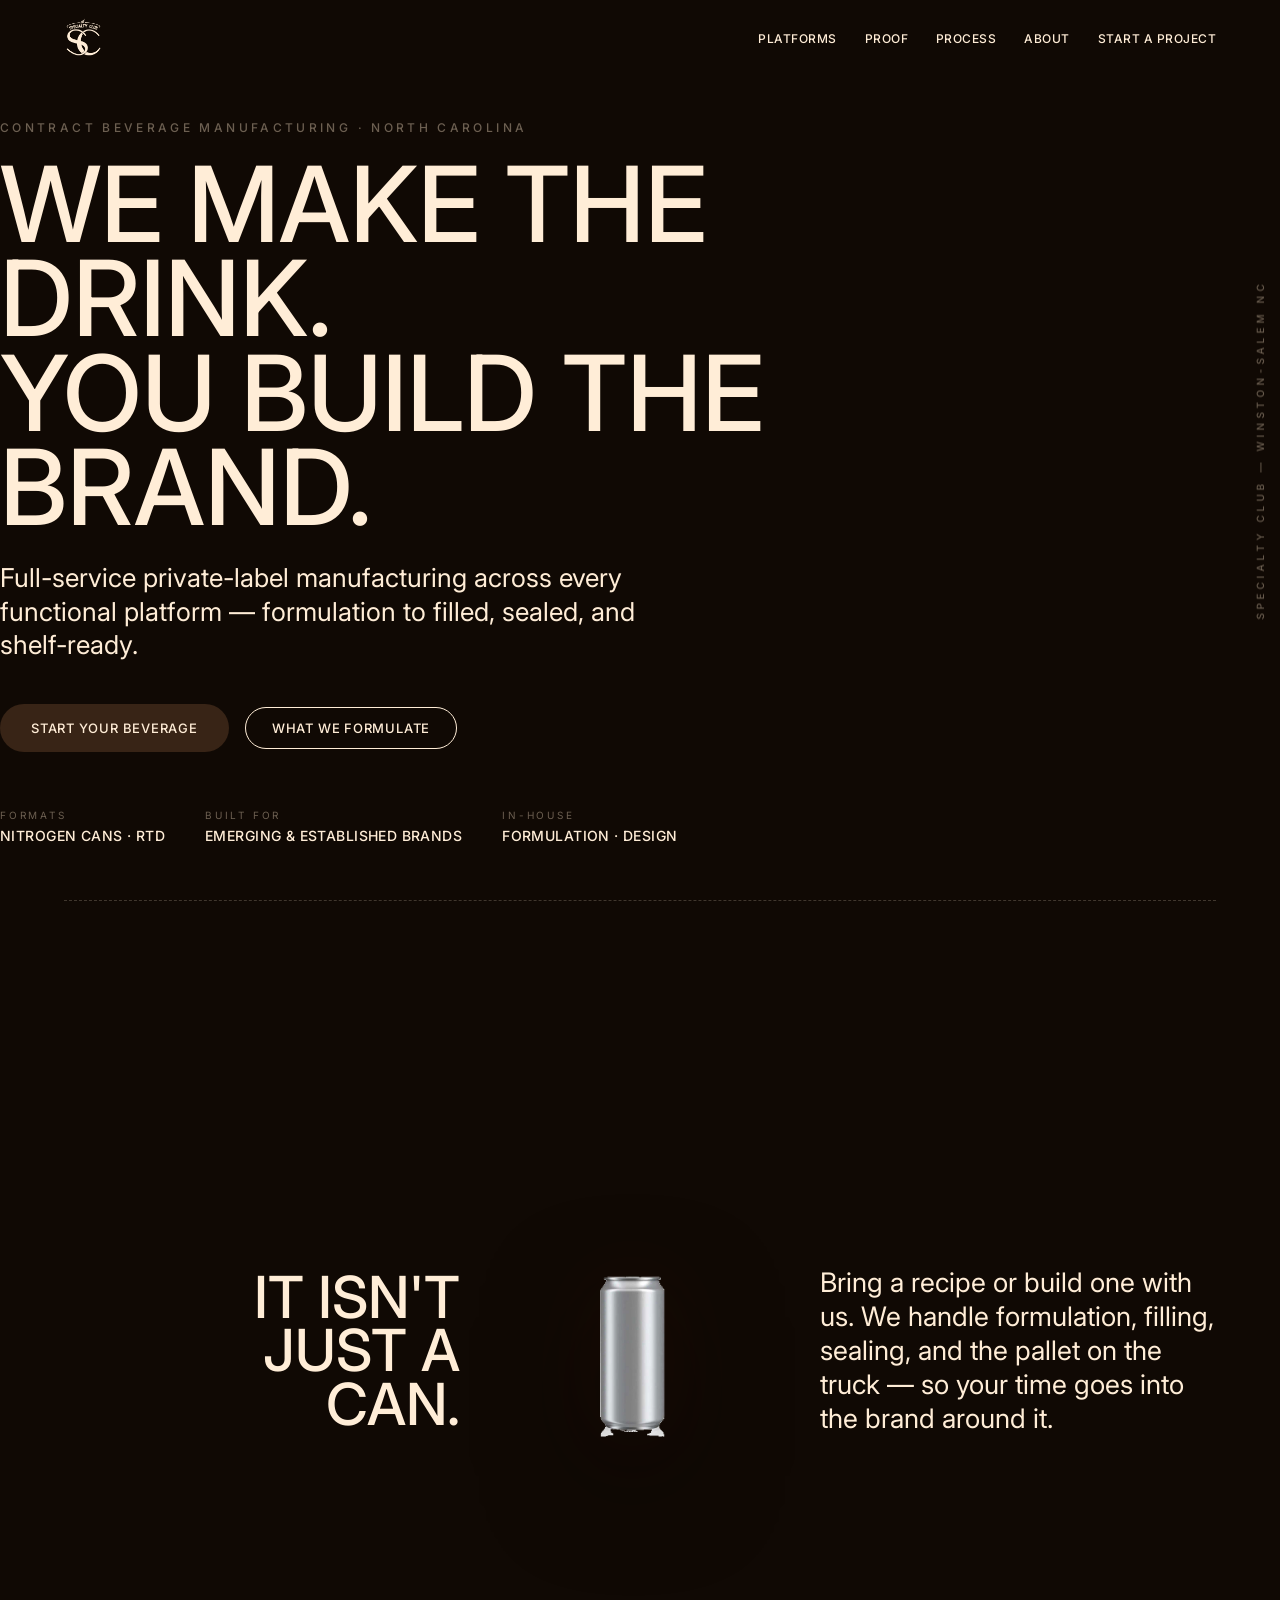
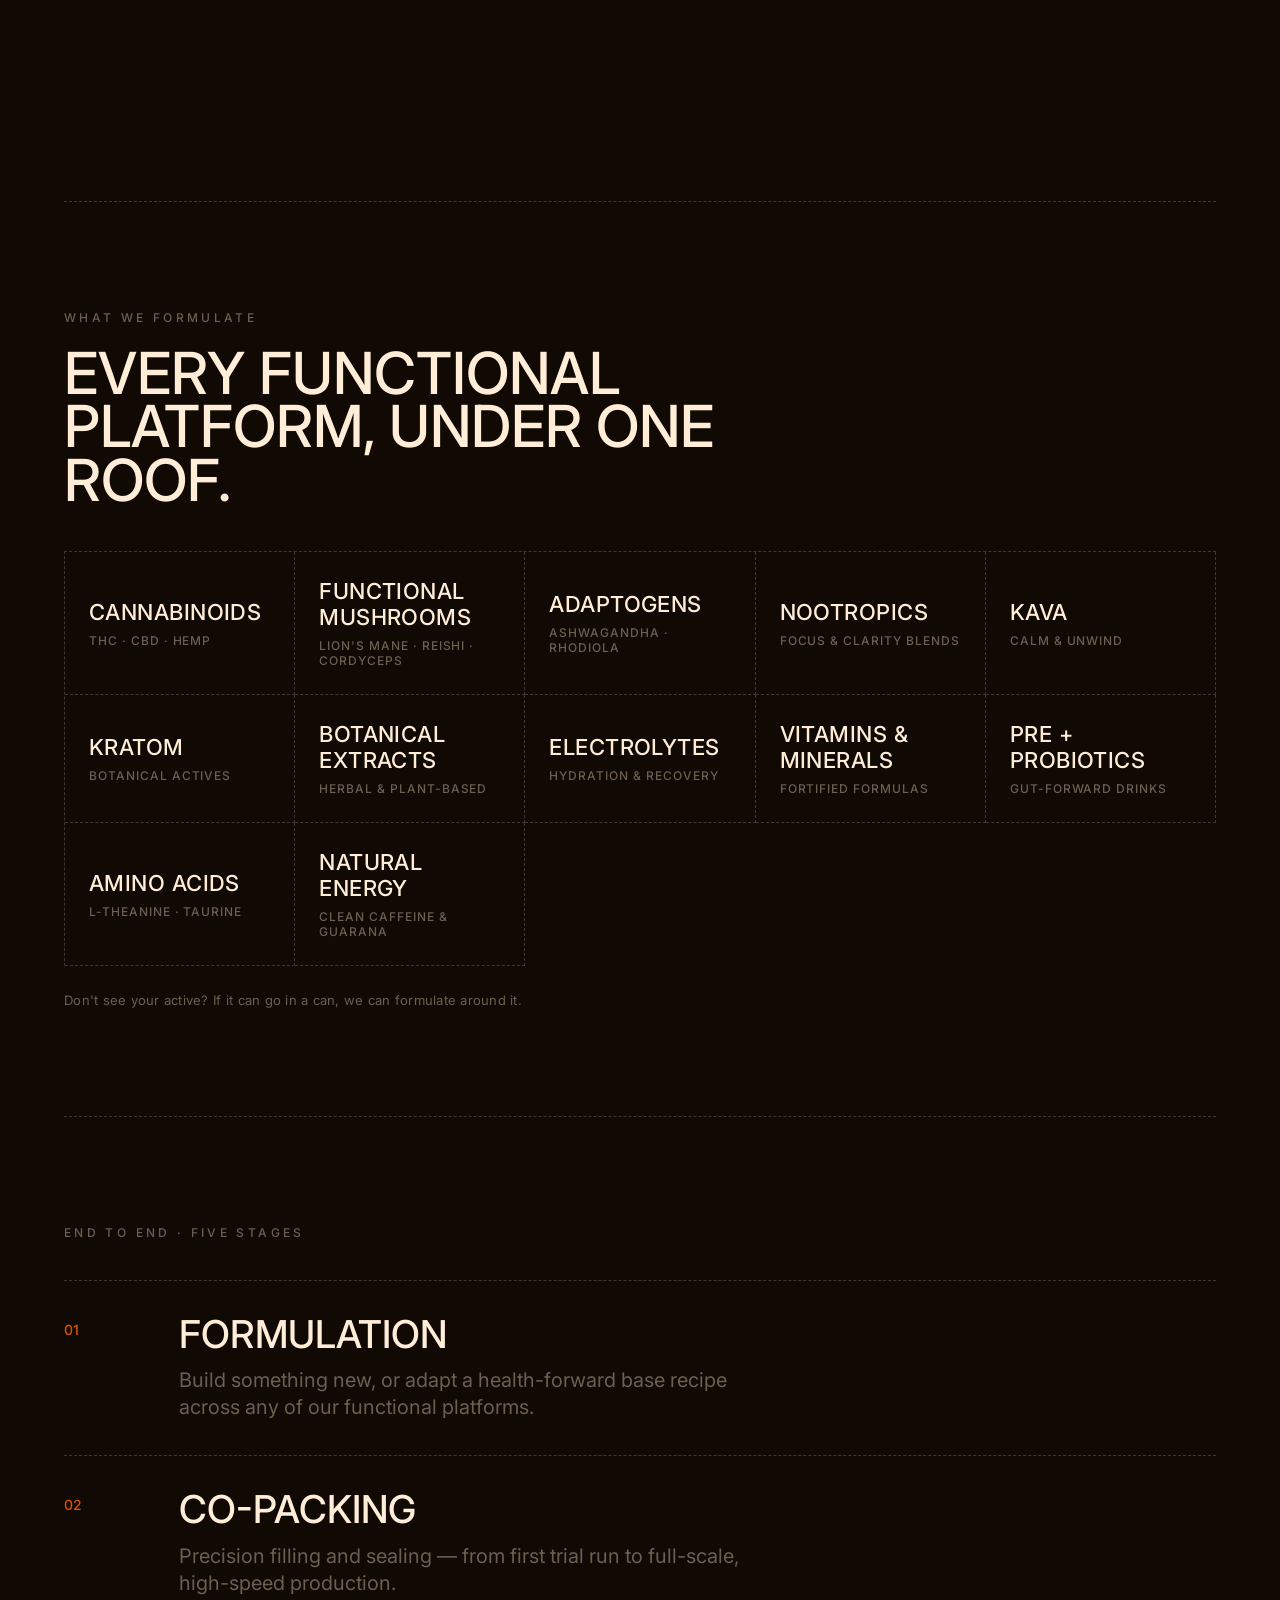
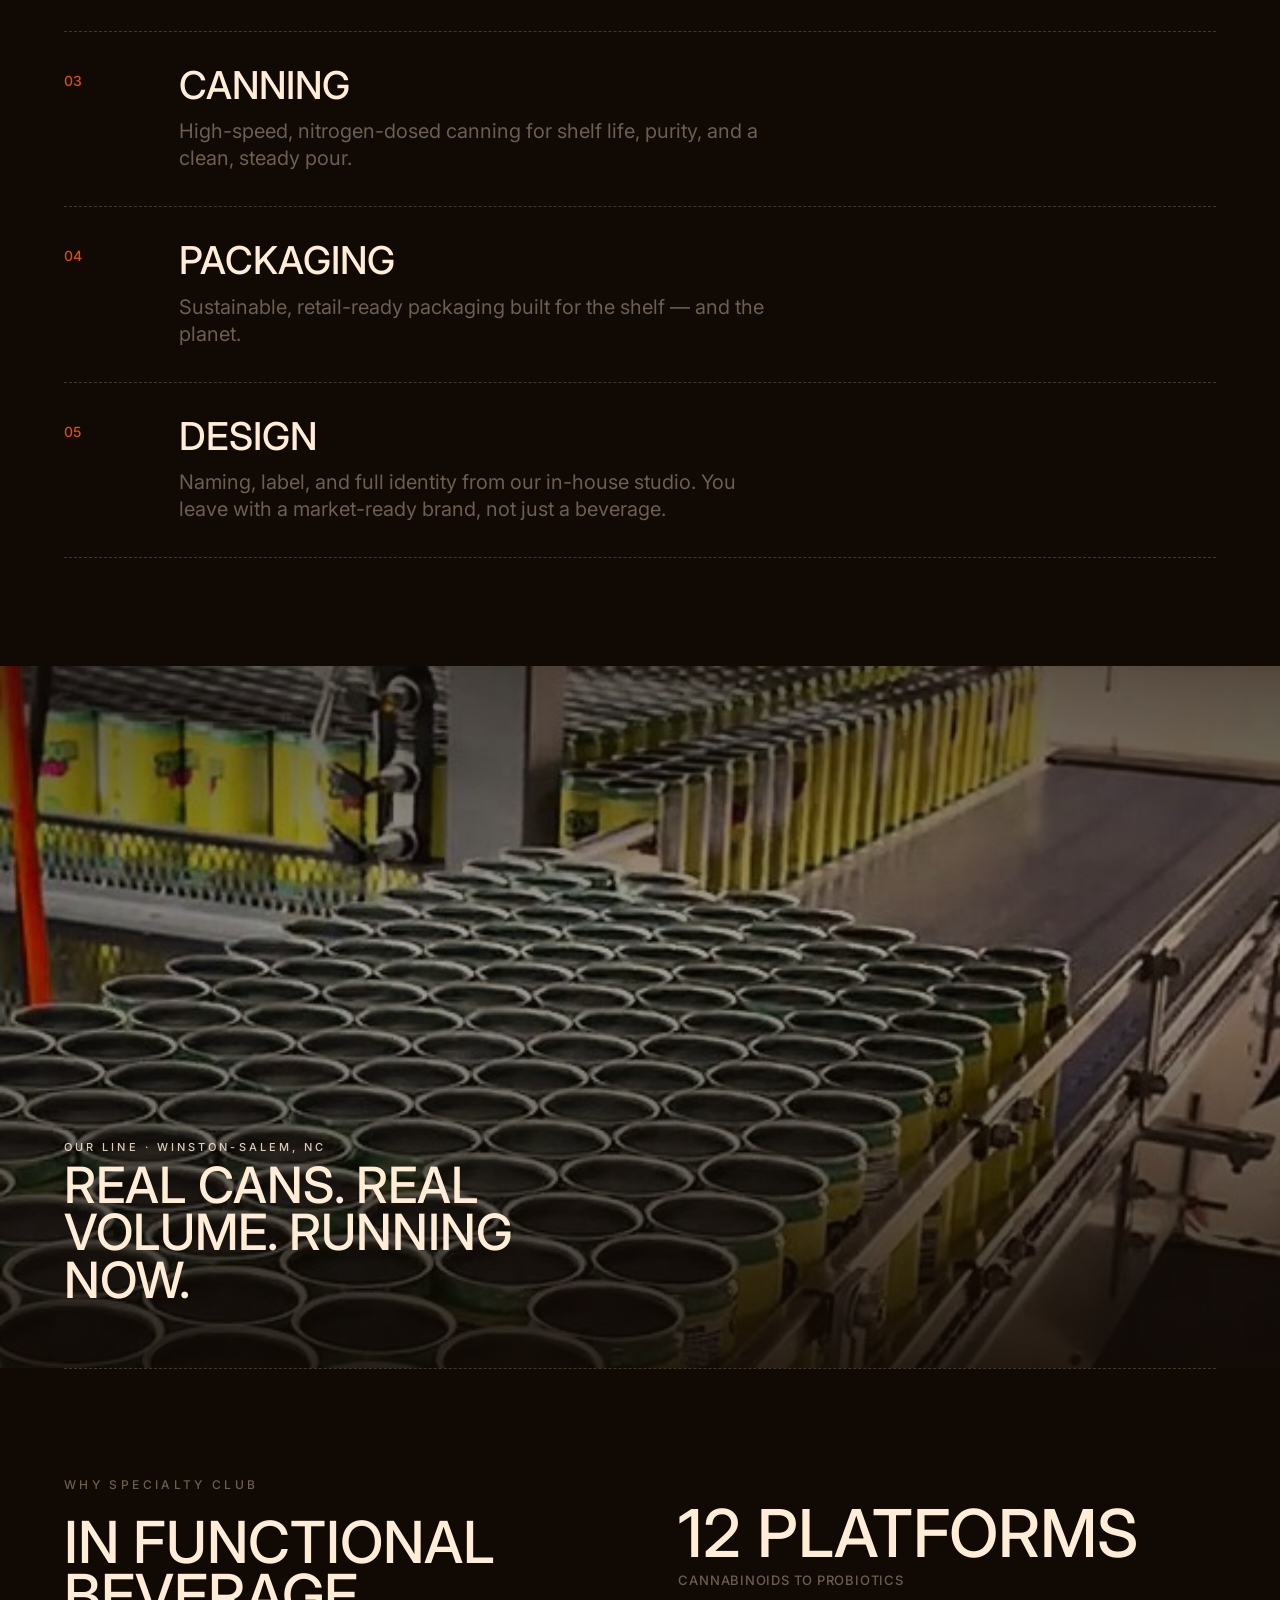
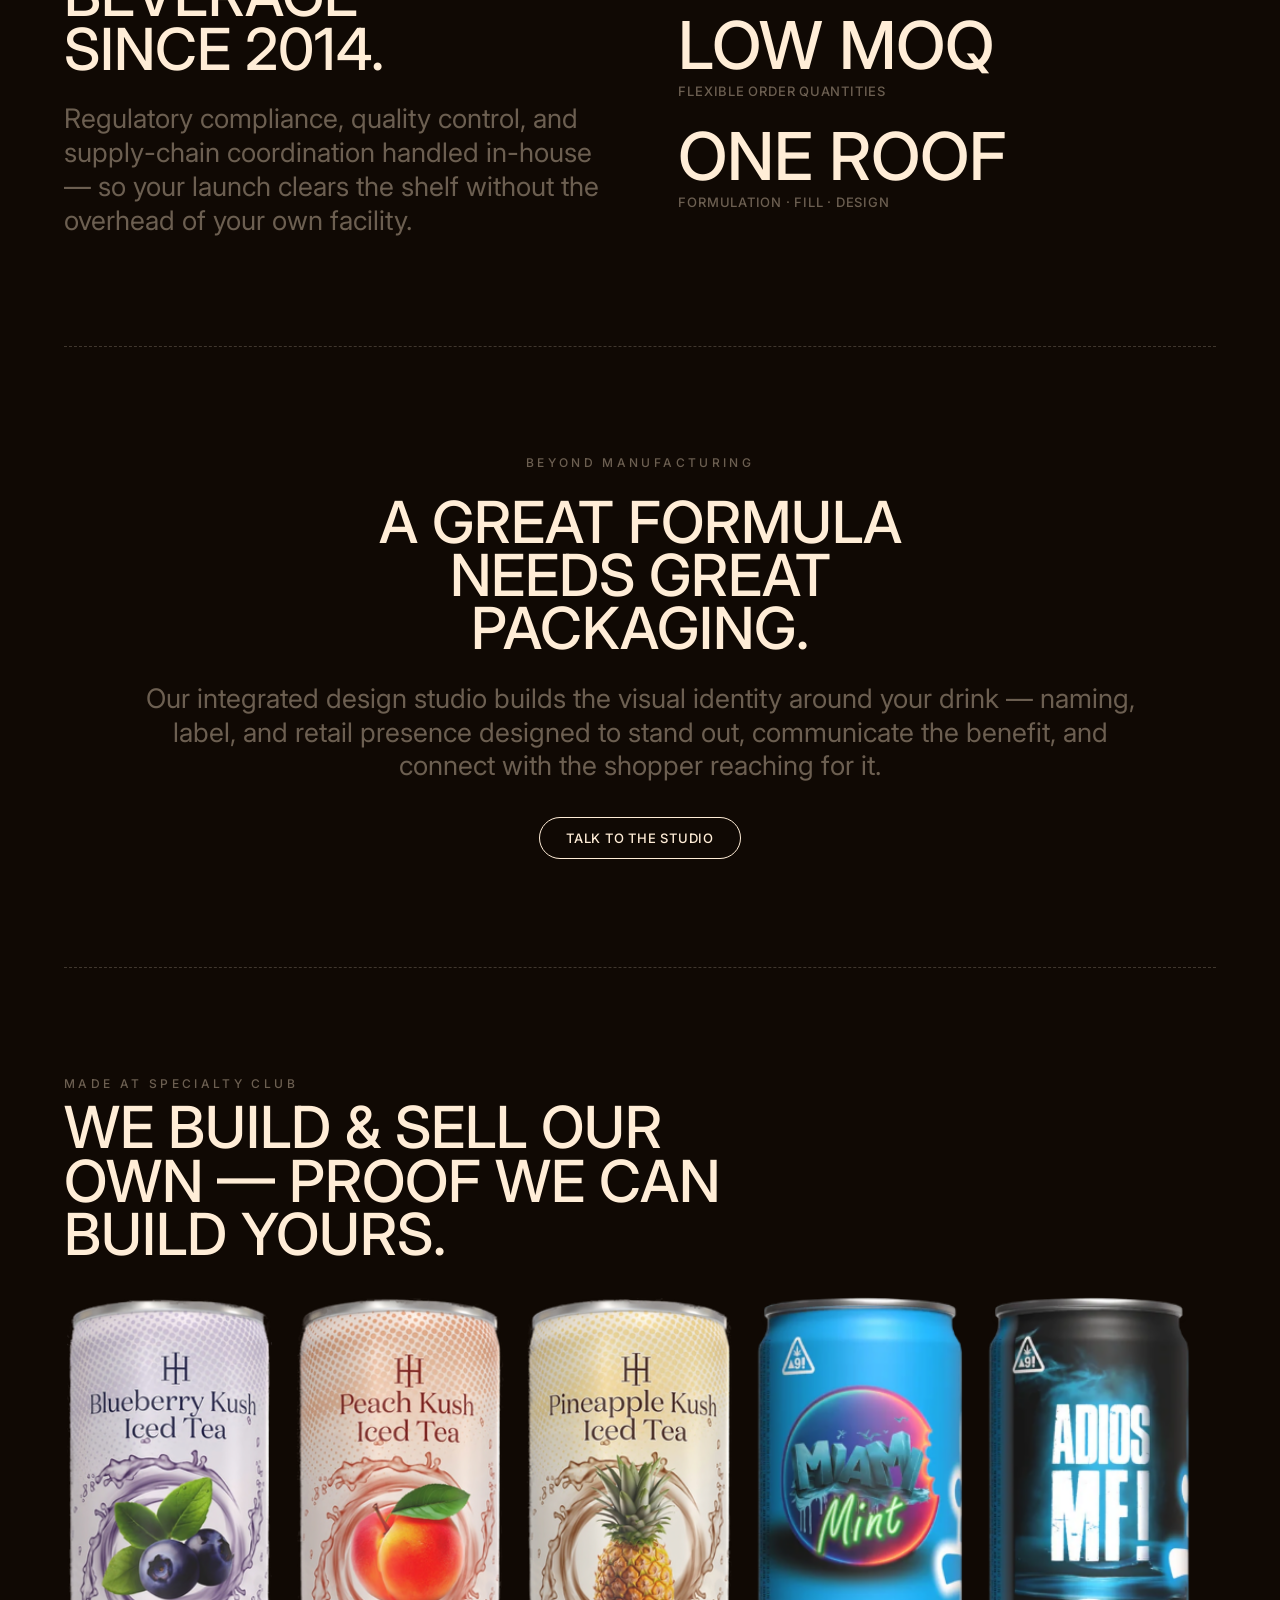
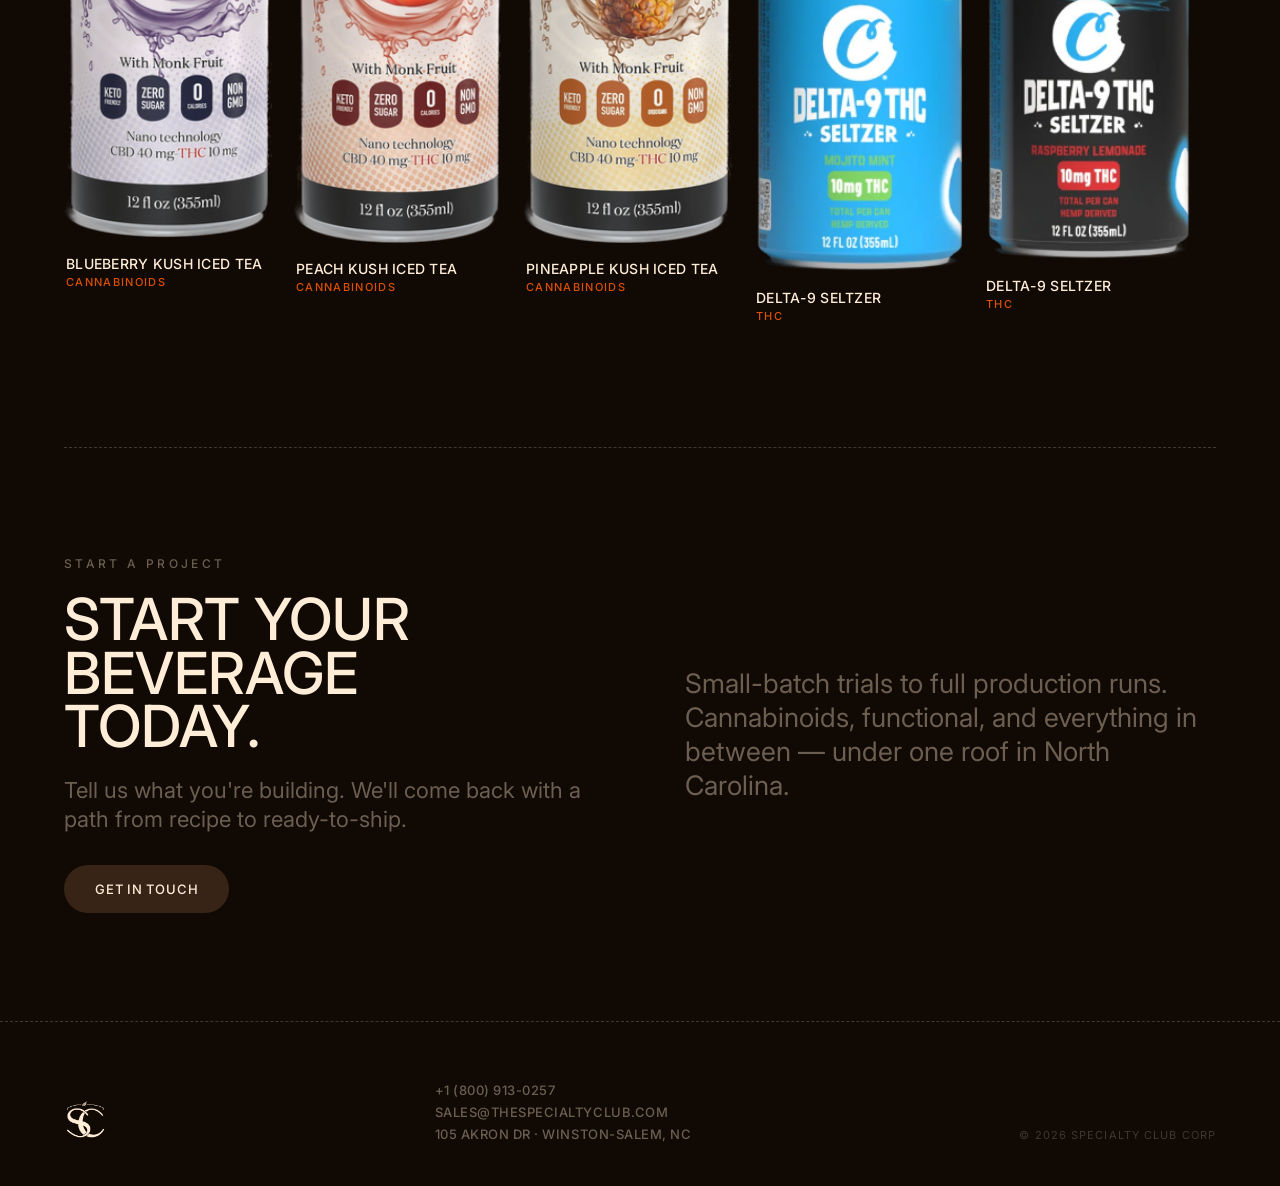
==== 1 specialtyclub-site/index.html @ 220df22c "Add files via upload" ====
<!DOCTYPE html>
<html lang="en"><head><meta charset="UTF-8"><meta name="viewport" content="width=device-width, initial-scale=1">
<title>Specialty Club — Contract Beverage Manufacturing</title><link rel="preconnect" href="https://fonts.googleapis.com"><link rel="preconnect" href="https://fonts.gstatic.com" crossorigin><link href="https://fonts.googleapis.com/css2?family=Inter:wght@400;500;600&display=swap" rel="stylesheet">
<meta name="description" content="Contract beverage manufacturer in Winston-Salem, NC. Formulation, co-packing, nitrogen canning, packaging, and design for functional, cannabinoid, and RTD beverages — under one roof since 2014."><link rel="canonical" href="https://specialtyclub.com/"><meta name="theme-color" content="#100904"><link rel="icon" type="image/png" sizes="32x32" href="favicon-32.png"><link rel="icon" type="image/png" sizes="512x512" href="favicon-512.png"><link rel="apple-touch-icon" href="apple-touch-icon.png"><meta property="og:type" content="website"><meta property="og:site_name" content="Specialty Club"><meta property="og:title" content="Specialty Club — Contract Beverage Manufacturing"><meta property="og:description" content="Contract beverage manufacturer in Winston-Salem, NC. Formulation, co-packing, nitrogen canning, packaging, and design for functional, cannabinoid, and RTD beverages — under one roof since 2014."><meta property="og:url" content="https://specialtyclub.com/"><meta property="og:image" content="https://specialtyclub.com/og-card.jpg"><meta property="og:image:width" content="1200"><meta property="og:image:height" content="630"><meta name="twitter:card" content="summary_large_image"><link rel="stylesheet" href="styles.css"></head><body>

<nav>
  <a class="brand" href="index.html"><img src="logo-cream.png" alt="Specialty Club" style="height:42px"></a>
  <ul>
    <li><a href="index.html#platforms">Platforms</a></li>
    <li><a href="index.html#proof">Proof</a></li>
    <li><a href="index.html#process">Process</a></li>
    <li><a href="about.html">About</a></li>
    <li><a href="contact.html">Start a project</a></li>
  </ul>
</nav>
<div class="serial">Specialty Club — Winston-Salem NC</div>

<header class="hero" id="top">
  <p class="eyebrow fx">Contract Beverage Manufacturing · North Carolina</p>
  <h1 class="display fx">We make the drink.<br>You build the brand.</h1>
  <p class="sub fx">Full-service private-label manufacturing across every functional platform — formulation to filled, sealed, and shelf-ready.</p>
  <div class="hero-actions fx">
    <a class="btn-fill" href="contact.html">Start your beverage</a>
    <a class="btn-ghost" href="#platforms">What we formulate</a>
  </div>
  <div class="hero-meta fx">
    <div><span class="k">Formats</span><span class="v">Nitrogen&nbsp;Cans · RTD</span></div>
    <div><span class="k">Built for</span><span class="v">Emerging &amp; established brands</span></div>
    <div><span class="k">In-house</span><span class="v">Formulation · Design</span></div>
  </div>
</header>

<hr class="divider">

<section class="reveal" id="work">
  <div class="r-left fx"><h2 class="heading">It isn't just a can.</h2></div>
  <div class="can-wrap fx"><img src="can-blank.png" alt="Blank aluminum can — your brand here"></div>
  <div class="r-right fx"><p class="body">Bring a recipe or build one with us. We handle formulation, filling, sealing, and the pallet on the truck — so your time goes into the brand around it.</p></div>
</section>

<hr class="divider">

<section class="platforms" id="platforms">
  <p class="eyebrow fx">What we formulate</p>
  <h2 class="heading fx">Every functional platform, under one roof.</h2>
  <div class="tag-grid fx">
    <div class="tag"><span class="t">Cannabinoids</span><span class="s">THC · CBD · Hemp</span></div>
    <div class="tag"><span class="t">Functional Mushrooms</span><span class="s">Lion's Mane · Reishi · Cordyceps</span></div>
    <div class="tag"><span class="t">Adaptogens</span><span class="s">Ashwagandha · Rhodiola</span></div>
    <div class="tag"><span class="t">Nootropics</span><span class="s">Focus &amp; clarity blends</span></div>
    <div class="tag"><span class="t">Kava</span><span class="s">Calm &amp; unwind</span></div>
    <div class="tag"><span class="t">Kratom</span><span class="s">Botanical actives</span></div>
    <div class="tag"><span class="t">Botanical Extracts</span><span class="s">Herbal &amp; plant-based</span></div>
    <div class="tag"><span class="t">Electrolytes</span><span class="s">Hydration &amp; recovery</span></div>
    <div class="tag"><span class="t">Vitamins &amp; Minerals</span><span class="s">Fortified formulas</span></div>
    <div class="tag"><span class="t">Pre + Probiotics</span><span class="s">Gut-forward drinks</span></div>
    <div class="tag"><span class="t">Amino Acids</span><span class="s">L-Theanine · Taurine</span></div>
    <div class="tag"><span class="t">Natural Energy</span><span class="s">Clean caffeine &amp; guarana</span></div>
  </div>
  <p class="note fx">Don't see your active? If it can go in a can, we can formulate around it.</p>
</section>

<hr class="divider">

<section class="process" id="process">
  <p class="eyebrow fx">End to end · Five stages</p>
  <div class="steps">
    <div class="step fx"><div class="num">01</div><div class="st-head"><h3>Formulation</h3><p>Build something new, or adapt a health-forward base recipe across any of our functional platforms.</p></div></div>
    <div class="step fx"><div class="num">02</div><div class="st-head"><h3>Co-packing</h3><p>Precision filling and sealing &mdash; from first trial run to full-scale, high-speed production.</p></div></div>
    <div class="step fx"><div class="num">03</div><div class="st-head"><h3>Canning</h3><p>High-speed, nitrogen-dosed canning for shelf life, purity, and a clean, steady pour.</p></div></div>
    <div class="step fx"><div class="num">04</div><div class="st-head"><h3>Packaging</h3><p>Sustainable, retail-ready packaging built for the shelf — and the planet.</p></div></div>
    <div class="step fx"><div class="num">05</div><div class="st-head"><h3>Design</h3><p>Naming, label, and full identity from our in-house studio. You leave with a market-ready brand, not just a beverage.</p></div></div>
  </div>
</section>

<div class="facility-band" style="background-image:linear-gradient(rgba(16,9,4,.25),rgba(16,9,4,.25)),url('facility-line.jpg')">
  <div class="scrim"></div>
  <div class="fb-cap"><span class="k">Our line · Winston-Salem, NC</span><h2>Real cans. Real volume. Running now.</h2></div>
</div>

<hr class="divider">

<section class="why" id="why">
  <div class="fx">
    <p class="eyebrow" style="margin-bottom:24px">Why Specialty Club</p>
    <h2 class="heading">In functional<br>beverage<br>since 2014.</h2>
    <p class="body muted" style="margin-top:26px">Regulatory compliance, quality control, and supply-chain coordination handled in-house — so your launch clears the shelf without the overhead of your own facility.</p>
  </div>
  <div class="stats fx">
    <div class="stat"><div class="n">12 platforms</div><div class="d">Cannabinoids to probiotics</div></div>
    <div class="stat"><div class="n">Low MOQ</div><div class="d">Flexible order quantities</div></div>
    <div class="stat"><div class="n">One roof</div><div class="d">Formulation · Fill · Design</div></div>
  </div>
</section>

<hr class="divider">

<section class="design-sell">
  <p class="eyebrow fx">Beyond manufacturing</p>
  <h2 class="heading fx">A great formula needs great packaging.</h2>
  <p class="body fx">Our integrated design studio builds the visual identity around your drink — naming, label, and retail presence designed to stand out, communicate the benefit, and connect with the shopper reaching for it.</p>
  <a class="btn-ghost fx" href="contact.html" style="margin-top:8px">Talk to the studio</a>
</section>

<hr class="divider">

<section class="showcase" id="proof">
  <p class="eyebrow fx">Made at Specialty Club</p>
  <h2 class="heading fx">We build &amp; sell our own — proof we can build yours.</h2>
  <div class="pstrip fx">
    <figure class="pcard"><img src="blueberry_kush.png" alt="Blueberry Kush Iced Tea"><figcaption><span class="pc-name">Blueberry Kush Iced Tea</span><span class="pc-tag">Cannabinoids</span></figcaption></figure>
    <figure class="pcard"><img src="peach_kush.png" alt="Peach Kush Iced Tea"><figcaption><span class="pc-name">Peach Kush Iced Tea</span><span class="pc-tag">Cannabinoids</span></figcaption></figure>
    <figure class="pcard"><img src="pineapple_kush.png" alt="Pineapple Kush Iced Tea"><figcaption><span class="pc-name">Pineapple Kush Iced Tea</span><span class="pc-tag">Cannabinoids</span></figcaption></figure>
    <figure class="pcard"><img src="miami_mint.png" alt="Delta-9 Seltzer"><figcaption><span class="pc-name">Delta-9 Seltzer</span><span class="pc-tag">THC</span></figcaption></figure>
    <figure class="pcard"><img src="adios_mf.png" alt="Delta-9 Seltzer"><figcaption><span class="pc-name">Delta-9 Seltzer</span><span class="pc-tag">THC</span></figcaption></figure>
    <figure class="pcard"><img src="melo.png" alt="THC Seltzer"><figcaption><span class="pc-name">THC Seltzer</span><span class="pc-tag">THC</span></figcaption></figure>
    <figure class="pcard"><img src="probiotic_raspberry.png" alt="Earth Bevs Probiotic Water — Raspberry"><figcaption><span class="pc-name">Probiotic Water · Raspberry</span><span class="pc-tag">Pre+Probiotic</span></figcaption></figure>
    <figure class="pcard"><img src="probiotic_pineapple.png" alt="Earth Bevs Probiotic Water — Pineapple"><figcaption><span class="pc-name">Probiotic Water · Pineapple</span><span class="pc-tag">Pre+Probiotic</span></figcaption></figure>
  </div>
</section>

<hr class="divider">

<section class="contact" id="contact">
  <div class="fx">
    <p class="eyebrow" style="margin-bottom:22px">Start a project</p>
    <h2 class="heading">Start your beverage today.</h2>
    <p class="lead">Tell us what you're building. We'll come back with a path from recipe to ready-to-ship.</p>
    <a class="btn-fill" href="contact.html" style="margin-top:30px">Get in touch</a>
  </div>
  <div class="fx" style="align-self:center">
    <p class="body muted">Small-batch trials to full production runs. Cannabinoids, functional, and everything in between — under one roof in North Carolina.</p>
  </div>
</section>

<footer>
  <div class="f-brand"><img src="logo-mono.png" alt="Specialty Club" style="height:46px"></div>
  <div class="f-contact">
    <a href="tel:+18009130257">+1 (800) 913-0257</a>
    <a href="mailto:sales@thespecialtyclub.com">sales@thespecialtyclub.com</a>
    <span>105 Akron Dr · Winston-Salem, NC</span>
  </div>
  <div class="f-legal">© 2026 Specialty Club Corp</div>
</footer>
<script>
const io=new IntersectionObserver((e)=>{e.forEach(x=>{if(x.isIntersecting){x.target.classList.add('in');io.unobserve(x.target);}});},{threshold:0.12});
document.querySelectorAll('.fx').forEach(el=>io.observe(el));
</script>
</body></html>
---- 1 specialtyclub-site/styles.css ----
:root{
    --cream:#ffedd7; --walnut:#100904; --bark:#382416; --cork:#40372e;
    --driftwood:#6c5f51; --ember:#dc5000;
    --font:'Inter',ui-sans-serif,system-ui,-apple-system,"Segoe UI",Roboto,sans-serif;
    --gutter:clamp(20px,5vw,68px);
  }
  *{margin:0;padding:0;box-sizing:border-box}
  html{scroll-behavior:smooth}
  body{background:var(--walnut);color:var(--cream);font-family:var(--font);font-weight:400;-webkit-font-smoothing:antialiased;overflow-x:hidden}
  ::selection{background:var(--ember);color:var(--walnut)}
  a{color:inherit;text-decoration:none}

  .eyebrow{text-transform:uppercase;font-weight:500;font-size:12px;letter-spacing:.28em;color:var(--driftwood)}
  .display{text-transform:uppercase;font-weight:500;line-height:.9;font-size:clamp(40px,8.2vw,108px)}
  .heading{text-transform:uppercase;font-weight:500;line-height:.92;font-size:clamp(30px,4.6vw,58px)}
  .body{font-weight:400;font-size:clamp(19px,2.1vw,29px);line-height:1.26;color:var(--cream);max-width:46ch}
  .muted{color:var(--driftwood)}

  nav{position:fixed;top:0;left:0;right:0;z-index:50;display:flex;align-items:center;justify-content:space-between;padding:16px var(--gutter)}
  nav .brand{display:flex;align-items:center;gap:12px}
  nav .brand img{height:42px;width:auto;display:block}
  nav ul{display:flex;gap:28px;list-style:none}
  nav ul a{font-size:12px;text-transform:uppercase;font-weight:500;letter-spacing:.04em;padding-bottom:3px;border-bottom:1px dashed transparent;transition:border-color .2s}
  nav ul a:hover,nav ul a:focus-visible{border-bottom-color:var(--cream)}
  @media(max-width:760px){nav ul{display:none}}

  .serial{position:fixed;right:14px;top:50%;z-index:40;transform:translateY(-50%) rotate(180deg);writing-mode:vertical-rl;font-size:10px;letter-spacing:.4em;text-transform:uppercase;color:var(--driftwood);font-weight:500}
  @media(max-width:760px){.serial{display:none}}

  section{padding:clamp(80px,12vh,140px) var(--gutter);position:relative}
  .divider{border:0;border-top:1px dashed var(--cork);margin:0 var(--gutter)}

  .hero{min-height:100vh;min-height:100svh;display:flex;flex-direction:column;justify-content:center;padding-top:120px;padding-bottom:56px}
  .hero .mark{height:clamp(72px,10vw,104px);width:auto;margin-bottom:30px}
  .hero .eyebrow{margin-bottom:22px}
  .hero .display{max-width:15ch}
  .hero .sub{margin-top:26px;font-size:clamp(18px,2.3vw,26px);font-weight:400;color:var(--cream);max-width:40ch;line-height:1.3}
  .hero-actions{margin-top:42px;display:flex;gap:16px;flex-wrap:wrap;align-items:center}
  .hero-meta{margin-top:auto;padding-top:46px;display:flex;gap:40px;flex-wrap:wrap}
  .hero-meta div{display:flex;flex-direction:column;gap:6px}
  .hero-meta .k{font-size:10px;letter-spacing:.28em;text-transform:uppercase;color:var(--driftwood)}
  .hero-meta .v{font-size:14px;text-transform:uppercase;font-weight:500;letter-spacing:.03em}

  .btn-fill{display:inline-block;background:var(--bark);color:var(--cream);border-radius:36px;padding:15px 30px;text-transform:uppercase;font-weight:500;font-size:13px;letter-spacing:.06em;border:1px solid transparent;transition:transform .2s,background .2s}
  .btn-fill:hover,.btn-fill:focus-visible{background:#4a3020;transform:translateY(-1px)}
  .btn-ghost{display:inline-block;background:transparent;color:var(--cream);border:1px solid var(--cream);border-radius:22.5px;padding:12px 26px;text-transform:uppercase;font-weight:500;font-size:13px;letter-spacing:.06em;transition:background .2s,color .2s}
  .btn-ghost:hover,.btn-ghost:focus-visible{background:var(--cream);color:var(--walnut)}

  .reveal{min-height:100vh;min-height:100svh;display:grid;grid-template-columns:1fr auto 1fr;align-items:center;gap:clamp(24px,4vw,68px)}
  .reveal .r-left{text-align:right}
  .reveal .r-left .heading{max-width:9ch;margin-left:auto}
  @media(max-width:900px){.reveal{grid-template-columns:1fr;text-align:left;gap:40px;justify-items:start}.reveal .r-left{text-align:left}.reveal .r-left .heading{margin-left:0}.reveal .can-wrap{order:-1}}

  .can-wrap{display:flex;justify-content:center;align-items:center;padding:20px}
  .can-wrap img{width:clamp(150px,17vw,240px);height:auto;filter:drop-shadow(0 40px 55px rgba(0,0,0,.55)) drop-shadow(0 0 40px rgba(220,80,0,.06));animation:float 7s ease-in-out infinite}
  @keyframes float{0%,100%{transform:translateY(-9px)}50%{transform:translateY(9px)}}

  .platforms .eyebrow{margin-bottom:22px}
  .platforms h2{margin-bottom:44px;max-width:20ch}
  .tag-grid{display:grid;grid-template-columns:repeat(auto-fill,minmax(230px,1fr));border-top:1px dashed var(--cork);border-left:1px dashed var(--cork)}
  .tag{border-right:1px dashed var(--cork);border-bottom:1px dashed var(--cork);padding:26px 24px;display:flex;flex-direction:column;gap:8px;min-height:112px;justify-content:center;transition:background .25s}
  .tag:hover{background:#180d06}
  .tag .t{font-size:clamp(17px,1.9vw,22px);text-transform:uppercase;font-weight:500;letter-spacing:.02em}
  .tag .s{font-size:12px;text-transform:uppercase;letter-spacing:.08em;color:var(--driftwood);font-weight:500}
  .platforms .note{margin-top:26px;font-size:13px;color:var(--driftwood);letter-spacing:.02em}

  .process .eyebrow{margin-bottom:40px}
  .steps{display:flex;flex-direction:column}
  .step{display:grid;grid-template-columns:64px 1fr;gap:clamp(20px,4vw,60px);padding:34px 0;border-top:1px dashed var(--cork);align-items:start}
  .step:last-child{border-bottom:1px dashed var(--cork)}
  .step .num{font-size:14px;font-weight:500;color:var(--ember);padding-top:6px}
  .step .st-head{display:flex;flex-direction:column;gap:14px;max-width:60ch}
  .step h3{font-size:clamp(24px,3vw,40px);text-transform:uppercase;font-weight:500;line-height:1}
  .step p{font-size:clamp(16px,1.6vw,20px);color:var(--driftwood);font-weight:400;line-height:1.35;max-width:54ch}
  @media(max-width:600px){.step{grid-template-columns:1fr;gap:14px}}

  .why{display:grid;grid-template-columns:1fr 1fr;gap:clamp(30px,6vw,90px);align-items:center}
  .why .stats{display:flex;flex-direction:column;gap:28px}
  .stat .n{font-size:clamp(38px,5.5vw,66px);text-transform:uppercase;font-weight:500;line-height:.9}
  .stat .d{font-size:13px;text-transform:uppercase;letter-spacing:.06em;color:var(--driftwood);font-weight:500;margin-top:8px}
  @media(max-width:800px){.why{grid-template-columns:1fr;gap:40px}}

  .design-sell{text-align:center;display:flex;flex-direction:column;align-items:center;gap:26px}
  .design-sell .heading{max-width:18ch}
  .design-sell .body{text-align:center;color:var(--driftwood);max-width:60ch}

  .clients .eyebrow{text-align:center;display:block;margin-bottom:40px}
  .logo-row{display:flex;flex-wrap:wrap;justify-content:center;gap:clamp(24px,5vw,72px);align-items:center;opacity:.75}
  .logo-row span{text-transform:uppercase;font-weight:600;letter-spacing:.1em;font-size:clamp(15px,2vw,22px);color:var(--driftwood)}

  .contact{display:grid;grid-template-columns:1fr 1fr;gap:clamp(36px,7vw,110px);align-items:start}
  .contact .heading{max-width:12ch}
  .contact .lead{margin-top:22px;color:var(--driftwood);font-size:clamp(17px,1.8vw,22px);max-width:40ch;line-height:1.35}
  .form{display:flex;flex-direction:column;gap:26px;padding-top:6px}
  .field{display:flex;flex-direction:column;gap:8px}
  .field label{font-size:11px;text-transform:uppercase;letter-spacing:.18em;color:var(--driftwood);font-weight:500}
  .field input,.field textarea{background:transparent;border:0;border-bottom:1px solid var(--driftwood);color:var(--cream);font-family:var(--font);font-size:17px;padding:8px 2px;border-radius:0;transition:border-color .2s}
  .field textarea{resize:vertical;min-height:70px}
  .field input:focus,.field textarea:focus{outline:none;border-bottom-color:var(--cream)}
  .form .btn-fill{align-self:flex-start;margin-top:6px}
  @media(max-width:800px){.contact{grid-template-columns:1fr;gap:40px}}

  footer{padding:60px var(--gutter) 44px;border-top:1px dashed var(--cork);display:flex;flex-wrap:wrap;gap:30px;justify-content:space-between;align-items:flex-end}
  footer .f-brand{display:flex;align-items:center;gap:12px}
  footer .f-brand img{height:46px;width:auto}
  footer .f-contact{display:flex;flex-direction:column;gap:6px}
  footer .f-contact a,footer .f-contact span{font-size:13px;text-transform:uppercase;letter-spacing:.04em;font-weight:500;color:var(--driftwood)}
  footer .f-contact a:hover{color:var(--cream)}
  footer .f-legal{font-size:11px;letter-spacing:.1em;text-transform:uppercase;color:var(--cork)}

  .fx{opacity:0;transform:translateY(24px);transition:opacity .9s ease,transform .9s ease}
  .fx.in{opacity:1;transform:none}
  @media(prefers-reduced-motion:reduce){*{animation:none!important}html{scroll-behavior:auto}.fx{opacity:1;transform:none;transition:none}}

  /* facility full-bleed band */
  .facility-band{position:relative;min-height:78vh;background:#0b0503 center/cover no-repeat;display:flex;align-items:flex-end;padding:0}
  .facility-band .scrim{position:absolute;inset:0;background:linear-gradient(180deg,rgba(16,9,4,.55),rgba(16,9,4,.15) 40%,rgba(16,9,4,.85))}
  .facility-band .fb-cap{position:relative;padding:var(--gutter);display:flex;flex-direction:column;gap:8px}
  .facility-band .fb-cap .k{font-size:11px;letter-spacing:.28em;text-transform:uppercase;color:var(--cream);font-weight:500;opacity:.85}
  .facility-band .fb-cap h2{font-size:clamp(26px,4vw,50px);text-transform:uppercase;font-weight:500;line-height:.95;max-width:16ch}

  /* product showcase strip */
  .showcase .eyebrow{margin-bottom:10px}
  .showcase h2{margin-bottom:36px;max-width:20ch}
  .pstrip{display:flex;gap:20px;overflow-x:auto;padding-bottom:16px;scroll-snap-type:x mandatory;-webkit-overflow-scrolling:touch}
  .pstrip::-webkit-scrollbar{height:6px}
  .pstrip::-webkit-scrollbar-thumb{background:var(--cork);border-radius:9999px}
  .pcard{flex:0 0 auto;width:210px;scroll-snap-align:start;display:flex;flex-direction:column;gap:14px}
  .pcard img{width:100%;height:auto;border-radius:12px;display:block}
  .pcard figcaption{display:flex;flex-direction:column;gap:3px;padding:0 2px}
  .pcard .pc-name{font-size:14px;text-transform:uppercase;font-weight:500;letter-spacing:.02em}
  .pcard .pc-tag{font-size:11px;text-transform:uppercase;letter-spacing:.12em;color:var(--ember);font-weight:500}


  /* ---- contact page ---- */
  .page-hero{padding-top:150px;padding-bottom:40px}
  .page-hero .display{max-width:16ch}
  .contact-grid{display:grid;grid-template-columns:1.1fr .9fr;gap:clamp(40px,7vw,110px);align-items:start;padding-top:10px}
  @media(max-width:860px){.contact-grid{grid-template-columns:1fr;gap:44px}}
  .field select{background:transparent;border:0;border-bottom:1px solid var(--driftwood);color:var(--cream);font-family:var(--font);font-size:17px;padding:8px 2px;border-radius:0}
  .field select option{background:var(--walnut);color:var(--cream)}
  .direct{display:flex;flex-direction:column;gap:34px}
  .direct .blk{display:flex;flex-direction:column;gap:10px}
  .direct .blk .h{font-size:11px;letter-spacing:.22em;text-transform:uppercase;color:var(--driftwood);font-weight:500}
  .direct .blk a,.direct .blk p{font-size:clamp(17px,1.7vw,20px);color:var(--cream);font-weight:500;letter-spacing:.01em}
  .direct .blk a:hover{color:var(--ember)}
  .nextsteps{display:flex;flex-direction:column;gap:0}
  .nextstep{display:grid;grid-template-columns:40px 1fr;gap:18px;padding:18px 0;border-top:1px dashed var(--cork)}
  .nextstep:last-child{border-bottom:1px dashed var(--cork)}
  .nextstep .n{color:var(--ember);font-weight:500;font-size:13px;padding-top:3px}
  .nextstep p{color:var(--driftwood);font-size:16px;line-height:1.35}
  .signpost{display:flex;flex-wrap:wrap;gap:20px;align-items:center;justify-content:space-between;background:#180d06;border-radius:12px;padding:clamp(24px,4vw,40px);margin:0 var(--gutter) clamp(60px,10vh,120px)}
  .signpost .sp-txt{display:flex;flex-direction:column;gap:6px}
  .signpost .sp-txt .k{font-size:11px;letter-spacing:.24em;text-transform:uppercase;color:var(--driftwood);font-weight:500}
  .signpost .sp-txt .t{font-size:clamp(20px,2.6vw,30px);text-transform:uppercase;font-weight:500;line-height:1}
  .form-note{font-size:12px;color:var(--driftwood);margin-top:4px;line-height:1.4}

  /* ---- about page ---- */
  .story{display:grid;grid-template-columns:1.15fr .85fr;gap:clamp(34px,6vw,90px);align-items:start}
  @media(max-width:820px){.story{grid-template-columns:1fr;gap:38px}}
  .story .body{margin-bottom:22px}
  .ataglance{display:flex;flex-direction:column;border-top:1px dashed var(--cork)}
  .ataglance .row{display:flex;flex-direction:column;gap:6px;padding:20px 0;border-bottom:1px dashed var(--cork)}
  .ataglance .row .k{font-size:11px;letter-spacing:.22em;text-transform:uppercase;color:var(--driftwood);font-weight:500}
  .ataglance .row .v{font-size:clamp(16px,1.7vw,20px);text-transform:uppercase;font-weight:500;letter-spacing:.02em}
  .values{display:grid;grid-template-columns:repeat(auto-fit,minmax(250px,1fr));border-top:1px dashed var(--cork);border-left:1px dashed var(--cork);margin-top:44px}
  .value{border-right:1px dashed var(--cork);border-bottom:1px dashed var(--cork);padding:30px 26px;display:flex;flex-direction:column;gap:12px;min-height:170px}
  .value .vn{color:var(--ember);font-size:12px;font-weight:500;letter-spacing:.1em}
  .value h3{font-size:clamp(19px,2.1vw,25px);text-transform:uppercase;font-weight:500;line-height:1.05}
  .value p{color:var(--driftwood);font-size:15px;line-height:1.42}
  .ownbrands{display:flex;flex-wrap:wrap;gap:clamp(24px,4vw,60px);align-items:center;justify-content:space-between}
  .ownbrands .ob-imgs{display:flex;gap:16px;flex:0 0 auto}
  .ownbrands .ob-imgs img{height:200px;width:auto}
  @media(max-width:640px){.ownbrands .ob-imgs img{height:150px}}
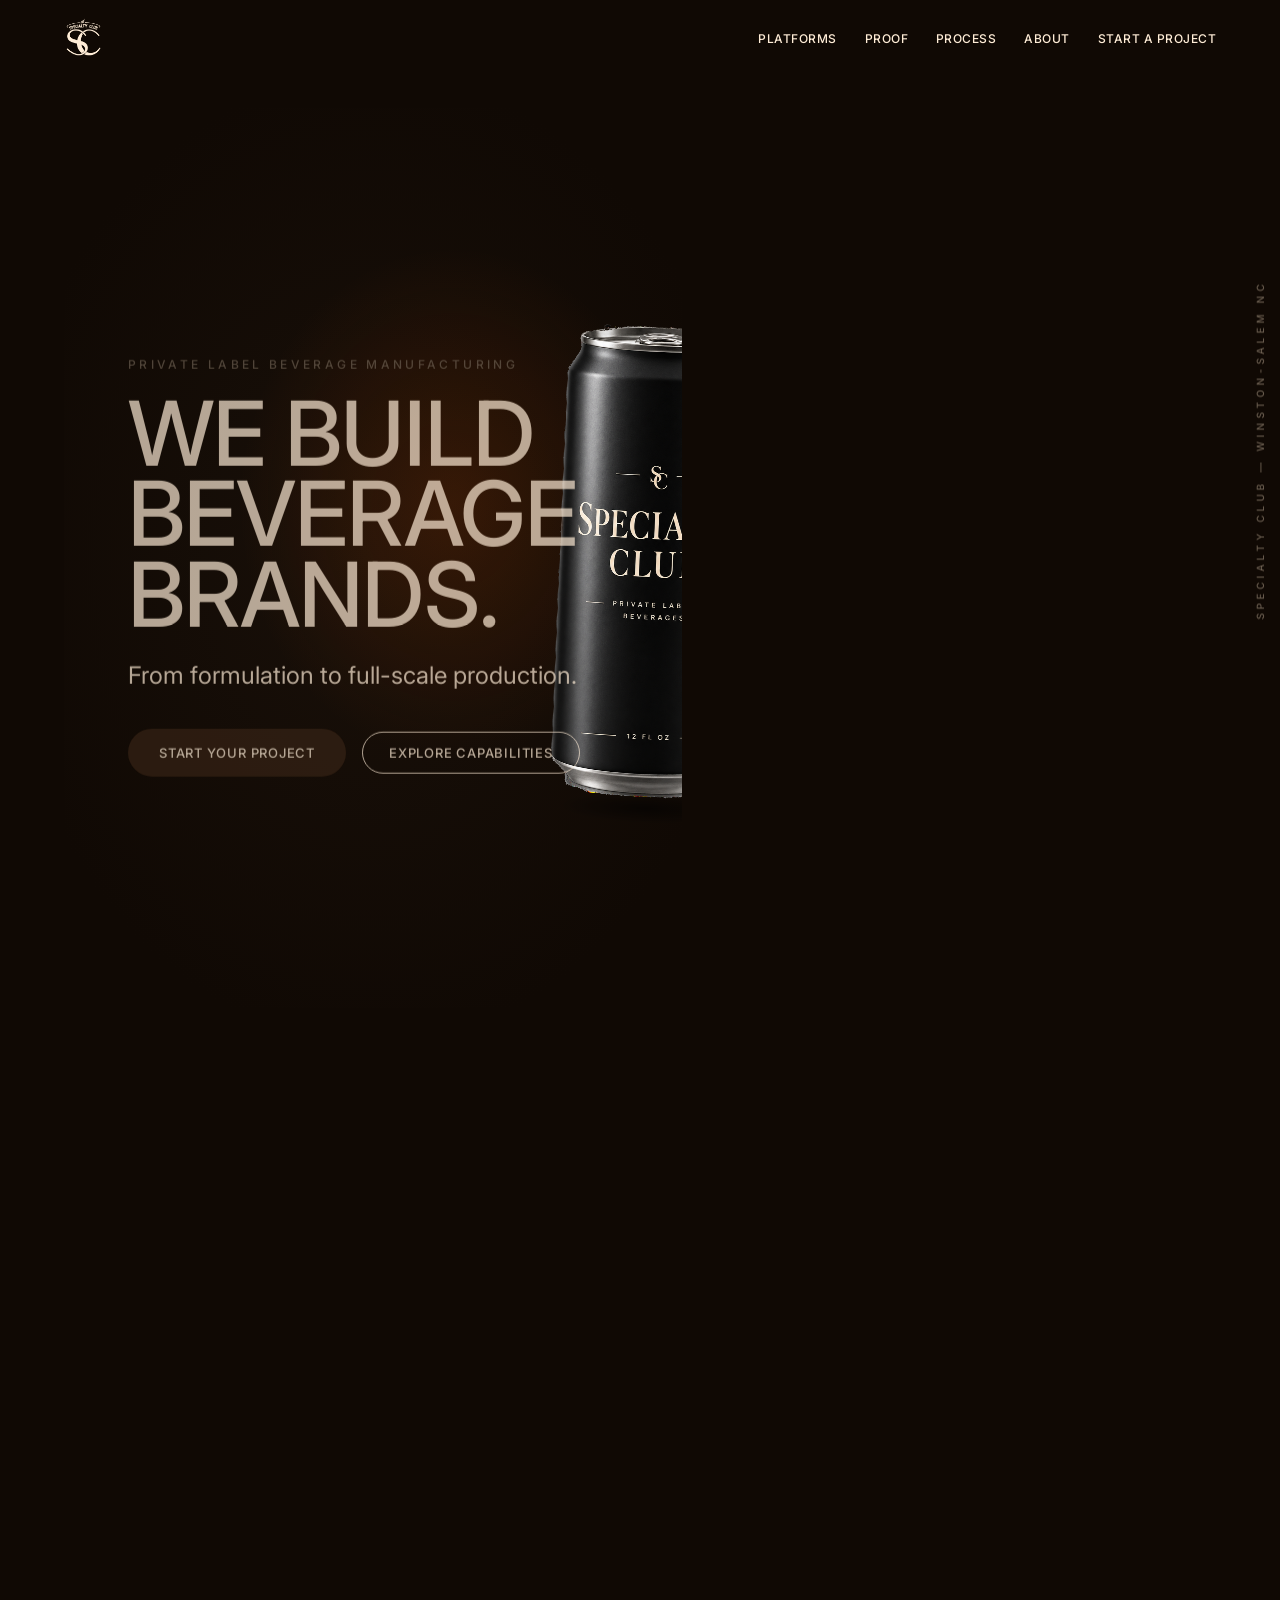
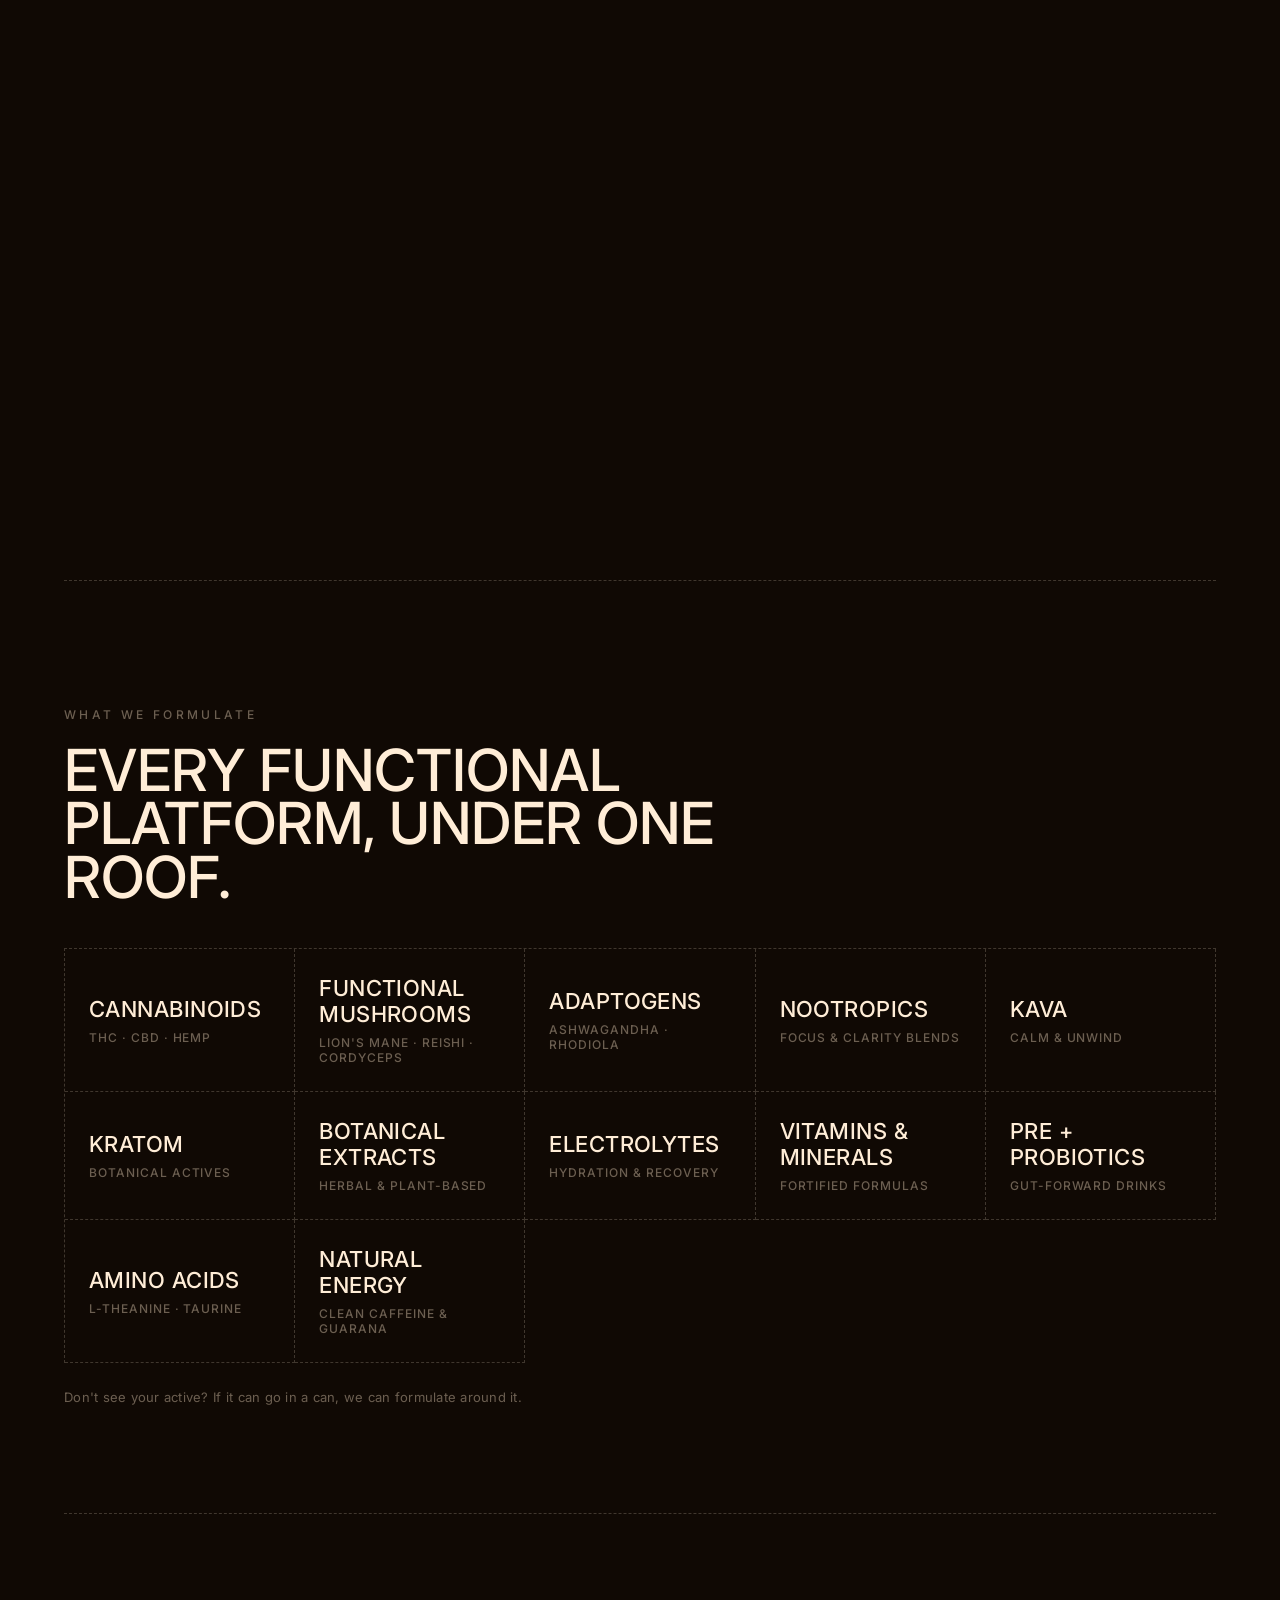
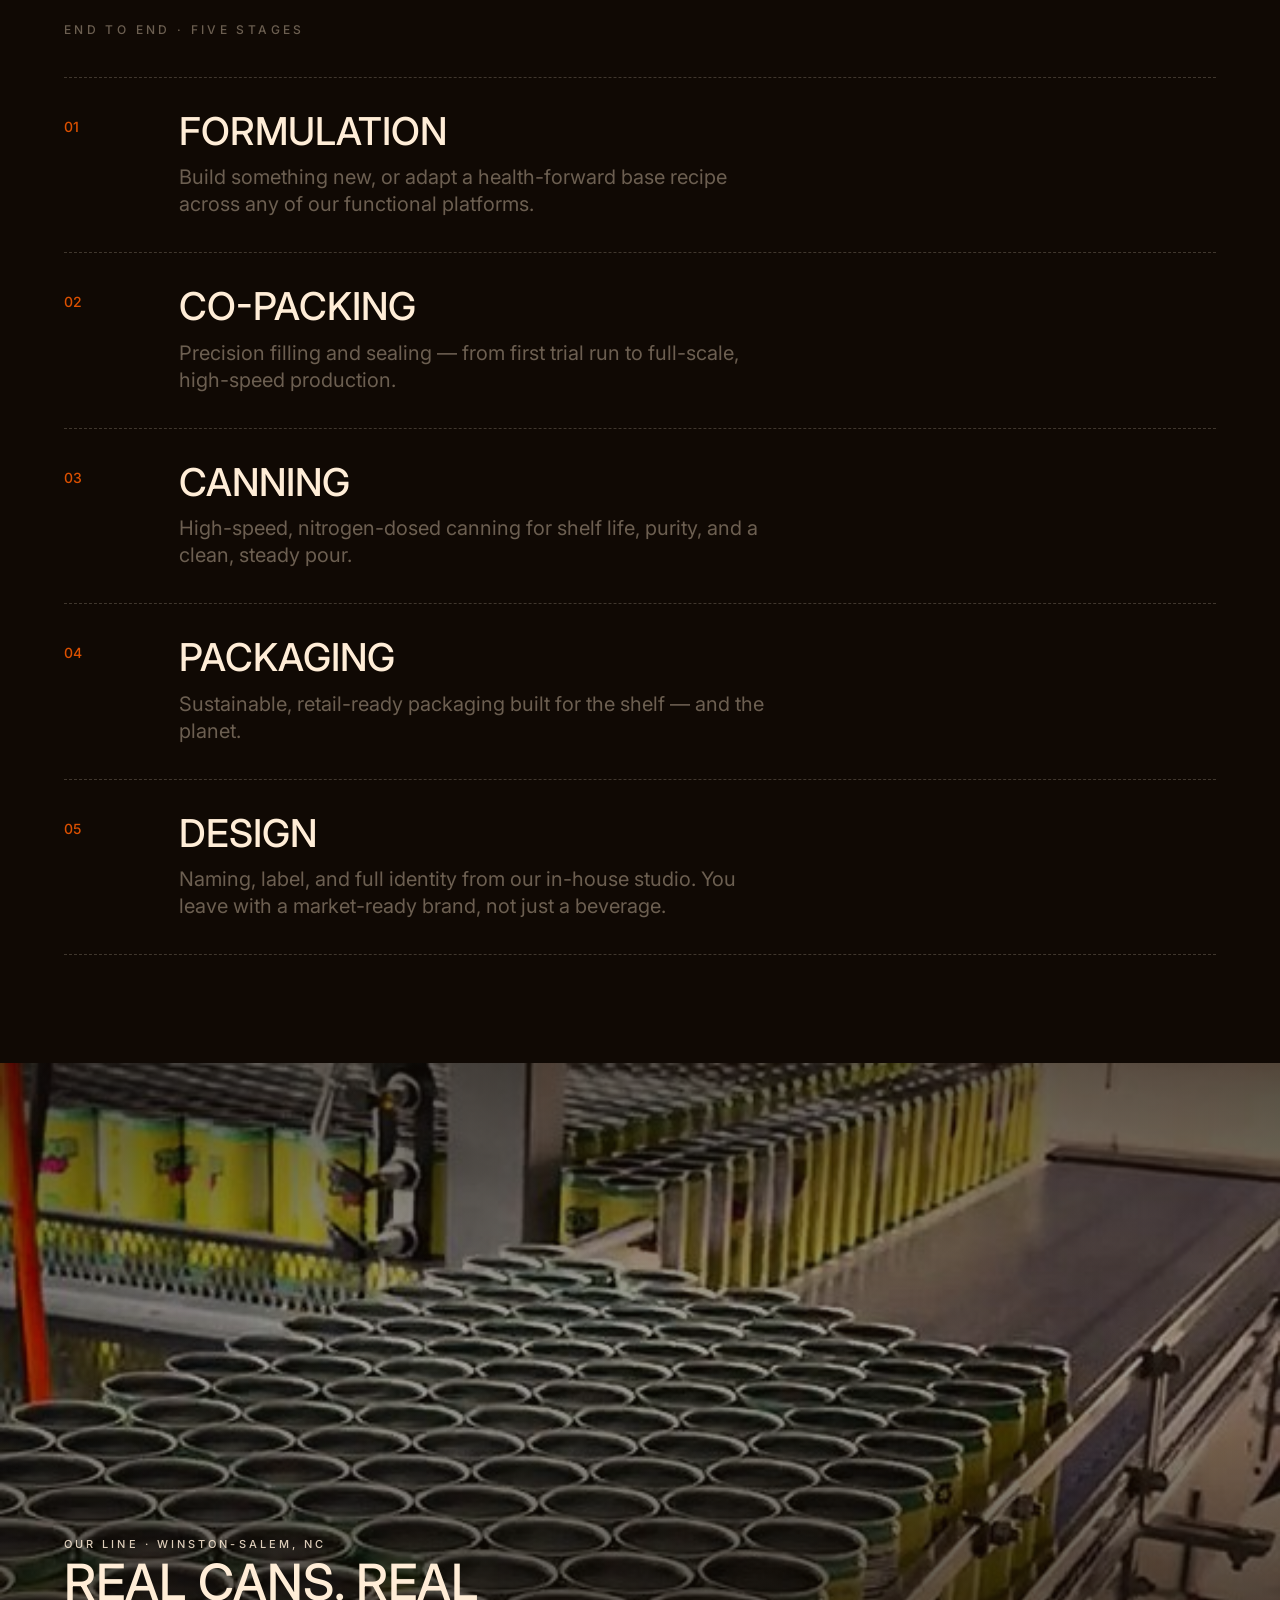
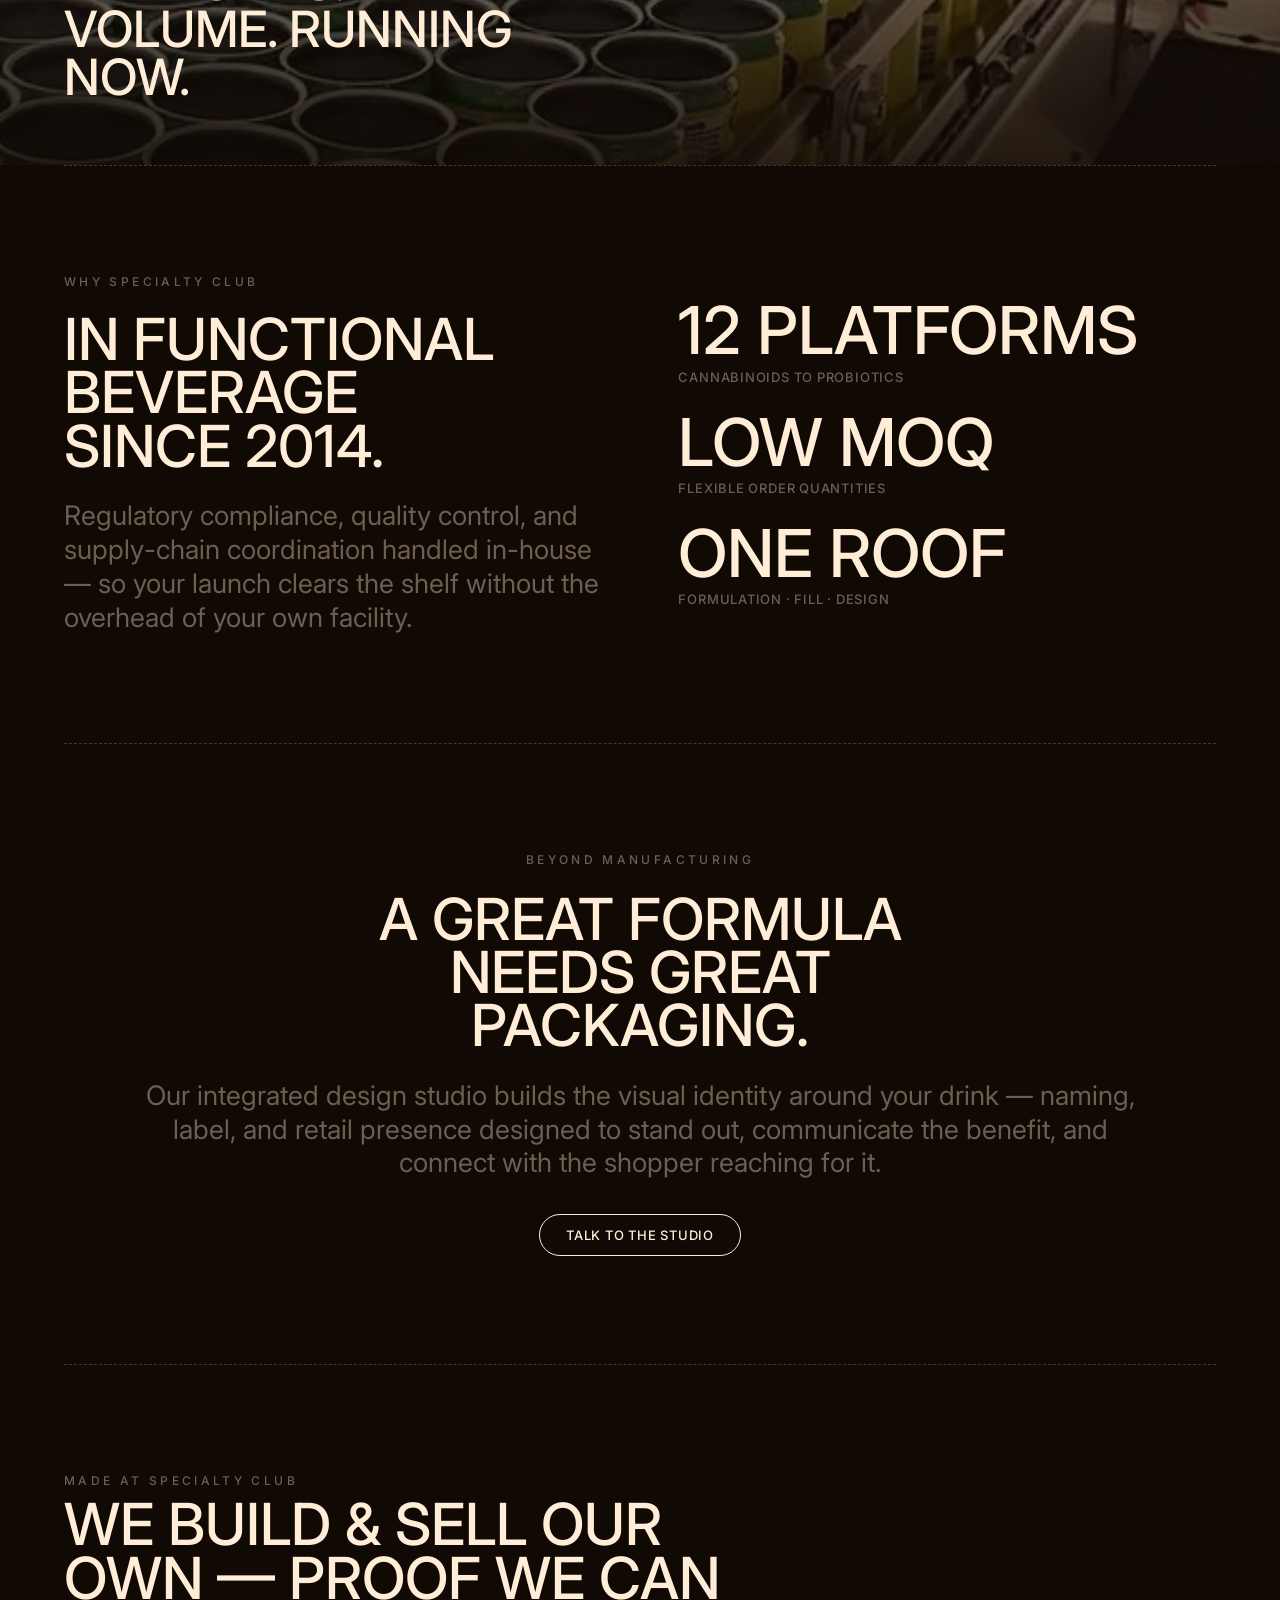
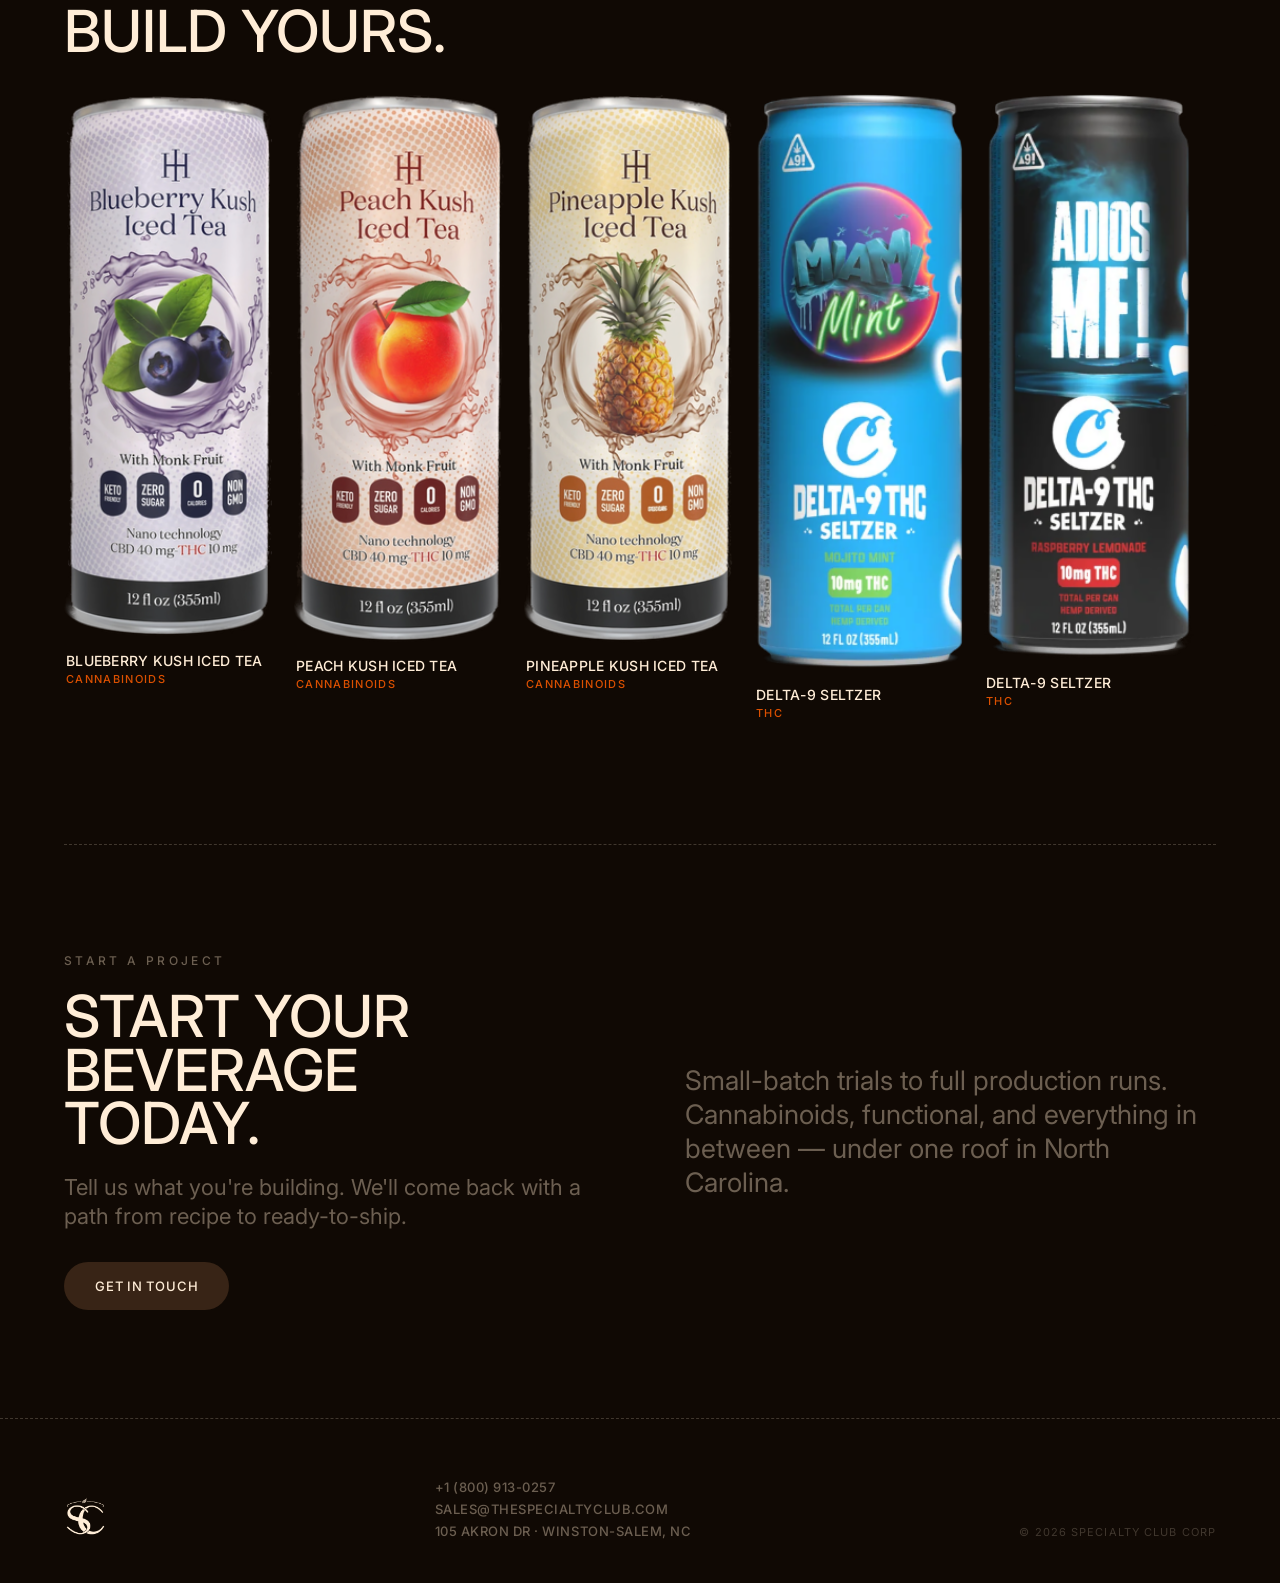
==== commit 6b90f3d7: "Add files via upload" ====
--- a/1 specialtyclub-site/index.html
+++ b/1 specialtyclub-site/index.html
@@ -15,27 +15,57 @@
 </nav>
 <div class="serial">Specialty Club — Winston-Salem NC</div>
 
-<header class="hero" id="top">
-  <p class="eyebrow fx">Contract Beverage Manufacturing · North Carolina</p>
-  <h1 class="display fx">We make the drink.<br>You build the brand.</h1>
-  <p class="sub fx">Full-service private-label manufacturing across every functional platform — formulation to filled, sealed, and shelf-ready.</p>
-  <div class="hero-actions fx">
-    <a class="btn-fill" href="contact.html">Start your beverage</a>
-    <a class="btn-ghost" href="#platforms">What we formulate</a>
+<!-- ==================== 02 CINEMATIC HERO / 03 SCROLL STORY ==================== -->
+<section class="story" id="top" aria-label="Specialty Club — private label beverage manufacturing">
+  <div class="story-pin">
+    <div class="story-bg" aria-hidden="true"></div>
+
+    <!-- ========== 04 CAN VISUAL — one continuous object.
+         SWAP POINT: replace specialty-club-sleek-can.png (PNG/WebP),
+         or replace this stage with a <canvas> + GLB later. ========== -->
+    <div class="can-stage" id="canStage" aria-hidden="true">
+      <div class="can-box" id="canBox">
+        <img id="storyCan" src="specialty-club-sleek-can.png" alt="" fetchpriority="high" />
+        <div class="can-shadow"></div>
+      </div>
+    </div>
+
+    <div class="scene scene-1">
+      <div class="scene-inner">
+        <p class="eyebrow">Private Label Beverage Manufacturing</p>
+        <h1 class="scene-display">We build<br>beverage brands.</h1>
+        <p class="scene-sub">From formulation to full-scale production.</p>
+        <div class="hero-actions">
+          <a class="btn-fill" href="contact.html">Start your project</a>
+          <a class="btn-ghost" href="#platforms">Explore capabilities</a>
+        </div>
+      </div>
+    </div>
+
+    <div class="scene scene-2">
+      <div class="scene-inner">
+        <h2 class="scene-display sd-md">From idea<br>to formula.</h2>
+        <p class="scene-sub">Flavor development, functional ingredients, formulation, testing, and scale-up &mdash; built around your beverage.</p>
+        <p class="caps-row">Formulation &middot; Flavor development &middot; Functional ingredients &middot; R&amp;D</p>
+      </div>
+    </div>
+
+    <div class="scene scene-3">
+      <div class="scene-inner">
+        <h2 class="scene-display sd-md">Formulated.<br>Produced.<br>Ready to scale.</h2>
+        <p class="scene-sub">Commercial beverage manufacturing with the infrastructure to take products from pilot runs to national production.</p>
+        <p class="caps-row">Since 2014 &middot; 12 platforms &middot; One roof</p>
+      </div>
+    </div>
+
+    <div class="scene scene-4">
+      <div class="scene-inner">
+        <h2 class="scene-display sd-md">One partner.<br>Multiple beverage categories.</h2>
+        <p class="caps-row">Functional &middot; Teas &middot; Energy &middot; Wellness &middot; Cannabinoids &middot; RTD</p>
+        <p class="scene-sub muted">The full platform list is just below.</p>
+      </div>
+    </div>
   </div>
-  <div class="hero-meta fx">
-    <div><span class="k">Formats</span><span class="v">Nitrogen&nbsp;Cans · RTD</span></div>
-    <div><span class="k">Built for</span><span class="v">Emerging &amp; established brands</span></div>
-    <div><span class="k">In-house</span><span class="v">Formulation · Design</span></div>
-  </div>
-</header>
-
-<hr class="divider">
-
-<section class="reveal" id="work">
-  <div class="r-left fx"><h2 class="heading">It isn't just a can.</h2></div>
-  <div class="can-wrap fx"><img src="can-blank.png" alt="Blank aluminum can — your brand here"></div>
-  <div class="r-right fx"><p class="body">Bring a recipe or build one with us. We handle formulation, filling, sealing, and the pallet on the truck — so your time goes into the brand around it.</p></div>
 </section>
 
 <hr class="divider">
@@ -146,4 +176,5 @@
 const io=new IntersectionObserver((e)=>{e.forEach(x=>{if(x.isIntersecting){x.target.classList.add('in');io.unobserve(x.target);}});},{threshold:0.12});
 document.querySelectorAll('.fx').forEach(el=>io.observe(el));
 </script>
+<script src="scroll-story.js" defer></script>
 </body></html>
--- a/1 specialtyclub-site/styles.css
+++ b/1 specialtyclub-site/styles.css
@@ -173,3 +173,83 @@
   .ownbrands .ob-imgs{display:flex;gap:16px;flex:0 0 auto}
   .ownbrands .ob-imgs img{height:200px;width:auto}
   @media(max-width:640px){.ownbrands .ob-imgs img{height:150px}}
+
+/* ============================================================
+   CINEMATIC SCROLL STORY
+   02 Hero/scenes · 04 Can visual · 05 Capabilities transition
+   09 Responsive · 10 Reduced motion
+   ============================================================ */
+
+/* -- 01 NAVIGATION refinement: transparent over hero, blur after scroll */
+nav{transition:background .35s ease, backdrop-filter .35s ease}
+nav.nav-scrolled{background:rgba(16,9,4,.72);backdrop-filter:blur(12px);-webkit-backdrop-filter:blur(12px)}
+
+/* -- 02/03 story shell: tall scroll container + pinned viewport */
+.story{position:relative;height:420vh}
+.story-pin{position:sticky;top:0;height:100vh;height:100svh;overflow:hidden}
+.story-bg{position:absolute;inset:0;background:
+  radial-gradient(56% 46% at 63% 44%, rgba(220,80,0,.16), transparent 62%),
+  radial-gradient(85% 75% at 50% 50%, #191009 0%, var(--walnut) 72%)}
+
+/* -- 04 the can: transform-only motion, integrated lighting */
+.can-stage{position:absolute;inset:0;pointer-events:none;will-change:opacity}
+.can-box{position:absolute;left:50%;top:50%;width:clamp(150px,15vw,224px);
+  transform:translate(-50%,-50%)}
+#storyCan{display:block;width:100%;height:auto}
+.can-shadow{position:absolute;left:50%;bottom:-30px;width:130%;height:44px;transform:translateX(-50%);
+  background:radial-gradient(50% 50% at 50% 50%, rgba(0,0,0,.55), transparent 70%)}
+
+/* -- 03 scenes: absolute layers, driven by scroll progress (no timed fade-ins) */
+.scene{position:absolute;inset:0;display:flex;flex-direction:column;justify-content:center;
+  padding:0 var(--gutter);opacity:0;pointer-events:none;will-change:transform,opacity}
+.scene-inner{max-width:min(46vw,660px)}
+.scene-3 .scene-inner{margin-left:auto;text-align:right}
+.scene-4{align-items:center;text-align:center}
+.scene-4 .scene-inner{max-width:min(72vw,820px)}
+.scene-display{text-transform:uppercase;font-weight:500;line-height:.9;letter-spacing:-.01em;
+  font-size:clamp(2.9rem,7vw,7.4rem)}
+.sd-md{font-size:clamp(2.2rem,5.4vw,5.2rem)}
+.scene-sub{margin-top:24px;font-size:clamp(17px,1.9vw,24px);line-height:1.32;color:var(--cream);max-width:44ch}
+.scene-3 .scene-sub{margin-left:auto}
+.scene-4 .scene-sub{margin-left:auto;margin-right:auto}
+.scene .eyebrow{margin-bottom:22px}
+.scene .hero-actions{margin-top:38px;display:flex;gap:16px;flex-wrap:wrap}
+.caps-row{margin-top:26px;font-size:12px;letter-spacing:.22em;text-transform:uppercase;
+  font-weight:500;color:var(--driftwood);line-height:1.9}
+
+/* -- 05 transition into existing content: platforms section breathes */
+.platforms{padding-top:clamp(90px,14vh,150px)}
+
+/* -- 09 RESPONSIVE: intentional mobile behavior, not shrunk desktop */
+@media(max-width:1024px){
+  .scene-inner{max-width:min(56vw,560px)}
+}
+@media(max-width:760px){
+  .story{height:340vh}
+  .can-box{top:34%;width:clamp(120px,34vw,170px)}
+  .scene{justify-content:flex-end;padding-bottom:6vh}
+  .scene-inner,.scene-3 .scene-inner,.scene-4 .scene-inner{max-width:100%;margin:0;text-align:left}
+  .scene-3 .scene-sub,.scene-4 .scene-sub{margin-left:0;margin-right:0}
+  .scene-4{align-items:flex-start;text-align:left}
+  .scene-display{font-size:clamp(2.3rem,10vw,3.6rem)}
+  .sd-md{font-size:clamp(1.9rem,8.4vw,3rem)}
+  .scene-sub{font-size:15px;max-width:40ch;margin-top:14px}
+  .scene .hero-actions{margin-top:22px}
+  .scene .eyebrow{margin-bottom:12px}
+  .scene .hero-actions .btn-fill,.scene .hero-actions .btn-ghost{padding:13px 22px;font-size:12px}
+}
+
+/* -- 10 REDUCED MOTION: static, complete, fully navigable */
+@media(prefers-reduced-motion:reduce){
+  .story{height:auto}
+  .story-pin{position:relative;height:auto;overflow:visible;padding:110px 0 40px}
+  .can-stage{position:relative;inset:auto;height:auto;padding:0}
+  .can-box{position:relative;left:auto;top:auto;transform:none;margin:30px auto}
+  .scene{position:relative;inset:auto;opacity:1!important;transform:none!important;
+    pointer-events:auto;padding:44px var(--gutter)}
+}
+html.rm .story{height:auto}
+html.rm .story-pin{position:relative;height:auto;overflow:visible;padding:110px 0 40px}
+html.rm .can-stage{position:relative;inset:auto}
+html.rm .can-box{position:relative;left:auto;top:auto;transform:none;margin:30px auto}
+html.rm .scene{position:relative;inset:auto;opacity:1!important;transform:none!important;pointer-events:auto;padding:44px var(--gutter)}
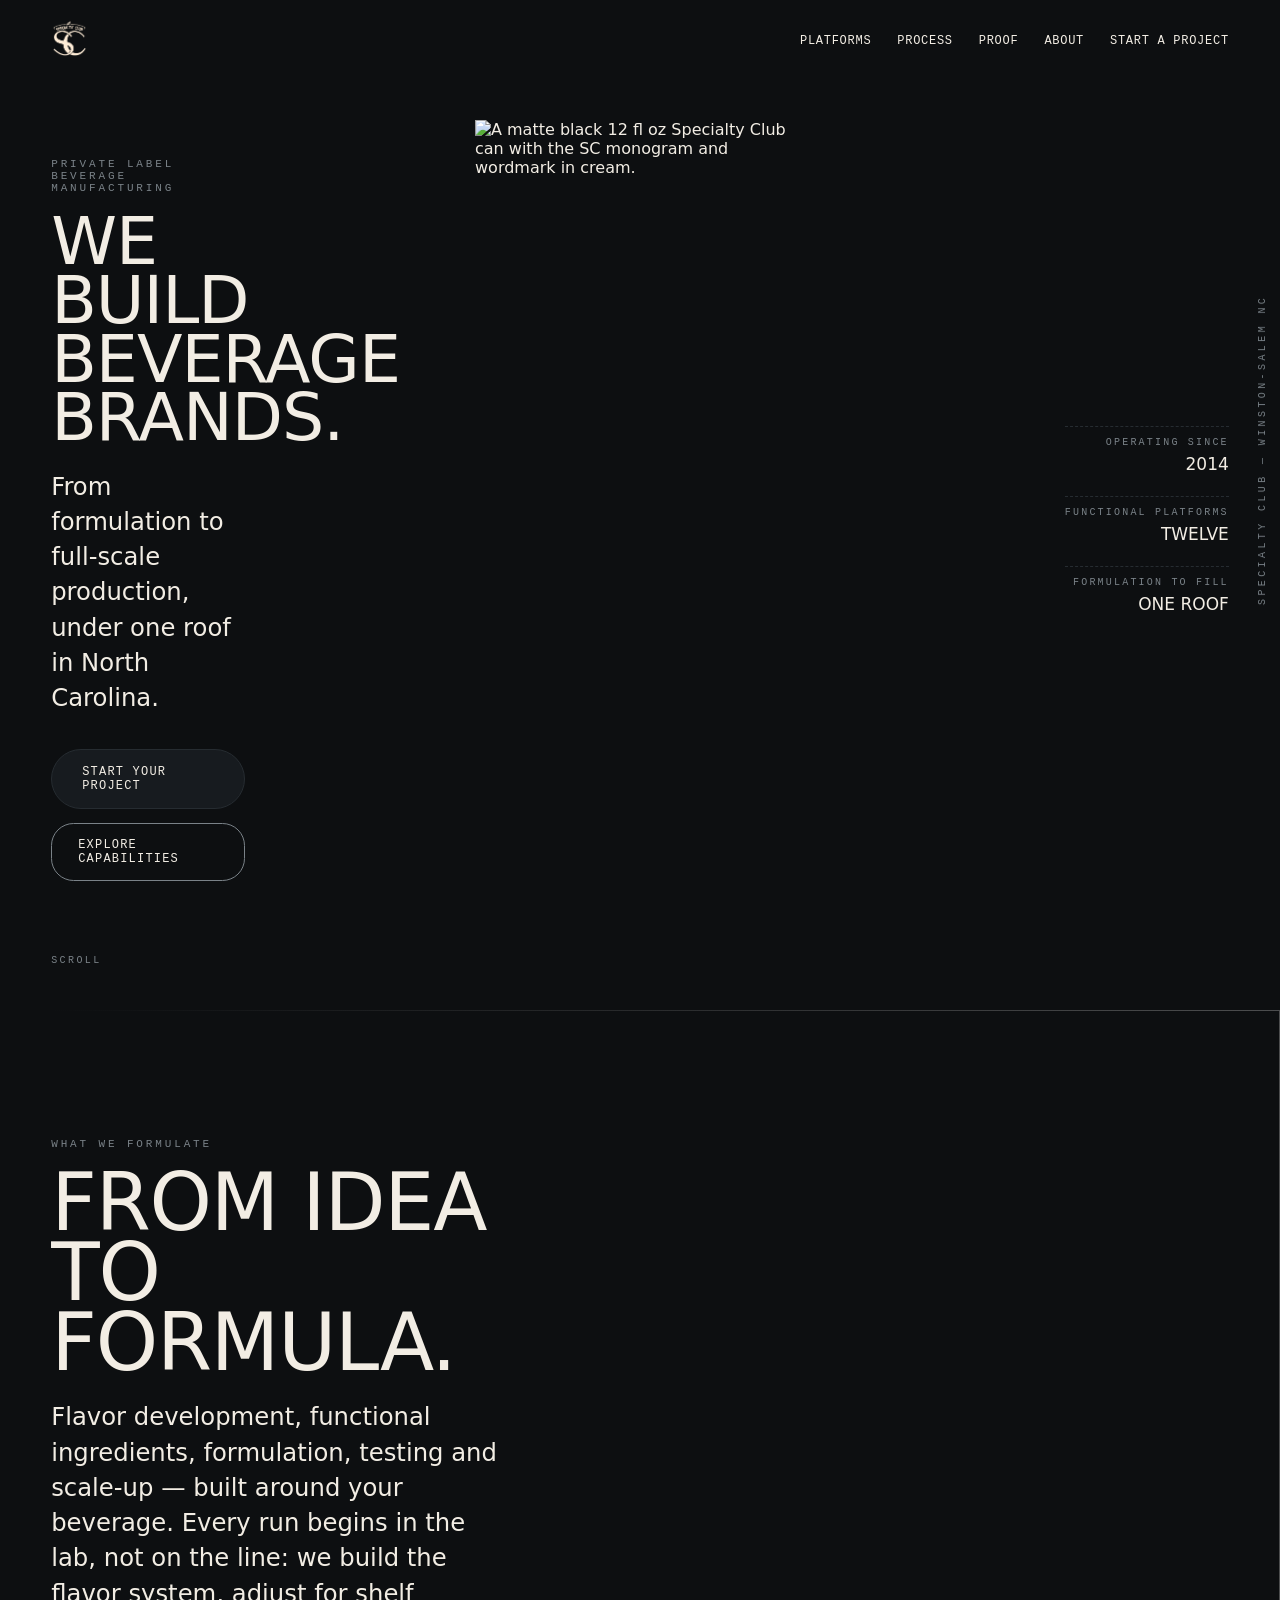
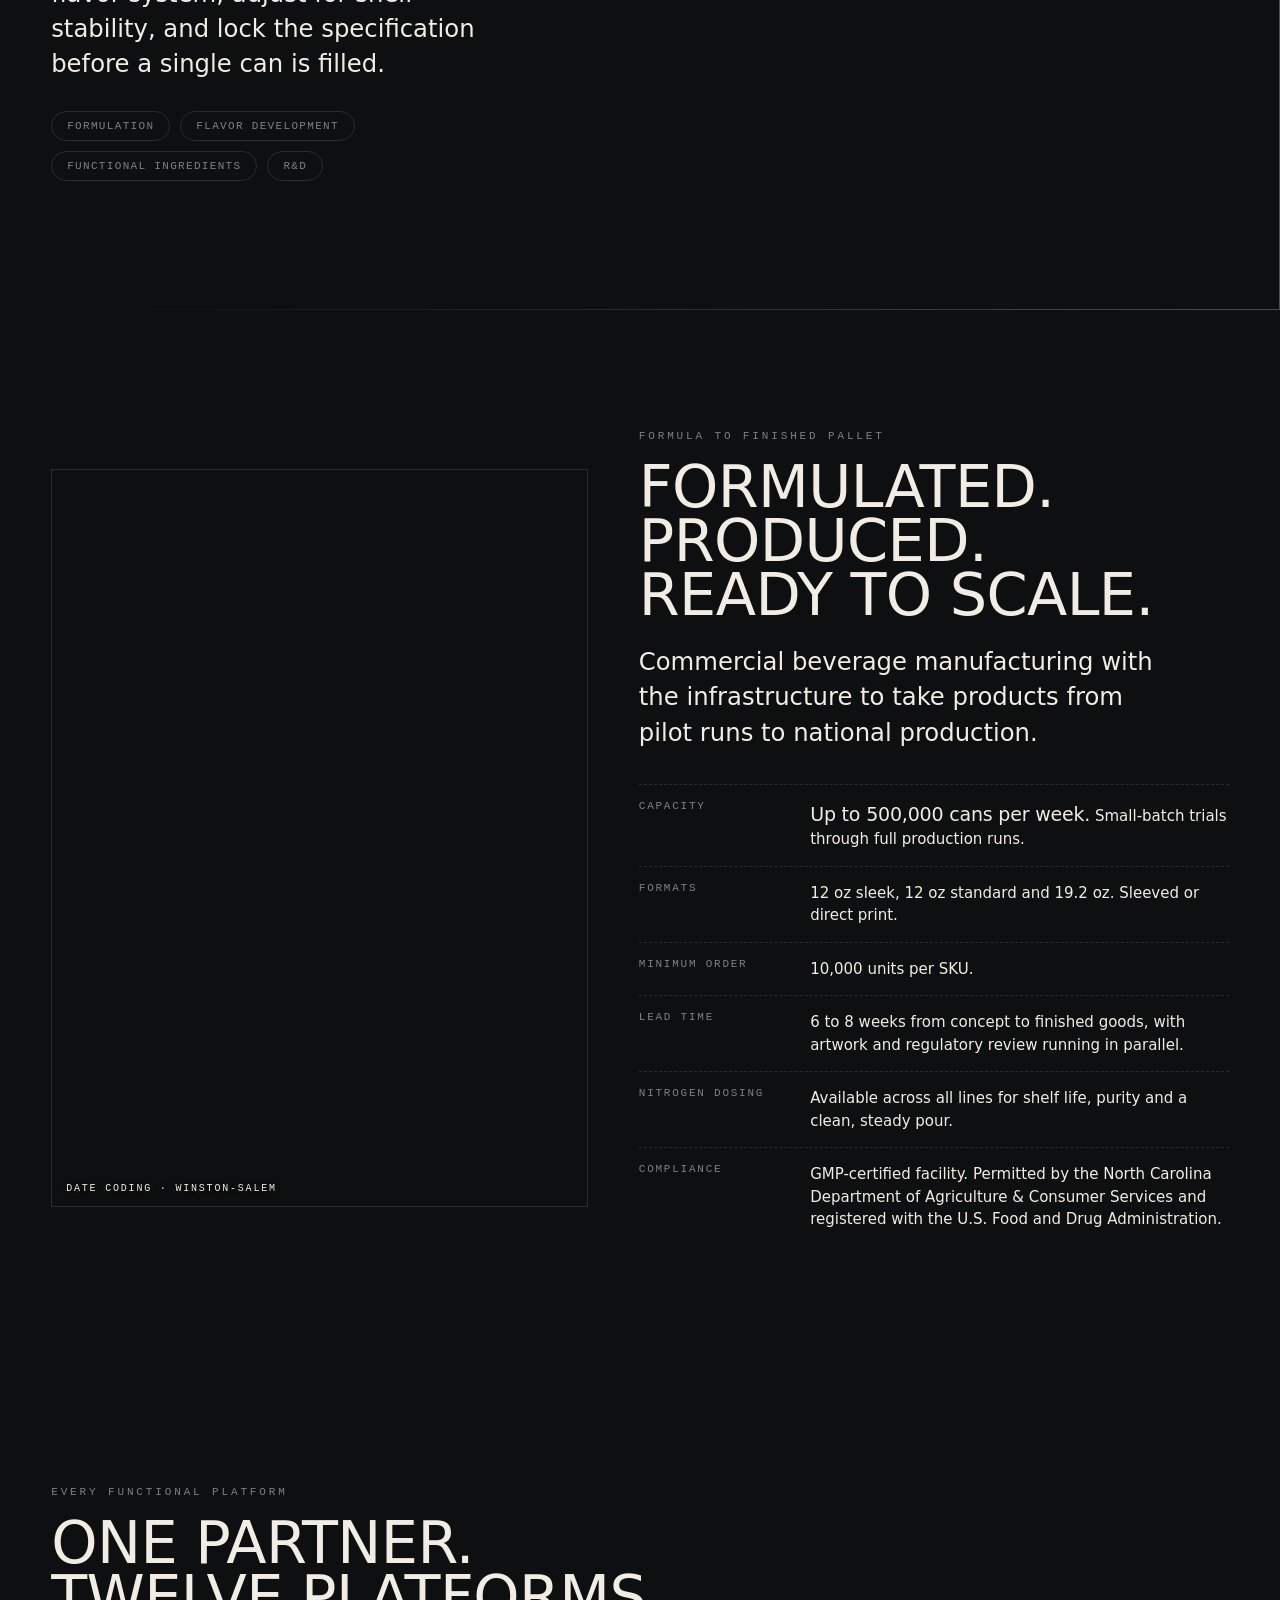
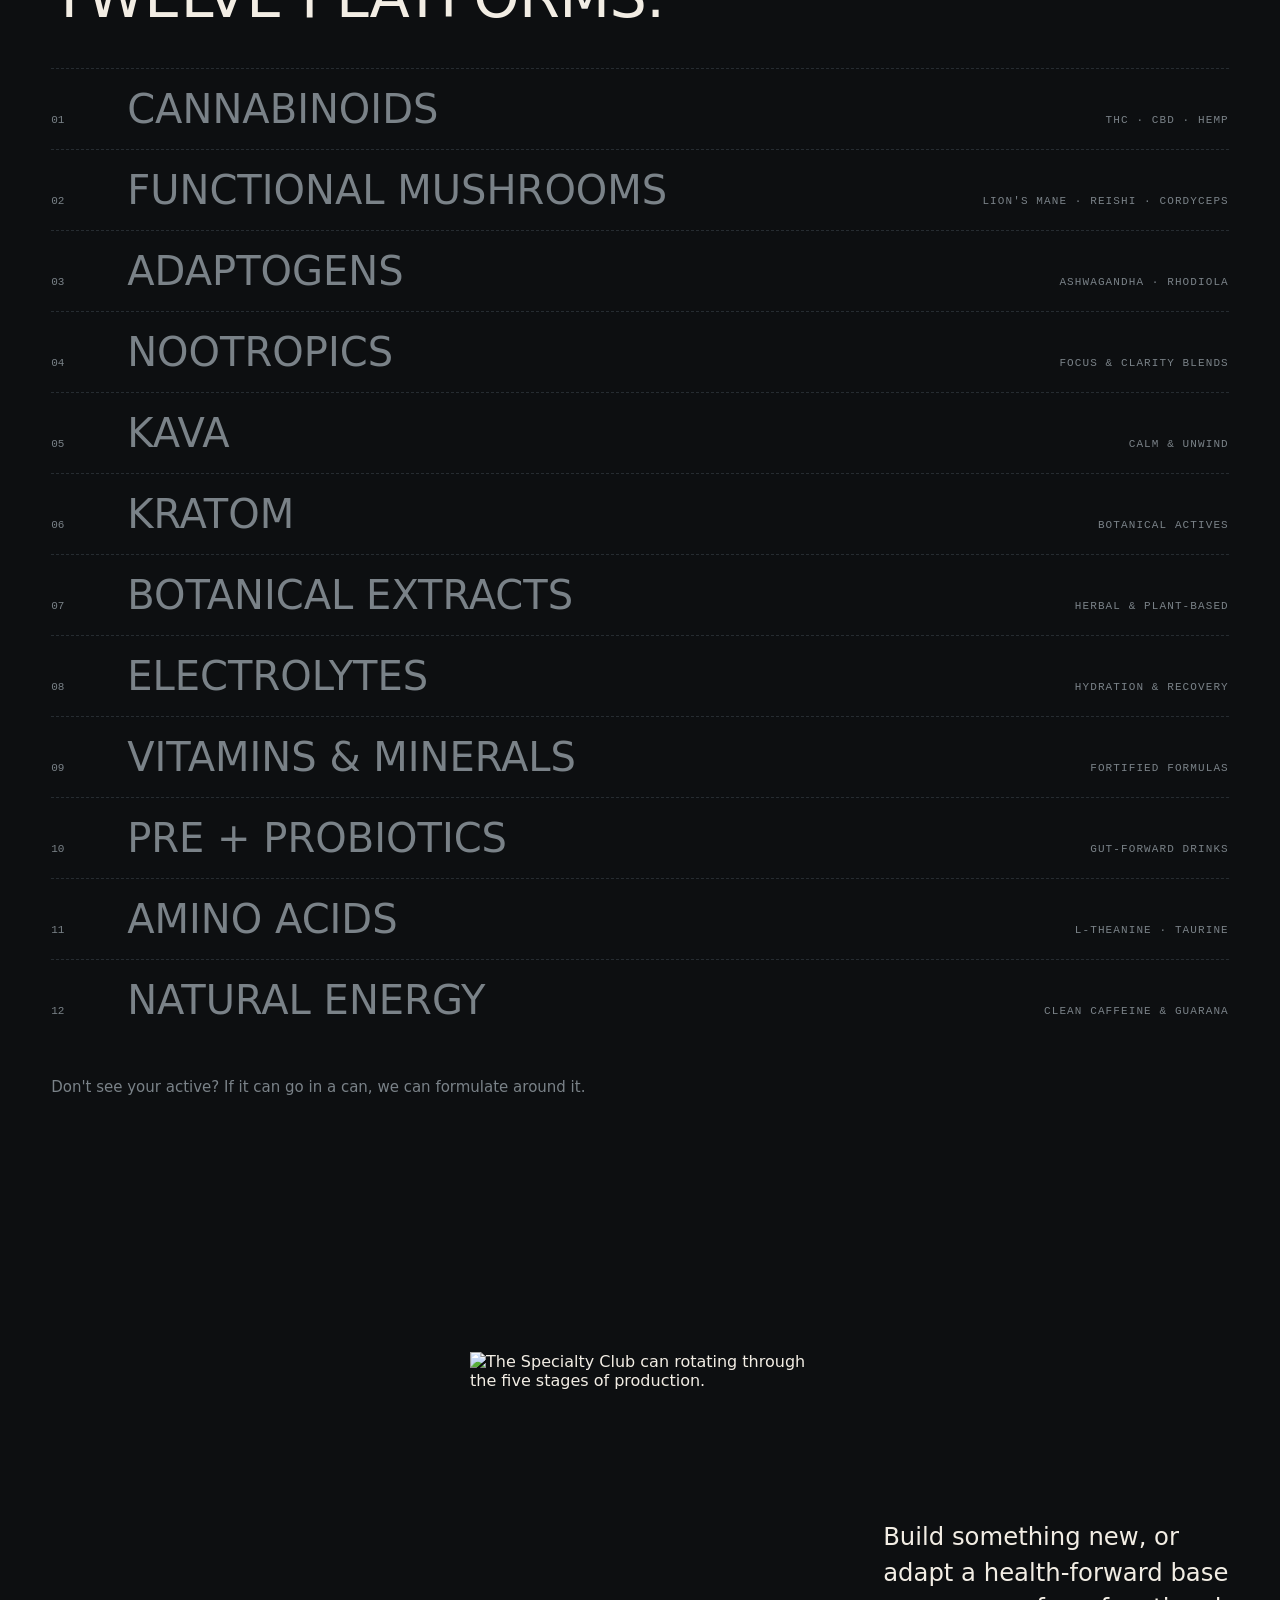
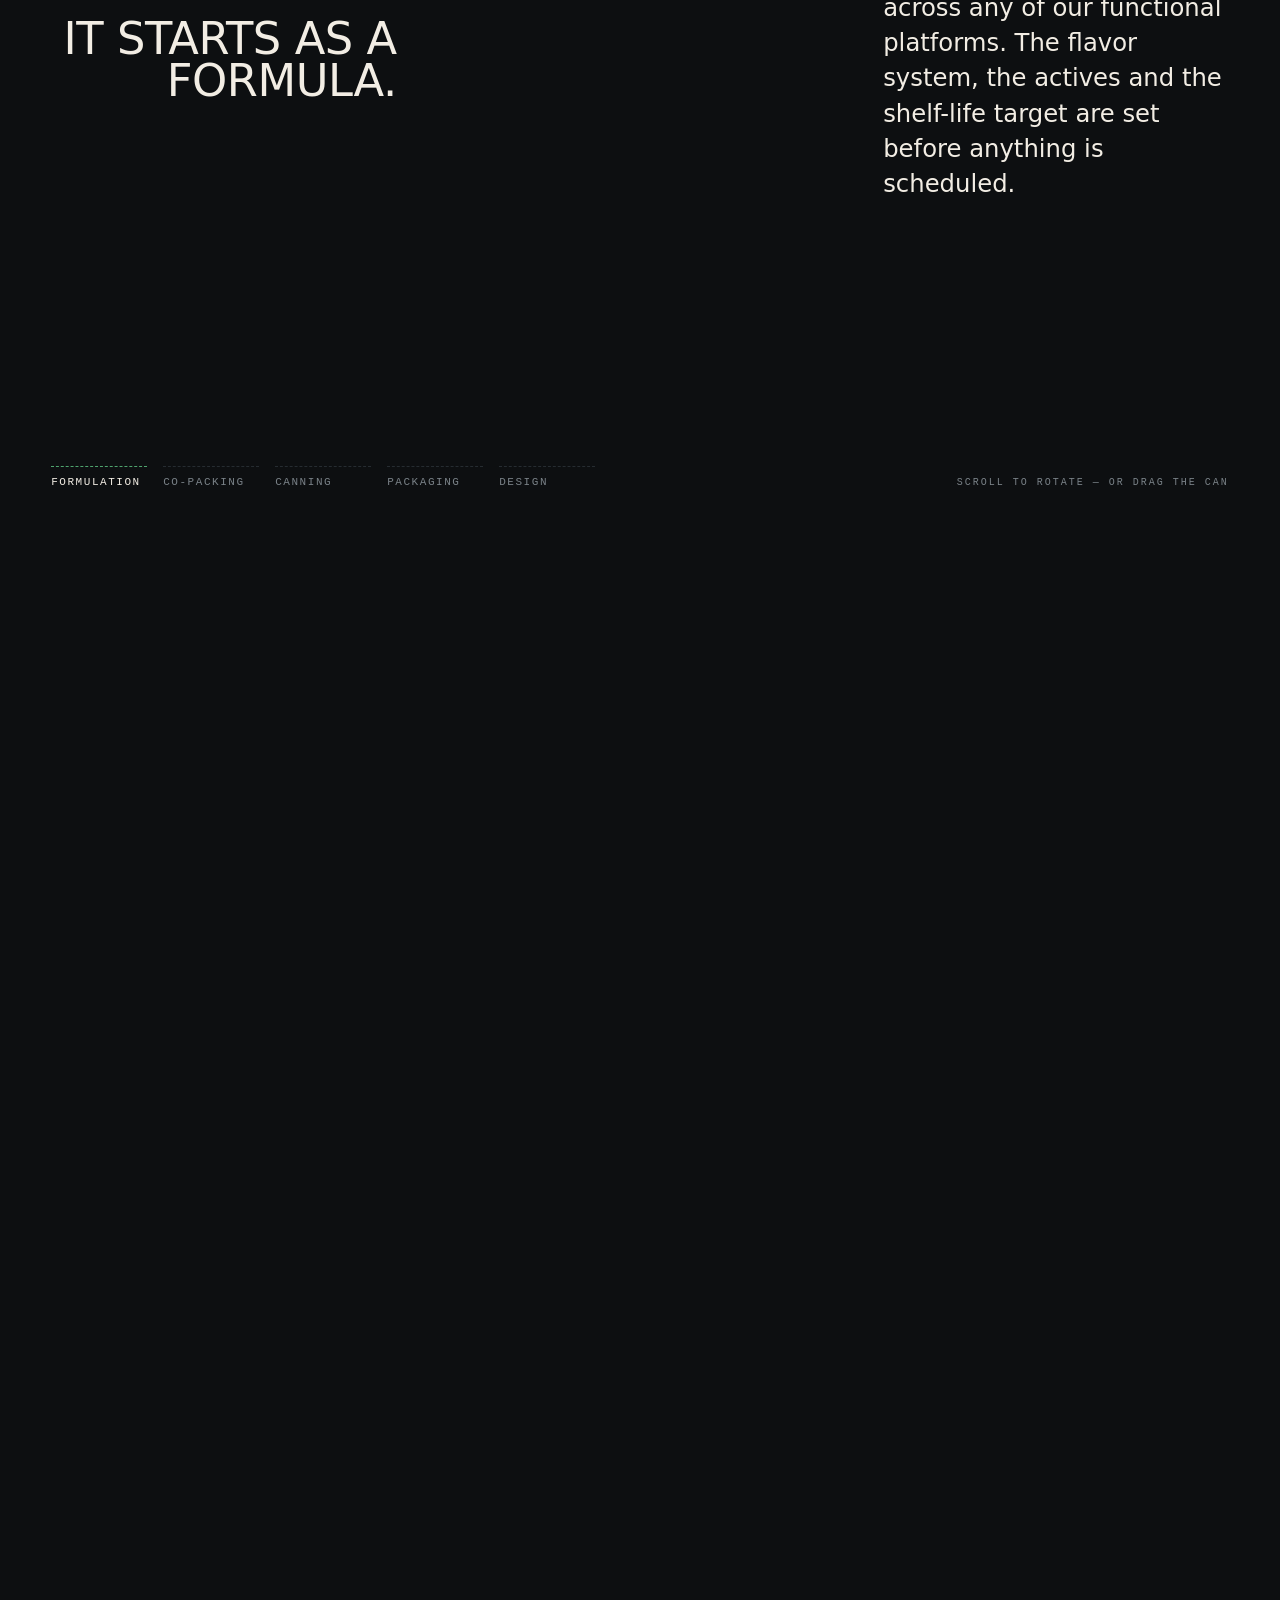
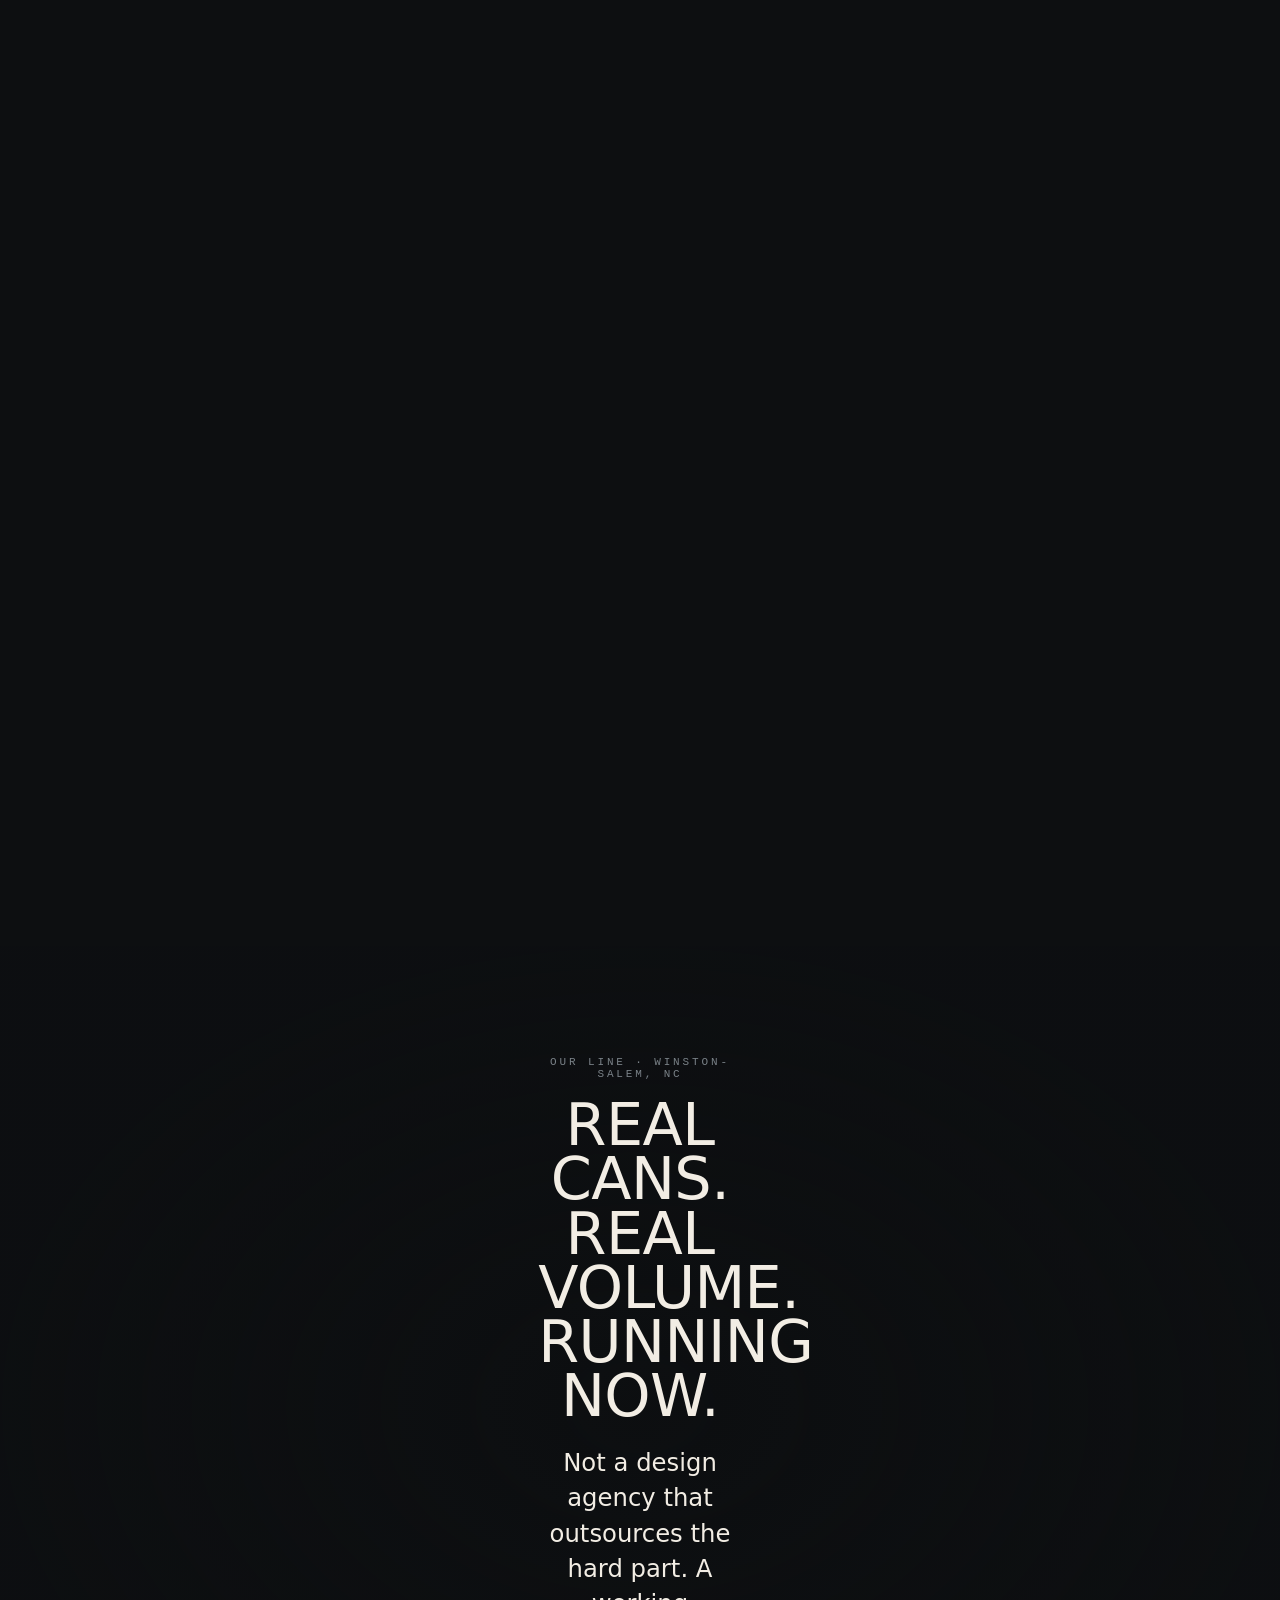
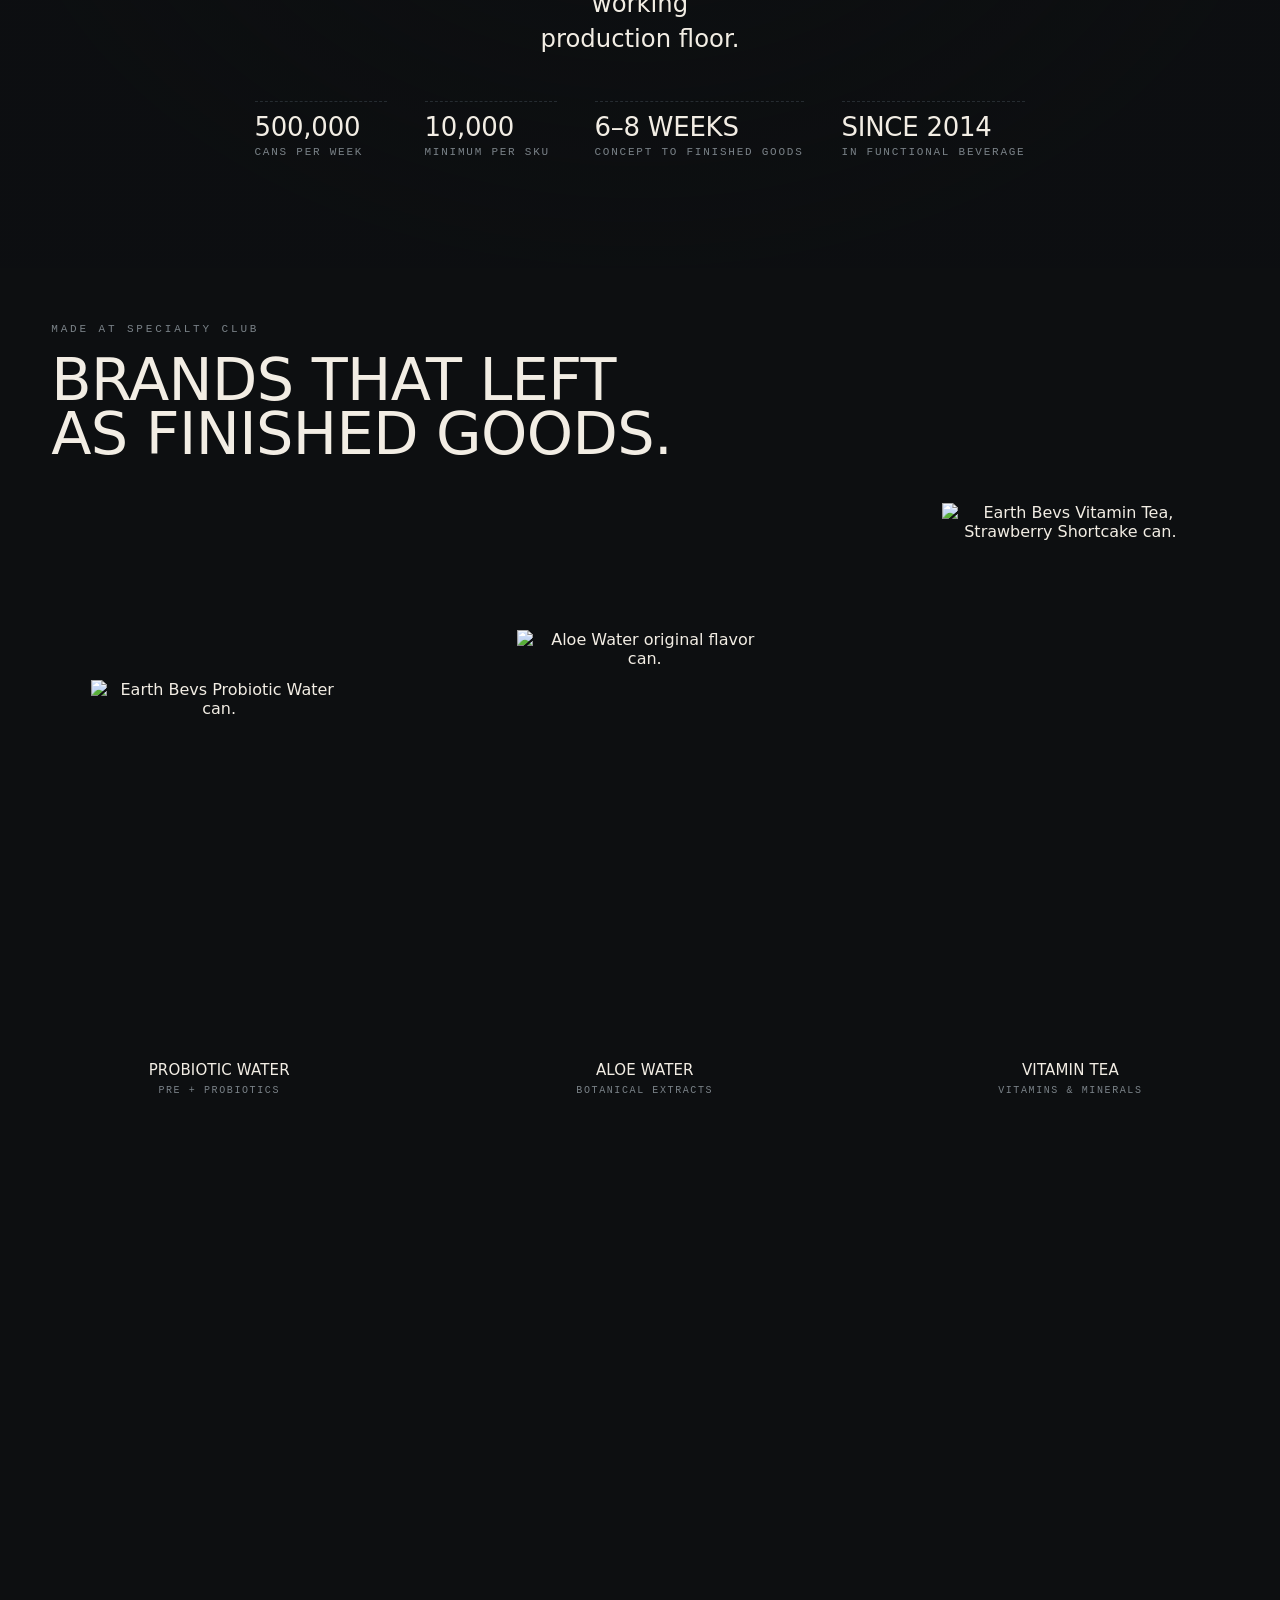
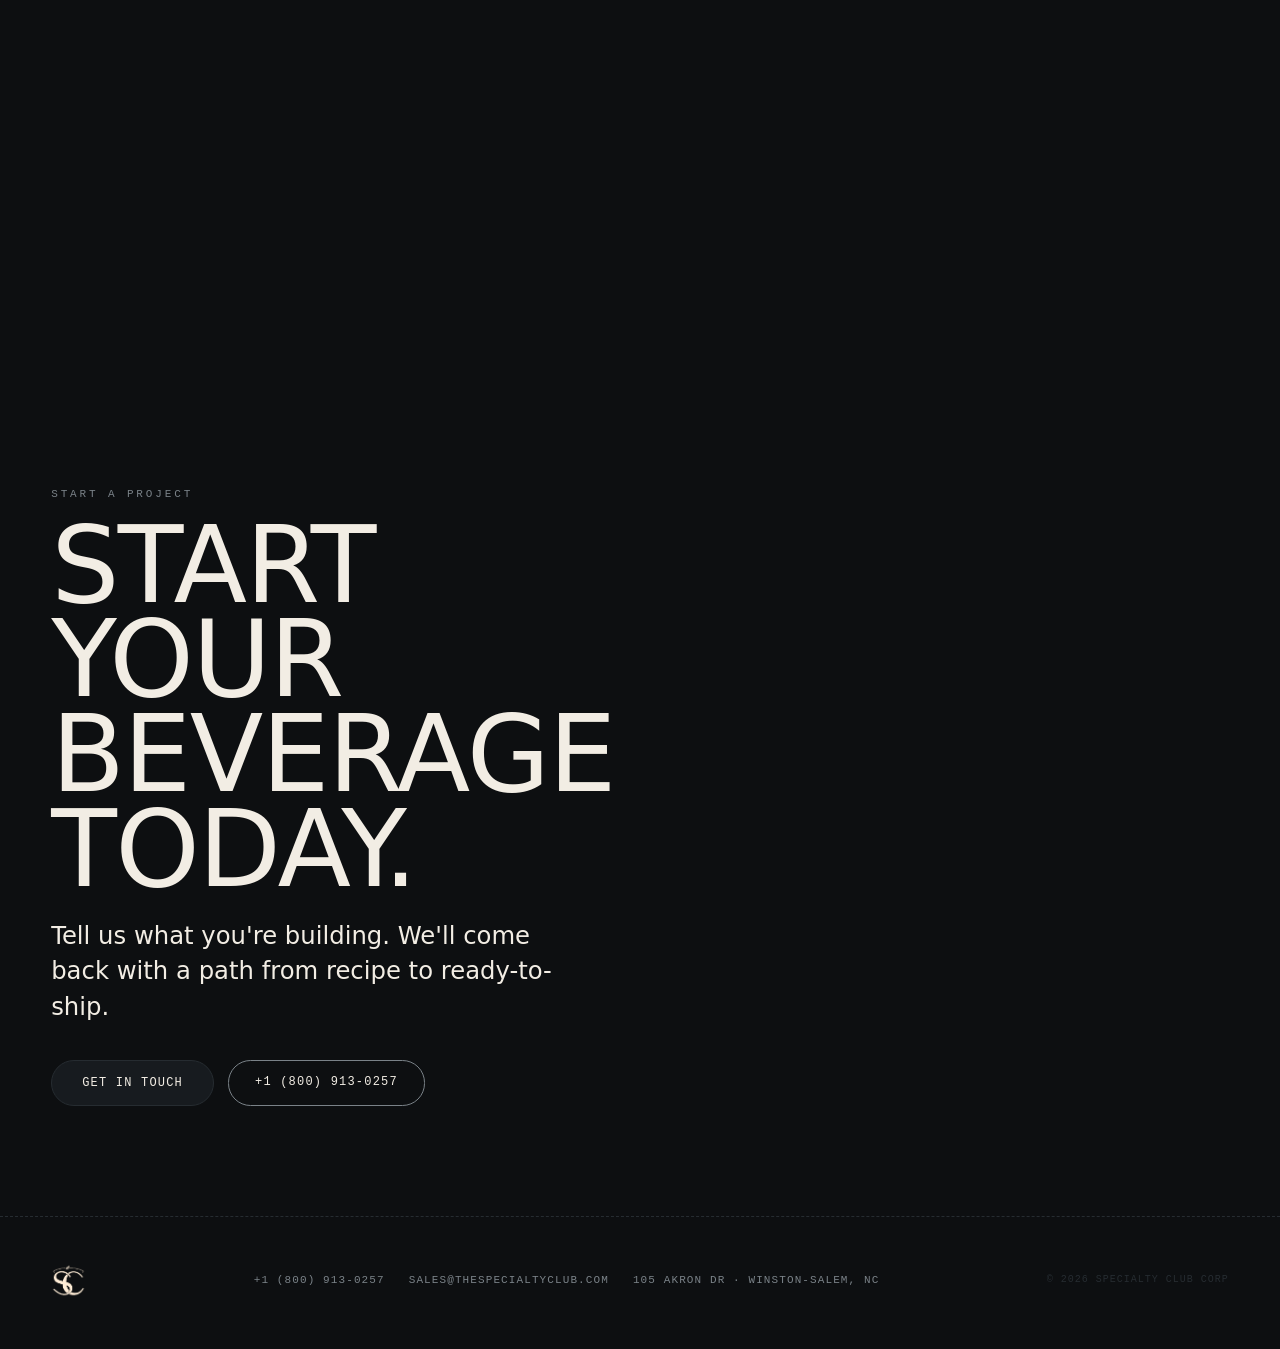
==== commit 3588b227: "New Version" ====
--- a/1 specialtyclub-site/index.html
+++ b/1 specialtyclub-site/index.html
@@ -1,180 +1,427 @@
 <!DOCTYPE html>
-<html lang="en"><head><meta charset="UTF-8"><meta name="viewport" content="width=device-width, initial-scale=1">
-<title>Specialty Club — Contract Beverage Manufacturing</title><link rel="preconnect" href="https://fonts.googleapis.com"><link rel="preconnect" href="https://fonts.gstatic.com" crossorigin><link href="https://fonts.googleapis.com/css2?family=Inter:wght@400;500;600&display=swap" rel="stylesheet">
-<meta name="description" content="Contract beverage manufacturer in Winston-Salem, NC. Formulation, co-packing, nitrogen canning, packaging, and design for functional, cannabinoid, and RTD beverages — under one roof since 2014."><link rel="canonical" href="https://specialtyclub.com/"><meta name="theme-color" content="#100904"><link rel="icon" type="image/png" sizes="32x32" href="favicon-32.png"><link rel="icon" type="image/png" sizes="512x512" href="favicon-512.png"><link rel="apple-touch-icon" href="apple-touch-icon.png"><meta property="og:type" content="website"><meta property="og:site_name" content="Specialty Club"><meta property="og:title" content="Specialty Club — Contract Beverage Manufacturing"><meta property="og:description" content="Contract beverage manufacturer in Winston-Salem, NC. Formulation, co-packing, nitrogen canning, packaging, and design for functional, cannabinoid, and RTD beverages — under one roof since 2014."><meta property="og:url" content="https://specialtyclub.com/"><meta property="og:image" content="https://specialtyclub.com/og-card.jpg"><meta property="og:image:width" content="1200"><meta property="og:image:height" content="630"><meta name="twitter:card" content="summary_large_image"><link rel="stylesheet" href="styles.css"></head><body>
-
-<nav>
-  <a class="brand" href="index.html"><img src="logo-cream.png" alt="Specialty Club" style="height:42px"></a>
+<html lang="en">
+<head>
+<meta charset="utf-8">
+<meta name="viewport" content="width=device-width, initial-scale=1">
+<title>Specialty Club — Contract Beverage Manufacturing</title>
+<meta name="description" content="Contract beverage manufacturer in Winston-Salem, NC. Formulation, co-packing, nitrogen canning, packaging, and design for functional, cannabinoid, and RTD beverages — under one roof since 2014.">
+<link rel="canonical" href="https://specialtyclub.com/">
+<meta name="theme-color" content="#0D0F11">
+<link rel="icon" type="image/png" sizes="32x32" href="favicon-32.png">
+<link rel="icon" type="image/png" sizes="512x512" href="favicon-512.png">
+<link rel="apple-touch-icon" href="apple-touch-icon.png">
+<meta property="og:type" content="website">
+<meta property="og:site_name" content="Specialty Club">
+<meta property="og:title" content="Specialty Club — Contract Beverage Manufacturing">
+<meta property="og:description" content="Private label beverage manufacturing in Winston-Salem, NC. Formulation, co-packing, nitrogen canning, packaging and design — under one roof since 2014.">
+<meta property="og:url" content="https://specialtyclub.com/">
+<meta property="og:image" content="https://specialtyclub.com/og-card.jpg">
+<meta property="og:image:width" content="1200">
+<meta property="og:image:height" content="630">
+<meta name="twitter:card" content="summary_large_image">
+<link rel="preload" href="fonts/space-grotesk-latin-500-normal.woff2" as="font" type="font/woff2" crossorigin>
+<link rel="preload" href="can-poster.webp" as="image" fetchpriority="high">
+<link rel="stylesheet" href="styles.css">
+<noscript><style>
+.fx{opacity:1;transform:none}
+.reveal{height:auto}
+.reveal__stage{position:static;height:auto;padding:60px 0}
+.stage{position:static;opacity:1;visibility:visible;grid-template-columns:1fr;gap:20px;padding:0 var(--gut) 56px}
+.stage h2,.stage p{grid-column:1;justify-self:start;text-align:left}
+.reveal__object{position:static;transform:none;margin:0 auto 52px;width:min(52vw,280px);max-height:none}
+.index,.hint{position:static;margin:0 var(--gut) 36px}
+.sc-gal{height:auto}.sc-gal__stage{position:static;height:auto;padding:80px 0}
+.sc-gal__track{overflow-x:auto}
+</style></noscript>
+</head>
+<body>
+<a class="skip" href="#main">Skip to content</a>
+
+<nav id="nav">
+  <a class="brand" href="index.html"><img src="logo-cream.png" alt="Specialty Club" width="150" height="162" style="height:40px;width:auto"></a>
   <ul>
-    <li><a href="index.html#platforms">Platforms</a></li>
-    <li><a href="index.html#proof">Proof</a></li>
-    <li><a href="index.html#process">Process</a></li>
+    <li><a href="#platforms">Platforms</a></li>
+    <li><a href="#process">Process</a></li>
+    <li><a href="#proof">Proof</a></li>
     <li><a href="about.html">About</a></li>
     <li><a href="contact.html">Start a project</a></li>
   </ul>
 </nav>
-<div class="serial">Specialty Club — Winston-Salem NC</div>
-
-<!-- ==================== 02 CINEMATIC HERO / 03 SCROLL STORY ==================== -->
-<section class="story" id="top" aria-label="Specialty Club — private label beverage manufacturing">
-  <div class="story-pin">
-    <div class="story-bg" aria-hidden="true"></div>
-
-    <!-- ========== 04 CAN VISUAL — one continuous object.
-         SWAP POINT: replace specialty-club-sleek-can.png (PNG/WebP),
-         or replace this stage with a <canvas> + GLB later. ========== -->
-    <div class="can-stage" id="canStage" aria-hidden="true">
-      <div class="can-box" id="canBox">
-        <img id="storyCan" src="specialty-club-sleek-can.png" alt="" fetchpriority="high" />
-        <div class="can-shadow"></div>
-      </div>
+
+<span class="serial">Specialty Club — Winston-Salem NC</span>
+
+<main id="main">
+
+<!-- 01 ------------------------------------------------------------- hero -->
+<header class="sc-hero">
+  <div class="sc-hero__copy">
+    <p class="eyebrow">Private label beverage manufacturing</p>
+    <h1 class="display">We build<br>beverage brands.</h1>
+    <p class="lede">From formulation to full-scale production, under one roof in North Carolina.</p>
+    <div class="sc-hero__actions">
+      <a class="btn-fill" href="contact.html">Start your project</a>
+      <a class="btn-ghost" href="#platforms">Explore capabilities</a>
     </div>
-
-    <div class="scene scene-1">
-      <div class="scene-inner">
-        <p class="eyebrow">Private Label Beverage Manufacturing</p>
-        <h1 class="scene-display">We build<br>beverage brands.</h1>
-        <p class="scene-sub">From formulation to full-scale production.</p>
-        <div class="hero-actions">
-          <a class="btn-fill" href="contact.html">Start your project</a>
-          <a class="btn-ghost" href="#platforms">Explore capabilities</a>
-        </div>
-      </div>
+  </div>
+
+  <div class="sc-hero__can">
+    <img src="can-poster.webp" width="595" height="1442" fetchpriority="high"
+         alt="A matte black 12 fl oz Specialty Club can with the SC monogram and wordmark in cream.">
+  </div>
+
+  <div class="sc-hero__meta">
+    <div><span class="k">Operating since</span><span class="v">2014</span></div>
+    <div><span class="k">Functional platforms</span><span class="v">Twelve</span></div>
+    <div><span class="k">Formulation to fill</span><span class="v">One roof</span></div>
+  </div>
+
+  <p class="sc-scrollcue">Scroll</p>
+</header>
+
+<!-- 02 ----------------------------------------------------- idea → formula -->
+<section class="sc-idea" id="formulation">
+  <div class="sc-idea__bg" aria-hidden="true">
+    <img src="rnd-botanicals.webp" width="1536" height="1024" loading="lazy" decoding="async" alt="">
+  </div>
+  <div class="sc-idea__in fx">
+    <p class="eyebrow">What we formulate</p>
+    <h2 class="display">From idea<br>to formula.</h2>
+    <p class="lede">Flavor development, functional ingredients, formulation, testing and scale-up — built
+      around your beverage. Every run begins in the lab, not on the line: we build the flavor system,
+      adjust for shelf stability, and lock the specification before a single can is filled.</p>
+    <ul class="sc-tags">
+      <li>Formulation</li><li>Flavor development</li><li>Functional ingredients</li><li>R&amp;D</li>
+    </ul>
+  </div>
+</section>
+
+<!-- 03 ---------------------------------------------- formula → production -->
+<section class="sc-prod">
+  <figure class="sc-prod__film fx">
+    <video muted loop playsinline preload="none" poster="line-coder-poster.jpg"
+           data-src="line-coder.mp4" aria-label="Cans moving through date coding on the Specialty Club line."></video>
+    <figcaption>Date coding · Winston-Salem</figcaption>
+  </figure>
+
+  <div class="fx">
+    <p class="eyebrow">Formula to finished pallet</p>
+    <h2 class="heading">Formulated.<br>Produced.<br>Ready to scale.</h2>
+    <p class="lede">Commercial beverage manufacturing with the infrastructure to take products from pilot
+      runs to national production.</p>
+
+    <dl class="sc-spec">
+      <div class="sc-spec__row">
+        <dt>Capacity</dt>
+        <dd><b>Up to 500,000 cans per week.</b> Small-batch trials through full production runs.</dd>
+      </div>
+      <div class="sc-spec__row">
+        <dt>Formats</dt>
+        <dd>12 oz sleek, 12 oz standard and 19.2 oz. Sleeved or direct print.</dd>
+      </div>
+      <div class="sc-spec__row">
+        <dt>Minimum order</dt>
+        <dd>10,000 units per SKU.</dd>
+      </div>
+      <div class="sc-spec__row">
+        <dt>Lead time</dt>
+        <dd>6 to 8 weeks from concept to finished goods, with artwork and regulatory review running in parallel.</dd>
+      </div>
+      <div class="sc-spec__row">
+        <dt>Nitrogen dosing</dt>
+        <dd>Available across all lines for shelf life, purity and a clean, steady pour.</dd>
+      </div>
+      <div class="sc-spec__row">
+        <dt>Compliance</dt>
+        <dd>GMP-certified facility. Permitted by the North Carolina Department of Agriculture &amp;
+          Consumer Services and registered with the U.S. Food and Drug Administration.</dd>
+      </div>
+    </dl>
+  </div>
+</section>
+
+<!-- 04 --------------------------------------------------------- platforms -->
+<section class="sc-plat" id="platforms">
+  <div class="fx">
+    <p class="eyebrow">Every functional platform</p>
+    <h2 class="heading">One partner.<br>Twelve platforms.</h2>
+  </div>
+  <ul class="sc-plat__list" id="platlist">
+    <li><span class="sc-plat__name">Cannabinoids</span><span class="sc-plat__note">THC · CBD · Hemp</span></li>
+    <li><span class="sc-plat__name">Functional mushrooms</span><span class="sc-plat__note">Lion's Mane · Reishi · Cordyceps</span></li>
+    <li><span class="sc-plat__name">Adaptogens</span><span class="sc-plat__note">Ashwagandha · Rhodiola</span></li>
+    <li><span class="sc-plat__name">Nootropics</span><span class="sc-plat__note">Focus &amp; clarity blends</span></li>
+    <li><span class="sc-plat__name">Kava</span><span class="sc-plat__note">Calm &amp; unwind</span></li>
+    <li><span class="sc-plat__name">Kratom</span><span class="sc-plat__note">Botanical actives</span></li>
+    <li><span class="sc-plat__name">Botanical extracts</span><span class="sc-plat__note">Herbal &amp; plant-based</span></li>
+    <li><span class="sc-plat__name">Electrolytes</span><span class="sc-plat__note">Hydration &amp; recovery</span></li>
+    <li><span class="sc-plat__name">Vitamins &amp; minerals</span><span class="sc-plat__note">Fortified formulas</span></li>
+    <li><span class="sc-plat__name">Pre + probiotics</span><span class="sc-plat__note">Gut-forward drinks</span></li>
+    <li><span class="sc-plat__name">Amino acids</span><span class="sc-plat__note">L-Theanine · Taurine</span></li>
+    <li><span class="sc-plat__name">Natural energy</span><span class="sc-plat__note">Clean caffeine &amp; guarana</span></li>
+  </ul>
+  <p class="sc-plat__foot">Don't see your active? If it can go in a can, we can formulate around it.</p>
+</section>
+
+<!-- 05 ------------------------------------------------- the can, in stages -->
+<section class="reveal" id="process">
+  <div class="reveal__stage" data-turntable-stage>
+
+    <article class="stage" data-stage="0" data-active>
+      <h2>It starts as a formula.</h2>
+      <p>Build something new, or adapt a health-forward base across any of our functional platforms.
+         The flavor system, the actives and the shelf-life target are set before anything is scheduled.</p>
+    </article>
+
+    <article class="stage" data-stage="1">
+      <h2>Then it becomes a batch.</h2>
+      <p>Blending and precision filling happen under one roof, from first trial run to full-scale,
+         high-speed production. Each batch is assayed before it fills.</p>
+    </article>
+
+    <article class="stage" data-stage="2">
+      <h2>The can is part of the product.</h2>
+      <p>High-speed canning with nitrogen dosing available on every line — specified alongside the
+         liquid, not after it, because the format decides how the drink pours and how long it keeps.</p>
+    </article>
+
+    <article class="stage" data-stage="3">
+      <h2>Packed for the shelf.</h2>
+      <p>Sustainable, retail-ready packaging. Nutrition panels, allergen statements and label copy
+         are reviewed before plates are cut, not after.</p>
+    </article>
+
+    <article class="stage" data-stage="4">
+      <h2>And it leaves as yours.</h2>
+      <p>Naming, label and full identity from our in-house studio. You leave with a market-ready
+         brand, not just a beverage — your name on the can, and ours nowhere on it.</p>
+    </article>
+
+    <div class="reveal__object" data-turntable-mount>
+      <picture class="reveal__poster">
+        <img data-turntable-poster src="can-poster.webp" width="595" height="1442" loading="lazy" decoding="async"
+             alt="The Specialty Club can rotating through the five stages of production.">
+      </picture>
     </div>
 
-    <div class="scene scene-2">
-      <div class="scene-inner">
-        <h2 class="scene-display sd-md">From idea<br>to formula.</h2>
-        <p class="scene-sub">Flavor development, functional ingredients, formulation, testing, and scale-up &mdash; built around your beverage.</p>
-        <p class="caps-row">Formulation &middot; Flavor development &middot; Functional ingredients &middot; R&amp;D</p>
-      </div>
+    <ol class="index" id="index">
+      <li data-active>Formulation</li>
+      <li>Co-packing</li>
+      <li>Canning</li>
+      <li>Packaging</li>
+      <li>Design</li>
+    </ol>
+
+    <p class="hint">Scroll to rotate — or drag the can</p>
+  </div>
+</section>
+
+<!-- 06 ------------------------------------------------------------ proof -->
+<section class="sc-proof" id="proof">
+  <div class="sc-proof__film" aria-hidden="true">
+    <video muted loop playsinline preload="none" poster="line-run-poster.jpg" data-src="line-run.mp4"></video>
+  </div>
+  <div class="sc-proof__in fx">
+    <p class="eyebrow">Our line · Winston-Salem, NC</p>
+    <h2 class="heading">Real cans.<br>Real volume.<br>Running now.</h2>
+    <p class="lede">Not a design agency that outsources the hard part. A working production floor.</p>
+  </div>
+  <ul class="sc-proof__stats fx">
+    <li><b>500,000</b>Cans per week</li>
+    <li><b>10,000</b>Minimum per SKU</li>
+    <li><b>6–8 weeks</b>Concept to finished goods</li>
+    <li><b>Since 2014</b>In functional beverage</li>
+  </ul>
+</section>
+
+<!-- 07 ---------------------------------------------------------- gallery -->
+<section class="sc-gal" id="made">
+  <div class="sc-gal__stage">
+    <div class="sc-gal__head fx">
+      <p class="eyebrow">Made at Specialty Club</p>
+      <h2 class="heading">Brands that left<br>as finished goods.</h2>
     </div>
-
-    <div class="scene scene-3">
-      <div class="scene-inner">
-        <h2 class="scene-display sd-md">Formulated.<br>Produced.<br>Ready to scale.</h2>
-        <p class="scene-sub">Commercial beverage manufacturing with the infrastructure to take products from pilot runs to national production.</p>
-        <p class="caps-row">Since 2014 &middot; 12 platforms &middot; One roof</p>
-      </div>
+    <div class="sc-gal__track" id="galtrack">
+      <figure class="sc-gal__item">
+        <img src="can-probiotic-water.webp" width="812" height="1150" loading="lazy" decoding="async" alt="Earth Bevs Probiotic Water can.">
+        <figcaption><span class="n">Probiotic Water</span><span class="c">Pre + probiotics</span></figcaption>
+      </figure>
+      <figure class="sc-gal__item">
+        <img src="can-aloe.webp" width="712" height="1150" loading="lazy" decoding="async" alt="Aloe Water original flavor can.">
+        <figcaption><span class="n">Aloe Water</span><span class="c">Botanical extracts</span></figcaption>
+      </figure>
+      <figure class="sc-gal__item">
+        <img src="can-vitamin-tea.webp" width="492" height="1150" loading="lazy" decoding="async" alt="Earth Bevs Vitamin Tea, Strawberry Shortcake can.">
+        <figcaption><span class="n">Vitamin Tea</span><span class="c">Vitamins &amp; minerals</span></figcaption>
+      </figure>
+      <figure class="sc-gal__item">
+        <img src="can-probiotic-strawberry.webp" width="766" height="1150" loading="lazy" decoding="async" alt="Earth Bevs Probiotic Water, Strawberry can.">
+        <figcaption><span class="n">Probiotic Strawberry</span><span class="c">Pre + probiotics</span></figcaption>
+      </figure>
+      <figure class="sc-gal__item">
+        <img src="can-hemp-drnk.webp" width="682" height="1150" loading="lazy" decoding="async" alt="Hemp Drnk raspberry iced tea can.">
+        <figcaption><span class="n">Hemp Drnk</span><span class="c">Cannabinoids</span></figcaption>
+      </figure>
     </div>
-
-    <div class="scene scene-4">
-      <div class="scene-inner">
-        <h2 class="scene-display sd-md">One partner.<br>Multiple beverage categories.</h2>
-        <p class="caps-row">Functional &middot; Teas &middot; Energy &middot; Wellness &middot; Cannabinoids &middot; RTD</p>
-        <p class="scene-sub muted">The full platform list is just below.</p>
-      </div>
-    </div>
-  </div>
-</section>
-
-<hr class="divider">
-
-<section class="platforms" id="platforms">
-  <p class="eyebrow fx">What we formulate</p>
-  <h2 class="heading fx">Every functional platform, under one roof.</h2>
-  <div class="tag-grid fx">
-    <div class="tag"><span class="t">Cannabinoids</span><span class="s">THC · CBD · Hemp</span></div>
-    <div class="tag"><span class="t">Functional Mushrooms</span><span class="s">Lion's Mane · Reishi · Cordyceps</span></div>
-    <div class="tag"><span class="t">Adaptogens</span><span class="s">Ashwagandha · Rhodiola</span></div>
-    <div class="tag"><span class="t">Nootropics</span><span class="s">Focus &amp; clarity blends</span></div>
-    <div class="tag"><span class="t">Kava</span><span class="s">Calm &amp; unwind</span></div>
-    <div class="tag"><span class="t">Kratom</span><span class="s">Botanical actives</span></div>
-    <div class="tag"><span class="t">Botanical Extracts</span><span class="s">Herbal &amp; plant-based</span></div>
-    <div class="tag"><span class="t">Electrolytes</span><span class="s">Hydration &amp; recovery</span></div>
-    <div class="tag"><span class="t">Vitamins &amp; Minerals</span><span class="s">Fortified formulas</span></div>
-    <div class="tag"><span class="t">Pre + Probiotics</span><span class="s">Gut-forward drinks</span></div>
-    <div class="tag"><span class="t">Amino Acids</span><span class="s">L-Theanine · Taurine</span></div>
-    <div class="tag"><span class="t">Natural Energy</span><span class="s">Clean caffeine &amp; guarana</span></div>
-  </div>
-  <p class="note fx">Don't see your active? If it can go in a can, we can formulate around it.</p>
-</section>
-
-<hr class="divider">
-
-<section class="process" id="process">
-  <p class="eyebrow fx">End to end · Five stages</p>
-  <div class="steps">
-    <div class="step fx"><div class="num">01</div><div class="st-head"><h3>Formulation</h3><p>Build something new, or adapt a health-forward base recipe across any of our functional platforms.</p></div></div>
-    <div class="step fx"><div class="num">02</div><div class="st-head"><h3>Co-packing</h3><p>Precision filling and sealing &mdash; from first trial run to full-scale, high-speed production.</p></div></div>
-    <div class="step fx"><div class="num">03</div><div class="st-head"><h3>Canning</h3><p>High-speed, nitrogen-dosed canning for shelf life, purity, and a clean, steady pour.</p></div></div>
-    <div class="step fx"><div class="num">04</div><div class="st-head"><h3>Packaging</h3><p>Sustainable, retail-ready packaging built for the shelf — and the planet.</p></div></div>
-    <div class="step fx"><div class="num">05</div><div class="st-head"><h3>Design</h3><p>Naming, label, and full identity from our in-house studio. You leave with a market-ready brand, not just a beverage.</p></div></div>
-  </div>
-</section>
-
-<div class="facility-band" style="background-image:linear-gradient(rgba(16,9,4,.25),rgba(16,9,4,.25)),url('facility-line.jpg')">
-  <div class="scrim"></div>
-  <div class="fb-cap"><span class="k">Our line · Winston-Salem, NC</span><h2>Real cans. Real volume. Running now.</h2></div>
-</div>
-
-<hr class="divider">
-
-<section class="why" id="why">
-  <div class="fx">
-    <p class="eyebrow" style="margin-bottom:24px">Why Specialty Club</p>
-    <h2 class="heading">In functional<br>beverage<br>since 2014.</h2>
-    <p class="body muted" style="margin-top:26px">Regulatory compliance, quality control, and supply-chain coordination handled in-house — so your launch clears the shelf without the overhead of your own facility.</p>
-  </div>
-  <div class="stats fx">
-    <div class="stat"><div class="n">12 platforms</div><div class="d">Cannabinoids to probiotics</div></div>
-    <div class="stat"><div class="n">Low MOQ</div><div class="d">Flexible order quantities</div></div>
-    <div class="stat"><div class="n">One roof</div><div class="d">Formulation · Fill · Design</div></div>
-  </div>
-</section>
-
-<hr class="divider">
-
-<section class="design-sell">
-  <p class="eyebrow fx">Beyond manufacturing</p>
-  <h2 class="heading fx">A great formula needs great packaging.</h2>
-  <p class="body fx">Our integrated design studio builds the visual identity around your drink — naming, label, and retail presence designed to stand out, communicate the benefit, and connect with the shopper reaching for it.</p>
-  <a class="btn-ghost fx" href="contact.html" style="margin-top:8px">Talk to the studio</a>
-</section>
-
-<hr class="divider">
-
-<section class="showcase" id="proof">
-  <p class="eyebrow fx">Made at Specialty Club</p>
-  <h2 class="heading fx">We build &amp; sell our own — proof we can build yours.</h2>
-  <div class="pstrip fx">
-    <figure class="pcard"><img src="blueberry_kush.png" alt="Blueberry Kush Iced Tea"><figcaption><span class="pc-name">Blueberry Kush Iced Tea</span><span class="pc-tag">Cannabinoids</span></figcaption></figure>
-    <figure class="pcard"><img src="peach_kush.png" alt="Peach Kush Iced Tea"><figcaption><span class="pc-name">Peach Kush Iced Tea</span><span class="pc-tag">Cannabinoids</span></figcaption></figure>
-    <figure class="pcard"><img src="pineapple_kush.png" alt="Pineapple Kush Iced Tea"><figcaption><span class="pc-name">Pineapple Kush Iced Tea</span><span class="pc-tag">Cannabinoids</span></figcaption></figure>
-    <figure class="pcard"><img src="miami_mint.png" alt="Delta-9 Seltzer"><figcaption><span class="pc-name">Delta-9 Seltzer</span><span class="pc-tag">THC</span></figcaption></figure>
-    <figure class="pcard"><img src="adios_mf.png" alt="Delta-9 Seltzer"><figcaption><span class="pc-name">Delta-9 Seltzer</span><span class="pc-tag">THC</span></figcaption></figure>
-    <figure class="pcard"><img src="melo.png" alt="THC Seltzer"><figcaption><span class="pc-name">THC Seltzer</span><span class="pc-tag">THC</span></figcaption></figure>
-    <figure class="pcard"><img src="probiotic_raspberry.png" alt="Earth Bevs Probiotic Water — Raspberry"><figcaption><span class="pc-name">Probiotic Water · Raspberry</span><span class="pc-tag">Pre+Probiotic</span></figcaption></figure>
-    <figure class="pcard"><img src="probiotic_pineapple.png" alt="Earth Bevs Probiotic Water — Pineapple"><figcaption><span class="pc-name">Probiotic Water · Pineapple</span><span class="pc-tag">Pre+Probiotic</span></figcaption></figure>
-  </div>
-</section>
-
-<hr class="divider">
-
-<section class="contact" id="contact">
-  <div class="fx">
-    <p class="eyebrow" style="margin-bottom:22px">Start a project</p>
-    <h2 class="heading">Start your beverage today.</h2>
-    <p class="lead">Tell us what you're building. We'll come back with a path from recipe to ready-to-ship.</p>
-    <a class="btn-fill" href="contact.html" style="margin-top:30px">Get in touch</a>
-  </div>
-  <div class="fx" style="align-self:center">
-    <p class="body muted">Small-batch trials to full production runs. Cannabinoids, functional, and everything in between — under one roof in North Carolina.</p>
-  </div>
-</section>
+  </div>
+</section>
+
+<!-- 08 -------------------------------------------------------------- cta -->
+<section class="sc-cta" id="contact">
+  <div class="fx sc-cta__in">
+    <p class="eyebrow">Start a project</p>
+    <h2 class="display">Start your beverage today.</h2>
+  </div>
+  <p class="lede fx">Tell us what you're building. We'll come back with a path from recipe to ready-to-ship.</p>
+  <div class="sc-cta__actions fx">
+    <a class="btn-fill" href="contact.html">Get in touch</a>
+    <a class="btn-ghost" href="tel:+18009130257">+1 (800) 913-0257</a>
+  </div>
+</section>
+
+</main>
 
 <footer>
-  <div class="f-brand"><img src="logo-mono.png" alt="Specialty Club" style="height:46px"></div>
+  <span class="f-brand"><img src="logo-mono.png" alt="Specialty Club" width="150" height="162"></span>
   <div class="f-contact">
     <a href="tel:+18009130257">+1 (800) 913-0257</a>
     <a href="mailto:sales@thespecialtyclub.com">sales@thespecialtyclub.com</a>
     <span>105 Akron Dr · Winston-Salem, NC</span>
   </div>
-  <div class="f-legal">© 2026 Specialty Club Corp</div>
+  <span class="f-legal">© 2026 Specialty Club Corp</span>
 </footer>
+
+<script type="application/ld+json">
+{"@context":"https://schema.org","@type":"LocalBusiness","name":"Specialty Club",
+"description":"Contract and private label beverage manufacturer offering formulation, co-packing, nitrogen canning, packaging and design for functional, cannabinoid and RTD beverages.",
+"url":"https://specialtyclub.com/","telephone":"+1-800-913-0257","email":"sales@thespecialtyclub.com",
+"address":{"@type":"PostalAddress","streetAddress":"105 Akron Dr","addressLocality":"Winston-Salem","addressRegion":"NC","addressCountry":"US"},
+"foundingDate":"2014","image":"https://specialtyclub.com/og-card.jpg"}
+</script>
+
+<script src="can-turntable.js"></script>
 <script>
-const io=new IntersectionObserver((e)=>{e.forEach(x=>{if(x.isIntersecting){x.target.classList.add('in');io.unobserve(x.target);}});},{threshold:0.12});
-document.querySelectorAll('.fx').forEach(el=>io.observe(el));
+(function () {
+  'use strict';
+  var reduce = matchMedia('(prefers-reduced-motion: reduce)').matches;
+
+  /* section reveals */
+  var fx = document.querySelectorAll('.fx');
+  if ('IntersectionObserver' in window && !reduce) {
+    var io = new IntersectionObserver(function (es) {
+      es.forEach(function (e) { if (e.isIntersecting) { e.target.classList.add('in'); io.unobserve(e.target); } });
+    }, { rootMargin: '0px 0px -12% 0px' });
+    fx.forEach(function (el) { io.observe(el); });
+  } else {
+    fx.forEach(function (el) { el.classList.add('in'); });
+  }
+
+  /* nav gains a backdrop once it leaves the hero */
+  var nav = document.getElementById('nav');
+  addEventListener('scroll', function () {
+    nav.classList.toggle('tucked', scrollY > 80);
+  }, { passive: true });
+
+  /* video: nothing is fetched until the section is close */
+  document.querySelectorAll('video[data-src]').forEach(function (v) {
+    var load = function () {
+      if (v.src) return;
+      v.src = v.dataset.src;
+      v.load();
+      var p = v.play();
+      if (p && p.catch) p.catch(function () {});
+    };
+    if ('IntersectionObserver' in window) {
+      new IntersectionObserver(function (es, o) {
+        if (es[0].isIntersecting) { load(); o.disconnect(); }
+      }, { rootMargin: '300px' }).observe(v);
+    } else { load(); }
+  });
+
+  /* platform index lights the row nearest the middle of the viewport */
+  var rows = [].slice.call(document.querySelectorAll('#platlist li'));
+  if (rows.length && !reduce) {
+    var tick = false;
+    var lightRows = function () {
+      var mid = innerHeight * 0.55;
+      rows.forEach(function (li) {
+        var r = li.getBoundingClientRect();
+        li.classList.toggle('lit', r.top < mid && r.bottom > innerHeight * 0.18);
+      });
+      tick = false;
+    };
+    addEventListener('scroll', function () {
+      if (!tick) { tick = true; requestAnimationFrame(lightRows); }
+    }, { passive: true });
+    lightRows();
+  } else {
+    rows.forEach(function (li) { li.classList.add('lit'); });
+  }
+
+  /* gallery: vertical scroll drives the lineup sideways */
+  var gal = document.getElementById('made');
+  var track = document.getElementById('galtrack');
+  if (gal && track && !reduce) {
+    var shift = 0, gtick = false;
+    var measure = function () {
+      if (!matchMedia('(min-width: 761px)').matches) {
+        shift = 0; gal.style.height = ''; track.style.transform = '';
+        return;
+      }
+      shift = Math.max(0, track.scrollWidth - innerWidth + 40);
+      /* the section is only as tall as the sideways travel it has to cover */
+      gal.style.height = shift > 0 ? (innerHeight + shift) + 'px' : '100svh';
+    };
+    var move = function () {
+      if (!shift) return;
+      var r = gal.getBoundingClientRect();
+      var span = gal.offsetHeight - innerHeight;
+      var p = span > 0 ? Math.min(1, Math.max(0, -r.top / span)) : 0;
+      track.style.transform = 'translate3d(' + (-p * shift) + 'px,0,0)';
+      gtick = false;
+    };
+    addEventListener('scroll', function () {
+      if (!gtick) { gtick = true; requestAnimationFrame(move); }
+    }, { passive: true });
+    addEventListener('resize', function () { measure(); move(); }, { passive: true });
+    measure(); move();
+  }
+
+  /* the can: five poses across one continuous turn */
+  var STAGES = 5;
+  var groups = document.querySelectorAll('.stage');
+  var index = document.getElementById('index').children;
+  var current = -1;
+  function setStage(i) {
+    if (i === current) return;
+    current = i;
+    for (var g = 0; g < groups.length; g++) {
+      groups[g].toggleAttribute('data-active', +groups[g].dataset.stage === i);
+    }
+    for (var j = 0; j < index.length; j++) {
+      index[j].toggleAttribute('data-active', j === i);
+    }
+  }
+
+  CanTurntable.mount(document.getElementById('process'), {
+    frames: 36,
+    preload: 1,
+    stops: [
+      { at: 0.10, frame:   0,   hold: 0.05 },   /* formulation — front lockup */
+      { at: 0.30, frame:  -6.4, hold: 0.05 },   /* co-packing  — three-quarter */
+      { at: 0.50, frame: -12.7, hold: 0.05 },   /* canning     — side panel    */
+      { at: 0.70, frame: -23.3, hold: 0.05 },   /* packaging   — reverse panel */
+      { at: 0.90, frame: -36,   hold: 0.05 }    /* design      — back to front */
+    ],
+    src: function (i, tier) {
+      return 'seq/' + tier + '/can_' + String(i).padStart(2, '0') + '.webp';
+    },
+    onScrub: function (p) {
+      setStage(Math.min(STAGES - 1, Math.floor(p * STAGES * 0.999)));
+    }
+  });
+  setStage(0);
+})();
 </script>
-<script src="scroll-story.js" defer></script>
-</body></html>+
+</body>
+</html>
--- a/1 specialtyclub-site/styles.css
+++ b/1 specialtyclub-site/styles.css
@@ -1,255 +1,286 @@
-
-  :root{
-    --cream:#ffedd7; --walnut:#100904; --bark:#382416; --cork:#40372e;
-    --driftwood:#6c5f51; --ember:#dc5000;
-    --font:'Inter',ui-sans-serif,system-ui,-apple-system,"Segoe UI",Roboto,sans-serif;
-    --gutter:clamp(20px,5vw,68px);
-  }
-  *{margin:0;padding:0;box-sizing:border-box}
-  html{scroll-behavior:smooth}
-  body{background:var(--walnut);color:var(--cream);font-family:var(--font);font-weight:400;-webkit-font-smoothing:antialiased;overflow-x:hidden}
-  ::selection{background:var(--ember);color:var(--walnut)}
-  a{color:inherit;text-decoration:none}
-
-  .eyebrow{text-transform:uppercase;font-weight:500;font-size:12px;letter-spacing:.28em;color:var(--driftwood)}
-  .display{text-transform:uppercase;font-weight:500;line-height:.9;font-size:clamp(40px,8.2vw,108px)}
-  .heading{text-transform:uppercase;font-weight:500;line-height:.92;font-size:clamp(30px,4.6vw,58px)}
-  .body{font-weight:400;font-size:clamp(19px,2.1vw,29px);line-height:1.26;color:var(--cream);max-width:46ch}
-  .muted{color:var(--driftwood)}
-
-  nav{position:fixed;top:0;left:0;right:0;z-index:50;display:flex;align-items:center;justify-content:space-between;padding:16px var(--gutter)}
-  nav .brand{display:flex;align-items:center;gap:12px}
-  nav .brand img{height:42px;width:auto;display:block}
-  nav ul{display:flex;gap:28px;list-style:none}
-  nav ul a{font-size:12px;text-transform:uppercase;font-weight:500;letter-spacing:.04em;padding-bottom:3px;border-bottom:1px dashed transparent;transition:border-color .2s}
-  nav ul a:hover,nav ul a:focus-visible{border-bottom-color:var(--cream)}
-  @media(max-width:760px){nav ul{display:none}}
-
-  .serial{position:fixed;right:14px;top:50%;z-index:40;transform:translateY(-50%) rotate(180deg);writing-mode:vertical-rl;font-size:10px;letter-spacing:.4em;text-transform:uppercase;color:var(--driftwood);font-weight:500}
-  @media(max-width:760px){.serial{display:none}}
-
-  section{padding:clamp(80px,12vh,140px) var(--gutter);position:relative}
-  .divider{border:0;border-top:1px dashed var(--cork);margin:0 var(--gutter)}
-
-  .hero{min-height:100vh;min-height:100svh;display:flex;flex-direction:column;justify-content:center;padding-top:120px;padding-bottom:56px}
-  .hero .mark{height:clamp(72px,10vw,104px);width:auto;margin-bottom:30px}
-  .hero .eyebrow{margin-bottom:22px}
-  .hero .display{max-width:15ch}
-  .hero .sub{margin-top:26px;font-size:clamp(18px,2.3vw,26px);font-weight:400;color:var(--cream);max-width:40ch;line-height:1.3}
-  .hero-actions{margin-top:42px;display:flex;gap:16px;flex-wrap:wrap;align-items:center}
-  .hero-meta{margin-top:auto;padding-top:46px;display:flex;gap:40px;flex-wrap:wrap}
-  .hero-meta div{display:flex;flex-direction:column;gap:6px}
-  .hero-meta .k{font-size:10px;letter-spacing:.28em;text-transform:uppercase;color:var(--driftwood)}
-  .hero-meta .v{font-size:14px;text-transform:uppercase;font-weight:500;letter-spacing:.03em}
-
-  .btn-fill{display:inline-block;background:var(--bark);color:var(--cream);border-radius:36px;padding:15px 30px;text-transform:uppercase;font-weight:500;font-size:13px;letter-spacing:.06em;border:1px solid transparent;transition:transform .2s,background .2s}
-  .btn-fill:hover,.btn-fill:focus-visible{background:#4a3020;transform:translateY(-1px)}
-  .btn-ghost{display:inline-block;background:transparent;color:var(--cream);border:1px solid var(--cream);border-radius:22.5px;padding:12px 26px;text-transform:uppercase;font-weight:500;font-size:13px;letter-spacing:.06em;transition:background .2s,color .2s}
-  .btn-ghost:hover,.btn-ghost:focus-visible{background:var(--cream);color:var(--walnut)}
-
-  .reveal{min-height:100vh;min-height:100svh;display:grid;grid-template-columns:1fr auto 1fr;align-items:center;gap:clamp(24px,4vw,68px)}
-  .reveal .r-left{text-align:right}
-  .reveal .r-left .heading{max-width:9ch;margin-left:auto}
-  @media(max-width:900px){.reveal{grid-template-columns:1fr;text-align:left;gap:40px;justify-items:start}.reveal .r-left{text-align:left}.reveal .r-left .heading{margin-left:0}.reveal .can-wrap{order:-1}}
-
-  .can-wrap{display:flex;justify-content:center;align-items:center;padding:20px}
-  .can-wrap img{width:clamp(150px,17vw,240px);height:auto;filter:drop-shadow(0 40px 55px rgba(0,0,0,.55)) drop-shadow(0 0 40px rgba(220,80,0,.06));animation:float 7s ease-in-out infinite}
-  @keyframes float{0%,100%{transform:translateY(-9px)}50%{transform:translateY(9px)}}
-
-  .platforms .eyebrow{margin-bottom:22px}
-  .platforms h2{margin-bottom:44px;max-width:20ch}
-  .tag-grid{display:grid;grid-template-columns:repeat(auto-fill,minmax(230px,1fr));border-top:1px dashed var(--cork);border-left:1px dashed var(--cork)}
-  .tag{border-right:1px dashed var(--cork);border-bottom:1px dashed var(--cork);padding:26px 24px;display:flex;flex-direction:column;gap:8px;min-height:112px;justify-content:center;transition:background .25s}
-  .tag:hover{background:#180d06}
-  .tag .t{font-size:clamp(17px,1.9vw,22px);text-transform:uppercase;font-weight:500;letter-spacing:.02em}
-  .tag .s{font-size:12px;text-transform:uppercase;letter-spacing:.08em;color:var(--driftwood);font-weight:500}
-  .platforms .note{margin-top:26px;font-size:13px;color:var(--driftwood);letter-spacing:.02em}
-
-  .process .eyebrow{margin-bottom:40px}
-  .steps{display:flex;flex-direction:column}
-  .step{display:grid;grid-template-columns:64px 1fr;gap:clamp(20px,4vw,60px);padding:34px 0;border-top:1px dashed var(--cork);align-items:start}
-  .step:last-child{border-bottom:1px dashed var(--cork)}
-  .step .num{font-size:14px;font-weight:500;color:var(--ember);padding-top:6px}
-  .step .st-head{display:flex;flex-direction:column;gap:14px;max-width:60ch}
-  .step h3{font-size:clamp(24px,3vw,40px);text-transform:uppercase;font-weight:500;line-height:1}
-  .step p{font-size:clamp(16px,1.6vw,20px);color:var(--driftwood);font-weight:400;line-height:1.35;max-width:54ch}
-  @media(max-width:600px){.step{grid-template-columns:1fr;gap:14px}}
-
-  .why{display:grid;grid-template-columns:1fr 1fr;gap:clamp(30px,6vw,90px);align-items:center}
-  .why .stats{display:flex;flex-direction:column;gap:28px}
-  .stat .n{font-size:clamp(38px,5.5vw,66px);text-transform:uppercase;font-weight:500;line-height:.9}
-  .stat .d{font-size:13px;text-transform:uppercase;letter-spacing:.06em;color:var(--driftwood);font-weight:500;margin-top:8px}
-  @media(max-width:800px){.why{grid-template-columns:1fr;gap:40px}}
-
-  .design-sell{text-align:center;display:flex;flex-direction:column;align-items:center;gap:26px}
-  .design-sell .heading{max-width:18ch}
-  .design-sell .body{text-align:center;color:var(--driftwood);max-width:60ch}
-
-  .clients .eyebrow{text-align:center;display:block;margin-bottom:40px}
-  .logo-row{display:flex;flex-wrap:wrap;justify-content:center;gap:clamp(24px,5vw,72px);align-items:center;opacity:.75}
-  .logo-row span{text-transform:uppercase;font-weight:600;letter-spacing:.1em;font-size:clamp(15px,2vw,22px);color:var(--driftwood)}
-
-  .contact{display:grid;grid-template-columns:1fr 1fr;gap:clamp(36px,7vw,110px);align-items:start}
-  .contact .heading{max-width:12ch}
-  .contact .lead{margin-top:22px;color:var(--driftwood);font-size:clamp(17px,1.8vw,22px);max-width:40ch;line-height:1.35}
-  .form{display:flex;flex-direction:column;gap:26px;padding-top:6px}
-  .field{display:flex;flex-direction:column;gap:8px}
-  .field label{font-size:11px;text-transform:uppercase;letter-spacing:.18em;color:var(--driftwood);font-weight:500}
-  .field input,.field textarea{background:transparent;border:0;border-bottom:1px solid var(--driftwood);color:var(--cream);font-family:var(--font);font-size:17px;padding:8px 2px;border-radius:0;transition:border-color .2s}
-  .field textarea{resize:vertical;min-height:70px}
-  .field input:focus,.field textarea:focus{outline:none;border-bottom-color:var(--cream)}
-  .form .btn-fill{align-self:flex-start;margin-top:6px}
-  @media(max-width:800px){.contact{grid-template-columns:1fr;gap:40px}}
-
-  footer{padding:60px var(--gutter) 44px;border-top:1px dashed var(--cork);display:flex;flex-wrap:wrap;gap:30px;justify-content:space-between;align-items:flex-end}
-  footer .f-brand{display:flex;align-items:center;gap:12px}
-  footer .f-brand img{height:46px;width:auto}
-  footer .f-contact{display:flex;flex-direction:column;gap:6px}
-  footer .f-contact a,footer .f-contact span{font-size:13px;text-transform:uppercase;letter-spacing:.04em;font-weight:500;color:var(--driftwood)}
-  footer .f-contact a:hover{color:var(--cream)}
-  footer .f-legal{font-size:11px;letter-spacing:.1em;text-transform:uppercase;color:var(--cork)}
-
-  .fx{opacity:0;transform:translateY(24px);transition:opacity .9s ease,transform .9s ease}
-  .fx.in{opacity:1;transform:none}
-  @media(prefers-reduced-motion:reduce){*{animation:none!important}html{scroll-behavior:auto}.fx{opacity:1;transform:none;transition:none}}
-
-  /* facility full-bleed band */
-  .facility-band{position:relative;min-height:78vh;background:#0b0503 center/cover no-repeat;display:flex;align-items:flex-end;padding:0}
-  .facility-band .scrim{position:absolute;inset:0;background:linear-gradient(180deg,rgba(16,9,4,.55),rgba(16,9,4,.15) 40%,rgba(16,9,4,.85))}
-  .facility-band .fb-cap{position:relative;padding:var(--gutter);display:flex;flex-direction:column;gap:8px}
-  .facility-band .fb-cap .k{font-size:11px;letter-spacing:.28em;text-transform:uppercase;color:var(--cream);font-weight:500;opacity:.85}
-  .facility-band .fb-cap h2{font-size:clamp(26px,4vw,50px);text-transform:uppercase;font-weight:500;line-height:.95;max-width:16ch}
-
-  /* product showcase strip */
-  .showcase .eyebrow{margin-bottom:10px}
-  .showcase h2{margin-bottom:36px;max-width:20ch}
-  .pstrip{display:flex;gap:20px;overflow-x:auto;padding-bottom:16px;scroll-snap-type:x mandatory;-webkit-overflow-scrolling:touch}
-  .pstrip::-webkit-scrollbar{height:6px}
-  .pstrip::-webkit-scrollbar-thumb{background:var(--cork);border-radius:9999px}
-  .pcard{flex:0 0 auto;width:210px;scroll-snap-align:start;display:flex;flex-direction:column;gap:14px}
-  .pcard img{width:100%;height:auto;border-radius:12px;display:block}
-  .pcard figcaption{display:flex;flex-direction:column;gap:3px;padding:0 2px}
-  .pcard .pc-name{font-size:14px;text-transform:uppercase;font-weight:500;letter-spacing:.02em}
-  .pcard .pc-tag{font-size:11px;text-transform:uppercase;letter-spacing:.12em;color:var(--ember);font-weight:500}
-
-
-  /* ---- contact page ---- */
-  .page-hero{padding-top:150px;padding-bottom:40px}
-  .page-hero .display{max-width:16ch}
-  .contact-grid{display:grid;grid-template-columns:1.1fr .9fr;gap:clamp(40px,7vw,110px);align-items:start;padding-top:10px}
-  @media(max-width:860px){.contact-grid{grid-template-columns:1fr;gap:44px}}
-  .field select{background:transparent;border:0;border-bottom:1px solid var(--driftwood);color:var(--cream);font-family:var(--font);font-size:17px;padding:8px 2px;border-radius:0}
-  .field select option{background:var(--walnut);color:var(--cream)}
-  .direct{display:flex;flex-direction:column;gap:34px}
-  .direct .blk{display:flex;flex-direction:column;gap:10px}
-  .direct .blk .h{font-size:11px;letter-spacing:.22em;text-transform:uppercase;color:var(--driftwood);font-weight:500}
-  .direct .blk a,.direct .blk p{font-size:clamp(17px,1.7vw,20px);color:var(--cream);font-weight:500;letter-spacing:.01em}
-  .direct .blk a:hover{color:var(--ember)}
-  .nextsteps{display:flex;flex-direction:column;gap:0}
-  .nextstep{display:grid;grid-template-columns:40px 1fr;gap:18px;padding:18px 0;border-top:1px dashed var(--cork)}
-  .nextstep:last-child{border-bottom:1px dashed var(--cork)}
-  .nextstep .n{color:var(--ember);font-weight:500;font-size:13px;padding-top:3px}
-  .nextstep p{color:var(--driftwood);font-size:16px;line-height:1.35}
-  .signpost{display:flex;flex-wrap:wrap;gap:20px;align-items:center;justify-content:space-between;background:#180d06;border-radius:12px;padding:clamp(24px,4vw,40px);margin:0 var(--gutter) clamp(60px,10vh,120px)}
-  .signpost .sp-txt{display:flex;flex-direction:column;gap:6px}
-  .signpost .sp-txt .k{font-size:11px;letter-spacing:.24em;text-transform:uppercase;color:var(--driftwood);font-weight:500}
-  .signpost .sp-txt .t{font-size:clamp(20px,2.6vw,30px);text-transform:uppercase;font-weight:500;line-height:1}
-  .form-note{font-size:12px;color:var(--driftwood);margin-top:4px;line-height:1.4}
-
-  /* ---- about page ---- */
-  .story{display:grid;grid-template-columns:1.15fr .85fr;gap:clamp(34px,6vw,90px);align-items:start}
-  @media(max-width:820px){.story{grid-template-columns:1fr;gap:38px}}
-  .story .body{margin-bottom:22px}
-  .ataglance{display:flex;flex-direction:column;border-top:1px dashed var(--cork)}
-  .ataglance .row{display:flex;flex-direction:column;gap:6px;padding:20px 0;border-bottom:1px dashed var(--cork)}
-  .ataglance .row .k{font-size:11px;letter-spacing:.22em;text-transform:uppercase;color:var(--driftwood);font-weight:500}
-  .ataglance .row .v{font-size:clamp(16px,1.7vw,20px);text-transform:uppercase;font-weight:500;letter-spacing:.02em}
-  .values{display:grid;grid-template-columns:repeat(auto-fit,minmax(250px,1fr));border-top:1px dashed var(--cork);border-left:1px dashed var(--cork);margin-top:44px}
-  .value{border-right:1px dashed var(--cork);border-bottom:1px dashed var(--cork);padding:30px 26px;display:flex;flex-direction:column;gap:12px;min-height:170px}
-  .value .vn{color:var(--ember);font-size:12px;font-weight:500;letter-spacing:.1em}
-  .value h3{font-size:clamp(19px,2.1vw,25px);text-transform:uppercase;font-weight:500;line-height:1.05}
-  .value p{color:var(--driftwood);font-size:15px;line-height:1.42}
-  .ownbrands{display:flex;flex-wrap:wrap;gap:clamp(24px,4vw,60px);align-items:center;justify-content:space-between}
-  .ownbrands .ob-imgs{display:flex;gap:16px;flex:0 0 auto}
-  .ownbrands .ob-imgs img{height:200px;width:auto}
-  @media(max-width:640px){.ownbrands .ob-imgs img{height:150px}}
-
-/* ============================================================
-   CINEMATIC SCROLL STORY
-   02 Hero/scenes · 04 Can visual · 05 Capabilities transition
-   09 Responsive · 10 Reduced motion
-   ============================================================ */
-
-/* -- 01 NAVIGATION refinement: transparent over hero, blur after scroll */
-nav{transition:background .35s ease, backdrop-filter .35s ease}
-nav.nav-scrolled{background:rgba(16,9,4,.72);backdrop-filter:blur(12px);-webkit-backdrop-filter:blur(12px)}
-
-/* -- 02/03 story shell: tall scroll container + pinned viewport */
-.story{position:relative;height:420vh}
-.story-pin{position:sticky;top:0;height:100vh;height:100svh;overflow:hidden}
-.story-bg{position:absolute;inset:0;background:
-  radial-gradient(56% 46% at 63% 44%, rgba(220,80,0,.16), transparent 62%),
-  radial-gradient(85% 75% at 50% 50%, #191009 0%, var(--walnut) 72%)}
-
-/* -- 04 the can: transform-only motion, integrated lighting */
-.can-stage{position:absolute;inset:0;pointer-events:none;will-change:opacity}
-.can-box{position:absolute;left:50%;top:50%;width:clamp(150px,15vw,224px);
-  transform:translate(-50%,-50%)}
-#storyCan{display:block;width:100%;height:auto}
-.can-shadow{position:absolute;left:50%;bottom:-30px;width:130%;height:44px;transform:translateX(-50%);
-  background:radial-gradient(50% 50% at 50% 50%, rgba(0,0,0,.55), transparent 70%)}
-
-/* -- 03 scenes: absolute layers, driven by scroll progress (no timed fade-ins) */
-.scene{position:absolute;inset:0;display:flex;flex-direction:column;justify-content:center;
-  padding:0 var(--gutter);opacity:0;pointer-events:none;will-change:transform,opacity}
-.scene-inner{max-width:min(46vw,660px)}
-.scene-3 .scene-inner{margin-left:auto;text-align:right}
-.scene-4{align-items:center;text-align:center}
-.scene-4 .scene-inner{max-width:min(72vw,820px)}
-.scene-display{text-transform:uppercase;font-weight:500;line-height:.9;letter-spacing:-.01em;
-  font-size:clamp(2.9rem,7vw,7.4rem)}
-.sd-md{font-size:clamp(2.2rem,5.4vw,5.2rem)}
-.scene-sub{margin-top:24px;font-size:clamp(17px,1.9vw,24px);line-height:1.32;color:var(--cream);max-width:44ch}
-.scene-3 .scene-sub{margin-left:auto}
-.scene-4 .scene-sub{margin-left:auto;margin-right:auto}
-.scene .eyebrow{margin-bottom:22px}
-.scene .hero-actions{margin-top:38px;display:flex;gap:16px;flex-wrap:wrap}
-.caps-row{margin-top:26px;font-size:12px;letter-spacing:.22em;text-transform:uppercase;
-  font-weight:500;color:var(--driftwood);line-height:1.9}
-
-/* -- 05 transition into existing content: platforms section breathes */
-.platforms{padding-top:clamp(90px,14vh,150px)}
-
-/* -- 09 RESPONSIVE: intentional mobile behavior, not shrunk desktop */
+@font-face{font-family:'Space Grotesk';src:url(fonts/space-grotesk-latin-500-normal.woff2) format('woff2');font-weight:500;font-style:normal;font-display:swap}
+@font-face{font-family:'Space Grotesk';src:url(fonts/space-grotesk-latin-400-normal.woff2) format('woff2');font-weight:400;font-style:normal;font-display:swap}
+@font-face{font-family:'Inter';src:url(fonts/inter-latin-400-normal.woff2) format('woff2');font-weight:400;font-style:normal;font-display:swap}
+@font-face{font-family:'Inter';src:url(fonts/inter-latin-500-normal.woff2) format('woff2');font-weight:500;font-style:normal;font-display:swap}
+@font-face{font-family:'IBM Plex Mono';src:url(fonts/ibm-plex-mono-latin-400-normal.woff2) format('woff2');font-weight:400;font-style:normal;font-display:swap}
+
+:root{
+  --canvas:#0D0F11;
+  --elev:#171B1F;
+  --line:#262C31;
+  --muted:#7A8288;
+  --ink:#F2EDE4;
+  --accent:#4FA46E;
+
+  --display:'Space Grotesk',ui-sans-serif,system-ui,sans-serif;
+  --body:'Inter',ui-sans-serif,system-ui,sans-serif;
+  --mono:'IBM Plex Mono',ui-monospace,SFMono-Regular,Menlo,monospace;
+
+  --gut:clamp(20px,4vw,64px);
+  --t-display:clamp(42px,8.4vw,108px);
+  --t-head:clamp(28px,4.6vw,62px);
+  --t-lede:clamp(17px,1.9vw,25px);
+  --t-body:clamp(15px,1.15vw,17px);
+  --t-micro:11px;
+}
+
+*{box-sizing:border-box}
+html{-webkit-text-size-adjust:100%;scroll-behavior:smooth}
+body{margin:0;background:var(--canvas);color:var(--ink);font-family:var(--body);font-weight:400;-webkit-font-smoothing:antialiased}
+img,video{max-width:100%;display:block}
+a{color:inherit}
+::selection{background:var(--elev);color:var(--ink)}
+:focus-visible{outline:1px dashed var(--accent);outline-offset:4px}
+
+.sr-only{position:absolute;width:1px;height:1px;padding:0;margin:-1px;overflow:hidden;clip:rect(0 0 0 0);white-space:nowrap;border:0}
+.skip{position:absolute;left:-9999px;top:0;z-index:100;background:var(--elev);color:var(--ink);padding:12px 18px}
+.skip:focus{left:8px;top:8px}
+
+/* --------------------------------------------------------------- chrome -- */
+nav{position:fixed;inset:0 0 auto 0;z-index:40;display:flex;justify-content:space-between;align-items:center;
+  padding:18px var(--gut);mix-blend-mode:normal;transition:background .3s,backdrop-filter .3s}
+nav.tucked{background:rgba(13,15,17,.82);backdrop-filter:blur(9px)}
+nav .brand{display:flex;align-items:center}
+nav ul{display:flex;gap:26px;list-style:none;margin:0;padding:0}
+nav ul a{font-family:var(--mono);font-size:12px;letter-spacing:.06em;text-transform:uppercase;text-decoration:none;color:var(--ink);
+  padding-bottom:3px;border-bottom:1px dashed transparent;transition:border-color .2s,color .2s}
+nav ul a:hover{border-bottom-color:var(--accent)}
+@media(max-width:820px){nav ul{display:none}}
+
+.serial{position:fixed;right:12px;top:50%;z-index:30;transform:translateY(-50%) rotate(180deg);writing-mode:vertical-rl;
+  font-family:var(--mono);font-size:10px;letter-spacing:.34em;text-transform:uppercase;color:var(--muted);pointer-events:none}
+@media(max-width:900px){.serial{display:none}}
+
+/* ---------------------------------------------------------- primitives --- */
+.eyebrow{font-family:var(--mono);font-size:var(--t-micro);letter-spacing:.26em;text-transform:uppercase;color:var(--muted);margin:0 0 18px}
+.display{font-family:var(--display);font-weight:500;font-size:var(--t-display);line-height:.88;letter-spacing:-.015em;text-transform:uppercase;margin:0}
+.heading{font-family:var(--display);font-weight:500;font-size:var(--t-head);line-height:.92;letter-spacing:-.01em;text-transform:uppercase;margin:0}
+.lede{font-size:var(--t-lede);line-height:1.45;color:var(--ink);max-width:34ch;margin:22px 0 0}
+.muted{color:var(--muted)}
+.divider{height:1px;border:0;border-top:1px dashed var(--line);margin:0}
+
+.btn-fill{display:inline-block;background:var(--elev);color:var(--ink);border:1px solid var(--line);border-radius:36px;
+  padding:15px 30px;font-family:var(--mono);font-size:12px;letter-spacing:.1em;text-transform:uppercase;text-decoration:none;
+  transition:border-color .2s,background .2s}
+.btn-fill:hover{background:#1F252A;border-color:var(--accent)}
+.btn-ghost{display:inline-block;background:none;color:var(--ink);border:1px solid var(--muted);border-radius:22.5px;
+  padding:14px 26px;font-family:var(--mono);font-size:12px;letter-spacing:.1em;text-transform:uppercase;text-decoration:none;
+  transition:border-color .2s,color .2s}
+.btn-ghost:hover{border-color:var(--accent);color:var(--accent)}
+
+.fx{opacity:0;transform:translateY(18px);transition:opacity .8s ease,transform .8s ease}
+.fx.in{opacity:1;transform:none}
+
+/* ------------------------------------------------------ 01 hero (scene) -- */
+.sc-hero{min-height:100svh;display:grid;grid-template-columns:1fr auto 1fr;align-items:center;gap:var(--gut);
+  padding:120px var(--gut) 90px;position:relative}
+.sc-hero__copy{grid-column:1;max-width:19ch}
+.sc-hero .display{font-size:clamp(36px,5.2vw,74px)}
+.sc-hero__can{grid-column:2;width:min(31vw,330px);justify-self:center}
+.sc-hero__can img{width:100%;height:auto}
+.sc-hero__meta{grid-column:3;justify-self:end;text-align:right;display:flex;flex-direction:column;gap:22px}
+.sc-hero__meta div{border-top:1px dashed var(--line);padding-top:10px;min-width:150px}
+.sc-hero__meta .k{display:block;font-family:var(--mono);font-size:10px;letter-spacing:.22em;text-transform:uppercase;color:var(--muted)}
+.sc-hero__meta .v{display:block;font-family:var(--display);font-weight:500;font-size:17px;text-transform:uppercase;margin-top:6px}
+.sc-hero__actions{display:flex;gap:14px;flex-wrap:wrap;margin-top:34px}
+.sc-scrollcue{position:absolute;left:var(--gut);bottom:34px;font-family:var(--mono);font-size:10px;letter-spacing:.24em;
+  text-transform:uppercase;color:var(--muted)}
+
+/* ------------------------------------------------------ 02 idea→formula -- */
+.sc-idea{position:relative;min-height:100svh;display:flex;align-items:center;padding:110px var(--gut);overflow:hidden}
+.sc-idea__bg{position:absolute;inset:0;z-index:0}
+.sc-idea__bg img{width:100%;height:100%;object-fit:cover;opacity:.5}
+.sc-idea__bg::after{content:"";position:absolute;inset:0;
+  background:linear-gradient(90deg,var(--canvas) 4%,rgba(13,15,17,.72) 46%,rgba(13,15,17,.30) 100%)}
+.sc-idea__in{position:relative;z-index:1;max-width:44ch}
+.sc-idea .display{font-size:clamp(38px,6.2vw,88px)}
+.sc-tags{display:flex;flex-wrap:wrap;gap:10px;margin:30px 0 0;padding:0;list-style:none}
+.sc-tags li{font-family:var(--mono);font-size:11px;letter-spacing:.12em;text-transform:uppercase;color:var(--muted);
+  border:1px solid var(--line);border-radius:22.5px;padding:8px 15px}
+
+/* ----------------------------------------------- 03 production + spec ---- */
+.sc-prod{display:grid;grid-template-columns:minmax(0,1fr) minmax(0,1.1fr);gap:var(--gut);align-items:center;
+  padding:120px var(--gut)}
+.sc-prod__film{position:relative;border:1px solid var(--line);overflow:hidden;aspect-ratio:9/16;max-height:82vh;justify-self:center;width:100%}
+.sc-prod__film video{width:100%;height:100%;object-fit:cover}
+.sc-prod__film figcaption{position:absolute;left:14px;bottom:12px;font-family:var(--mono);font-size:10px;letter-spacing:.18em;
+  text-transform:uppercase;color:var(--ink);text-shadow:0 1px 6px rgba(0,0,0,.9)}
+.sc-spec{margin:34px 0 0}
+.sc-spec__row{display:grid;grid-template-columns:minmax(120px,26%) 1fr;gap:18px;padding:15px 0;border-top:1px dashed var(--line)}
+.sc-spec dt{font-family:var(--mono);font-size:11px;letter-spacing:.16em;text-transform:uppercase;color:var(--muted)}
+.sc-spec dd{margin:0;font-size:var(--t-body);line-height:1.5}
+.sc-spec b{font-family:var(--display);font-weight:500;font-size:19px;letter-spacing:-.01em}
+
+/* ------------------------------------------------------- 04 platforms --- */
+.sc-plat{padding:120px var(--gut) 130px}
+.sc-plat__list{list-style:none;margin:44px 0 0;padding:0;counter-reset:p}
+.sc-plat__list li{counter-increment:p;border-top:1px dashed var(--line);padding:20px 0;display:grid;
+  grid-template-columns:56px 1fr auto;gap:20px;align-items:baseline;transition:color .3s}
+.sc-plat__list li::before{content:counter(p,decimal-leading-zero);font-family:var(--mono);font-size:11px;color:var(--muted)}
+.sc-plat__name{font-family:var(--display);font-weight:500;font-size:clamp(21px,3.2vw,40px);line-height:1;text-transform:uppercase;
+  color:var(--muted);transition:color .35s,transform .35s;transform-origin:left center;display:block}
+.sc-plat__list li.lit .sc-plat__name{color:var(--ink)}
+.sc-plat__note{font-family:var(--mono);font-size:11px;letter-spacing:.1em;text-transform:uppercase;color:var(--muted);text-align:right}
+.sc-plat__foot{margin:38px 0 0;font-size:var(--t-body);color:var(--muted)}
+
+/* ---------------------------------------------- 05 pinned can sequence -- */
+.reveal{position:relative;height:680vh}
+.reveal__stage{position:sticky;top:0;height:100svh;overflow:hidden}
+.stage{position:absolute;inset:0;display:grid;grid-template-columns:1fr minmax(200px,30vw) 1fr;align-items:center;
+  gap:var(--gut);padding:96px var(--gut) 128px;opacity:0;visibility:hidden;transition:opacity .4s ease;pointer-events:none}
+.stage[data-active]{opacity:1;visibility:visible}
+.stage h2{grid-column:1;justify-self:end;text-align:right;max-width:15ch;margin:0;font-family:var(--display);font-weight:500;
+  font-size:clamp(25px,3.5vw,50px);line-height:.94;text-transform:uppercase;letter-spacing:-.01em}
+.stage p{grid-column:3;justify-self:start;max-width:32ch;margin:0;font-size:var(--t-lede);line-height:1.45;font-weight:400}
+.reveal__object{position:absolute;left:50%;top:50%;transform:translate(-50%,-50%);z-index:4;
+  width:min(30vw,340px);aspect-ratio:595/1442;max-height:72vh}
+.reveal__poster{position:absolute;inset:0;display:block}
+.reveal__poster img,.turntable__canvas{position:absolute;inset:0;width:100%;height:100%;object-fit:contain}
+.turntable__canvas{opacity:0;transition:opacity .5s ease;cursor:grab}
+.reveal[data-ready] .turntable__canvas{opacity:1}
+.reveal[data-ready] .reveal__poster{opacity:0;transition:opacity .5s ease}
+.reveal[data-dragging] .turntable__canvas{cursor:grabbing}
+.index{position:absolute;left:var(--gut);bottom:38px;z-index:5;display:flex;gap:16px;list-style:none;margin:0;padding:0;
+  font-family:var(--mono);font-size:11px;letter-spacing:.14em;text-transform:uppercase;color:var(--muted)}
+.index li{padding-top:9px;border-top:1px dashed var(--line);min-width:96px}
+.index li[data-active]{color:var(--ink);border-top-color:var(--accent)}
+.hint{position:absolute;right:var(--gut);bottom:38px;z-index:5;margin:0;font-family:var(--mono);font-size:10px;
+  letter-spacing:.2em;text-transform:uppercase;color:var(--muted)}
+
+/* ----------------------------------------------------------- 06 proof --- */
+.sc-proof{position:relative;min-height:100svh;display:grid;place-items:center;overflow:hidden;padding:110px var(--gut)}
+.sc-proof__film{position:absolute;inset:0;z-index:0}
+.sc-proof__film video{width:100%;height:100%;object-fit:cover;opacity:.62}
+.sc-proof__film::after{content:"";position:absolute;inset:0;background:radial-gradient(ellipse at center,rgba(13,15,17,.42) 0%,rgba(13,15,17,.88) 72%)}
+.sc-proof__in{position:relative;z-index:1;text-align:center;max-width:20ch}
+.sc-proof__in .lede{margin-left:auto;margin-right:auto;text-align:center}
+.sc-proof__stats{position:relative;z-index:1;display:flex;gap:38px;flex-wrap:wrap;justify-content:center;margin:44px 0 0;padding:0;list-style:none}
+.sc-proof__stats li{font-family:var(--mono);font-size:11px;letter-spacing:.16em;text-transform:uppercase;color:var(--muted);
+  border-top:1px dashed var(--line);padding-top:10px;min-width:132px}
+.sc-proof__stats b{display:block;font-family:var(--display);font-weight:500;font-size:26px;letter-spacing:-.01em;color:var(--ink);margin-bottom:4px}
+
+/* --------------------------------------------------------- 07 gallery --- */
+.sc-gal{position:relative;height:420vh}
+.sc-gal__stage{position:sticky;top:0;height:100svh;overflow:hidden;display:flex;flex-direction:column;justify-content:center}
+.sc-gal__head{padding:0 var(--gut);margin-bottom:26px}
+.sc-gal__track{display:flex;gap:clamp(40px,7vw,110px);align-items:flex-end;padding:0 var(--gut);will-change:transform}
+.sc-gal__item{flex:0 0 auto;width:clamp(170px,20vw,300px);text-align:center}
+.sc-gal__item img{width:100%;height:auto;max-height:60vh;object-fit:contain;margin:0 auto}
+.sc-gal__item figcaption{margin-top:18px}
+.sc-gal__item .n{display:block;font-family:var(--display);font-weight:500;font-size:15px;text-transform:uppercase;letter-spacing:.01em}
+.sc-gal__item .c{display:block;font-family:var(--mono);font-size:10px;letter-spacing:.16em;text-transform:uppercase;color:var(--muted);margin-top:6px}
+
+/* ------------------------------------------------------------- 08 cta --- */
+.sc-cta{min-height:88svh;display:flex;flex-direction:column;justify-content:center;padding:110px var(--gut)}
+.sc-cta__in{max-width:16ch}
+.sc-cta__actions{display:flex;gap:14px;flex-wrap:wrap;margin-top:36px}
+
+footer{border-top:1px dashed var(--line);padding:44px var(--gut);display:grid;grid-template-columns:auto 1fr auto;gap:26px;align-items:center}
+footer .f-brand img{height:38px;width:auto}
+footer .f-contact{display:flex;gap:24px;flex-wrap:wrap;justify-content:center}
+footer .f-contact a,footer .f-contact span{font-family:var(--mono);font-size:11px;letter-spacing:.1em;text-transform:uppercase;
+  color:var(--muted);text-decoration:none}
+footer .f-contact a:hover{color:var(--accent)}
+footer .f-legal{font-family:var(--mono);font-size:10px;letter-spacing:.1em;text-transform:uppercase;color:var(--line)}
+@media(max-width:820px){footer{grid-template-columns:1fr;justify-items:start;text-align:left}footer .f-contact{justify-content:flex-start}}
+
+/* ==================================================== interior pages ===== */
+.page-hero{padding:150px var(--gut) 70px;max-width:1100px}
+.page-hero .display{font-size:clamp(36px,6.4vw,78px)}
+.story,.values,.ataglance,.ownbrands,.nextsteps,.contact-grid{padding:0 var(--gut) 80px}
+.story{max-width:70ch}
+.story p,.sp-txt p{font-size:var(--t-body);line-height:1.65;color:var(--ink)}
+.lead{font-size:var(--t-lede);line-height:1.45}
+.values{display:grid;grid-template-columns:repeat(auto-fit,minmax(240px,1fr));gap:26px}
+.value{border-top:1px dashed var(--line);padding-top:16px}
+.value .vn{display:block;font-family:var(--display);font-weight:500;font-size:19px;text-transform:uppercase;margin-bottom:8px}
+.ataglance{display:grid;grid-template-columns:repeat(auto-fit,minmax(180px,1fr));gap:24px}
+.ataglance .blk{border-top:1px dashed var(--line);padding-top:14px}
+.ataglance .n{display:block;font-family:var(--display);font-weight:500;font-size:clamp(26px,4vw,46px);line-height:.95}
+.ataglance .t{display:block;font-family:var(--mono);font-size:11px;letter-spacing:.14em;text-transform:uppercase;color:var(--muted);margin-top:8px}
+.ob-imgs{display:flex;gap:22px;flex-wrap:wrap;align-items:flex-end}
+.ob-imgs img{height:clamp(150px,22vw,250px);width:auto}
+.nextsteps{display:grid;grid-template-columns:repeat(auto-fit,minmax(220px,1fr));gap:22px}
+.nextstep{border:1px solid var(--line);padding:24px;border-radius:12px}
+.nextstep .h{display:block;font-family:var(--display);font-weight:500;font-size:17px;text-transform:uppercase;margin-bottom:10px}
+.signpost{font-family:var(--mono);font-size:11px;letter-spacing:.16em;text-transform:uppercase;color:var(--muted)}
+.facility-band{background-size:cover;background-position:center;position:relative;min-height:56vh;display:flex;align-items:flex-end;overflow:hidden;margin-bottom:80px}
+.facility-band img{position:absolute;inset:0;width:100%;height:100%;object-fit:cover;opacity:.55}
+.facility-band .scrim{position:absolute;inset:0;background:linear-gradient(0deg,var(--canvas) 6%,rgba(13,15,17,.35) 100%)}
+.facility-band .fb-cap{position:relative;padding:var(--gut);z-index:1}
+.facility-band .fb-cap .k{display:block;font-family:var(--mono);font-size:11px;letter-spacing:.24em;text-transform:uppercase;color:var(--muted);margin-bottom:12px}
+.contact-grid{display:grid;grid-template-columns:1.1fr .9fr;gap:var(--gut)}
+@media(max-width:860px){.contact-grid{grid-template-columns:1fr}}
+.form{display:flex;flex-direction:column;gap:22px;max-width:44rem}
+.field{display:flex;flex-direction:column;gap:7px}
+.field label{font-family:var(--mono);font-size:11px;letter-spacing:.16em;text-transform:uppercase;color:var(--muted)}
+.field input,.field textarea,.field select{background:transparent;border:0;border-bottom:1px solid var(--muted);color:var(--ink);
+  font-family:var(--body);font-size:16px;padding:9px 2px;border-radius:0;transition:border-color .2s}
+.field select{padding-left:0}
+.field option{background:var(--elev);color:var(--ink)}
+.field input:focus,.field textarea:focus,.field select:focus{outline:none;border-bottom-color:var(--accent)}
+.form button{align-self:flex-start;cursor:pointer;font-family:var(--mono)}
+.form-note{font-size:13px;color:var(--muted);margin:0}
+.direct{display:flex;flex-direction:column;gap:14px}
+.direct .row{border-top:1px dashed var(--line);padding-top:12px}
+.direct .k{display:block;font-family:var(--mono);font-size:10px;letter-spacing:.2em;text-transform:uppercase;color:var(--muted)}
+.direct .v{display:block;font-size:var(--t-body);margin-top:6px}
+.direct .v a{color:var(--ink);text-decoration:none}
+.direct .v a:hover{color:var(--accent)}
+.sub{font-size:var(--t-body);color:var(--muted)}
+
+/* ------------------------------------------------------------ tablet ---- */
 @media(max-width:1024px){
-  .scene-inner{max-width:min(56vw,560px)}
-}
+  .sc-hero{grid-template-columns:1fr;justify-items:start;gap:40px;padding-top:112px}
+  .sc-hero__copy,.sc-hero__can,.sc-hero__meta{grid-column:1}
+  .sc-hero__can{width:min(52vw,270px);justify-self:center;order:-1}
+  .sc-hero__meta{justify-self:start;text-align:left;flex-direction:row;flex-wrap:wrap;gap:22px}
+  .sc-hero__meta div{min-width:120px}
+  .sc-prod{grid-template-columns:1fr;gap:44px}
+  .sc-prod__film{max-height:64vh;max-width:420px}
+}
+
+/* ------------------------------------------------------------ mobile ---- */
 @media(max-width:760px){
-  .story{height:340vh}
-  .can-box{top:34%;width:clamp(120px,34vw,170px)}
-  .scene{justify-content:flex-end;padding-bottom:6vh}
-  .scene-inner,.scene-3 .scene-inner,.scene-4 .scene-inner{max-width:100%;margin:0;text-align:left}
-  .scene-3 .scene-sub,.scene-4 .scene-sub{margin-left:0;margin-right:0}
-  .scene-4{align-items:flex-start;text-align:left}
-  .scene-display{font-size:clamp(2.3rem,10vw,3.6rem)}
-  .sd-md{font-size:clamp(1.9rem,8.4vw,3rem)}
-  .scene-sub{font-size:15px;max-width:40ch;margin-top:14px}
-  .scene .hero-actions{margin-top:22px}
-  .scene .eyebrow{margin-bottom:12px}
-  .scene .hero-actions .btn-fill,.scene .hero-actions .btn-ghost{padding:13px 22px;font-size:12px}
-}
-
-/* -- 10 REDUCED MOTION: static, complete, fully navigable */
+  .sc-hero{min-height:auto;padding-bottom:64px}
+  .sc-scrollcue{display:none}
+  .sc-idea{padding:84px var(--gut)}
+  .sc-idea__bg img{object-position:62% 50%;opacity:.38}
+  .sc-idea__bg::after{background:linear-gradient(0deg,var(--canvas) 10%,rgba(13,15,17,.62) 100%)}
+  .reveal{height:560vh}
+  .stage{grid-template-columns:1fr;grid-template-rows:auto 40vh auto;align-content:center;gap:22px;padding:88px var(--gut) 108px}
+  .stage h2{grid-row:1;justify-self:start;text-align:left;max-width:18ch}
+  .stage p{grid-row:3;justify-self:start;max-width:36ch;font-size:17px}
+  .reveal__object{width:54vw;max-height:38vh}
+  .index{gap:10px;font-size:10px;right:var(--gut)}
+  .index li{min-width:0;flex:1;letter-spacing:.08em}
+  .hint{display:none}
+  .sc-plat__list li{grid-template-columns:34px 1fr;gap:14px}
+  .sc-plat__note{grid-column:2;text-align:left;margin-top:6px}
+  .sc-gal{height:auto}
+  .sc-gal__stage{position:static;height:auto;padding:84px 0}
+  .sc-gal__track{transform:none!important;overflow-x:auto;scroll-snap-type:x mandatory;-webkit-overflow-scrolling:touch;
+    padding-bottom:18px;gap:40px}
+  .sc-gal__item{scroll-snap-align:center;width:60vw}
+  .sc-gal__item img{max-height:44vh}
+  .sc-proof__stats{gap:22px}
+  .sc-proof__stats li{min-width:44%}
+}
+
+/* --------------------------------------------------- reduced motion ----- */
 @media(prefers-reduced-motion:reduce){
-  .story{height:auto}
-  .story-pin{position:relative;height:auto;overflow:visible;padding:110px 0 40px}
-  .can-stage{position:relative;inset:auto;height:auto;padding:0}
-  .can-box{position:relative;left:auto;top:auto;transform:none;margin:30px auto}
-  .scene{position:relative;inset:auto;opacity:1!important;transform:none!important;
-    pointer-events:auto;padding:44px var(--gutter)}
-}
-html.rm .story{height:auto}
-html.rm .story-pin{position:relative;height:auto;overflow:visible;padding:110px 0 40px}
-html.rm .can-stage{position:relative;inset:auto}
-html.rm .can-box{position:relative;left:auto;top:auto;transform:none;margin:30px auto}
-html.rm .scene{position:relative;inset:auto;opacity:1!important;transform:none!important;pointer-events:auto;padding:44px var(--gutter)}
+  html{scroll-behavior:auto}
+  *{animation:none!important}
+  .fx{opacity:1;transform:none;transition:none}
+  .reveal{height:auto}
+  .reveal__stage{position:static;height:auto;padding:60px 0}
+  .stage{position:static;opacity:1;visibility:visible;pointer-events:auto;grid-template-columns:1fr;
+    gap:20px;padding:0 var(--gut) 56px}
+  .stage h2,.stage p{grid-column:1;justify-self:start;text-align:left}
+  .reveal__object{position:static;transform:none;margin:0 auto 52px;width:min(52vw,280px);max-height:none}
+  .index,.hint{position:static;margin:0 var(--gut) 36px}
+  .sc-gal{height:auto}
+  .sc-gal__stage{position:static;height:auto;padding:80px 0}
+  .sc-gal__track{transform:none!important;overflow-x:auto;flex-wrap:nowrap}
+  .turntable__canvas,.reveal__poster{transition:none}
+}
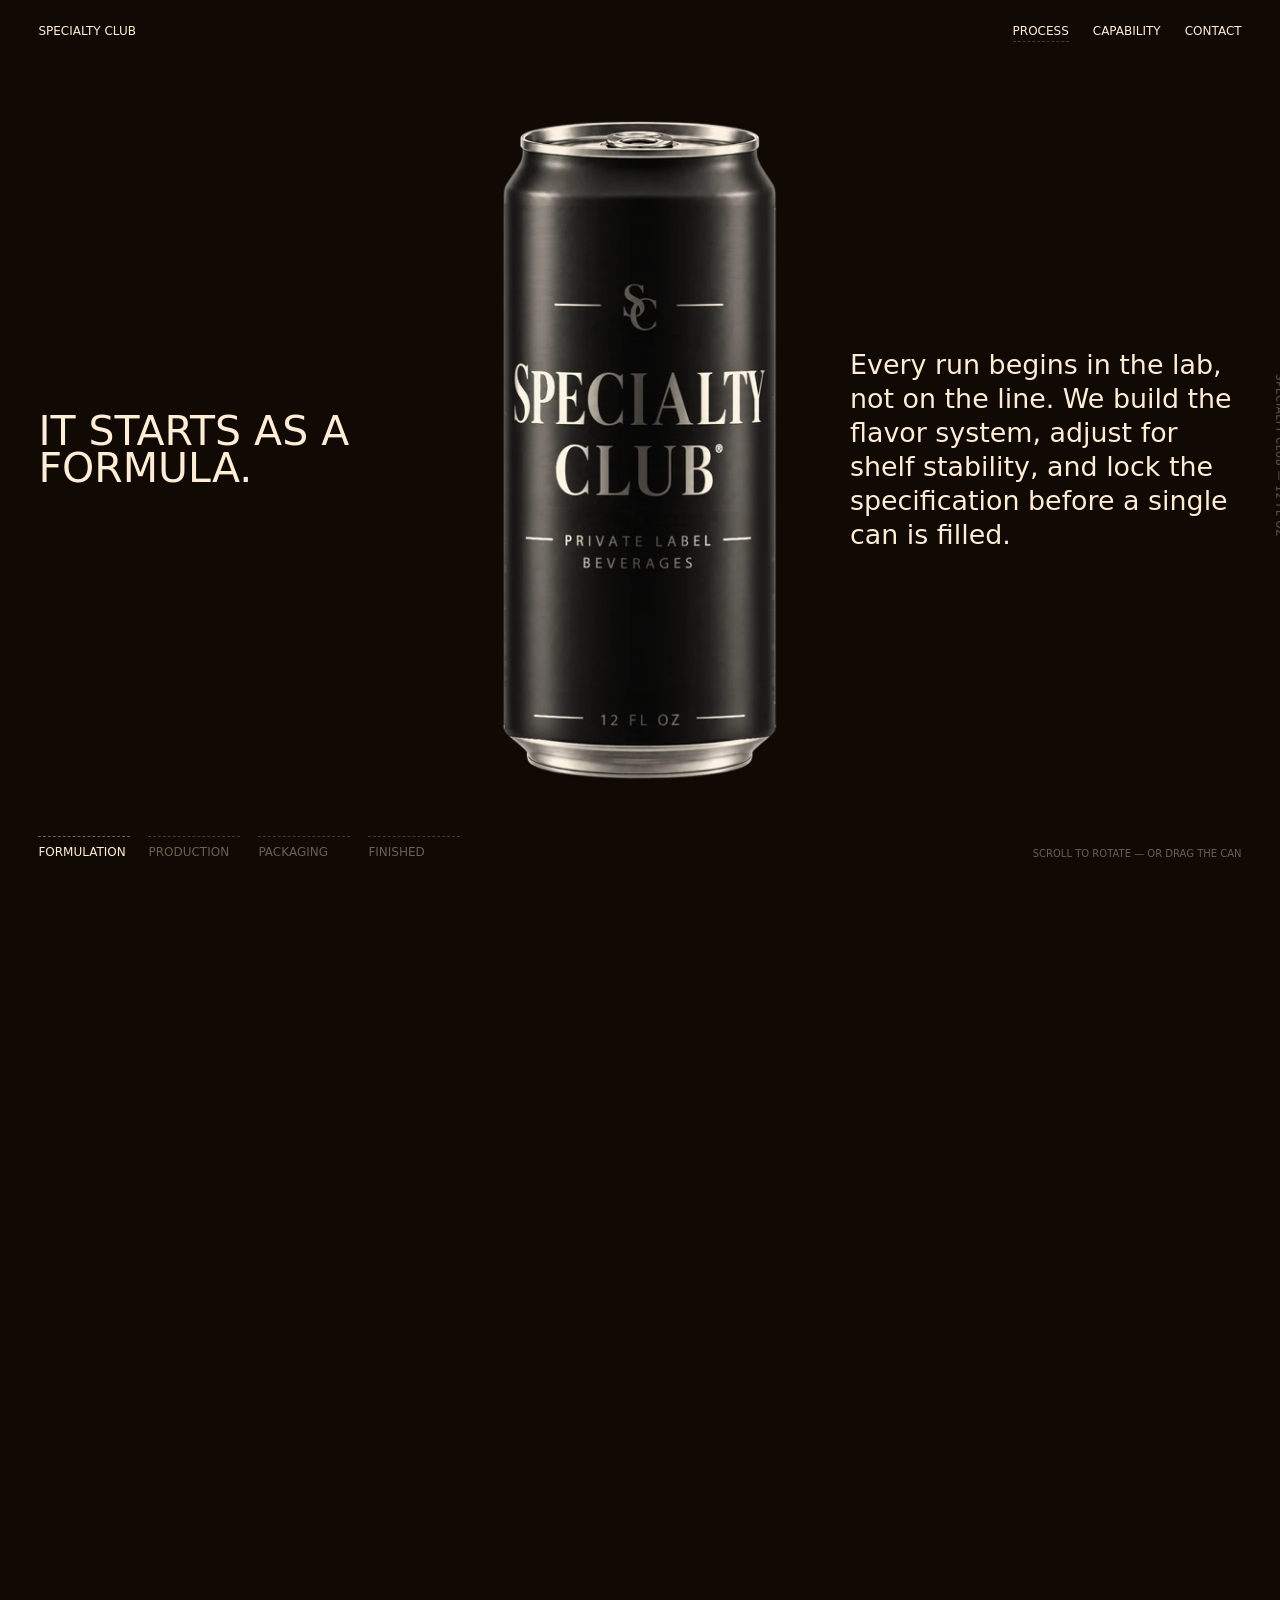
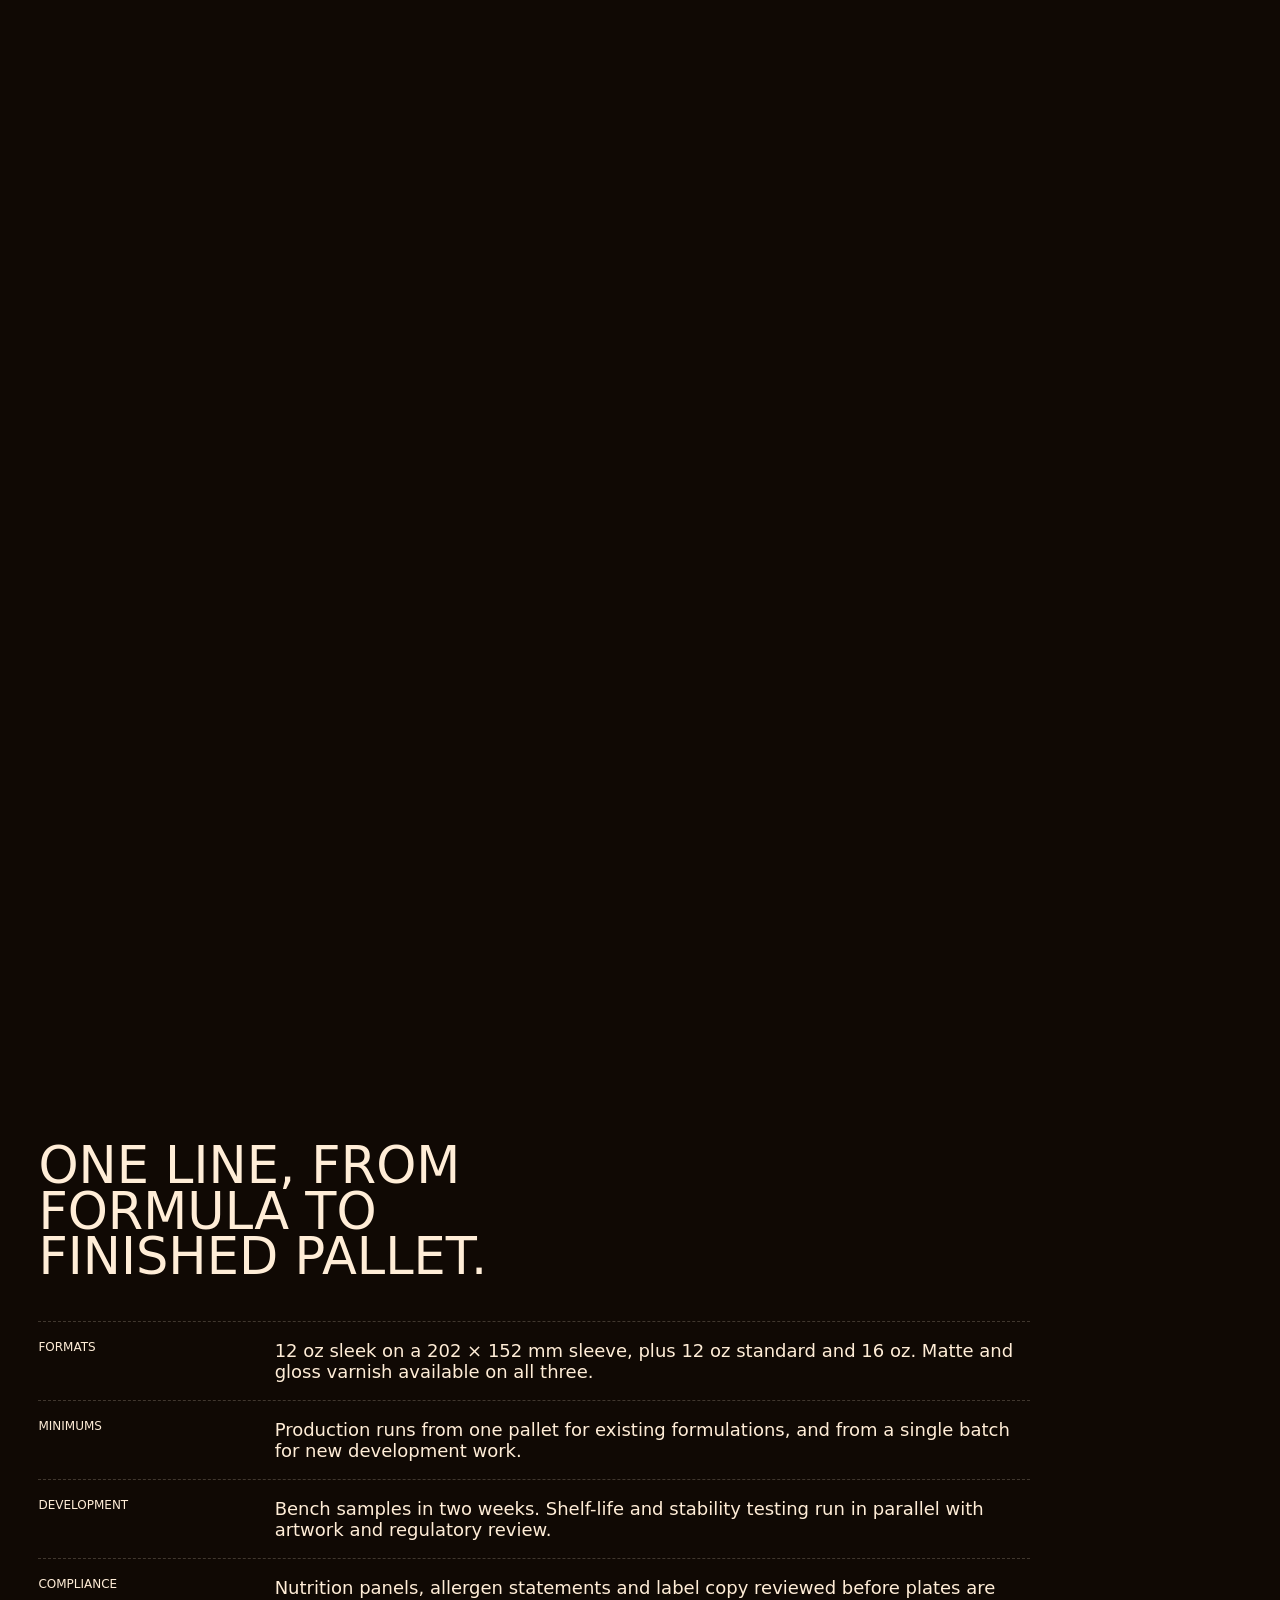
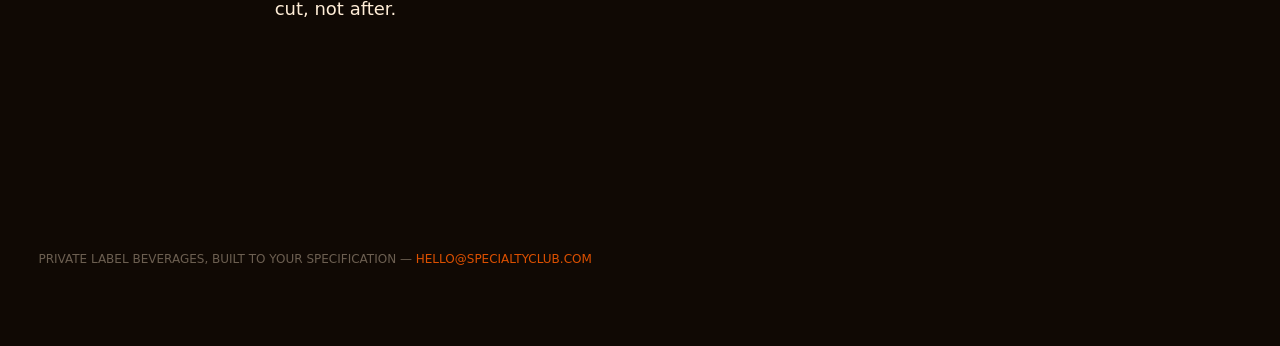
==== commit 0b43e664: "SPECILATY CLUB V3" ====
--- a/1 specialtyclub-site/index.html
+++ b/1 specialtyclub-site/index.html
@@ -3,414 +3,403 @@
 <head>
 <meta charset="utf-8">
 <meta name="viewport" content="width=device-width, initial-scale=1">
-<title>Specialty Club — Contract Beverage Manufacturing</title>
-<meta name="description" content="Contract beverage manufacturer in Winston-Salem, NC. Formulation, co-packing, nitrogen canning, packaging, and design for functional, cannabinoid, and RTD beverages — under one roof since 2014.">
-<link rel="canonical" href="https://specialtyclub.com/">
-<meta name="theme-color" content="#0D0F11">
-<link rel="icon" type="image/png" sizes="32x32" href="favicon-32.png">
-<link rel="icon" type="image/png" sizes="512x512" href="favicon-512.png">
-<link rel="apple-touch-icon" href="apple-touch-icon.png">
-<meta property="og:type" content="website">
-<meta property="og:site_name" content="Specialty Club">
-<meta property="og:title" content="Specialty Club — Contract Beverage Manufacturing">
-<meta property="og:description" content="Private label beverage manufacturing in Winston-Salem, NC. Formulation, co-packing, nitrogen canning, packaging and design — under one roof since 2014.">
-<meta property="og:url" content="https://specialtyclub.com/">
-<meta property="og:image" content="https://specialtyclub.com/og-card.jpg">
-<meta property="og:image:width" content="1200">
-<meta property="og:image:height" content="630">
-<meta name="twitter:card" content="summary_large_image">
-<link rel="preload" href="fonts/space-grotesk-latin-500-normal.woff2" as="font" type="font/woff2" crossorigin>
-<link rel="preload" href="can-poster.webp" as="image" fetchpriority="high">
-<link rel="stylesheet" href="styles.css">
-<noscript><style>
-.fx{opacity:1;transform:none}
-.reveal{height:auto}
-.reveal__stage{position:static;height:auto;padding:60px 0}
-.stage{position:static;opacity:1;visibility:visible;grid-template-columns:1fr;gap:20px;padding:0 var(--gut) 56px}
-.stage h2,.stage p{grid-column:1;justify-self:start;text-align:left}
-.reveal__object{position:static;transform:none;margin:0 auto 52px;width:min(52vw,280px);max-height:none}
-.index,.hint{position:static;margin:0 var(--gut) 36px}
-.sc-gal{height:auto}.sc-gal__stage{position:static;height:auto;padding:80px 0}
-.sc-gal__track{overflow-x:auto}
-</style></noscript>
+<title>Specialty Club — Private label beverage manufacturing</title>
+<meta name="description" content="Formulation, production, packaging and finished beverage under one roof.">
+<style>
+  :root {
+    --color-warm-cream: #ffedd7;
+    --color-walnut-shadow: #100904;
+    --color-bark-brown: #382416;
+    --color-cork-border: #40372e;
+    --color-driftwood: #6c5f51;
+    --color-ember-accent: #dc5000;
+
+    /* Halyard Display Variable is the real face; Inter is the documented
+       structural substitute. Swap the stack if you have the Typekit kit. */
+    --font-display: "halyard-display-variable", "Inter", "Söhne",
+                    ui-sans-serif, system-ui, -apple-system, "Segoe UI", Roboto, sans-serif;
+
+    --text-display: 51px;  --leading-display: 0.9;
+    --text-heading: 41px;  --leading-heading: 0.9;
+    --text-body: 29px;     --leading-body: 1.26;
+    --text-sub: 18px;
+    --sp-12: 12px; --sp-18: 18px; --sp-24: 24px; --sp-41: 41px; --sp-68: 68px;
+  }
+
+  * { box-sizing: border-box; }
+
+  html { -webkit-text-size-adjust: 100%; scroll-behavior: smooth; }
+
+  body {
+    margin: 0;
+    background: var(--color-walnut-shadow);
+    color: var(--color-warm-cream);
+    font-family: var(--font-display);
+    font-weight: 500;
+    font-feature-settings: "ss01" on;
+  }
+
+  ::selection { background: var(--color-bark-brown); color: var(--color-warm-cream); }
+
+  a { color: inherit; }
+
+  /* ------------------------------------------------------------- nav ----- */
+  .nav {
+    position: fixed;
+    inset: 0 0 auto 0;
+    z-index: 20;
+    display: flex;
+    justify-content: space-between;
+    align-items: center;
+    gap: var(--sp-18);
+    padding: var(--sp-24) clamp(var(--sp-18), 3vw, var(--sp-41));
+    font-size: 12px;
+    text-transform: uppercase;
+    mix-blend-mode: normal;
+  }
+
+  .nav__list { display: flex; gap: var(--sp-24); list-style: none; margin: 0; padding: 0; }
+  .nav__list a { text-decoration: none; padding-bottom: 3px; }
+  .nav__list a[aria-current="true"] { border-bottom: 1px dashed var(--color-cork-border); }
+
+  /* right-edge serial, a physical-product artifact */
+  .serial {
+    position: fixed;
+    right: 0;
+    top: 50%;
+    z-index: 20;
+    transform: rotate(90deg) translateX(50%);
+    transform-origin: right center;
+    font-size: 10px;
+    letter-spacing: .08em;
+    text-transform: uppercase;
+    color: var(--color-driftwood);
+    pointer-events: none;
+  }
+
+  /* -------------------------------------------------------- pinned reveal - */
+  .reveal { position: relative; height: 460vh; }
+
+  .reveal__stage {
+    position: sticky;
+    top: 0;
+    height: 100vh;
+  }
+
+  /* Each step is a full-bleed overlay running the same three-column grid, so
+     the heading and its body copy stay one block in the markup. */
+  .stage {
+    position: absolute;
+    inset: 0;
+    display: grid;
+    grid-template-columns: 1fr minmax(200px, 30vw) 1fr;
+    align-items: center;
+    gap: var(--sp-18);
+    padding: 0 clamp(var(--sp-18), 3vw, var(--sp-41));
+    opacity: 0;
+    visibility: hidden;
+    transition: opacity .35s ease;
+    pointer-events: none;
+  }
+
+  .stage[data-active] { opacity: 1; visibility: visible; }
+
+  .stage h2 {
+    grid-column: 1;
+    justify-self: end;
+    max-width: 20ch;
+    margin: 0;
+    font-size: clamp(26px, 3.4vw, var(--text-heading));
+    line-height: var(--leading-heading);
+    font-weight: 500;
+    text-transform: uppercase;
+  }
+
+  .stage p {
+    grid-column: 3;
+    justify-self: start;
+    max-width: 32ch;
+    margin: 0;
+    font-size: clamp(18px, 2.1vw, var(--text-body));
+    line-height: var(--leading-body);
+    font-weight: 400;
+  }
+
+  .reveal__object {
+    position: absolute;
+    left: 50%;
+    top: 50%;
+    transform: translate(-50%, -50%);
+    z-index: 4;
+    width: min(30vw, 320px);
+    aspect-ratio: 294 / 692;
+    max-height: 74vh;
+  }
+
+  .reveal__poster {
+    position: absolute;
+    inset: 0;
+    display: block;
+  }
+
+  .reveal__poster img,
+  .turntable__canvas {
+    position: absolute;
+    inset: 0;
+    width: 100%;
+    height: 100%;
+    object-fit: contain;
+  }
+
+  .turntable__canvas { opacity: 0; transition: opacity .5s ease; cursor: grab; }
+  .reveal[data-ready] .turntable__canvas { opacity: 1; }
+  .reveal[data-dragging] .turntable__canvas { cursor: grabbing; }
+  .reveal[data-ready] .reveal__poster { opacity: 0; transition: opacity .5s ease; }
+
+  .turntable__canvas:focus-visible {
+    outline: 1px dashed var(--color-warm-cream);
+    outline-offset: 18px;
+  }
+
+  /* ------------------------------------------------------------ index ----- */
+  .index {
+    position: absolute;
+    left: clamp(var(--sp-18), 3vw, var(--sp-41));
+    bottom: var(--sp-41);
+    z-index: 5;
+    display: flex;
+    gap: var(--sp-18);
+    list-style: none;
+    margin: 0;
+    padding: 0;
+    font-size: 12px;
+    text-transform: uppercase;
+    color: var(--color-driftwood);
+  }
+
+  .index li { padding-top: 8px; border-top: 1px dashed var(--color-cork-border); min-width: 92px; }
+  .index li[data-active] { color: var(--color-warm-cream); border-top-color: var(--color-driftwood); }
+
+  .hint {
+    position: absolute;
+    right: clamp(var(--sp-18), 3vw, var(--sp-41));
+    bottom: var(--sp-41);
+    z-index: 5;
+    margin: 0;
+    font-size: 10px;
+    text-transform: uppercase;
+    color: var(--color-driftwood);
+  }
+
+  /* ---------------------------------------------------------- spec block -- */
+  .spec {
+    min-height: 100vh;
+    display: flex;
+    flex-direction: column;
+    justify-content: center;
+    padding: var(--sp-68) clamp(var(--sp-18), 3vw, var(--sp-41));
+  }
+
+  .spec h2 {
+    margin: 0 0 var(--sp-41);
+    font-size: clamp(28px, 4.2vw, var(--text-display));
+    line-height: var(--leading-display);
+    font-weight: 500;
+    text-transform: uppercase;
+    max-width: 18ch;
+  }
+
+  .spec dl { margin: 0; max-width: 62rem; }
+
+  .spec__row {
+    display: grid;
+    grid-template-columns: minmax(140px, 22%) 1fr;
+    gap: var(--sp-18);
+    padding: var(--sp-18) 0;
+    border-top: 1px dashed var(--color-cork-border);
+  }
+
+  .spec dt { font-size: 12px; text-transform: uppercase; }
+  .spec dd { margin: 0; font-size: clamp(15px, 1.5vw, var(--text-sub)); font-weight: 400; color: var(--color-warm-cream); }
+
+  .colophon {
+    padding: 0 clamp(var(--sp-18), 3vw, var(--sp-41)) var(--sp-68);
+    font-size: 12px;
+    text-transform: uppercase;
+    color: var(--color-driftwood);
+  }
+
+  .colophon a { color: var(--color-ember-accent); text-decoration: none; }
+  .colophon a:hover, .colophon a:focus-visible { text-decoration: underline; }
+
+  /* ------------------------------------------------------------ mobile ---- */
+  @media (max-width: 900px) {
+    .reveal { height: 420vh; }
+    .stage {
+      grid-template-columns: 1fr;
+      grid-template-rows: auto 42vh auto;
+      align-content: center;
+      gap: var(--sp-24);
+      padding-top: var(--sp-68);
+      padding-bottom: 120px;
+    }
+    .stage h2 { grid-column: 1; grid-row: 1; justify-self: start; }
+    .stage p  { grid-column: 1; grid-row: 3; justify-self: start; max-width: 34ch; }
+    .reveal__object { width: 52vw; max-height: 40vh; }
+    .index { gap: var(--sp-12); font-size: 10px; }
+    .index li { min-width: 0; flex: 1; }
+    .hint, .serial { display: none; }
+  }
+
+  @media (prefers-reduced-motion: reduce) {
+    html { scroll-behavior: auto; }
+    .reveal { height: auto; }
+    .reveal__stage { position: static; height: auto; padding: 24vh 0 var(--sp-68); }
+    .stage {
+      position: static;
+      opacity: 1;
+      visibility: visible;
+      pointer-events: auto;
+      grid-template-columns: 1fr;
+      gap: var(--sp-18);
+      padding-bottom: var(--sp-68);
+    }
+    .stage h2, .stage p { grid-column: 1; justify-self: start; }
+    .reveal__object {
+      position: static;
+      transform: none;
+      margin: 0 auto var(--sp-68);
+      width: min(52vw, 300px);
+    }
+    .index, .hint { position: static; margin: 0 clamp(18px, 3vw, 41px) var(--sp-41); }
+    .turntable__canvas, .reveal__poster { transition: none; }
+  }
+
+</style>
 </head>
 <body>
-<a class="skip" href="#main">Skip to content</a>
-
-<nav id="nav">
-  <a class="brand" href="index.html"><img src="logo-cream.png" alt="Specialty Club" width="150" height="162" style="height:40px;width:auto"></a>
-  <ul>
-    <li><a href="#platforms">Platforms</a></li>
-    <li><a href="#process">Process</a></li>
-    <li><a href="#proof">Proof</a></li>
-    <li><a href="about.html">About</a></li>
-    <li><a href="contact.html">Start a project</a></li>
+
+<nav class="nav">
+  <span>Specialty Club</span>
+  <ul class="nav__list">
+    <li><a href="#reveal" aria-current="true">Process</a></li>
+    <li><a href="#spec">Capability</a></li>
+    <li><a href="#contact">Contact</a></li>
   </ul>
 </nav>
 
-<span class="serial">Specialty Club — Winston-Salem NC</span>
-
-<main id="main">
-
-<!-- 01 ------------------------------------------------------------- hero -->
-<header class="sc-hero">
-  <div class="sc-hero__copy">
-    <p class="eyebrow">Private label beverage manufacturing</p>
-    <h1 class="display">We build<br>beverage brands.</h1>
-    <p class="lede">From formulation to full-scale production, under one roof in North Carolina.</p>
-    <div class="sc-hero__actions">
-      <a class="btn-fill" href="contact.html">Start your project</a>
-      <a class="btn-ghost" href="#platforms">Explore capabilities</a>
-    </div>
-  </div>
-
-  <div class="sc-hero__can">
-    <img src="can-poster.webp" width="595" height="1442" fetchpriority="high"
-         alt="A matte black 12 fl oz Specialty Club can with the SC monogram and wordmark in cream.">
-  </div>
-
-  <div class="sc-hero__meta">
-    <div><span class="k">Operating since</span><span class="v">2014</span></div>
-    <div><span class="k">Functional platforms</span><span class="v">Twelve</span></div>
-    <div><span class="k">Formulation to fill</span><span class="v">One roof</span></div>
-  </div>
-
-  <p class="sc-scrollcue">Scroll</p>
-</header>
-
-<!-- 02 ----------------------------------------------------- idea → formula -->
-<section class="sc-idea" id="formulation">
-  <div class="sc-idea__bg" aria-hidden="true">
-    <img src="rnd-botanicals.webp" width="1536" height="1024" loading="lazy" decoding="async" alt="">
-  </div>
-  <div class="sc-idea__in fx">
-    <p class="eyebrow">What we formulate</p>
-    <h2 class="display">From idea<br>to formula.</h2>
-    <p class="lede">Flavor development, functional ingredients, formulation, testing and scale-up — built
-      around your beverage. Every run begins in the lab, not on the line: we build the flavor system,
-      adjust for shelf stability, and lock the specification before a single can is filled.</p>
-    <ul class="sc-tags">
-      <li>Formulation</li><li>Flavor development</li><li>Functional ingredients</li><li>R&amp;D</li>
-    </ul>
-  </div>
-</section>
-
-<!-- 03 ---------------------------------------------- formula → production -->
-<section class="sc-prod">
-  <figure class="sc-prod__film fx">
-    <video muted loop playsinline preload="none" poster="line-coder-poster.jpg"
-           data-src="line-coder.mp4" aria-label="Cans moving through date coding on the Specialty Club line."></video>
-    <figcaption>Date coding · Winston-Salem</figcaption>
-  </figure>
-
-  <div class="fx">
-    <p class="eyebrow">Formula to finished pallet</p>
-    <h2 class="heading">Formulated.<br>Produced.<br>Ready to scale.</h2>
-    <p class="lede">Commercial beverage manufacturing with the infrastructure to take products from pilot
-      runs to national production.</p>
-
-    <dl class="sc-spec">
-      <div class="sc-spec__row">
-        <dt>Capacity</dt>
-        <dd><b>Up to 500,000 cans per week.</b> Small-batch trials through full production runs.</dd>
-      </div>
-      <div class="sc-spec__row">
-        <dt>Formats</dt>
-        <dd>12 oz sleek, 12 oz standard and 19.2 oz. Sleeved or direct print.</dd>
-      </div>
-      <div class="sc-spec__row">
-        <dt>Minimum order</dt>
-        <dd>10,000 units per SKU.</dd>
-      </div>
-      <div class="sc-spec__row">
-        <dt>Lead time</dt>
-        <dd>6 to 8 weeks from concept to finished goods, with artwork and regulatory review running in parallel.</dd>
-      </div>
-      <div class="sc-spec__row">
-        <dt>Nitrogen dosing</dt>
-        <dd>Available across all lines for shelf life, purity and a clean, steady pour.</dd>
-      </div>
-      <div class="sc-spec__row">
-        <dt>Compliance</dt>
-        <dd>GMP-certified facility. Permitted by the North Carolina Department of Agriculture &amp;
-          Consumer Services and registered with the U.S. Food and Drug Administration.</dd>
-      </div>
-    </dl>
-  </div>
-</section>
-
-<!-- 04 --------------------------------------------------------- platforms -->
-<section class="sc-plat" id="platforms">
-  <div class="fx">
-    <p class="eyebrow">Every functional platform</p>
-    <h2 class="heading">One partner.<br>Twelve platforms.</h2>
-  </div>
-  <ul class="sc-plat__list" id="platlist">
-    <li><span class="sc-plat__name">Cannabinoids</span><span class="sc-plat__note">THC · CBD · Hemp</span></li>
-    <li><span class="sc-plat__name">Functional mushrooms</span><span class="sc-plat__note">Lion's Mane · Reishi · Cordyceps</span></li>
-    <li><span class="sc-plat__name">Adaptogens</span><span class="sc-plat__note">Ashwagandha · Rhodiola</span></li>
-    <li><span class="sc-plat__name">Nootropics</span><span class="sc-plat__note">Focus &amp; clarity blends</span></li>
-    <li><span class="sc-plat__name">Kava</span><span class="sc-plat__note">Calm &amp; unwind</span></li>
-    <li><span class="sc-plat__name">Kratom</span><span class="sc-plat__note">Botanical actives</span></li>
-    <li><span class="sc-plat__name">Botanical extracts</span><span class="sc-plat__note">Herbal &amp; plant-based</span></li>
-    <li><span class="sc-plat__name">Electrolytes</span><span class="sc-plat__note">Hydration &amp; recovery</span></li>
-    <li><span class="sc-plat__name">Vitamins &amp; minerals</span><span class="sc-plat__note">Fortified formulas</span></li>
-    <li><span class="sc-plat__name">Pre + probiotics</span><span class="sc-plat__note">Gut-forward drinks</span></li>
-    <li><span class="sc-plat__name">Amino acids</span><span class="sc-plat__note">L-Theanine · Taurine</span></li>
-    <li><span class="sc-plat__name">Natural energy</span><span class="sc-plat__note">Clean caffeine &amp; guarana</span></li>
-  </ul>
-  <p class="sc-plat__foot">Don't see your active? If it can go in a can, we can formulate around it.</p>
-</section>
-
-<!-- 05 ------------------------------------------------- the can, in stages -->
-<section class="reveal" id="process">
+<span class="serial">Specialty Club — 12 fl oz</span>
+
+<section class="reveal" id="reveal">
   <div class="reveal__stage" data-turntable-stage>
 
     <article class="stage" data-stage="0" data-active>
       <h2>It starts as a formula.</h2>
-      <p>Build something new, or adapt a health-forward base across any of our functional platforms.
-         The flavor system, the actives and the shelf-life target are set before anything is scheduled.</p>
+      <p>Every run begins in the lab, not on the line. We build the flavor
+         system, adjust for shelf stability, and lock the specification before
+         a single can is filled.</p>
     </article>
 
     <article class="stage" data-stage="1">
-      <h2>Then it becomes a batch.</h2>
-      <p>Blending and precision filling happen under one roof, from first trial run to full-scale,
-         high-speed production. Each batch is assayed before it fills.</p>
+      <h2>Dose is a manufacturing problem.</h2>
+      <p>Nano-emulsion carries the cannabinoid into suspension so it stays
+         evenly distributed through the run, and each batch is assayed before
+         it fills.</p>
     </article>
 
     <article class="stage" data-stage="2">
-      <h2>The can is part of the product.</h2>
-      <p>High-speed canning with nitrogen dosing available on every line — specified alongside the
-         liquid, not after it, because the format decides how the drink pours and how long it keeps.</p>
+      <h2>The panel is part of the product.</h2>
+      <p>Nutrition, allergen and cannabinoid statements are set alongside the
+         artwork and reviewed before plates are cut. The 202 × 152 mm sleeve is
+         specified with the liquid, not after it.</p>
     </article>
 
     <article class="stage" data-stage="3">
-      <h2>Packed for the shelf.</h2>
-      <p>Sustainable, retail-ready packaging. Nutrition panels, allergen statements and label copy
-         are reviewed before plates are cut, not after.</p>
-    </article>
-
-    <article class="stage" data-stage="4">
       <h2>And it leaves as yours.</h2>
-      <p>Naming, label and full identity from our in-house studio. You leave with a market-ready
-         brand, not just a beverage — your name on the can, and ours nowhere on it.</p>
+      <p>Formulation, fill, packaging and compliance in a single line. Your
+         brand on the can, and our name nowhere on it.</p>
     </article>
 
     <div class="reveal__object" data-turntable-mount>
       <picture class="reveal__poster">
-        <img data-turntable-poster src="can-poster.webp" width="595" height="1442" loading="lazy" decoding="async"
-             alt="The Specialty Club can rotating through the five stages of production.">
+        <source srcset="can-poster.webp" type="image/webp">
+        <img data-turntable-poster src="can-poster.png" width="294" height="692"
+             fetchpriority="high"
+             alt="A matte black 12 fl oz can printed with the Specialty Club monogram and wordmark in cream.">
       </picture>
     </div>
 
     <ol class="index" id="index">
       <li data-active>Formulation</li>
-      <li>Co-packing</li>
-      <li>Canning</li>
+      <li>Production</li>
       <li>Packaging</li>
-      <li>Design</li>
+      <li>Finished</li>
     </ol>
 
     <p class="hint">Scroll to rotate — or drag the can</p>
   </div>
 </section>
 
-<!-- 06 ------------------------------------------------------------ proof -->
-<section class="sc-proof" id="proof">
-  <div class="sc-proof__film" aria-hidden="true">
-    <video muted loop playsinline preload="none" poster="line-run-poster.jpg" data-src="line-run.mp4"></video>
-  </div>
-  <div class="sc-proof__in fx">
-    <p class="eyebrow">Our line · Winston-Salem, NC</p>
-    <h2 class="heading">Real cans.<br>Real volume.<br>Running now.</h2>
-    <p class="lede">Not a design agency that outsources the hard part. A working production floor.</p>
-  </div>
-  <ul class="sc-proof__stats fx">
-    <li><b>500,000</b>Cans per week</li>
-    <li><b>10,000</b>Minimum per SKU</li>
-    <li><b>6–8 weeks</b>Concept to finished goods</li>
-    <li><b>Since 2014</b>In functional beverage</li>
-  </ul>
+<section class="spec" id="spec">
+  <h2>One line, from formula to finished pallet.</h2>
+  <dl>
+    <div class="spec__row">
+      <dt>Formats</dt>
+      <dd>12 oz sleek on a 202 × 152 mm sleeve, plus 12 oz standard and 16 oz. Matte and gloss varnish available on all three.</dd>
+    </div>
+    <div class="spec__row">
+      <dt>Minimums</dt>
+      <dd>Production runs from one pallet for existing formulations, and from a single batch for new development work.</dd>
+    </div>
+    <div class="spec__row">
+      <dt>Development</dt>
+      <dd>Bench samples in two weeks. Shelf-life and stability testing run in parallel with artwork and regulatory review.</dd>
+    </div>
+    <div class="spec__row">
+      <dt>Compliance</dt>
+      <dd>Nutrition panels, allergen statements and label copy reviewed before plates are cut, not after.</dd>
+    </div>
+  </dl>
 </section>
 
-<!-- 07 ---------------------------------------------------------- gallery -->
-<section class="sc-gal" id="made">
-  <div class="sc-gal__stage">
-    <div class="sc-gal__head fx">
-      <p class="eyebrow">Made at Specialty Club</p>
-      <h2 class="heading">Brands that left<br>as finished goods.</h2>
-    </div>
-    <div class="sc-gal__track" id="galtrack">
-      <figure class="sc-gal__item">
-        <img src="can-probiotic-water.webp" width="812" height="1150" loading="lazy" decoding="async" alt="Earth Bevs Probiotic Water can.">
-        <figcaption><span class="n">Probiotic Water</span><span class="c">Pre + probiotics</span></figcaption>
-      </figure>
-      <figure class="sc-gal__item">
-        <img src="can-aloe.webp" width="712" height="1150" loading="lazy" decoding="async" alt="Aloe Water original flavor can.">
-        <figcaption><span class="n">Aloe Water</span><span class="c">Botanical extracts</span></figcaption>
-      </figure>
-      <figure class="sc-gal__item">
-        <img src="can-vitamin-tea.webp" width="492" height="1150" loading="lazy" decoding="async" alt="Earth Bevs Vitamin Tea, Strawberry Shortcake can.">
-        <figcaption><span class="n">Vitamin Tea</span><span class="c">Vitamins &amp; minerals</span></figcaption>
-      </figure>
-      <figure class="sc-gal__item">
-        <img src="can-probiotic-strawberry.webp" width="766" height="1150" loading="lazy" decoding="async" alt="Earth Bevs Probiotic Water, Strawberry can.">
-        <figcaption><span class="n">Probiotic Strawberry</span><span class="c">Pre + probiotics</span></figcaption>
-      </figure>
-      <figure class="sc-gal__item">
-        <img src="can-hemp-drnk.webp" width="682" height="1150" loading="lazy" decoding="async" alt="Hemp Drnk raspberry iced tea can.">
-        <figcaption><span class="n">Hemp Drnk</span><span class="c">Cannabinoids</span></figcaption>
-      </figure>
-    </div>
-  </div>
-</section>
-
-<!-- 08 -------------------------------------------------------------- cta -->
-<section class="sc-cta" id="contact">
-  <div class="fx sc-cta__in">
-    <p class="eyebrow">Start a project</p>
-    <h2 class="display">Start your beverage today.</h2>
-  </div>
-  <p class="lede fx">Tell us what you're building. We'll come back with a path from recipe to ready-to-ship.</p>
-  <div class="sc-cta__actions fx">
-    <a class="btn-fill" href="contact.html">Get in touch</a>
-    <a class="btn-ghost" href="tel:+18009130257">+1 (800) 913-0257</a>
-  </div>
-</section>
-
-</main>
-
-<footer>
-  <span class="f-brand"><img src="logo-mono.png" alt="Specialty Club" width="150" height="162"></span>
-  <div class="f-contact">
-    <a href="tel:+18009130257">+1 (800) 913-0257</a>
-    <a href="mailto:sales@thespecialtyclub.com">sales@thespecialtyclub.com</a>
-    <span>105 Akron Dr · Winston-Salem, NC</span>
-  </div>
-  <span class="f-legal">© 2026 Specialty Club Corp</span>
+<footer class="colophon" id="contact">
+  <p>Private label beverages, built to your specification —
+     <a href="mailto:hello@specialtyclub.com">hello@specialtyclub.com</a></p>
 </footer>
-
-<script type="application/ld+json">
-{"@context":"https://schema.org","@type":"LocalBusiness","name":"Specialty Club",
-"description":"Contract and private label beverage manufacturer offering formulation, co-packing, nitrogen canning, packaging and design for functional, cannabinoid and RTD beverages.",
-"url":"https://specialtyclub.com/","telephone":"+1-800-913-0257","email":"sales@thespecialtyclub.com",
-"address":{"@type":"PostalAddress","streetAddress":"105 Akron Dr","addressLocality":"Winston-Salem","addressRegion":"NC","addressCountry":"US"},
-"foundingDate":"2014","image":"https://specialtyclub.com/og-card.jpg"}
-</script>
 
 <script src="can-turntable.js"></script>
 <script>
 (function () {
-  'use strict';
-  var reduce = matchMedia('(prefers-reduced-motion: reduce)').matches;
-
-  /* section reveals */
-  var fx = document.querySelectorAll('.fx');
-  if ('IntersectionObserver' in window && !reduce) {
-    var io = new IntersectionObserver(function (es) {
-      es.forEach(function (e) { if (e.isIntersecting) { e.target.classList.add('in'); io.unobserve(e.target); } });
-    }, { rootMargin: '0px 0px -12% 0px' });
-    fx.forEach(function (el) { io.observe(el); });
-  } else {
-    fx.forEach(function (el) { el.classList.add('in'); });
-  }
-
-  /* nav gains a backdrop once it leaves the hero */
-  var nav = document.getElementById('nav');
-  addEventListener('scroll', function () {
-    nav.classList.toggle('tucked', scrollY > 80);
-  }, { passive: true });
-
-  /* video: nothing is fetched until the section is close */
-  document.querySelectorAll('video[data-src]').forEach(function (v) {
-    var load = function () {
-      if (v.src) return;
-      v.src = v.dataset.src;
-      v.load();
-      var p = v.play();
-      if (p && p.catch) p.catch(function () {});
-    };
-    if ('IntersectionObserver' in window) {
-      new IntersectionObserver(function (es, o) {
-        if (es[0].isIntersecting) { load(); o.disconnect(); }
-      }, { rootMargin: '300px' }).observe(v);
-    } else { load(); }
-  });
-
-  /* platform index lights the row nearest the middle of the viewport */
-  var rows = [].slice.call(document.querySelectorAll('#platlist li'));
-  if (rows.length && !reduce) {
-    var tick = false;
-    var lightRows = function () {
-      var mid = innerHeight * 0.55;
-      rows.forEach(function (li) {
-        var r = li.getBoundingClientRect();
-        li.classList.toggle('lit', r.top < mid && r.bottom > innerHeight * 0.18);
-      });
-      tick = false;
-    };
-    addEventListener('scroll', function () {
-      if (!tick) { tick = true; requestAnimationFrame(lightRows); }
-    }, { passive: true });
-    lightRows();
-  } else {
-    rows.forEach(function (li) { li.classList.add('lit'); });
-  }
-
-  /* gallery: vertical scroll drives the lineup sideways */
-  var gal = document.getElementById('made');
-  var track = document.getElementById('galtrack');
-  if (gal && track && !reduce) {
-    var shift = 0, gtick = false;
-    var measure = function () {
-      if (!matchMedia('(min-width: 761px)').matches) {
-        shift = 0; gal.style.height = ''; track.style.transform = '';
-        return;
-      }
-      shift = Math.max(0, track.scrollWidth - innerWidth + 40);
-      /* the section is only as tall as the sideways travel it has to cover */
-      gal.style.height = shift > 0 ? (innerHeight + shift) + 'px' : '100svh';
-    };
-    var move = function () {
-      if (!shift) return;
-      var r = gal.getBoundingClientRect();
-      var span = gal.offsetHeight - innerHeight;
-      var p = span > 0 ? Math.min(1, Math.max(0, -r.top / span)) : 0;
-      track.style.transform = 'translate3d(' + (-p * shift) + 'px,0,0)';
-      gtick = false;
-    };
-    addEventListener('scroll', function () {
-      if (!gtick) { gtick = true; requestAnimationFrame(move); }
-    }, { passive: true });
-    addEventListener('resize', function () { measure(); move(); }, { passive: true });
-    measure(); move();
-  }
-
-  /* the can: five poses across one continuous turn */
-  var STAGES = 5;
+  var STAGES = 4;
   var groups = document.querySelectorAll('.stage');
   var index = document.getElementById('index').children;
   var current = -1;
+
   function setStage(i) {
     if (i === current) return;
     current = i;
     for (var g = 0; g < groups.length; g++) {
-      groups[g].toggleAttribute('data-active', +groups[g].dataset.stage === i);
+      var on = +groups[g].dataset.stage === i;
+      groups[g].toggleAttribute('data-active', on);
     }
     for (var j = 0; j < index.length; j++) {
       index[j].toggleAttribute('data-active', j === i);
     }
   }
 
-  CanTurntable.mount(document.getElementById('process'), {
+  CanTurntable.mount(document.getElementById('reveal'), {
     frames: 36,
-    preload: 1,
+    preload: 1,          // first paint waits on nothing but the poster
+
+    /* The can settles into a pose for each section and turns between them,
+       rather than spinning at a constant rate. One continuous 360 in a single
+       direction, with four rests. Packaging is the section that faces the
+       back panel. */
     stops: [
-      { at: 0.10, frame:   0,   hold: 0.05 },   /* formulation — front lockup */
-      { at: 0.30, frame:  -6.4, hold: 0.05 },   /* co-packing  — three-quarter */
-      { at: 0.50, frame: -12.7, hold: 0.05 },   /* canning     — side panel    */
-      { at: 0.70, frame: -23.3, hold: 0.05 },   /* packaging   — reverse panel */
-      { at: 0.90, frame: -36,   hold: 0.05 }    /* design      — back to front */
+      { at: 0.125, frame:   0,   hold: 0.06 },  // formulation — lockup, 0°
+      { at: 0.375, frame: -12.7, hold: 0.06 },  // production  — benefits, -127°
+      { at: 0.625, frame: -23.3, hold: 0.06 },  // packaging   — panel, -233°
+      { at: 0.875, frame: -36,   hold: 0.06 }   // finished    — lockup, -360°
     ],
     src: function (i, tier) {
       return 'seq/' + tier + '/can_' + String(i).padStart(2, '0') + '.webp';
@@ -419,6 +408,7 @@
       setStage(Math.min(STAGES - 1, Math.floor(p * STAGES * 0.999)));
     }
   });
+
   setStage(0);
 })();
 </script>
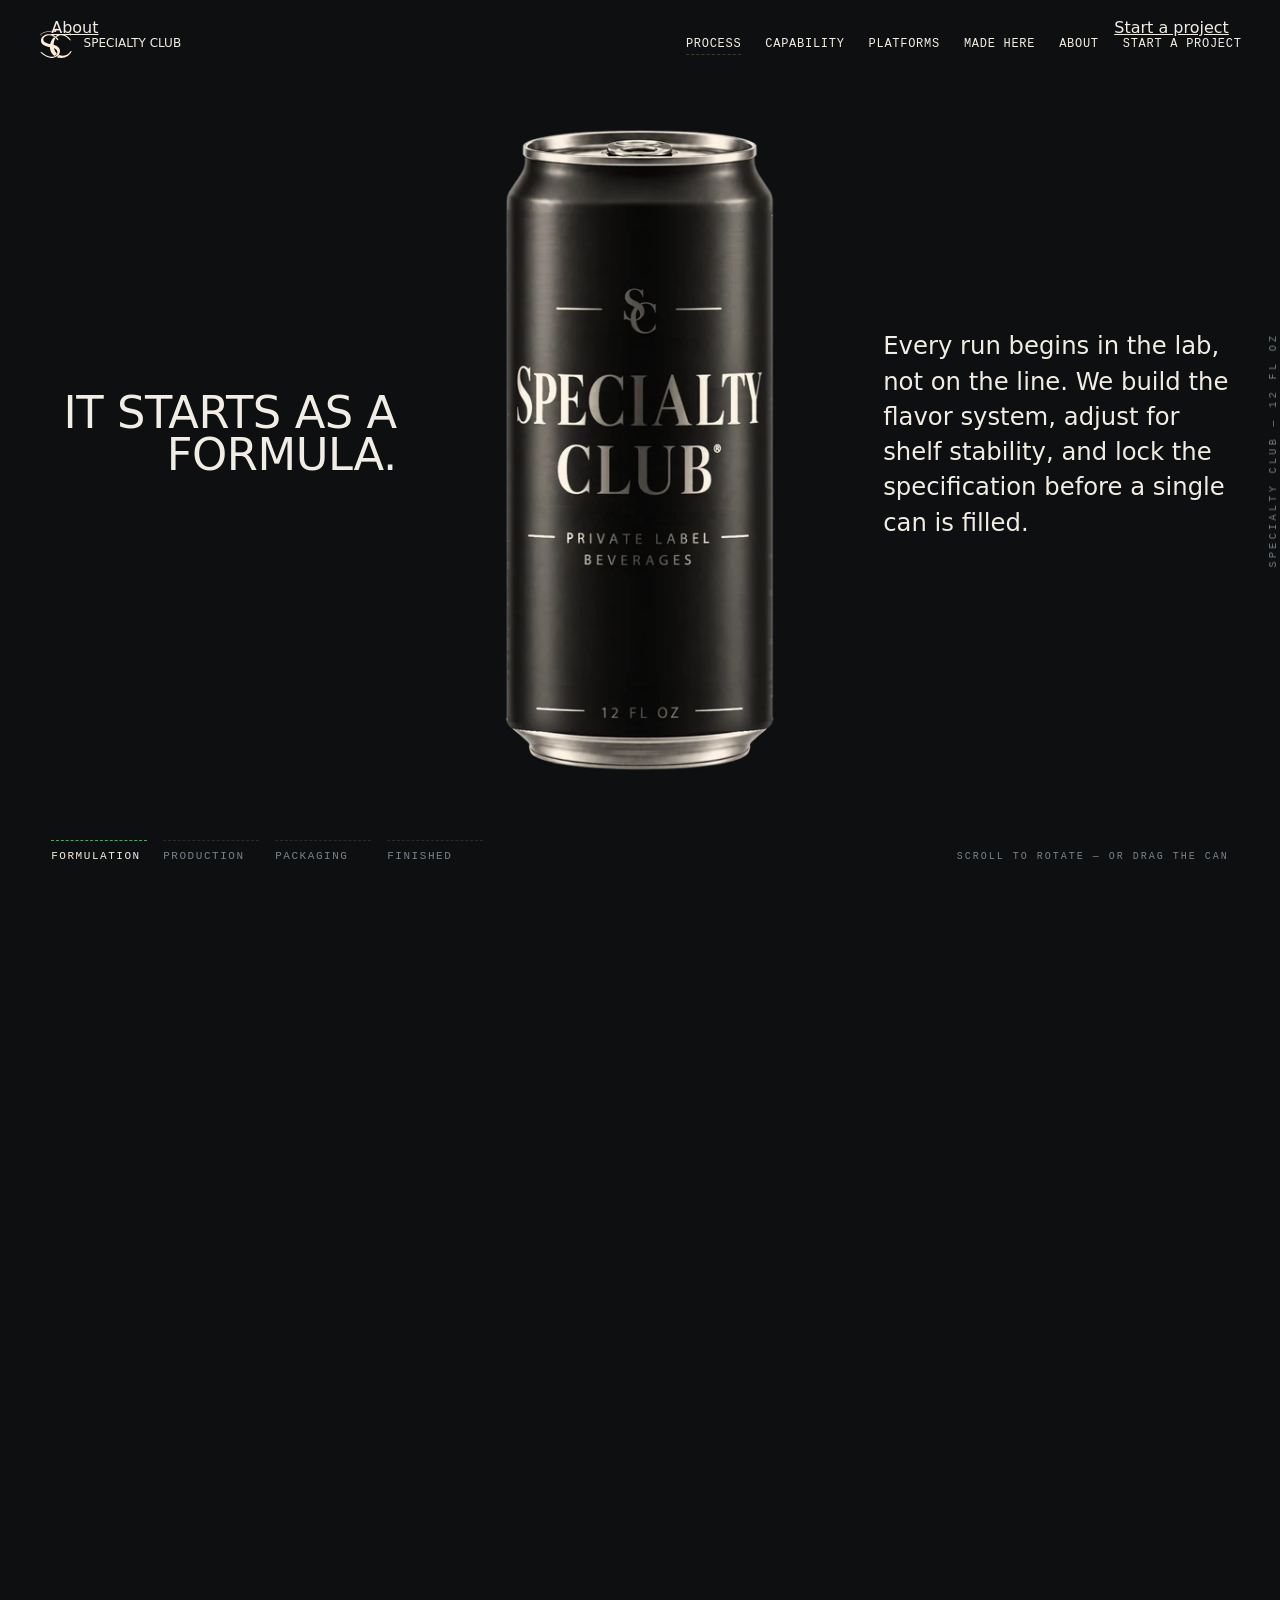
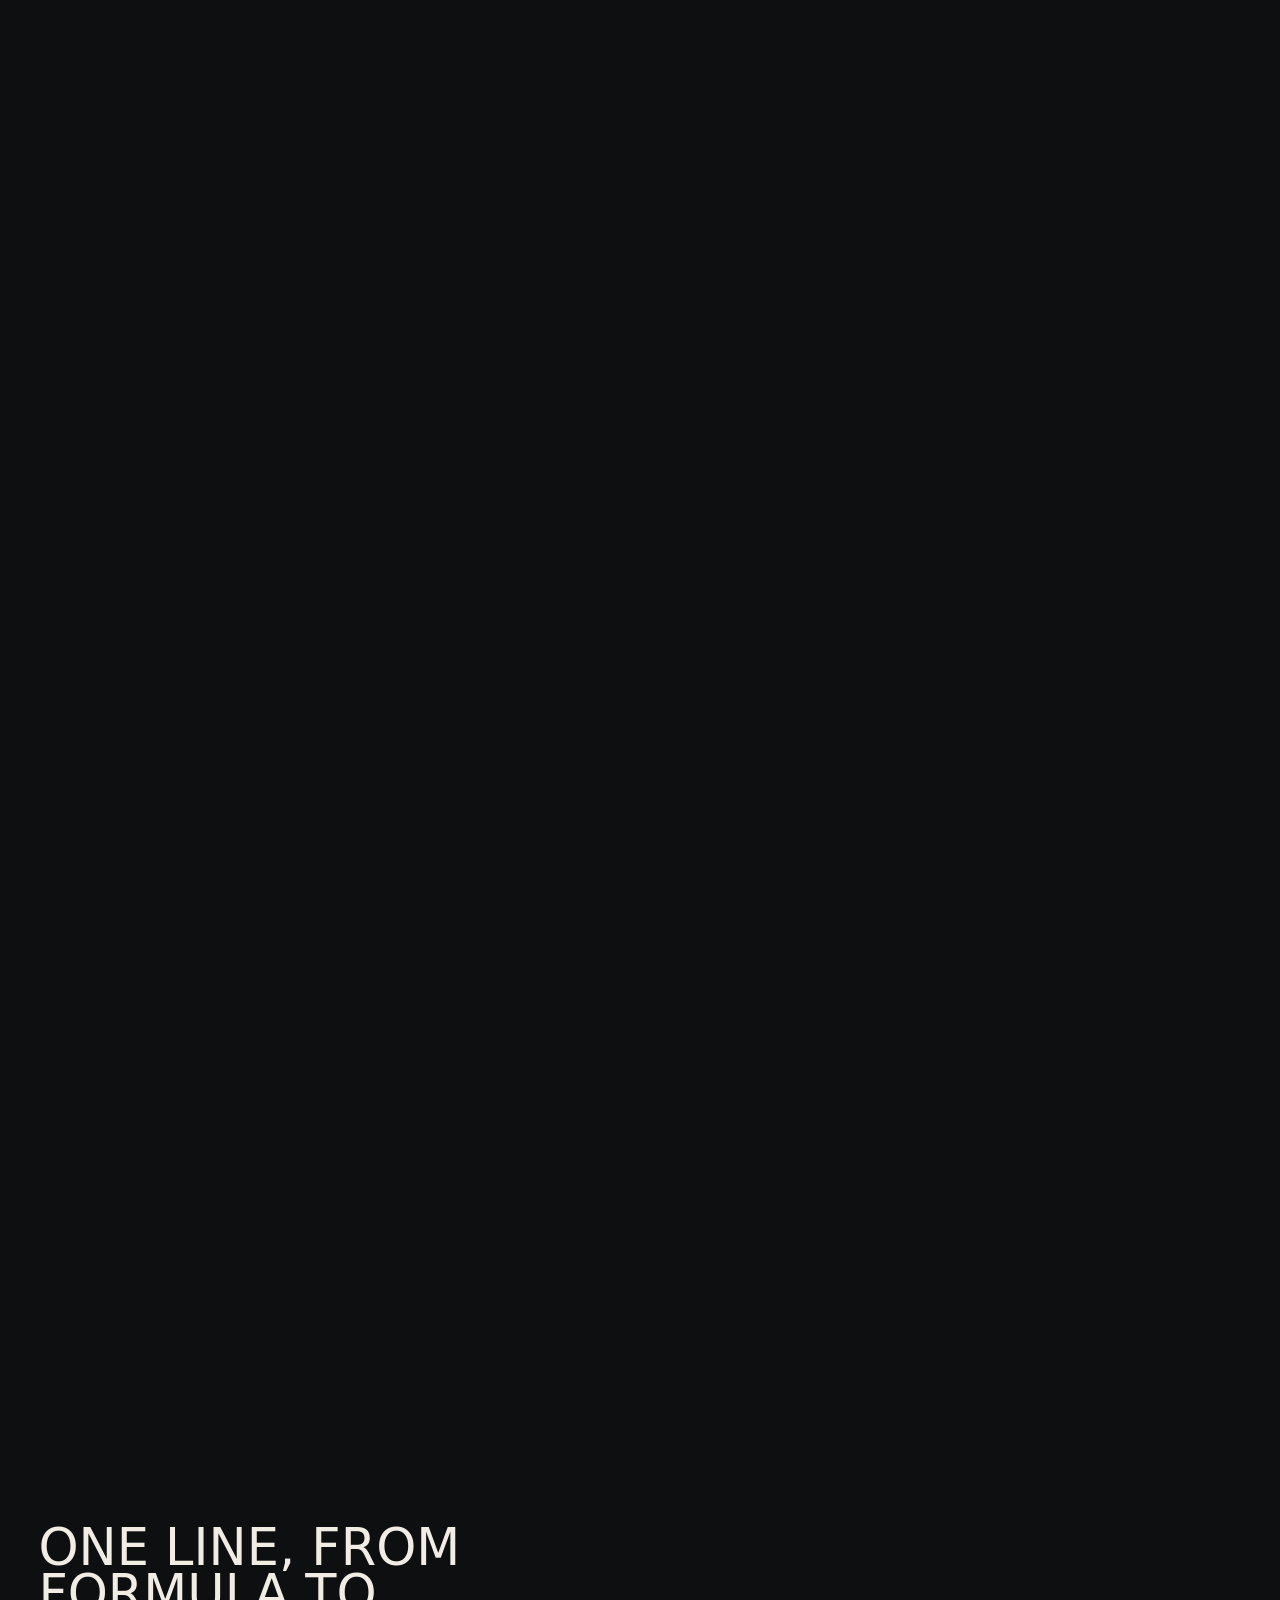
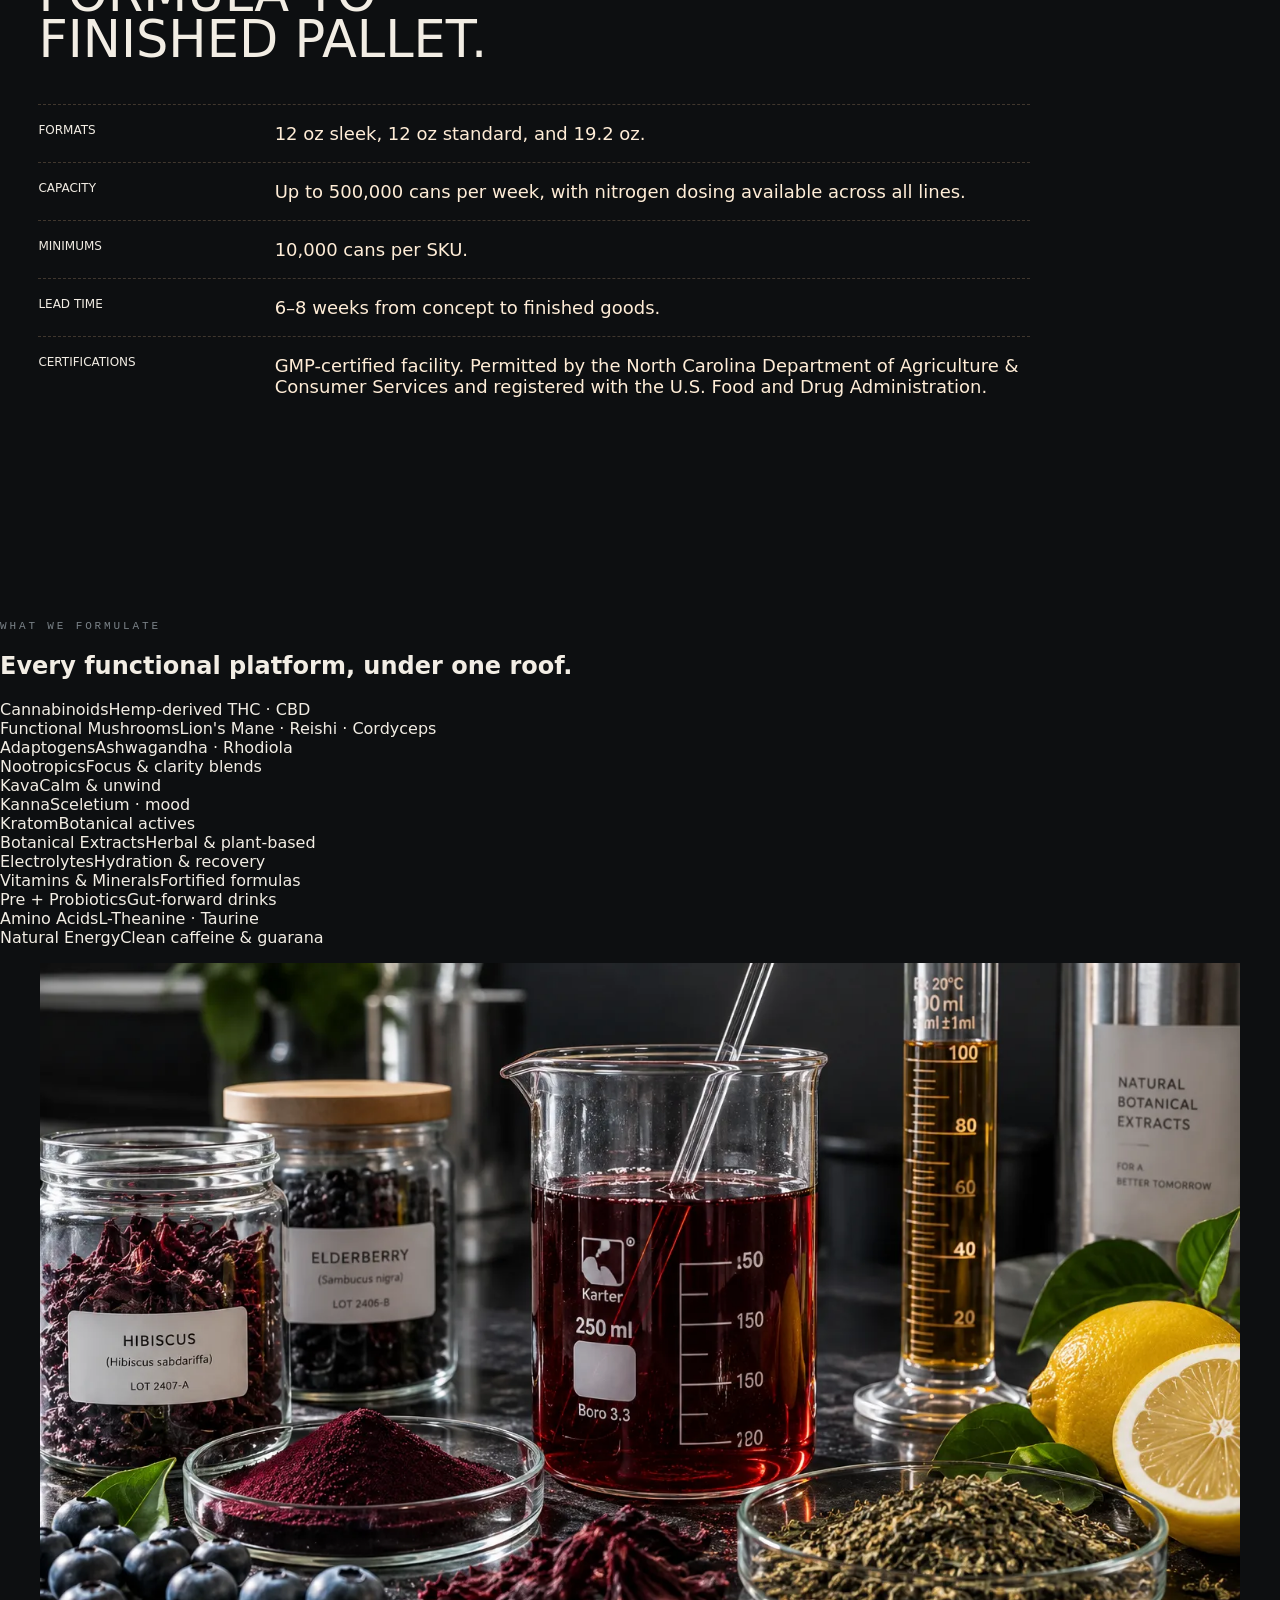
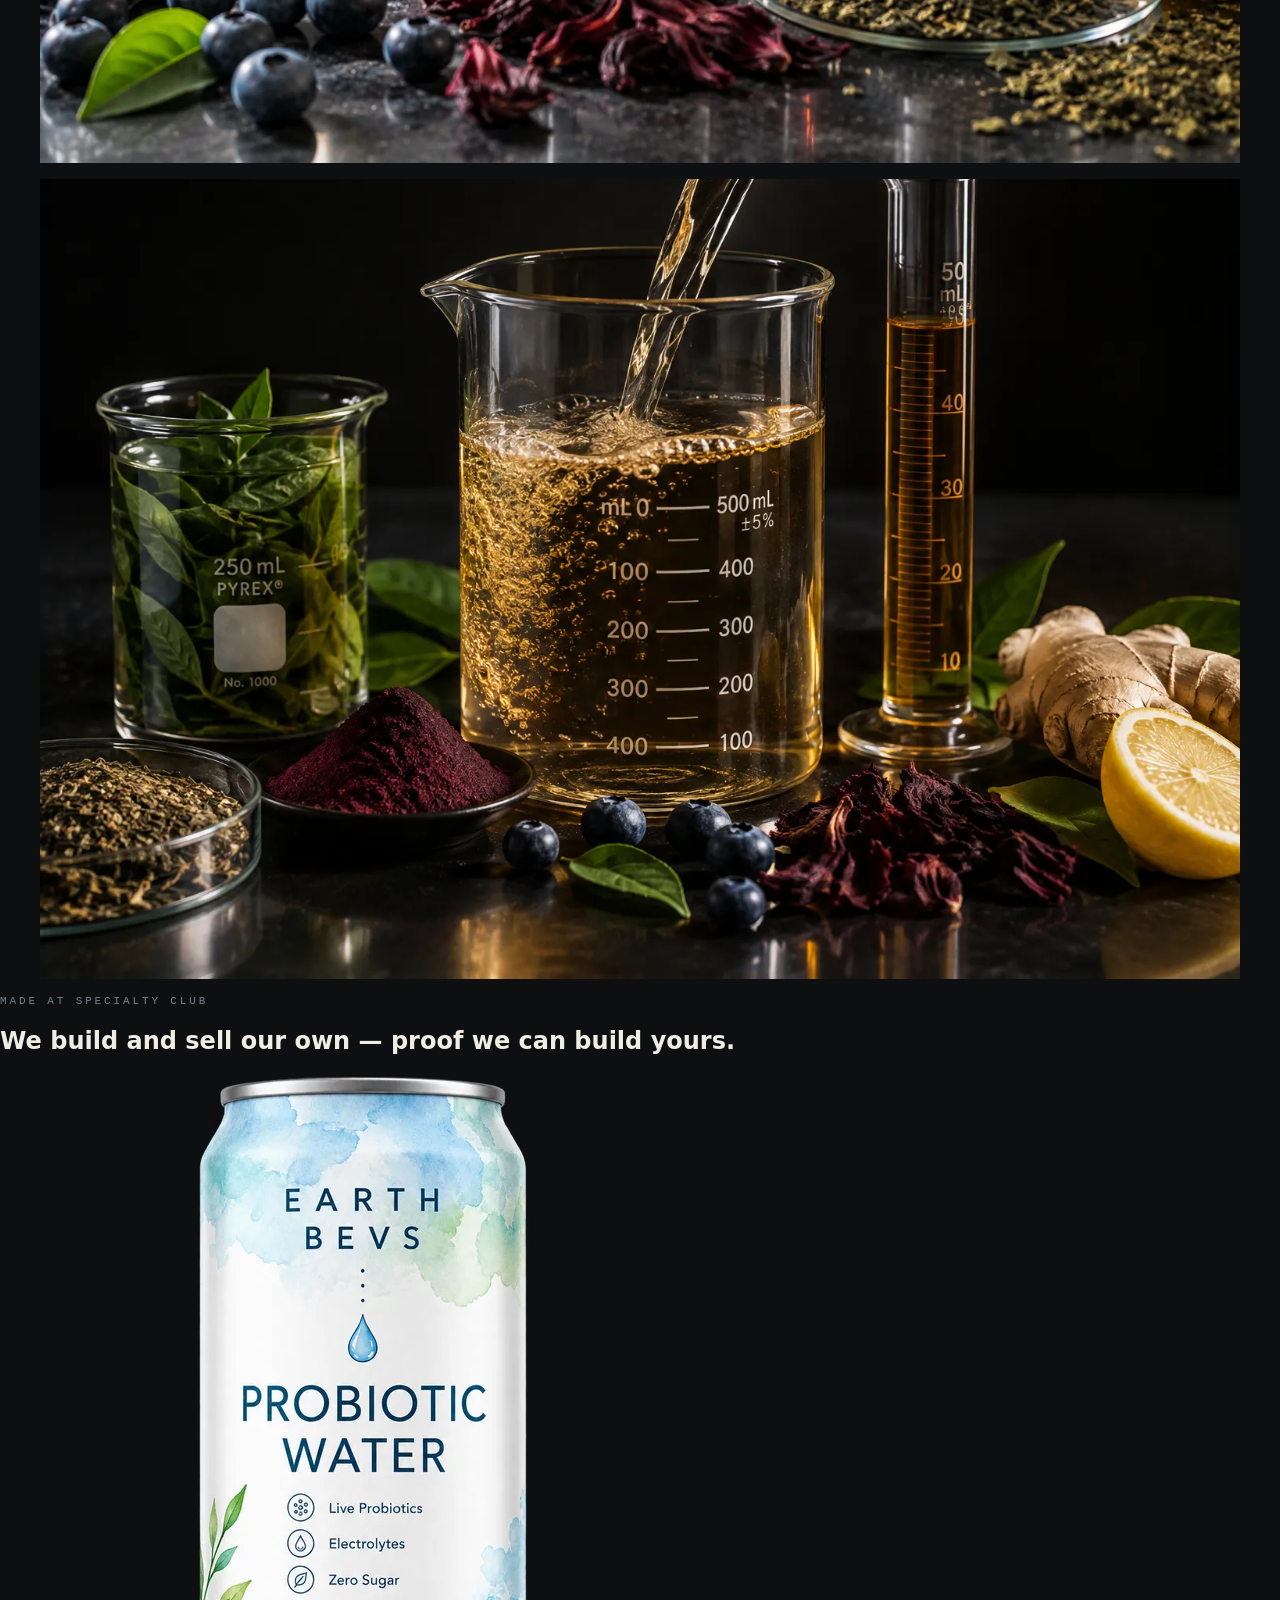
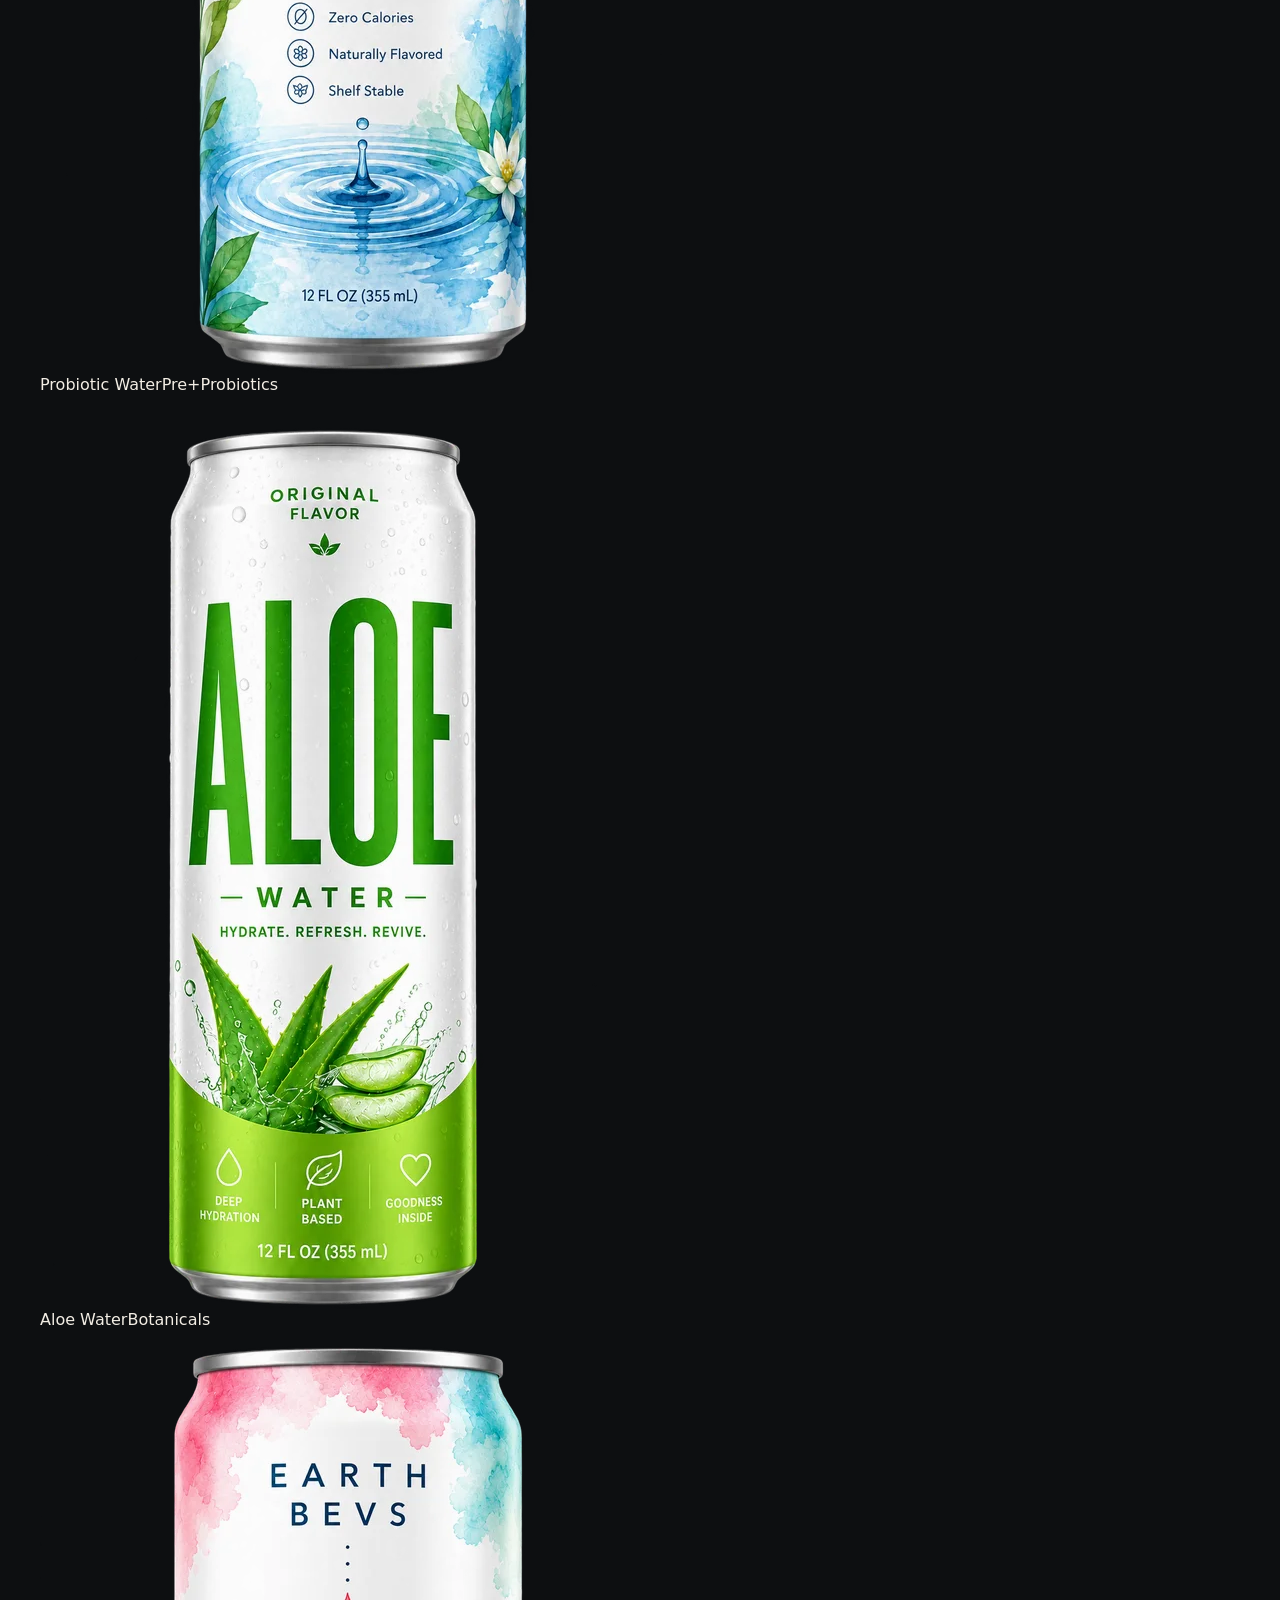
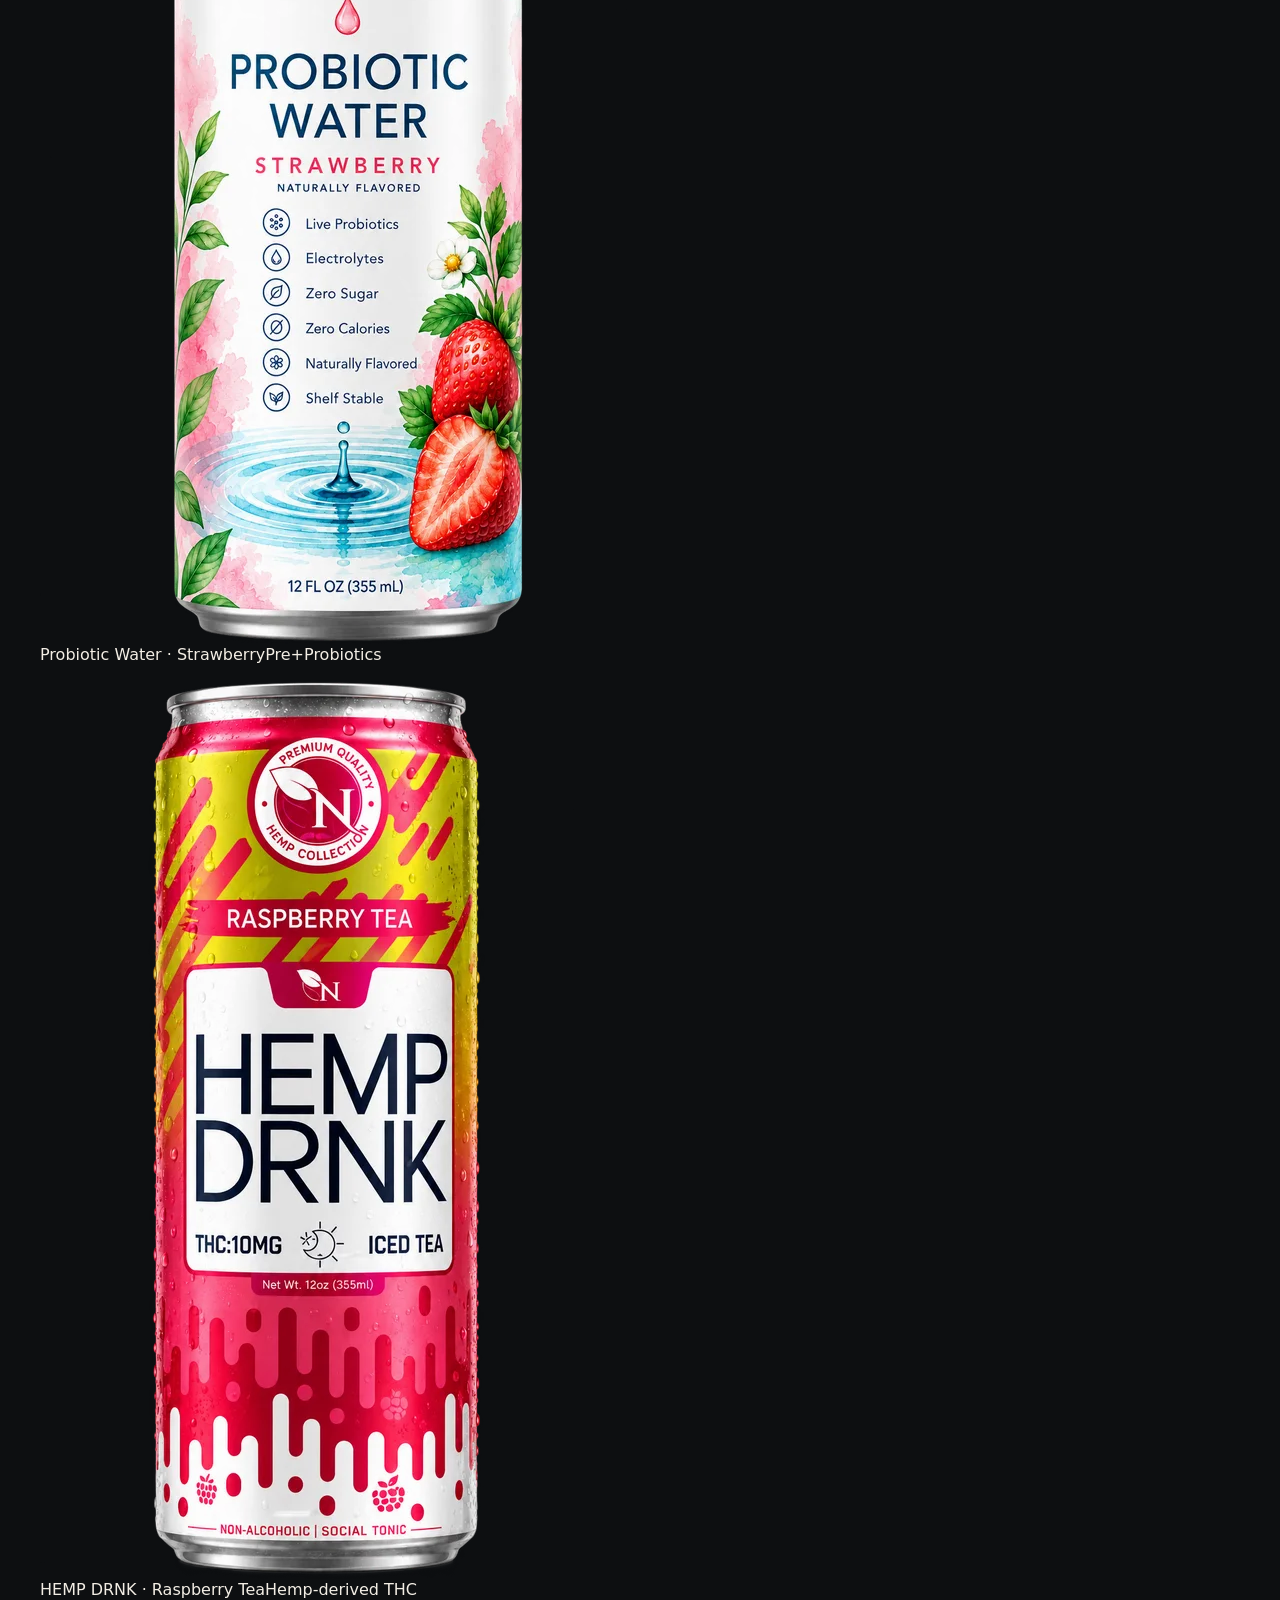
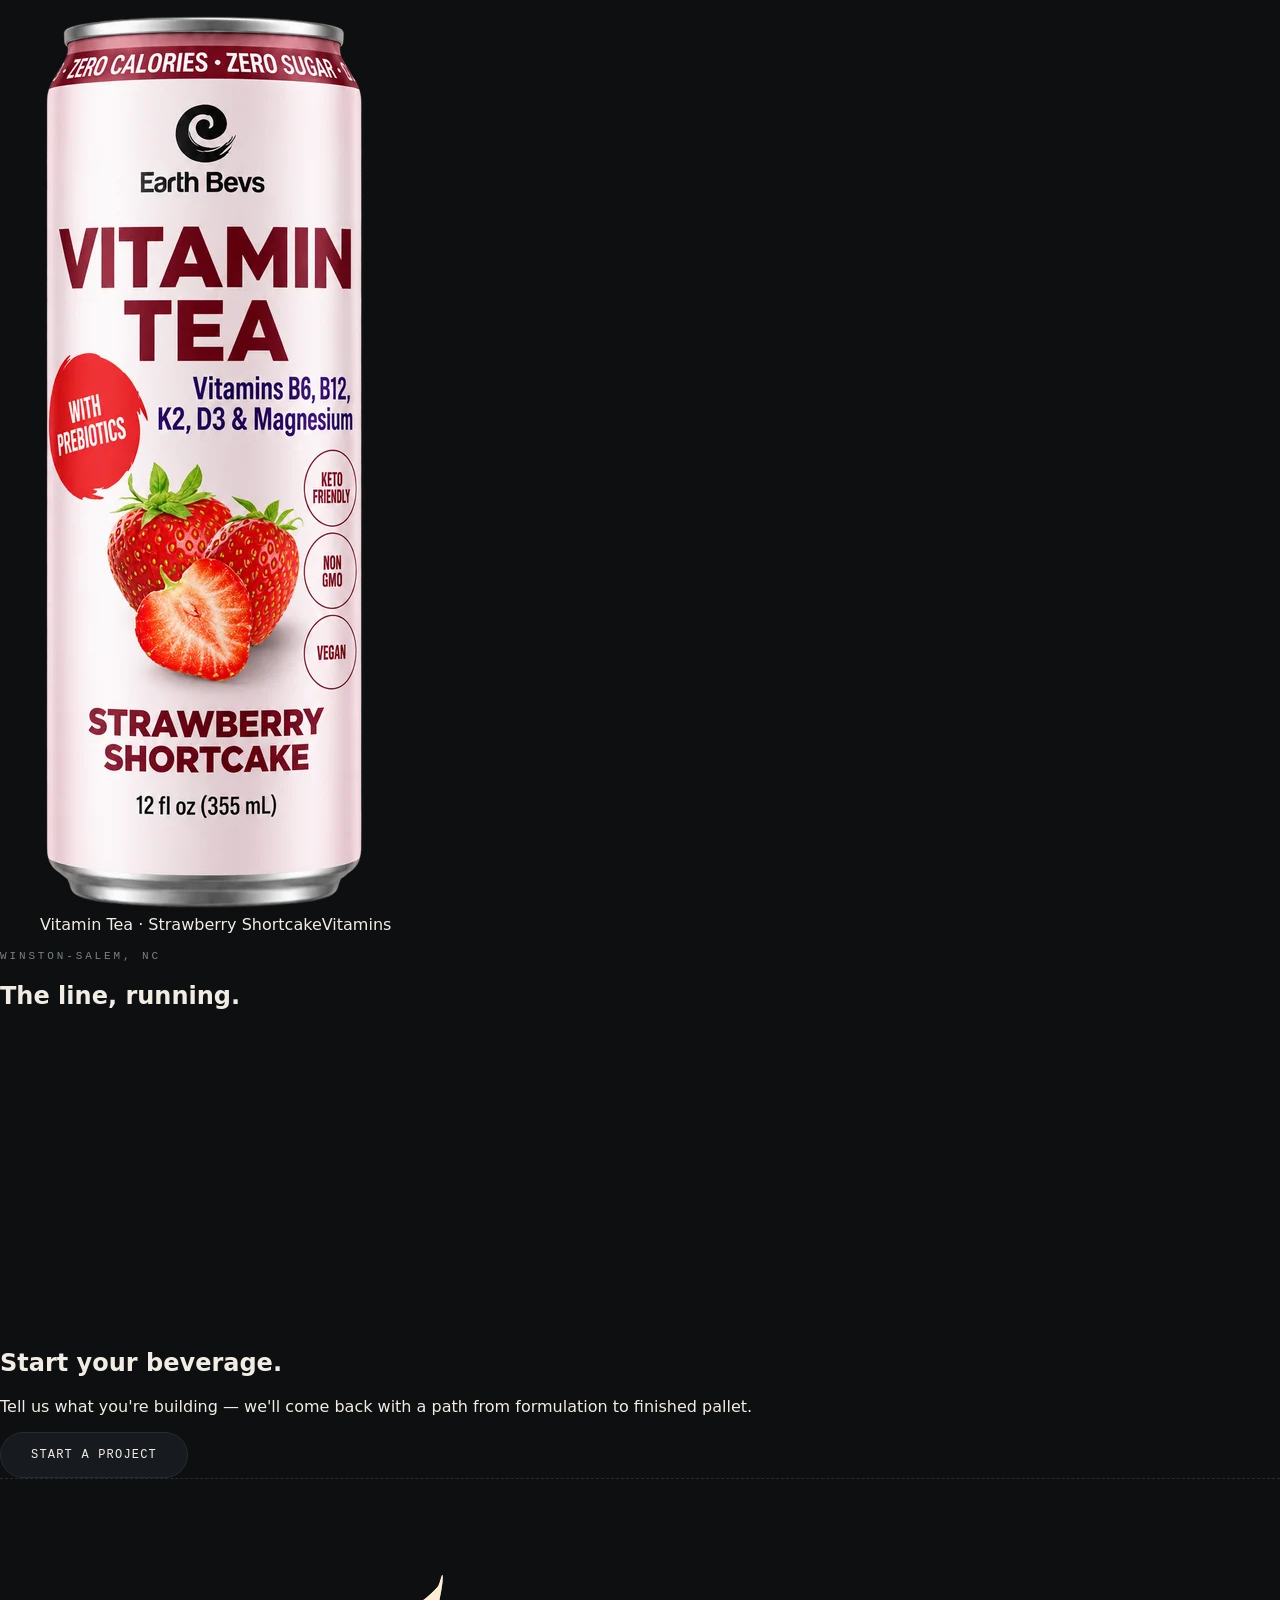
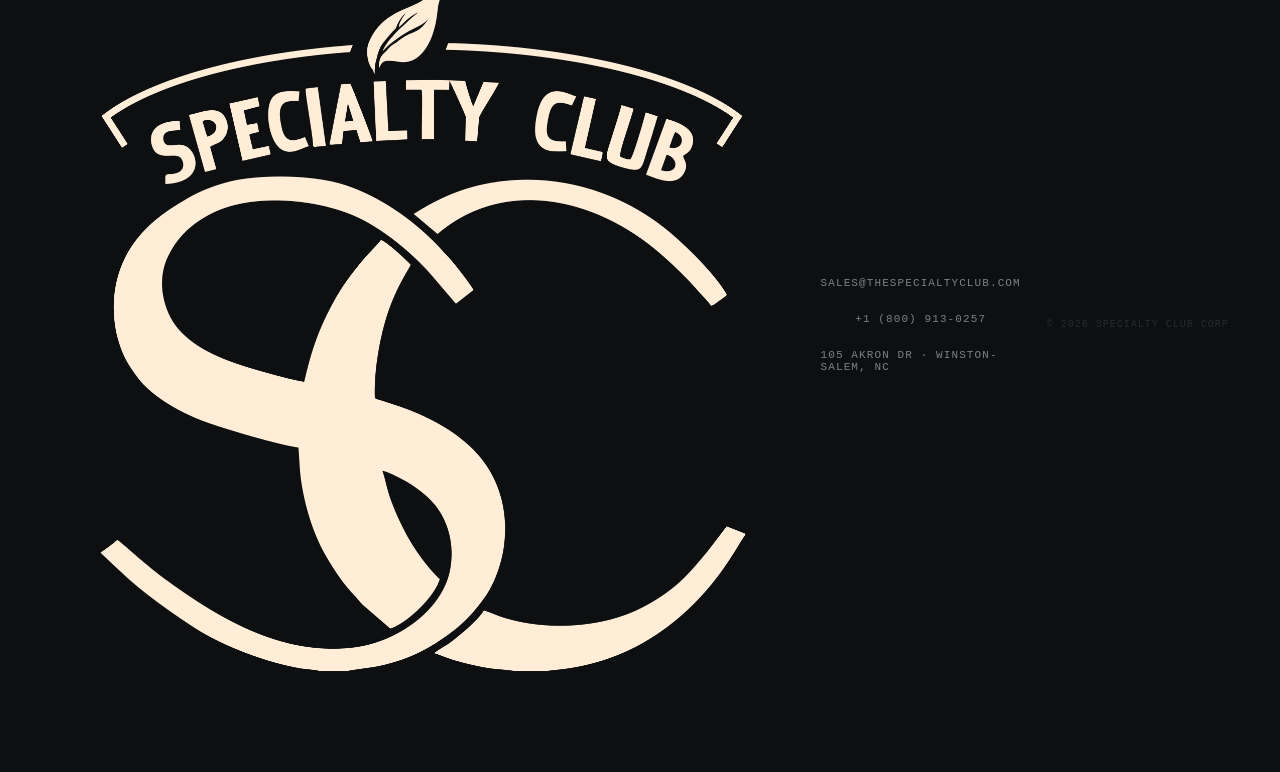
==== commit 17501a39: "Add files via upload" ====
--- a/1 specialtyclub-site/index.html
+++ b/1 specialtyclub-site/index.html
@@ -276,15 +276,19 @@
   }
 
 </style>
+<link rel="stylesheet" href="styles.css">
 </head>
 <body>
 
 <nav class="nav">
-  <span>Specialty Club</span>
+  <a href="index.html" style="display:flex;align-items:center;gap:10px;color:inherit;text-decoration:none"><img src="sc-lockup-cream.svg" alt="" style="height:38px;width:auto"><span>Specialty Club</span></a>
   <ul class="nav__list">
     <li><a href="#reveal" aria-current="true">Process</a></li>
     <li><a href="#spec">Capability</a></li>
-    <li><a href="#contact">Contact</a></li>
+    <li><a href="#platforms">Platforms</a></li>
+    <li><a href="#made">Made here</a></li>
+    <li><a href="about.html">About</a></li>
+    <li><a href="contact.html">Start a project</a></li>
   </ul>
 </nav>
 
@@ -303,8 +307,7 @@
     <article class="stage" data-stage="1">
       <h2>Dose is a manufacturing problem.</h2>
       <p>Nano-emulsion carries the cannabinoid into suspension so it stays
-         evenly distributed through the run, and each batch is assayed before
-         it fills.</p>
+         evenly distributed through the run, under our GMP quality program.</p>
     </article>
 
     <article class="stage" data-stage="2">
@@ -342,29 +345,80 @@
 
 <section class="spec" id="spec">
   <h2>One line, from formula to finished pallet.</h2>
-  <dl>
-    <div class="spec__row">
-      <dt>Formats</dt>
-      <dd>12 oz sleek on a 202 × 152 mm sleeve, plus 12 oz standard and 16 oz. Matte and gloss varnish available on all three.</dd>
-    </div>
-    <div class="spec__row">
-      <dt>Minimums</dt>
-      <dd>Production runs from one pallet for existing formulations, and from a single batch for new development work.</dd>
-    </div>
-    <div class="spec__row">
-      <dt>Development</dt>
-      <dd>Bench samples in two weeks. Shelf-life and stability testing run in parallel with artwork and regulatory review.</dd>
-    </div>
-    <div class="spec__row">
-      <dt>Compliance</dt>
-      <dd>Nutrition panels, allergen statements and label copy reviewed before plates are cut, not after.</dd>
-    </div>
+    <dl>
+    <div class="spec__row"><dt>Formats</dt>
+      <dd>12 oz sleek, 12 oz standard, and 19.2 oz.</dd></div>
+    <div class="spec__row"><dt>Capacity</dt>
+      <dd>Up to 500,000 cans per week, with nitrogen dosing available across all lines.</dd></div>
+    <div class="spec__row"><dt>Minimums</dt>
+      <dd>10,000 cans per SKU.</dd></div>
+    <div class="spec__row"><dt>Lead time</dt>
+      <dd>6&ndash;8 weeks from concept to finished goods.</dd></div>
+    <div class="spec__row"><dt>Certifications</dt>
+      <dd>GMP-certified facility. Permitted by the North Carolina Department of Agriculture &amp; Consumer Services and registered with the U.S. Food and Drug Administration.</dd></div>
   </dl>
 </section>
 
-<footer class="colophon" id="contact">
-  <p>Private label beverages, built to your specification —
-     <a href="mailto:hello@specialtyclub.com">hello@specialtyclub.com</a></p>
+<section class="platforms" id="platforms">
+  <p class="eyebrow">What we formulate</p>
+  <h2>Every functional platform, under one roof.</h2>
+  <div class="tag-grid">
+      <div class="tag"><span class="t">Cannabinoids</span><span class="s">Hemp-derived THC · CBD</span></div>
+      <div class="tag"><span class="t">Functional Mushrooms</span><span class="s">Lion's Mane · Reishi · Cordyceps</span></div>
+      <div class="tag"><span class="t">Adaptogens</span><span class="s">Ashwagandha · Rhodiola</span></div>
+      <div class="tag"><span class="t">Nootropics</span><span class="s">Focus &amp; clarity blends</span></div>
+      <div class="tag"><span class="t">Kava</span><span class="s">Calm &amp; unwind</span></div>
+      <div class="tag"><span class="t">Kanna</span><span class="s">Sceletium · mood</span></div>
+      <div class="tag"><span class="t">Kratom</span><span class="s">Botanical actives</span></div>
+      <div class="tag"><span class="t">Botanical Extracts</span><span class="s">Herbal &amp; plant-based</span></div>
+      <div class="tag"><span class="t">Electrolytes</span><span class="s">Hydration &amp; recovery</span></div>
+      <div class="tag"><span class="t">Vitamins &amp; Minerals</span><span class="s">Fortified formulas</span></div>
+      <div class="tag"><span class="t">Pre + Probiotics</span><span class="s">Gut-forward drinks</span></div>
+      <div class="tag"><span class="t">Amino Acids</span><span class="s">L-Theanine · Taurine</span></div>
+      <div class="tag"><span class="t">Natural Energy</span><span class="s">Clean caffeine &amp; guarana</span></div>
+  </div>
+  <div class="rnd">
+    <figure><img src="rnd-1.webp" alt="Botanical formulation bench" loading="lazy"></figure>
+    <figure><img src="rnd-2.webp" alt="Botanical extracts in glassware" loading="lazy"></figure>
+  </div>
+</section>
+
+<section class="made" id="made">
+  <p class="eyebrow">Made at Specialty Club</p>
+  <h2>We build and sell our own &mdash; proof we can build yours.</h2>
+  <div class="pstrip">
+      <figure class="pcard"><img src="gal-prowater.webp" alt="Probiotic Water" loading="lazy"><figcaption><span class="pc-name">Probiotic Water</span><span class="pc-tag">Pre+Probiotics</span></figcaption></figure>
+      <figure class="pcard"><img src="gal-aloe.webp" alt="Aloe Water" loading="lazy"><figcaption><span class="pc-name">Aloe Water</span><span class="pc-tag">Botanicals</span></figcaption></figure>
+      <figure class="pcard"><img src="gal-prostraw.webp" alt="Probiotic Water · Strawberry" loading="lazy"><figcaption><span class="pc-name">Probiotic Water · Strawberry</span><span class="pc-tag">Pre+Probiotics</span></figcaption></figure>
+      <figure class="pcard"><img src="gal-hemp.webp" alt="HEMP DRNK · Raspberry Tea" loading="lazy"><figcaption><span class="pc-name">HEMP DRNK · Raspberry Tea</span><span class="pc-tag">Hemp-derived THC</span></figcaption></figure>
+      <figure class="pcard"><img src="gal-vittea.webp" alt="Vitamin Tea · Strawberry Shortcake" loading="lazy"><figcaption><span class="pc-name">Vitamin Tea · Strawberry Shortcake</span><span class="pc-tag">Vitamins</span></figcaption></figure>
+  </div>
+</section>
+
+<section class="lines" id="lines">
+  <p class="eyebrow">Winston-Salem, NC</p>
+  <h2>The line, running.</h2>
+  <div class="line-vids">
+    <video src="line-loop-v1.mp4" muted autoplay loop playsinline preload="metadata" aria-label="Canning line running"></video>
+    <video src="line-loop-v2.mp4" muted autoplay loop playsinline preload="metadata" aria-label="Filled cans on the conveyor"></video>
+  </div>
+</section>
+
+<section class="cta-end" id="start">
+  <h2>Start your beverage.</h2>
+  <p class="cta-sub">Tell us what you're building &mdash; we'll come back with a path from formulation to finished pallet.</p>
+  <a class="btn-fill" href="contact.html">Start a project</a>
+</section>
+
+<footer class="site-foot" id="contact">
+  <img src="sc-lockup-full-cream-1600.png" alt="Specialty Club" class="foot-logo">
+  <div class="f-contact">
+    <a href="mailto:sales@thespecialtyclub.com">sales@thespecialtyclub.com</a>
+    <a href="tel:+18009130257">+1 (800) 913-0257</a>
+    <span>105 Akron Dr &middot; Winston-Salem, NC</span>
+  </div>
+  <nav class="foot-nav"><a href="about.html">About</a><a href="contact.html">Start a project</a></nav>
+  <p class="f-legal">&copy; 2026 Specialty Club Corp</p>
 </footer>
 
 <script src="can-turntable.js"></script>
--- a/1 specialtyclub-site/styles.css
+++ b/1 specialtyclub-site/styles.css
@@ -0,0 +1,286 @@
+@font-face{font-family:'Space Grotesk';src:url(fonts/space-grotesk-latin-500-normal.woff2) format('woff2');font-weight:500;font-style:normal;font-display:swap}
+@font-face{font-family:'Space Grotesk';src:url(fonts/space-grotesk-latin-400-normal.woff2) format('woff2');font-weight:400;font-style:normal;font-display:swap}
+@font-face{font-family:'Inter';src:url(fonts/inter-latin-400-normal.woff2) format('woff2');font-weight:400;font-style:normal;font-display:swap}
+@font-face{font-family:'Inter';src:url(fonts/inter-latin-500-normal.woff2) format('woff2');font-weight:500;font-style:normal;font-display:swap}
+@font-face{font-family:'IBM Plex Mono';src:url(fonts/ibm-plex-mono-latin-400-normal.woff2) format('woff2');font-weight:400;font-style:normal;font-display:swap}
+
+:root{
+  --canvas:#0D0F11;
+  --elev:#171B1F;
+  --line:#262C31;
+  --muted:#7A8288;
+  --ink:#F2EDE4;
+  --accent:#4FA46E;
+
+  --display:'Space Grotesk',ui-sans-serif,system-ui,sans-serif;
+  --body:'Inter',ui-sans-serif,system-ui,sans-serif;
+  --mono:'IBM Plex Mono',ui-monospace,SFMono-Regular,Menlo,monospace;
+
+  --gut:clamp(20px,4vw,64px);
+  --t-display:clamp(42px,8.4vw,108px);
+  --t-head:clamp(28px,4.6vw,62px);
+  --t-lede:clamp(17px,1.9vw,25px);
+  --t-body:clamp(15px,1.15vw,17px);
+  --t-micro:11px;
+}
+
+*{box-sizing:border-box}
+html{-webkit-text-size-adjust:100%;scroll-behavior:smooth}
+body{margin:0;background:var(--canvas);color:var(--ink);font-family:var(--body);font-weight:400;-webkit-font-smoothing:antialiased}
+img,video{max-width:100%;display:block}
+a{color:inherit}
+::selection{background:var(--elev);color:var(--ink)}
+:focus-visible{outline:1px dashed var(--accent);outline-offset:4px}
+
+.sr-only{position:absolute;width:1px;height:1px;padding:0;margin:-1px;overflow:hidden;clip:rect(0 0 0 0);white-space:nowrap;border:0}
+.skip{position:absolute;left:-9999px;top:0;z-index:100;background:var(--elev);color:var(--ink);padding:12px 18px}
+.skip:focus{left:8px;top:8px}
+
+/* --------------------------------------------------------------- chrome -- */
+nav{position:fixed;inset:0 0 auto 0;z-index:40;display:flex;justify-content:space-between;align-items:center;
+  padding:18px var(--gut);mix-blend-mode:normal;transition:background .3s,backdrop-filter .3s}
+nav.tucked{background:rgba(13,15,17,.82);backdrop-filter:blur(9px)}
+nav .brand{display:flex;align-items:center}
+nav ul{display:flex;gap:26px;list-style:none;margin:0;padding:0}
+nav ul a{font-family:var(--mono);font-size:12px;letter-spacing:.06em;text-transform:uppercase;text-decoration:none;color:var(--ink);
+  padding-bottom:3px;border-bottom:1px dashed transparent;transition:border-color .2s,color .2s}
+nav ul a:hover{border-bottom-color:var(--accent)}
+@media(max-width:820px){nav ul{display:none}}
+
+.serial{position:fixed;right:12px;top:50%;z-index:30;transform:translateY(-50%) rotate(180deg);writing-mode:vertical-rl;
+  font-family:var(--mono);font-size:10px;letter-spacing:.34em;text-transform:uppercase;color:var(--muted);pointer-events:none}
+@media(max-width:900px){.serial{display:none}}
+
+/* ---------------------------------------------------------- primitives --- */
+.eyebrow{font-family:var(--mono);font-size:var(--t-micro);letter-spacing:.26em;text-transform:uppercase;color:var(--muted);margin:0 0 18px}
+.display{font-family:var(--display);font-weight:500;font-size:var(--t-display);line-height:.88;letter-spacing:-.015em;text-transform:uppercase;margin:0}
+.heading{font-family:var(--display);font-weight:500;font-size:var(--t-head);line-height:.92;letter-spacing:-.01em;text-transform:uppercase;margin:0}
+.lede{font-size:var(--t-lede);line-height:1.45;color:var(--ink);max-width:34ch;margin:22px 0 0}
+.muted{color:var(--muted)}
+.divider{height:1px;border:0;border-top:1px dashed var(--line);margin:0}
+
+.btn-fill{display:inline-block;background:var(--elev);color:var(--ink);border:1px solid var(--line);border-radius:36px;
+  padding:15px 30px;font-family:var(--mono);font-size:12px;letter-spacing:.1em;text-transform:uppercase;text-decoration:none;
+  transition:border-color .2s,background .2s}
+.btn-fill:hover{background:#1F252A;border-color:var(--accent)}
+.btn-ghost{display:inline-block;background:none;color:var(--ink);border:1px solid var(--muted);border-radius:22.5px;
+  padding:14px 26px;font-family:var(--mono);font-size:12px;letter-spacing:.1em;text-transform:uppercase;text-decoration:none;
+  transition:border-color .2s,color .2s}
+.btn-ghost:hover{border-color:var(--accent);color:var(--accent)}
+
+.fx{opacity:0;transform:translateY(18px);transition:opacity .8s ease,transform .8s ease}
+.fx.in{opacity:1;transform:none}
+
+/* ------------------------------------------------------ 01 hero (scene) -- */
+.sc-hero{min-height:100svh;display:grid;grid-template-columns:1fr auto 1fr;align-items:center;gap:var(--gut);
+  padding:120px var(--gut) 90px;position:relative}
+.sc-hero__copy{grid-column:1;max-width:19ch}
+.sc-hero .display{font-size:clamp(36px,5.2vw,74px)}
+.sc-hero__can{grid-column:2;width:min(31vw,330px);justify-self:center}
+.sc-hero__can img{width:100%;height:auto}
+.sc-hero__meta{grid-column:3;justify-self:end;text-align:right;display:flex;flex-direction:column;gap:22px}
+.sc-hero__meta div{border-top:1px dashed var(--line);padding-top:10px;min-width:150px}
+.sc-hero__meta .k{display:block;font-family:var(--mono);font-size:10px;letter-spacing:.22em;text-transform:uppercase;color:var(--muted)}
+.sc-hero__meta .v{display:block;font-family:var(--display);font-weight:500;font-size:17px;text-transform:uppercase;margin-top:6px}
+.sc-hero__actions{display:flex;gap:14px;flex-wrap:wrap;margin-top:34px}
+.sc-scrollcue{position:absolute;left:var(--gut);bottom:34px;font-family:var(--mono);font-size:10px;letter-spacing:.24em;
+  text-transform:uppercase;color:var(--muted)}
+
+/* ------------------------------------------------------ 02 idea→formula -- */
+.sc-idea{position:relative;min-height:100svh;display:flex;align-items:center;padding:110px var(--gut);overflow:hidden}
+.sc-idea__bg{position:absolute;inset:0;z-index:0}
+.sc-idea__bg img{width:100%;height:100%;object-fit:cover;opacity:.5}
+.sc-idea__bg::after{content:"";position:absolute;inset:0;
+  background:linear-gradient(90deg,var(--canvas) 4%,rgba(13,15,17,.72) 46%,rgba(13,15,17,.30) 100%)}
+.sc-idea__in{position:relative;z-index:1;max-width:44ch}
+.sc-idea .display{font-size:clamp(38px,6.2vw,88px)}
+.sc-tags{display:flex;flex-wrap:wrap;gap:10px;margin:30px 0 0;padding:0;list-style:none}
+.sc-tags li{font-family:var(--mono);font-size:11px;letter-spacing:.12em;text-transform:uppercase;color:var(--muted);
+  border:1px solid var(--line);border-radius:22.5px;padding:8px 15px}
+
+/* ----------------------------------------------- 03 production + spec ---- */
+.sc-prod{display:grid;grid-template-columns:minmax(0,1fr) minmax(0,1.1fr);gap:var(--gut);align-items:center;
+  padding:120px var(--gut)}
+.sc-prod__film{position:relative;border:1px solid var(--line);overflow:hidden;aspect-ratio:9/16;max-height:82vh;justify-self:center;width:100%}
+.sc-prod__film video{width:100%;height:100%;object-fit:cover}
+.sc-prod__film figcaption{position:absolute;left:14px;bottom:12px;font-family:var(--mono);font-size:10px;letter-spacing:.18em;
+  text-transform:uppercase;color:var(--ink);text-shadow:0 1px 6px rgba(0,0,0,.9)}
+.sc-spec{margin:34px 0 0}
+.sc-spec__row{display:grid;grid-template-columns:minmax(120px,26%) 1fr;gap:18px;padding:15px 0;border-top:1px dashed var(--line)}
+.sc-spec dt{font-family:var(--mono);font-size:11px;letter-spacing:.16em;text-transform:uppercase;color:var(--muted)}
+.sc-spec dd{margin:0;font-size:var(--t-body);line-height:1.5}
+.sc-spec b{font-family:var(--display);font-weight:500;font-size:19px;letter-spacing:-.01em}
+
+/* ------------------------------------------------------- 04 platforms --- */
+.sc-plat{padding:120px var(--gut) 130px}
+.sc-plat__list{list-style:none;margin:44px 0 0;padding:0;counter-reset:p}
+.sc-plat__list li{counter-increment:p;border-top:1px dashed var(--line);padding:20px 0;display:grid;
+  grid-template-columns:56px 1fr auto;gap:20px;align-items:baseline;transition:color .3s}
+.sc-plat__list li::before{content:counter(p,decimal-leading-zero);font-family:var(--mono);font-size:11px;color:var(--muted)}
+.sc-plat__name{font-family:var(--display);font-weight:500;font-size:clamp(21px,3.2vw,40px);line-height:1;text-transform:uppercase;
+  color:var(--muted);transition:color .35s,transform .35s;transform-origin:left center;display:block}
+.sc-plat__list li.lit .sc-plat__name{color:var(--ink)}
+.sc-plat__note{font-family:var(--mono);font-size:11px;letter-spacing:.1em;text-transform:uppercase;color:var(--muted);text-align:right}
+.sc-plat__foot{margin:38px 0 0;font-size:var(--t-body);color:var(--muted)}
+
+/* ---------------------------------------------- 05 pinned can sequence -- */
+.reveal{position:relative;height:680vh}
+.reveal__stage{position:sticky;top:0;height:100svh;overflow:hidden}
+.stage{position:absolute;inset:0;display:grid;grid-template-columns:1fr minmax(200px,30vw) 1fr;align-items:center;
+  gap:var(--gut);padding:96px var(--gut) 128px;opacity:0;visibility:hidden;transition:opacity .4s ease;pointer-events:none}
+.stage[data-active]{opacity:1;visibility:visible}
+.stage h2{grid-column:1;justify-self:end;text-align:right;max-width:15ch;margin:0;font-family:var(--display);font-weight:500;
+  font-size:clamp(25px,3.5vw,50px);line-height:.94;text-transform:uppercase;letter-spacing:-.01em}
+.stage p{grid-column:3;justify-self:start;max-width:32ch;margin:0;font-size:var(--t-lede);line-height:1.45;font-weight:400}
+.reveal__object{position:absolute;left:50%;top:50%;transform:translate(-50%,-50%);z-index:4;
+  width:min(30vw,340px);aspect-ratio:595/1442;max-height:72vh}
+.reveal__poster{position:absolute;inset:0;display:block}
+.reveal__poster img,.turntable__canvas{position:absolute;inset:0;width:100%;height:100%;object-fit:contain}
+.turntable__canvas{opacity:0;transition:opacity .5s ease;cursor:grab}
+.reveal[data-ready] .turntable__canvas{opacity:1}
+.reveal[data-ready] .reveal__poster{opacity:0;transition:opacity .5s ease}
+.reveal[data-dragging] .turntable__canvas{cursor:grabbing}
+.index{position:absolute;left:var(--gut);bottom:38px;z-index:5;display:flex;gap:16px;list-style:none;margin:0;padding:0;
+  font-family:var(--mono);font-size:11px;letter-spacing:.14em;text-transform:uppercase;color:var(--muted)}
+.index li{padding-top:9px;border-top:1px dashed var(--line);min-width:96px}
+.index li[data-active]{color:var(--ink);border-top-color:var(--accent)}
+.hint{position:absolute;right:var(--gut);bottom:38px;z-index:5;margin:0;font-family:var(--mono);font-size:10px;
+  letter-spacing:.2em;text-transform:uppercase;color:var(--muted)}
+
+/* ----------------------------------------------------------- 06 proof --- */
+.sc-proof{position:relative;min-height:100svh;display:grid;place-items:center;overflow:hidden;padding:110px var(--gut)}
+.sc-proof__film{position:absolute;inset:0;z-index:0}
+.sc-proof__film video{width:100%;height:100%;object-fit:cover;opacity:.62}
+.sc-proof__film::after{content:"";position:absolute;inset:0;background:radial-gradient(ellipse at center,rgba(13,15,17,.42) 0%,rgba(13,15,17,.88) 72%)}
+.sc-proof__in{position:relative;z-index:1;text-align:center;max-width:20ch}
+.sc-proof__in .lede{margin-left:auto;margin-right:auto;text-align:center}
+.sc-proof__stats{position:relative;z-index:1;display:flex;gap:38px;flex-wrap:wrap;justify-content:center;margin:44px 0 0;padding:0;list-style:none}
+.sc-proof__stats li{font-family:var(--mono);font-size:11px;letter-spacing:.16em;text-transform:uppercase;color:var(--muted);
+  border-top:1px dashed var(--line);padding-top:10px;min-width:132px}
+.sc-proof__stats b{display:block;font-family:var(--display);font-weight:500;font-size:26px;letter-spacing:-.01em;color:var(--ink);margin-bottom:4px}
+
+/* --------------------------------------------------------- 07 gallery --- */
+.sc-gal{position:relative;height:420vh}
+.sc-gal__stage{position:sticky;top:0;height:100svh;overflow:hidden;display:flex;flex-direction:column;justify-content:center}
+.sc-gal__head{padding:0 var(--gut);margin-bottom:26px}
+.sc-gal__track{display:flex;gap:clamp(40px,7vw,110px);align-items:flex-end;padding:0 var(--gut);will-change:transform}
+.sc-gal__item{flex:0 0 auto;width:clamp(170px,20vw,300px);text-align:center}
+.sc-gal__item img{width:100%;height:auto;max-height:60vh;object-fit:contain;margin:0 auto}
+.sc-gal__item figcaption{margin-top:18px}
+.sc-gal__item .n{display:block;font-family:var(--display);font-weight:500;font-size:15px;text-transform:uppercase;letter-spacing:.01em}
+.sc-gal__item .c{display:block;font-family:var(--mono);font-size:10px;letter-spacing:.16em;text-transform:uppercase;color:var(--muted);margin-top:6px}
+
+/* ------------------------------------------------------------- 08 cta --- */
+.sc-cta{min-height:88svh;display:flex;flex-direction:column;justify-content:center;padding:110px var(--gut)}
+.sc-cta__in{max-width:16ch}
+.sc-cta__actions{display:flex;gap:14px;flex-wrap:wrap;margin-top:36px}
+
+footer{border-top:1px dashed var(--line);padding:44px var(--gut);display:grid;grid-template-columns:auto 1fr auto;gap:26px;align-items:center}
+footer .f-brand img{height:38px;width:auto}
+footer .f-contact{display:flex;gap:24px;flex-wrap:wrap;justify-content:center}
+footer .f-contact a,footer .f-contact span{font-family:var(--mono);font-size:11px;letter-spacing:.1em;text-transform:uppercase;
+  color:var(--muted);text-decoration:none}
+footer .f-contact a:hover{color:var(--accent)}
+footer .f-legal{font-family:var(--mono);font-size:10px;letter-spacing:.1em;text-transform:uppercase;color:var(--line)}
+@media(max-width:820px){footer{grid-template-columns:1fr;justify-items:start;text-align:left}footer .f-contact{justify-content:flex-start}}
+
+/* ==================================================== interior pages ===== */
+.page-hero{padding:150px var(--gut) 70px;max-width:1100px}
+.page-hero .display{font-size:clamp(36px,6.4vw,78px)}
+.story,.values,.ataglance,.ownbrands,.nextsteps,.contact-grid{padding:0 var(--gut) 80px}
+.story{max-width:70ch}
+.story p,.sp-txt p{font-size:var(--t-body);line-height:1.65;color:var(--ink)}
+.lead{font-size:var(--t-lede);line-height:1.45}
+.values{display:grid;grid-template-columns:repeat(auto-fit,minmax(240px,1fr));gap:26px}
+.value{border-top:1px dashed var(--line);padding-top:16px}
+.value .vn{display:block;font-family:var(--display);font-weight:500;font-size:19px;text-transform:uppercase;margin-bottom:8px}
+.ataglance{display:grid;grid-template-columns:repeat(auto-fit,minmax(180px,1fr));gap:24px}
+.ataglance .blk{border-top:1px dashed var(--line);padding-top:14px}
+.ataglance .n{display:block;font-family:var(--display);font-weight:500;font-size:clamp(26px,4vw,46px);line-height:.95}
+.ataglance .t{display:block;font-family:var(--mono);font-size:11px;letter-spacing:.14em;text-transform:uppercase;color:var(--muted);margin-top:8px}
+.ob-imgs{display:flex;gap:22px;flex-wrap:wrap;align-items:flex-end}
+.ob-imgs img{height:clamp(150px,22vw,250px);width:auto}
+.nextsteps{display:grid;grid-template-columns:repeat(auto-fit,minmax(220px,1fr));gap:22px}
+.nextstep{border:1px solid var(--line);padding:24px;border-radius:12px}
+.nextstep .h{display:block;font-family:var(--display);font-weight:500;font-size:17px;text-transform:uppercase;margin-bottom:10px}
+.signpost{font-family:var(--mono);font-size:11px;letter-spacing:.16em;text-transform:uppercase;color:var(--muted)}
+.facility-band{background-size:cover;background-position:center;position:relative;min-height:56vh;display:flex;align-items:flex-end;overflow:hidden;margin-bottom:80px}
+.facility-band img{position:absolute;inset:0;width:100%;height:100%;object-fit:cover;opacity:.55}
+.facility-band .scrim{position:absolute;inset:0;background:linear-gradient(0deg,var(--canvas) 6%,rgba(13,15,17,.35) 100%)}
+.facility-band .fb-cap{position:relative;padding:var(--gut);z-index:1}
+.facility-band .fb-cap .k{display:block;font-family:var(--mono);font-size:11px;letter-spacing:.24em;text-transform:uppercase;color:var(--muted);margin-bottom:12px}
+.contact-grid{display:grid;grid-template-columns:1.1fr .9fr;gap:var(--gut)}
+@media(max-width:860px){.contact-grid{grid-template-columns:1fr}}
+.form{display:flex;flex-direction:column;gap:22px;max-width:44rem}
+.field{display:flex;flex-direction:column;gap:7px}
+.field label{font-family:var(--mono);font-size:11px;letter-spacing:.16em;text-transform:uppercase;color:var(--muted)}
+.field input,.field textarea,.field select{background:transparent;border:0;border-bottom:1px solid var(--muted);color:var(--ink);
+  font-family:var(--body);font-size:16px;padding:9px 2px;border-radius:0;transition:border-color .2s}
+.field select{padding-left:0}
+.field option{background:var(--elev);color:var(--ink)}
+.field input:focus,.field textarea:focus,.field select:focus{outline:none;border-bottom-color:var(--accent)}
+.form button{align-self:flex-start;cursor:pointer;font-family:var(--mono)}
+.form-note{font-size:13px;color:var(--muted);margin:0}
+.direct{display:flex;flex-direction:column;gap:14px}
+.direct .row{border-top:1px dashed var(--line);padding-top:12px}
+.direct .k{display:block;font-family:var(--mono);font-size:10px;letter-spacing:.2em;text-transform:uppercase;color:var(--muted)}
+.direct .v{display:block;font-size:var(--t-body);margin-top:6px}
+.direct .v a{color:var(--ink);text-decoration:none}
+.direct .v a:hover{color:var(--accent)}
+.sub{font-size:var(--t-body);color:var(--muted)}
+
+/* ------------------------------------------------------------ tablet ---- */
+@media(max-width:1024px){
+  .sc-hero{grid-template-columns:1fr;justify-items:start;gap:40px;padding-top:112px}
+  .sc-hero__copy,.sc-hero__can,.sc-hero__meta{grid-column:1}
+  .sc-hero__can{width:min(52vw,270px);justify-self:center;order:-1}
+  .sc-hero__meta{justify-self:start;text-align:left;flex-direction:row;flex-wrap:wrap;gap:22px}
+  .sc-hero__meta div{min-width:120px}
+  .sc-prod{grid-template-columns:1fr;gap:44px}
+  .sc-prod__film{max-height:64vh;max-width:420px}
+}
+
+/* ------------------------------------------------------------ mobile ---- */
+@media(max-width:760px){
+  .sc-hero{min-height:auto;padding-bottom:64px}
+  .sc-scrollcue{display:none}
+  .sc-idea{padding:84px var(--gut)}
+  .sc-idea__bg img{object-position:62% 50%;opacity:.38}
+  .sc-idea__bg::after{background:linear-gradient(0deg,var(--canvas) 10%,rgba(13,15,17,.62) 100%)}
+  .reveal{height:560vh}
+  .stage{grid-template-columns:1fr;grid-template-rows:auto 40vh auto;align-content:center;gap:22px;padding:88px var(--gut) 108px}
+  .stage h2{grid-row:1;justify-self:start;text-align:left;max-width:18ch}
+  .stage p{grid-row:3;justify-self:start;max-width:36ch;font-size:17px}
+  .reveal__object{width:54vw;max-height:38vh}
+  .index{gap:10px;font-size:10px;right:var(--gut)}
+  .index li{min-width:0;flex:1;letter-spacing:.08em}
+  .hint{display:none}
+  .sc-plat__list li{grid-template-columns:34px 1fr;gap:14px}
+  .sc-plat__note{grid-column:2;text-align:left;margin-top:6px}
+  .sc-gal{height:auto}
+  .sc-gal__stage{position:static;height:auto;padding:84px 0}
+  .sc-gal__track{transform:none!important;overflow-x:auto;scroll-snap-type:x mandatory;-webkit-overflow-scrolling:touch;
+    padding-bottom:18px;gap:40px}
+  .sc-gal__item{scroll-snap-align:center;width:60vw}
+  .sc-gal__item img{max-height:44vh}
+  .sc-proof__stats{gap:22px}
+  .sc-proof__stats li{min-width:44%}
+}
+
+/* --------------------------------------------------- reduced motion ----- */
+@media(prefers-reduced-motion:reduce){
+  html{scroll-behavior:auto}
+  *{animation:none!important}
+  .fx{opacity:1;transform:none;transition:none}
+  .reveal{height:auto}
+  .reveal__stage{position:static;height:auto;padding:60px 0}
+  .stage{position:static;opacity:1;visibility:visible;pointer-events:auto;grid-template-columns:1fr;
+    gap:20px;padding:0 var(--gut) 56px}
+  .stage h2,.stage p{grid-column:1;justify-self:start;text-align:left}
+  .reveal__object{position:static;transform:none;margin:0 auto 52px;width:min(52vw,280px);max-height:none}
+  .index,.hint{position:static;margin:0 var(--gut) 36px}
+  .sc-gal{height:auto}
+  .sc-gal__stage{position:static;height:auto;padding:80px 0}
+  .sc-gal__track{transform:none!important;overflow-x:auto;flex-wrap:nowrap}
+  .turntable__canvas,.reveal__poster{transition:none}
+}
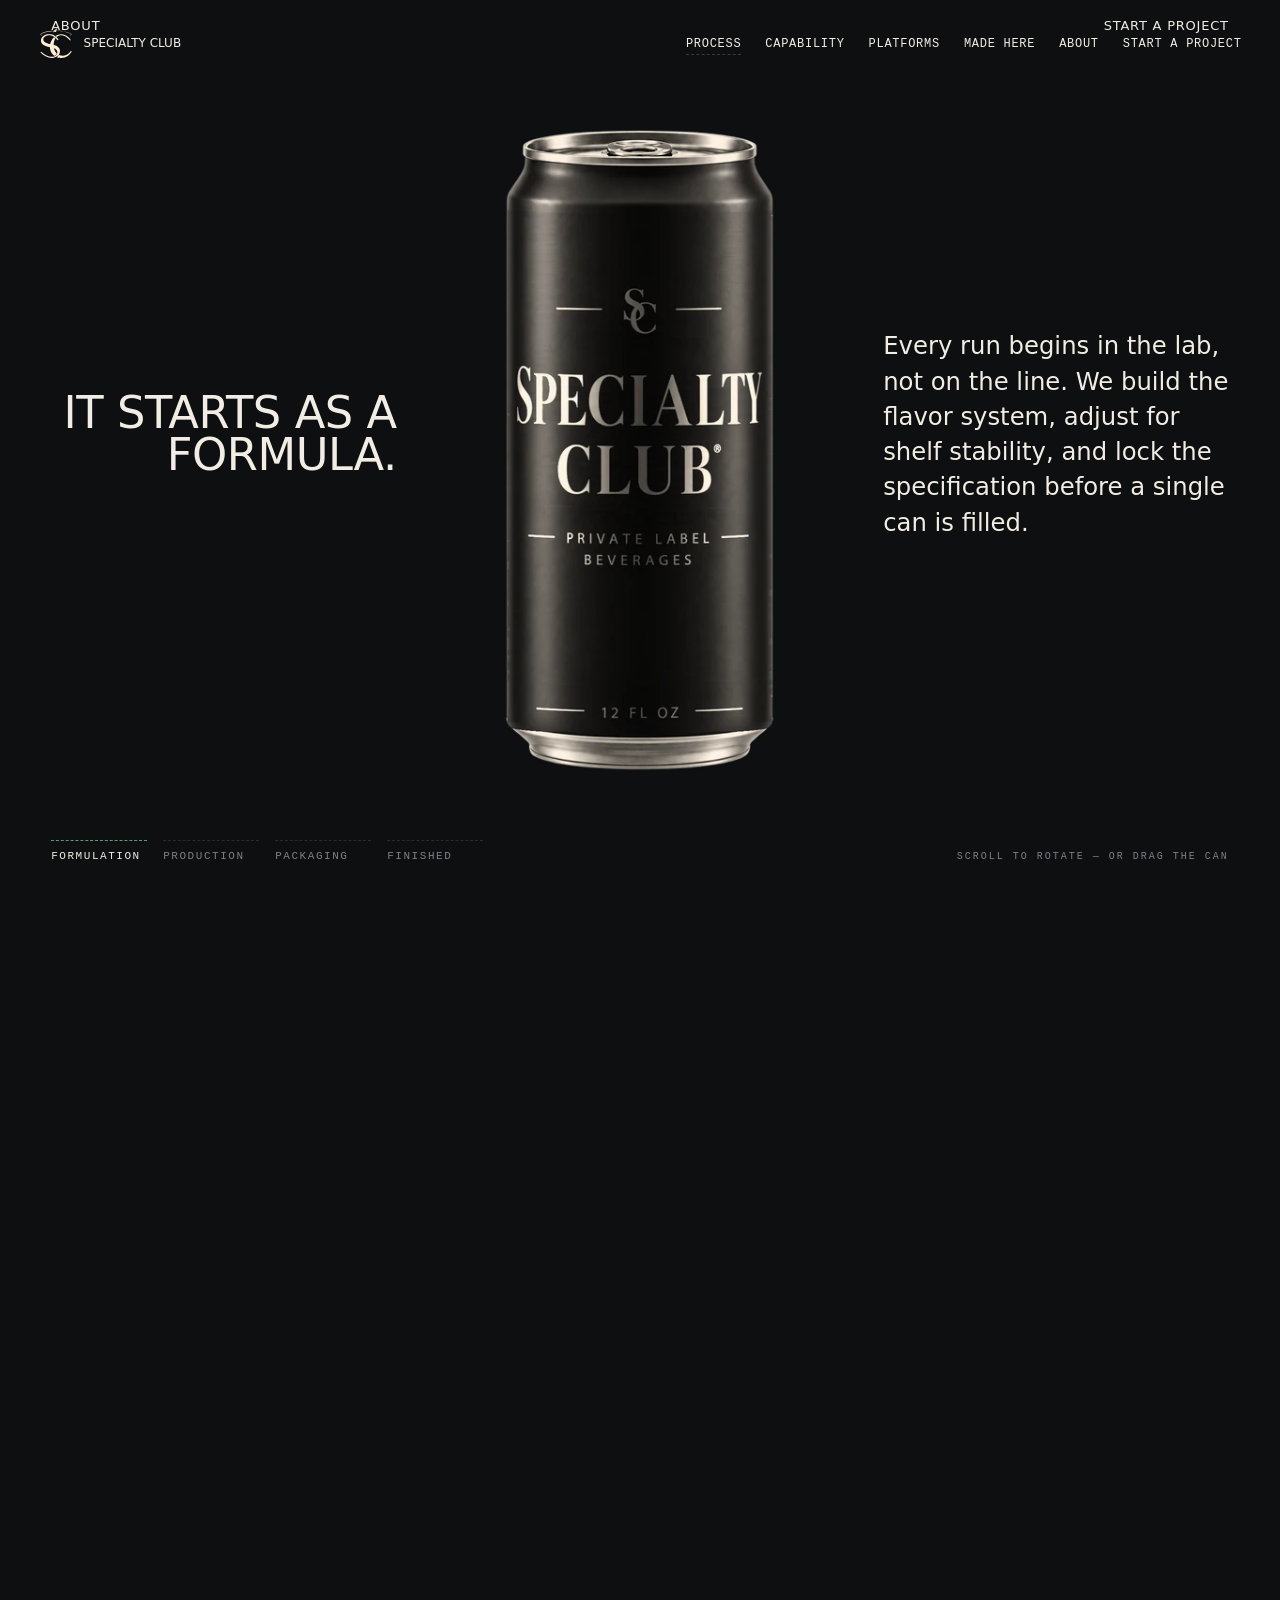
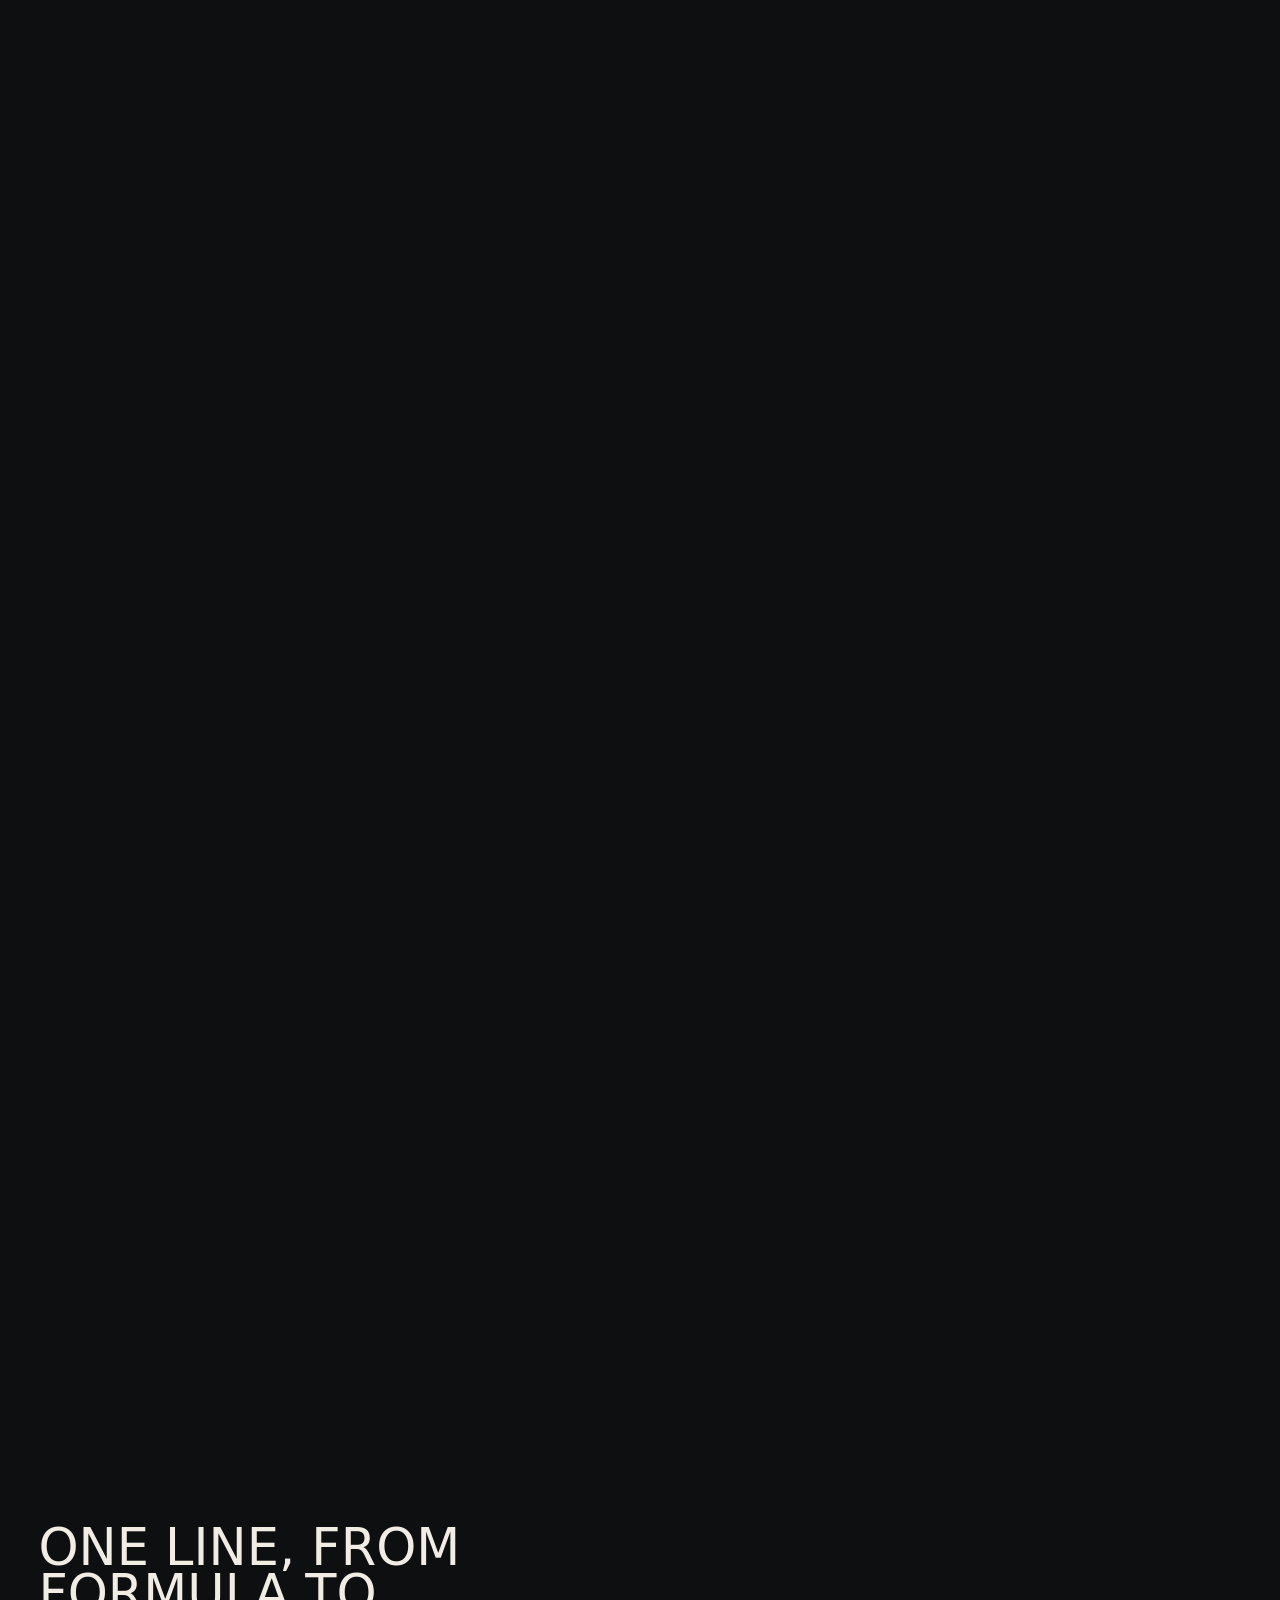
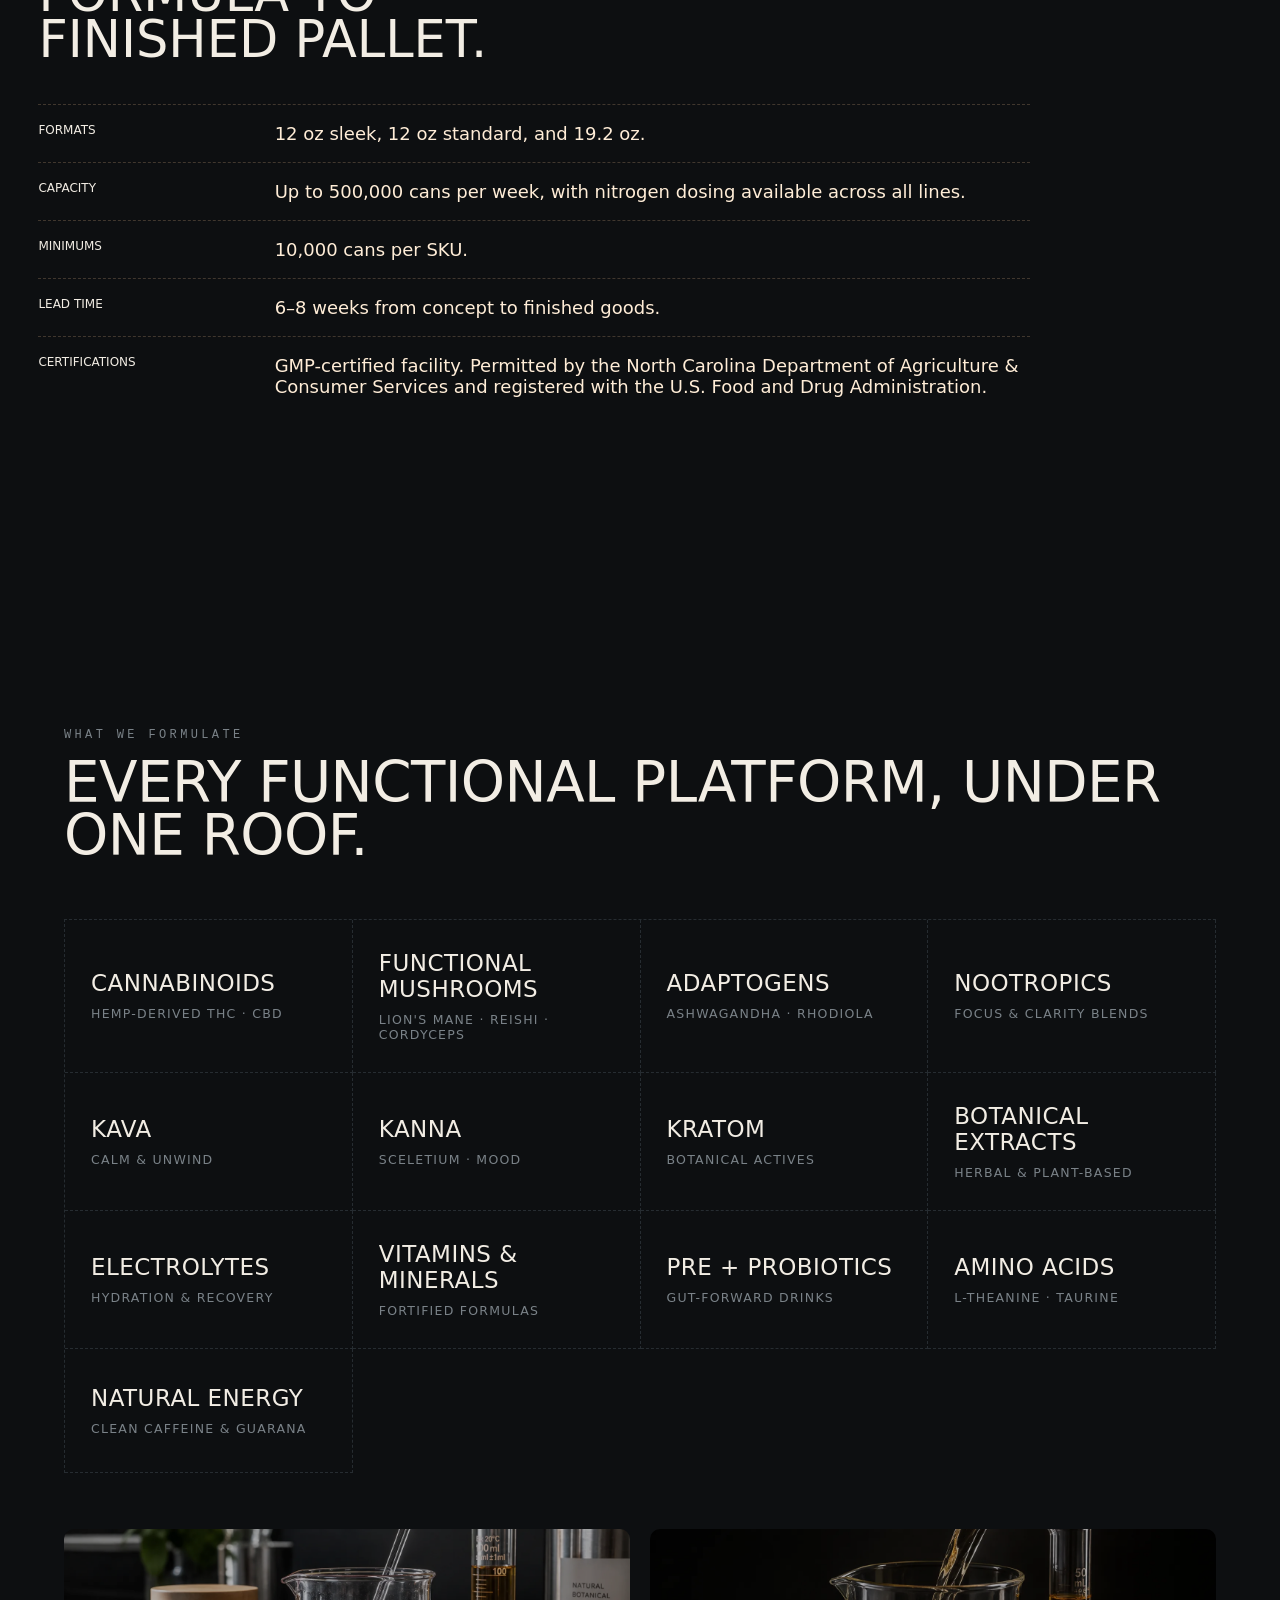
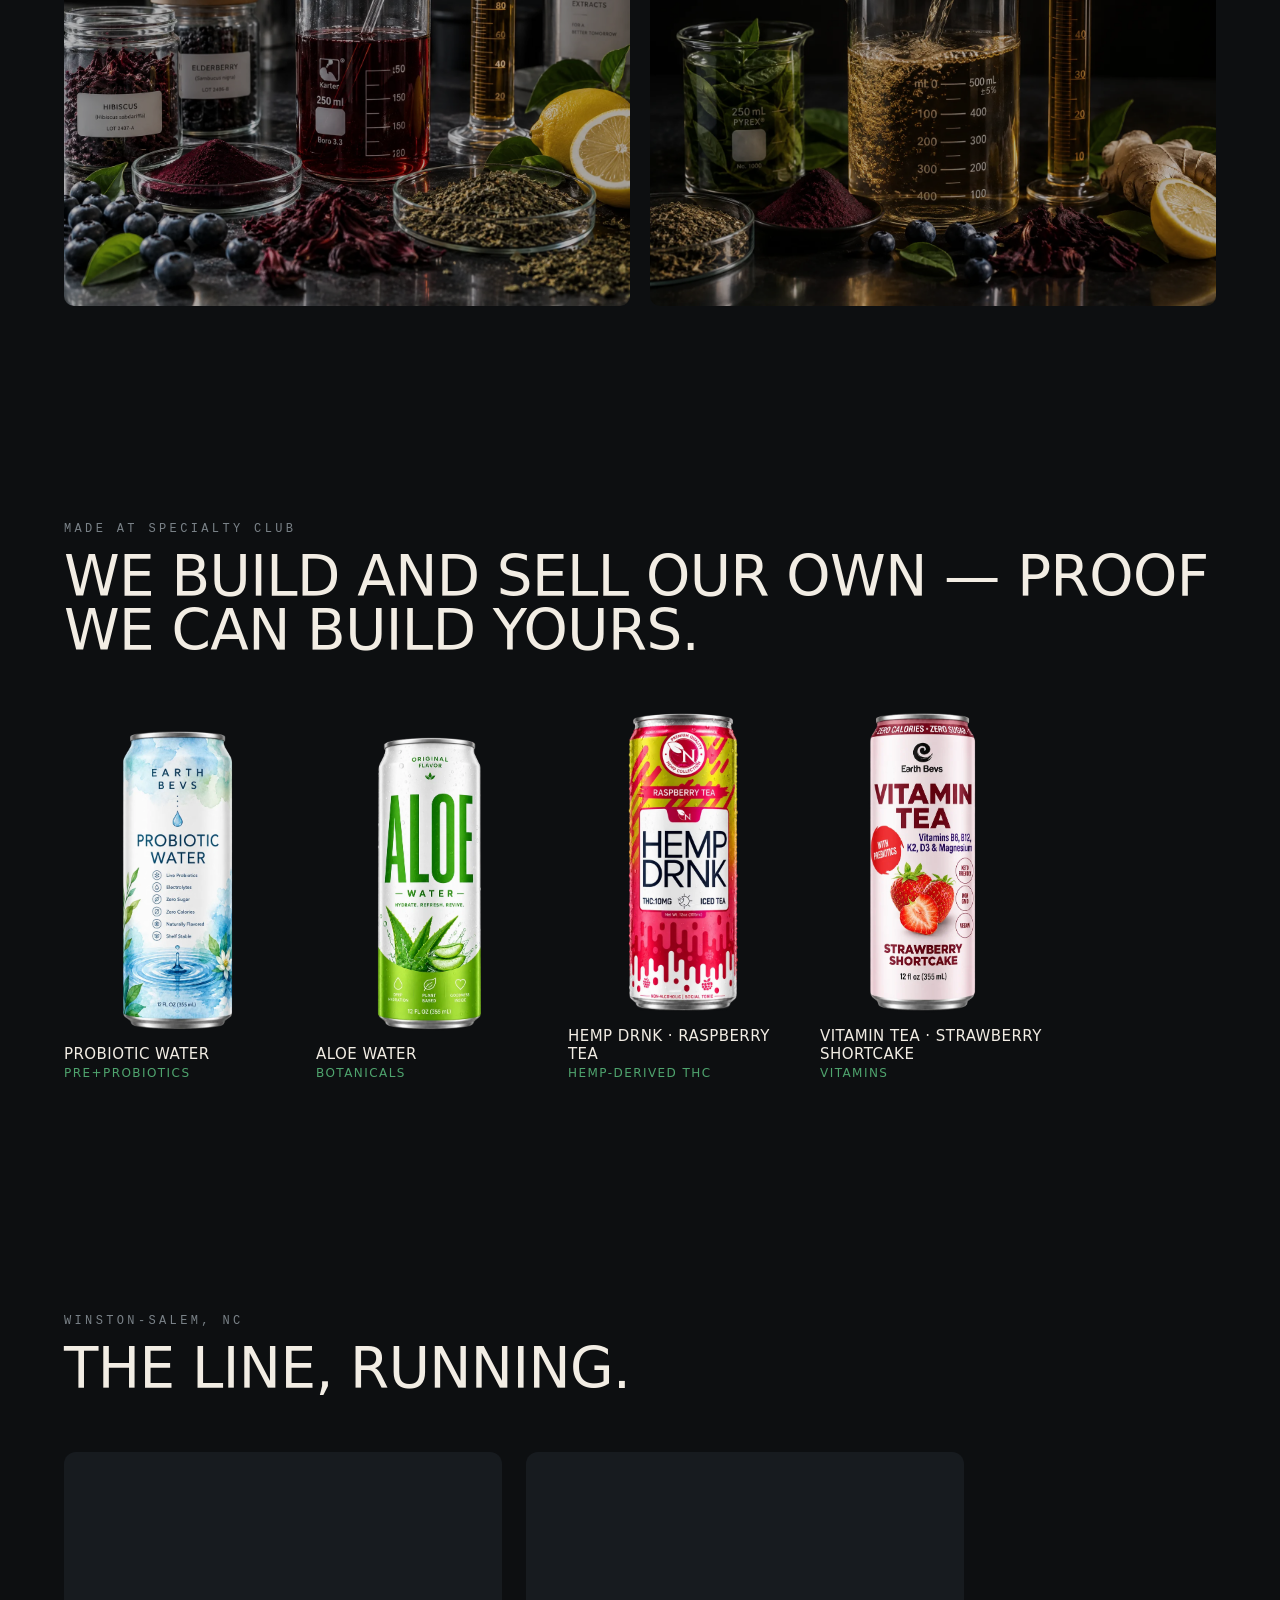
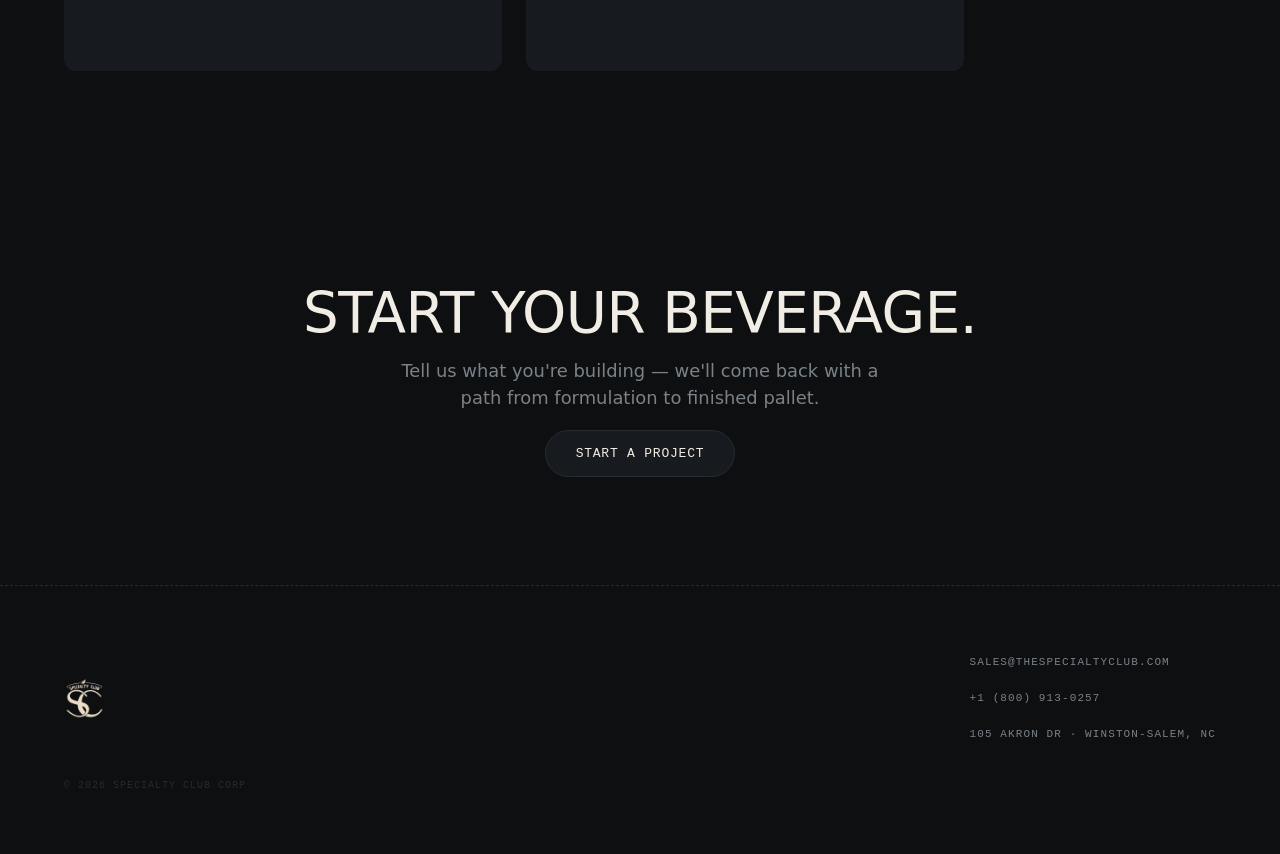
==== commit 110ae117: "V2.1" ====
--- a/1 specialtyclub-site/index.html
+++ b/1 specialtyclub-site/index.html
@@ -276,7 +276,392 @@
   }
 
 </style>
-<link rel="stylesheet" href="styles.css">
+<style>
+/* inlined styles.css v2.1 */
+@font-face{font-family:'Space Grotesk';src:url(fonts/space-grotesk-latin-500-normal.woff2) format('woff2');font-weight:500;font-style:normal;font-display:swap}
+@font-face{font-family:'Space Grotesk';src:url(fonts/space-grotesk-latin-400-normal.woff2) format('woff2');font-weight:400;font-style:normal;font-display:swap}
+@font-face{font-family:'Inter';src:url(fonts/inter-latin-400-normal.woff2) format('woff2');font-weight:400;font-style:normal;font-display:swap}
+@font-face{font-family:'Inter';src:url(fonts/inter-latin-500-normal.woff2) format('woff2');font-weight:500;font-style:normal;font-display:swap}
+@font-face{font-family:'IBM Plex Mono';src:url(fonts/ibm-plex-mono-latin-400-normal.woff2) format('woff2');font-weight:400;font-style:normal;font-display:swap}
+
+:root{
+  --canvas:#0D0F11;
+  --elev:#171B1F;
+  --line:#262C31;
+  --muted:#7A8288;
+  --ink:#F2EDE4;
+  --accent:#4FA46E;
+
+  --display:'Space Grotesk',ui-sans-serif,system-ui,sans-serif;
+  --body:'Inter',ui-sans-serif,system-ui,sans-serif;
+  --mono:'IBM Plex Mono',ui-monospace,SFMono-Regular,Menlo,monospace;
+
+  --gut:clamp(20px,4vw,64px);
+  --t-display:clamp(42px,8.4vw,108px);
+  --t-head:clamp(28px,4.6vw,62px);
+  --t-lede:clamp(17px,1.9vw,25px);
+  --t-body:clamp(16px,1.2vw,18px);
+  --t-micro:11px;
+}
+
+*{box-sizing:border-box}
+html{-webkit-text-size-adjust:100%;scroll-behavior:smooth}
+body{margin:0;background:var(--canvas);color:var(--ink);font-family:var(--body);font-weight:400;-webkit-font-smoothing:antialiased}
+img,video{max-width:100%;display:block}
+a{color:inherit}
+::selection{background:var(--elev);color:var(--ink)}
+:focus-visible{outline:1px dashed var(--accent);outline-offset:4px}
+
+.sr-only{position:absolute;width:1px;height:1px;padding:0;margin:-1px;overflow:hidden;clip:rect(0 0 0 0);white-space:nowrap;border:0}
+.skip{position:absolute;left:-9999px;top:0;z-index:100;background:var(--elev);color:var(--ink);padding:12px 18px}
+.skip:focus{left:8px;top:8px}
+
+/* --------------------------------------------------------------- chrome -- */
+nav{position:fixed;inset:0 0 auto 0;z-index:40;display:flex;justify-content:space-between;align-items:center;
+  padding:18px var(--gut);mix-blend-mode:normal;transition:background .3s,backdrop-filter .3s}
+nav.tucked{background:rgba(13,15,17,.82);backdrop-filter:blur(9px)}
+nav .brand{display:flex;align-items:center}
+nav ul{display:flex;gap:26px;list-style:none;margin:0;padding:0}
+nav ul a{font-family:var(--mono);font-size:12px;letter-spacing:.06em;text-transform:uppercase;text-decoration:none;color:var(--ink);
+  padding-bottom:3px;border-bottom:1px dashed transparent;transition:border-color .2s,color .2s}
+nav ul a:hover{border-bottom-color:var(--accent)}
+@media(max-width:820px){nav ul{display:none}}
+
+.serial{position:fixed;right:12px;top:50%;z-index:30;transform:translateY(-50%) rotate(180deg);writing-mode:vertical-rl;
+  font-family:var(--mono);font-size:10px;letter-spacing:.34em;text-transform:uppercase;color:var(--muted);pointer-events:none}
+@media(max-width:900px){.serial{display:none}}
+
+/* ---------------------------------------------------------- primitives --- */
+.eyebrow{font-family:var(--mono);font-size:var(--t-micro);letter-spacing:.26em;text-transform:uppercase;color:var(--muted);margin:0 0 22px}
+.display{font-family:var(--display);font-weight:500;font-size:var(--t-display);line-height:.88;letter-spacing:-.015em;text-transform:uppercase;margin:0}
+.heading{font-family:var(--display);font-weight:500;font-size:var(--t-head);line-height:.92;letter-spacing:-.01em;text-transform:uppercase;margin:0}
+.lede{font-size:var(--t-lede);line-height:1.45;color:var(--ink);max-width:34ch;margin:22px 0 0}
+.muted{color:var(--muted)}
+.divider{height:1px;border:0;border-top:1px dashed var(--line);margin:0}
+
+.btn-fill{display:inline-block;background:var(--elev);color:var(--ink);border:1px solid var(--line);border-radius:36px;
+  padding:15px 30px;font-family:var(--mono);font-size:12px;letter-spacing:.1em;text-transform:uppercase;text-decoration:none;
+  transition:border-color .2s,background .2s}
+.btn-fill:hover{background:#1F252A;border-color:var(--accent)}
+.btn-ghost{display:inline-block;background:none;color:var(--ink);border:1px solid var(--muted);border-radius:22.5px;
+  padding:14px 26px;font-family:var(--mono);font-size:12px;letter-spacing:.1em;text-transform:uppercase;text-decoration:none;
+  transition:border-color .2s,color .2s}
+.btn-ghost:hover{border-color:var(--accent);color:var(--accent)}
+
+.fx{opacity:0;transform:translateY(18px);transition:opacity .8s ease,transform .8s ease}
+.fx.in{opacity:1;transform:none}
+
+/* ------------------------------------------------------ 01 hero (scene) -- */
+.sc-hero{min-height:100svh;display:grid;grid-template-columns:1fr auto 1fr;align-items:center;gap:var(--gut);
+  padding:120px var(--gut) 90px;position:relative}
+.sc-hero__copy{grid-column:1;max-width:19ch}
+.sc-hero .display{font-size:clamp(36px,5.2vw,74px)}
+.sc-hero__can{grid-column:2;width:min(31vw,330px);justify-self:center}
+.sc-hero__can img{width:100%;height:auto}
+.sc-hero__meta{grid-column:3;justify-self:end;text-align:right;display:flex;flex-direction:column;gap:22px}
+.sc-hero__meta div{border-top:1px dashed var(--line);padding-top:10px;min-width:150px}
+.sc-hero__meta .k{display:block;font-family:var(--mono);font-size:10px;letter-spacing:.22em;text-transform:uppercase;color:var(--muted)}
+.sc-hero__meta .v{display:block;font-family:var(--display);font-weight:500;font-size:17px;text-transform:uppercase;margin-top:6px}
+.sc-hero__actions{display:flex;gap:14px;flex-wrap:wrap;margin-top:34px}
+.sc-scrollcue{position:absolute;left:var(--gut);bottom:34px;font-family:var(--mono);font-size:10px;letter-spacing:.24em;
+  text-transform:uppercase;color:var(--muted)}
+
+/* ------------------------------------------------------ 02 idea→formula -- */
+.sc-idea{position:relative;min-height:100svh;display:flex;align-items:center;padding:110px var(--gut);overflow:hidden}
+.sc-idea__bg{position:absolute;inset:0;z-index:0}
+.sc-idea__bg img{width:100%;height:100%;object-fit:cover;opacity:.5}
+.sc-idea__bg::after{content:"";position:absolute;inset:0;
+  background:linear-gradient(90deg,var(--canvas) 4%,rgba(13,15,17,.72) 46%,rgba(13,15,17,.30) 100%)}
+.sc-idea__in{position:relative;z-index:1;max-width:44ch}
+.sc-idea .display{font-size:clamp(38px,6.2vw,88px)}
+.sc-tags{display:flex;flex-wrap:wrap;gap:10px;margin:30px 0 0;padding:0;list-style:none}
+.sc-tags li{font-family:var(--mono);font-size:11px;letter-spacing:.12em;text-transform:uppercase;color:var(--muted);
+  border:1px solid var(--line);border-radius:22.5px;padding:8px 15px}
+
+/* ----------------------------------------------- 03 production + spec ---- */
+.sc-prod{display:grid;grid-template-columns:minmax(0,1fr) minmax(0,1.1fr);gap:var(--gut);align-items:center;
+  padding:120px var(--gut)}
+.sc-prod__film{position:relative;border:1px solid var(--line);overflow:hidden;aspect-ratio:9/16;max-height:82vh;justify-self:center;width:100%}
+.sc-prod__film video{width:100%;height:100%;object-fit:cover}
+.sc-prod__film figcaption{position:absolute;left:14px;bottom:12px;font-family:var(--mono);font-size:10px;letter-spacing:.18em;
+  text-transform:uppercase;color:var(--ink);text-shadow:0 1px 6px rgba(0,0,0,.9)}
+.sc-spec{margin:34px 0 0}
+.sc-spec__row{display:grid;grid-template-columns:minmax(120px,26%) 1fr;gap:18px;padding:15px 0;border-top:1px dashed var(--line)}
+.sc-spec dt{font-family:var(--mono);font-size:11px;letter-spacing:.16em;text-transform:uppercase;color:var(--muted)}
+.sc-spec dd{margin:0;font-size:var(--t-body);line-height:1.5}
+.sc-spec b{font-family:var(--display);font-weight:500;font-size:19px;letter-spacing:-.01em}
+
+/* ------------------------------------------------------- 04 platforms --- */
+.sc-plat{padding:120px var(--gut) 130px}
+.sc-plat__list{list-style:none;margin:44px 0 0;padding:0;counter-reset:p}
+.sc-plat__list li{counter-increment:p;border-top:1px dashed var(--line);padding:20px 0;display:grid;
+  grid-template-columns:56px 1fr auto;gap:20px;align-items:baseline;transition:color .3s}
+.sc-plat__list li::before{content:counter(p,decimal-leading-zero);font-family:var(--mono);font-size:11px;color:var(--muted)}
+.sc-plat__name{font-family:var(--display);font-weight:500;font-size:clamp(21px,3.2vw,40px);line-height:1;text-transform:uppercase;
+  color:var(--muted);transition:color .35s,transform .35s;transform-origin:left center;display:block}
+.sc-plat__list li.lit .sc-plat__name{color:var(--ink)}
+.sc-plat__note{font-family:var(--mono);font-size:11px;letter-spacing:.1em;text-transform:uppercase;color:var(--muted);text-align:right}
+.sc-plat__foot{margin:38px 0 0;font-size:var(--t-body);color:var(--muted)}
+
+/* ---------------------------------------------- 05 pinned can sequence -- */
+.reveal{position:relative;height:680vh}
+.reveal__stage{position:sticky;top:0;height:100svh;overflow:hidden}
+.stage{position:absolute;inset:0;display:grid;grid-template-columns:1fr minmax(200px,30vw) 1fr;align-items:center;
+  gap:var(--gut);padding:96px var(--gut) 128px;opacity:0;visibility:hidden;transition:opacity .4s ease;pointer-events:none}
+.stage[data-active]{opacity:1;visibility:visible}
+.stage h2{grid-column:1;justify-self:end;text-align:right;max-width:15ch;margin:0;font-family:var(--display);font-weight:500;
+  font-size:clamp(25px,3.5vw,50px);line-height:.94;text-transform:uppercase;letter-spacing:-.01em}
+.stage p{grid-column:3;justify-self:start;max-width:32ch;margin:0;font-size:var(--t-lede);line-height:1.45;font-weight:400}
+.reveal__object{position:absolute;left:50%;top:50%;transform:translate(-50%,-50%);z-index:4;
+  width:min(30vw,340px);aspect-ratio:595/1442;max-height:72vh}
+.reveal__poster{position:absolute;inset:0;display:block}
+.reveal__poster img,.turntable__canvas{position:absolute;inset:0;width:100%;height:100%;object-fit:contain}
+.turntable__canvas{opacity:0;transition:opacity .5s ease;cursor:grab}
+.reveal[data-ready] .turntable__canvas{opacity:1}
+.reveal[data-ready] .reveal__poster{opacity:0;transition:opacity .5s ease}
+.reveal[data-dragging] .turntable__canvas{cursor:grabbing}
+.index{position:absolute;left:var(--gut);bottom:38px;z-index:5;display:flex;gap:16px;list-style:none;margin:0;padding:0;
+  font-family:var(--mono);font-size:11px;letter-spacing:.14em;text-transform:uppercase;color:var(--muted)}
+.index li{padding-top:9px;border-top:1px dashed var(--line);min-width:96px}
+.index li[data-active]{color:var(--ink);border-top-color:var(--accent)}
+.hint{position:absolute;right:var(--gut);bottom:38px;z-index:5;margin:0;font-family:var(--mono);font-size:10px;
+  letter-spacing:.2em;text-transform:uppercase;color:var(--muted)}
+
+/* ----------------------------------------------------------- 06 proof --- */
+.sc-proof{position:relative;min-height:100svh;display:grid;place-items:center;overflow:hidden;padding:110px var(--gut)}
+.sc-proof__film{position:absolute;inset:0;z-index:0}
+.sc-proof__film video{width:100%;height:100%;object-fit:cover;opacity:.62}
+.sc-proof__film::after{content:"";position:absolute;inset:0;background:radial-gradient(ellipse at center,rgba(13,15,17,.42) 0%,rgba(13,15,17,.88) 72%)}
+.sc-proof__in{position:relative;z-index:1;text-align:center;max-width:20ch}
+.sc-proof__in .lede{margin-left:auto;margin-right:auto;text-align:center}
+.sc-proof__stats{position:relative;z-index:1;display:flex;gap:38px;flex-wrap:wrap;justify-content:center;margin:44px 0 0;padding:0;list-style:none}
+.sc-proof__stats li{font-family:var(--mono);font-size:11px;letter-spacing:.16em;text-transform:uppercase;color:var(--muted);
+  border-top:1px dashed var(--line);padding-top:10px;min-width:132px}
+.sc-proof__stats b{display:block;font-family:var(--display);font-weight:500;font-size:26px;letter-spacing:-.01em;color:var(--ink);margin-bottom:4px}
+
+/* --------------------------------------------------------- 07 gallery --- */
+.sc-gal{position:relative;height:420vh}
+.sc-gal__stage{position:sticky;top:0;height:100svh;overflow:hidden;display:flex;flex-direction:column;justify-content:center}
+.sc-gal__head{padding:0 var(--gut);margin-bottom:26px}
+.sc-gal__track{display:flex;gap:clamp(40px,7vw,110px);align-items:flex-end;padding:0 var(--gut);will-change:transform}
+.sc-gal__item{flex:0 0 auto;width:clamp(170px,20vw,300px);text-align:center}
+.sc-gal__item img{width:100%;height:auto;max-height:60vh;object-fit:contain;margin:0 auto}
+.sc-gal__item figcaption{margin-top:18px}
+.sc-gal__item .n{display:block;font-family:var(--display);font-weight:500;font-size:15px;text-transform:uppercase;letter-spacing:.01em}
+.sc-gal__item .c{display:block;font-family:var(--mono);font-size:10px;letter-spacing:.16em;text-transform:uppercase;color:var(--muted);margin-top:6px}
+
+/* ------------------------------------------------------------- 08 cta --- */
+.sc-cta{min-height:88svh;display:flex;flex-direction:column;justify-content:center;padding:110px var(--gut)}
+.sc-cta__in{max-width:16ch}
+.sc-cta__actions{display:flex;gap:14px;flex-wrap:wrap;margin-top:36px}
+
+footer{border-top:1px dashed var(--line);padding:44px var(--gut);display:grid;grid-template-columns:auto 1fr auto;gap:26px;align-items:center}
+footer .f-brand img{height:38px;width:auto}
+footer .f-contact{display:flex;gap:24px;flex-wrap:wrap;justify-content:center}
+footer .f-contact a,footer .f-contact span{font-family:var(--mono);font-size:11px;letter-spacing:.1em;text-transform:uppercase;
+  color:var(--muted);text-decoration:none}
+footer .f-contact a:hover{color:var(--accent)}
+footer .f-legal{font-family:var(--mono);font-size:10px;letter-spacing:.1em;text-transform:uppercase;color:var(--line)}
+@media(max-width:820px){footer{grid-template-columns:1fr;justify-items:start;text-align:left}footer .f-contact{justify-content:flex-start}}
+
+/* ==================================================== interior pages ===== */
+.page-hero{padding:150px var(--gut) 70px;max-width:1100px}
+.page-hero .display{font-size:clamp(36px,6.4vw,78px)}
+.story,.values,.ataglance,.ownbrands,.nextsteps,.contact-grid{padding:0 var(--gut) 80px}
+.story{max-width:70ch}
+.story p,.sp-txt p{font-size:var(--t-body);line-height:1.65;color:var(--ink)}
+.lead{font-size:var(--t-lede);line-height:1.45}
+.values{display:grid;grid-template-columns:repeat(auto-fit,minmax(240px,1fr));gap:26px}
+.value{border-top:1px dashed var(--line);padding-top:16px}
+.value .vn{display:block;font-family:var(--display);font-weight:500;font-size:19px;text-transform:uppercase;margin-bottom:8px}
+.ataglance{display:grid;grid-template-columns:repeat(auto-fit,minmax(180px,1fr));gap:24px}
+.ataglance .blk{border-top:1px dashed var(--line);padding-top:14px}
+.ataglance .n{display:block;font-family:var(--display);font-weight:500;font-size:clamp(26px,4vw,46px);line-height:.95}
+.ataglance .t{display:block;font-family:var(--mono);font-size:11px;letter-spacing:.14em;text-transform:uppercase;color:var(--muted);margin-top:8px}
+.ob-imgs{display:flex;gap:22px;flex-wrap:wrap;align-items:flex-end}
+.ob-imgs img{height:clamp(150px,22vw,250px);width:auto}
+.nextsteps{display:grid;grid-template-columns:repeat(auto-fit,minmax(220px,1fr));gap:22px}
+.nextstep{border:1px solid var(--line);padding:24px;border-radius:12px}
+.nextstep .h{display:block;font-family:var(--display);font-weight:500;font-size:17px;text-transform:uppercase;margin-bottom:10px}
+.signpost{font-family:var(--mono);font-size:11px;letter-spacing:.16em;text-transform:uppercase;color:var(--muted)}
+.facility-band{background-size:cover;background-position:center;position:relative;min-height:56vh;display:flex;align-items:flex-end;overflow:hidden;margin-bottom:80px}
+.facility-band img{position:absolute;inset:0;width:100%;height:100%;object-fit:cover;opacity:.55}
+.facility-band .scrim{position:absolute;inset:0;background:linear-gradient(0deg,var(--canvas) 6%,rgba(13,15,17,.35) 100%)}
+.facility-band .fb-cap{position:relative;padding:var(--gut);z-index:1}
+.facility-band .fb-cap .k{display:block;font-family:var(--mono);font-size:11px;letter-spacing:.24em;text-transform:uppercase;color:var(--muted);margin-bottom:12px}
+.contact-grid{display:grid;grid-template-columns:1.1fr .9fr;gap:var(--gut)}
+@media(max-width:860px){.contact-grid{grid-template-columns:1fr}}
+.form{display:flex;flex-direction:column;gap:22px;max-width:44rem}
+.field{display:flex;flex-direction:column;gap:7px}
+.field label{font-family:var(--mono);font-size:11px;letter-spacing:.16em;text-transform:uppercase;color:var(--muted)}
+.field input,.field textarea,.field select{background:transparent;border:0;border-bottom:1px solid var(--muted);color:var(--ink);
+  font-family:var(--body);font-size:16px;padding:9px 2px;border-radius:0;transition:border-color .2s}
+.field select{padding-left:0}
+.field option{background:var(--elev);color:var(--ink)}
+.field input:focus,.field textarea:focus,.field select:focus{outline:none;border-bottom-color:var(--accent)}
+.form button{align-self:flex-start;cursor:pointer;font-family:var(--mono)}
+.form-note{font-size:13px;color:var(--muted);margin:0}
+.direct{display:flex;flex-direction:column;gap:14px}
+.direct .row{border-top:1px dashed var(--line);padding-top:12px}
+.direct .k{display:block;font-family:var(--mono);font-size:10px;letter-spacing:.2em;text-transform:uppercase;color:var(--muted)}
+.direct .v{display:block;font-size:var(--t-body);margin-top:6px}
+.direct .v a{color:var(--ink);text-decoration:none}
+.direct .v a:hover{color:var(--accent)}
+.sub{font-size:var(--t-body);color:var(--muted)}
+
+/* ------------------------------------------------------------ tablet ---- */
+@media(max-width:1024px){
+  .sc-hero{grid-template-columns:1fr;justify-items:start;gap:40px;padding-top:112px}
+  .sc-hero__copy,.sc-hero__can,.sc-hero__meta{grid-column:1}
+  .sc-hero__can{width:min(52vw,270px);justify-self:center;order:-1}
+  .sc-hero__meta{justify-self:start;text-align:left;flex-direction:row;flex-wrap:wrap;gap:22px}
+  .sc-hero__meta div{min-width:120px}
+  .sc-prod{grid-template-columns:1fr;gap:44px}
+  .sc-prod__film{max-height:64vh;max-width:420px}
+}
+
+/* ------------------------------------------------------------ mobile ---- */
+@media(max-width:760px){
+  .sc-hero{min-height:auto;padding-bottom:64px}
+  .sc-scrollcue{display:none}
+  .sc-idea{padding:84px var(--gut)}
+  .sc-idea__bg img{object-position:62% 50%;opacity:.38}
+  .sc-idea__bg::after{background:linear-gradient(0deg,var(--canvas) 10%,rgba(13,15,17,.62) 100%)}
+  .reveal{height:560vh}
+  .stage{grid-template-columns:1fr;grid-template-rows:auto 40vh auto;align-content:center;gap:22px;padding:88px var(--gut) 108px}
+  .stage h2{grid-row:1;justify-self:start;text-align:left;max-width:18ch}
+  .stage p{grid-row:3;justify-self:start;max-width:36ch;font-size:17px}
+  .reveal__object{width:54vw;max-height:38vh}
+  .index{gap:10px;font-size:10px;right:var(--gut)}
+  .index li{min-width:0;flex:1;letter-spacing:.08em}
+  .hint{display:none}
+  .sc-plat__list li{grid-template-columns:34px 1fr;gap:14px}
+  .sc-plat__note{grid-column:2;text-align:left;margin-top:6px}
+  .sc-gal{height:auto}
+  .sc-gal__stage{position:static;height:auto;padding:84px 0}
+  .sc-gal__track{transform:none!important;overflow-x:auto;scroll-snap-type:x mandatory;-webkit-overflow-scrolling:touch;
+    padding-bottom:18px;gap:40px}
+  .sc-gal__item{scroll-snap-align:center;width:60vw}
+  .sc-gal__item img{max-height:44vh}
+  .sc-proof__stats{gap:22px}
+  .sc-proof__stats li{min-width:44%}
+}
+
+/* --------------------------------------------------- reduced motion ----- */
+@media(prefers-reduced-motion:reduce){
+  html{scroll-behavior:auto}
+  *{animation:none!important}
+  .fx{opacity:1;transform:none;transition:none}
+  .reveal{height:auto}
+  .reveal__stage{position:static;height:auto;padding:60px 0}
+  .stage{position:static;opacity:1;visibility:visible;pointer-events:auto;grid-template-columns:1fr;
+    gap:20px;padding:0 var(--gut) 56px}
+  .stage h2,.stage p{grid-column:1;justify-self:start;text-align:left}
+  .reveal__object{position:static;transform:none;margin:0 auto 52px;width:min(52vw,280px);max-height:none}
+  .index,.hint{position:static;margin:0 var(--gut) 36px}
+  .sc-gal{height:auto}
+  .sc-gal__stage{position:static;height:auto;padding:80px 0}
+  .sc-gal__track{transform:none!important;overflow-x:auto;flex-wrap:nowrap}
+  .turntable__canvas,.reveal__poster{transition:none}
+}
+
+
+/* ================= MERGE: v1 classes on the v2 steel palette ================= */
+:root{--cream:var(--ink);--walnut:var(--canvas);--bark:#1C2126;--cork:var(--line);
+  --driftwood:var(--muted);--ember:var(--accent);--gutter:clamp(20px,5vw,68px)}
+.eyebrow{text-transform:uppercase;font-weight:500;font-size:12px;letter-spacing:.28em;color:var(--muted);margin-bottom:14px}
+.muted{color:var(--muted)}
+.btn-fill{display:inline-block;background:var(--elev);color:var(--ink);border-radius:36px;padding:15px 30px;
+  text-transform:uppercase;font-weight:500;font-size:13px;letter-spacing:.06em;border:1px solid var(--line);
+  text-decoration:none;transition:background .2s,transform .2s}
+.btn-fill:hover{background:#232930;transform:translateY(-1px)}
+.btn-ghost{display:inline-block;background:transparent;color:var(--ink);border:1px solid var(--ink);border-radius:22.5px;
+  padding:12px 26px;text-transform:uppercase;font-weight:500;font-size:13px;letter-spacing:.06em;text-decoration:none;transition:background .2s,color .2s}
+.btn-ghost:hover{background:var(--ink);color:var(--canvas)}
+.platforms,.made,.lines,.cta-end{padding:clamp(80px,12vh,140px) var(--gutter)}
+.platforms h2,.made h2,.lines h2,.cta-end h2{font-family:var(--display);font-weight:500;font-size:clamp(32px,4.4vw,58px);line-height:.95;letter-spacing:-.01em;text-transform:uppercase}.platforms h2,.made h2,.lines h2{margin:0 0 56px}.cta-end h2{margin:0}
+.tag-grid{display:grid;grid-template-columns:repeat(auto-fill,minmax(250px,1fr));border-top:1px dashed var(--line);border-left:1px dashed var(--line)}
+.tag{border-right:1px dashed var(--line);border-bottom:1px dashed var(--line);padding:30px 26px;display:flex;flex-direction:column;gap:10px;min-height:124px;justify-content:center;transition:background .25s}
+.tag:hover{background:var(--elev)}
+.tag .t{font-size:clamp(17px,1.9vw,23px);text-transform:uppercase;font-weight:500;letter-spacing:.02em}
+.tag .s{font-size:12.5px;text-transform:uppercase;letter-spacing:.1em;color:var(--muted);font-weight:500}
+.rnd{display:grid;grid-template-columns:1fr 1fr;gap:20px;margin-top:56px}
+.rnd figure{margin:0;overflow:hidden;border-radius:10px}
+.rnd img{width:100%;height:100%;object-fit:cover;display:block;filter:brightness(.72) saturate(.92)}
+@media(max-width:760px){.rnd{grid-template-columns:1fr}}
+.pstrip{display:flex;align-items:flex-end;gap:28px;overflow-x:auto;padding-bottom:18px;scroll-snap-type:x mandatory;-webkit-overflow-scrolling:touch}
+.pstrip::-webkit-scrollbar{height:6px}.pstrip::-webkit-scrollbar-thumb{background:var(--line);border-radius:9999px}
+.pcard{flex:0 0 auto;width:224px;scroll-snap-align:start;display:flex;flex-direction:column;gap:14px;margin:0}
+.pcard img{height:300px;width:auto;max-width:100%;object-fit:contain;margin:0 auto;display:block}
+.pcard figcaption{display:flex;flex-direction:column;gap:3px}
+.pc-name{font-size:15px;text-transform:uppercase;font-weight:500;letter-spacing:.03em}
+.pc-tag{font-size:12px;text-transform:uppercase;letter-spacing:.12em;color:var(--accent);font-weight:500}
+.line-vids{display:grid;grid-template-columns:repeat(auto-fit,minmax(260px,1fr));gap:24px;max-width:900px}
+.line-vids video{width:100%;max-height:72vh;object-fit:cover;border-radius:12px;background:var(--elev)}
+.cta-end{text-align:center;display:flex;flex-direction:column;align-items:center;gap:18px}
+.cta-sub{color:var(--muted);max-width:44ch;margin:0;font-size:clamp(16px,1.4vw,19px);line-height:1.5}
+.site-foot{padding:70px var(--gutter) 50px;border-top:1px dashed var(--line);display:flex;flex-wrap:wrap;gap:30px;align-items:center;justify-content:space-between}
+.foot-logo{height:44px;width:auto;opacity:.92}
+.f-contact{display:flex;flex-direction:column;gap:9px}
+.f-contact a,.f-contact span{font-size:16px;text-transform:uppercase;letter-spacing:.04em;font-weight:500;color:var(--muted);text-decoration:none}
+.f-contact a:hover{color:var(--ink)}
+.foot-nav{display:flex;gap:22px}
+.foot-nav a{font-size:13px;text-transform:uppercase;letter-spacing:.06em;color:var(--ink);text-decoration:none;border-bottom:1px dashed transparent}
+.foot-nav a:hover{border-bottom-color:var(--ink)}
+.f-legal{font-size:11px;letter-spacing:.1em;text-transform:uppercase;color:var(--line);width:100%}
+
+/* ---- legacy subpages (about/contact/thanks) on the steel palette ---- */
+[data-legacy]{background:var(--canvas);color:var(--ink)}
+[data-legacy] section{padding:clamp(70px,11vh,120px) var(--gutter)}
+[data-legacy] .divider{border:0;border-top:1px dashed var(--line);margin:0 var(--gutter)}
+.page-hero{padding:150px var(--gutter) 40px}
+.display{text-transform:uppercase;font-weight:500;line-height:.92;font-size:clamp(2.6rem,6.5vw,5.2rem);margin:0}
+.heading{text-transform:uppercase;font-weight:500;line-height:.95;font-size:clamp(1.8rem,4vw,3.2rem);margin:0}
+.sub{margin-top:22px;font-size:clamp(16px,1.9vw,21px);line-height:1.35;color:var(--muted);max-width:46ch}
+.body{font-size:clamp(16px,1.8vw,20px);line-height:1.4;max-width:52ch;margin:0 0 18px}
+.hero-actions{margin-top:32px;display:flex;gap:14px;flex-wrap:wrap}
+.contact-grid{display:grid;grid-template-columns:1.1fr .9fr;gap:clamp(40px,7vw,110px);align-items:start}
+@media(max-width:860px){.contact-grid{grid-template-columns:1fr;gap:44px}}
+.form{display:flex;flex-direction:column;gap:24px}
+.field{display:flex;flex-direction:column;gap:8px}
+.field label{font-size:11px;text-transform:uppercase;letter-spacing:.18em;color:var(--muted);font-weight:500}
+.field input,.field textarea,.field select{background:transparent;border:0;border-bottom:1px solid var(--muted);color:var(--ink);font-family:inherit;font-size:16px;padding:8px 2px;border-radius:0}
+.field select option{background:var(--canvas);color:var(--ink)}
+.field input:focus,.field textarea:focus,.field select:focus{outline:none;border-bottom-color:var(--ink)}
+.form .btn-fill{align-self:flex-start;margin-top:4px}
+.form-note{font-size:12px;color:var(--muted);margin-top:4px}
+.direct{display:flex;flex-direction:column;gap:30px}
+.direct .blk{display:flex;flex-direction:column;gap:8px}
+.direct .blk .h{font-size:11px;letter-spacing:.22em;text-transform:uppercase;color:var(--muted);font-weight:500}
+.direct .blk a,.direct .blk p{font-size:clamp(16px,1.7vw,19px);color:var(--ink);font-weight:500;text-decoration:none;margin:0}
+.direct .blk a:hover{color:var(--accent)}
+.nextsteps{display:flex;flex-direction:column}
+.nextstep{display:grid;grid-template-columns:36px 1fr;gap:16px;padding:16px 0;border-top:1px dashed var(--line)}
+.nextstep:last-child{border-bottom:1px dashed var(--line)}
+.nextstep .n{color:var(--accent);font-weight:500;font-size:13px}
+.nextstep p{color:var(--muted);font-size:15px;line-height:1.35;margin:0}
+.signpost{display:flex;flex-wrap:wrap;gap:20px;align-items:center;justify-content:space-between;background:var(--elev);border-radius:12px;padding:clamp(22px,4vw,36px);margin:0 var(--gutter) clamp(60px,10vh,110px)}
+.signpost .sp-txt{display:flex;flex-direction:column;gap:6px}
+.signpost .k{font-size:11px;letter-spacing:.24em;text-transform:uppercase;color:var(--muted);font-weight:500}
+.signpost .t{font-size:clamp(18px,2.4vw,26px);text-transform:uppercase;font-weight:500}
+.story{display:grid;grid-template-columns:1.15fr .85fr;gap:clamp(34px,6vw,90px);align-items:start}
+@media(max-width:820px){.story{grid-template-columns:1fr;gap:38px}}
+.ataglance{display:flex;flex-direction:column;border-top:1px dashed var(--line)}
+.ataglance .row{display:flex;flex-direction:column;gap:6px;padding:18px 0;border-bottom:1px dashed var(--line)}
+.ataglance .k{font-size:11px;letter-spacing:.22em;text-transform:uppercase;color:var(--muted);font-weight:500}
+.ataglance .v{font-size:clamp(15px,1.6vw,18px);text-transform:uppercase;font-weight:500}
+.values{display:grid;grid-template-columns:repeat(auto-fit,minmax(240px,1fr));border-top:1px dashed var(--line);border-left:1px dashed var(--line);margin-top:40px}
+.value{border-right:1px dashed var(--line);border-bottom:1px dashed var(--line);padding:28px 24px;display:flex;flex-direction:column;gap:10px;min-height:150px}
+.value .vn{color:var(--accent);font-size:12px;font-weight:500;letter-spacing:.1em}
+.value h3{font-size:clamp(17px,2vw,22px);text-transform:uppercase;font-weight:500;margin:0}
+.value p{color:var(--muted);font-size:14px;line-height:1.4;margin:0}
+.ownbrands{display:flex;flex-wrap:wrap;gap:clamp(24px,4vw,60px);align-items:center;justify-content:space-between}
+.ownbrands .ob-imgs{display:flex;gap:16px}
+.ownbrands .ob-imgs img{height:190px;width:auto}
+.facility-band{display:none}
+.serial{display:none}
+
+</style>
 </head>
 <body>
 
@@ -389,7 +774,6 @@
   <div class="pstrip">
       <figure class="pcard"><img src="gal-prowater.webp" alt="Probiotic Water" loading="lazy"><figcaption><span class="pc-name">Probiotic Water</span><span class="pc-tag">Pre+Probiotics</span></figcaption></figure>
       <figure class="pcard"><img src="gal-aloe.webp" alt="Aloe Water" loading="lazy"><figcaption><span class="pc-name">Aloe Water</span><span class="pc-tag">Botanicals</span></figcaption></figure>
-      <figure class="pcard"><img src="gal-prostraw.webp" alt="Probiotic Water · Strawberry" loading="lazy"><figcaption><span class="pc-name">Probiotic Water · Strawberry</span><span class="pc-tag">Pre+Probiotics</span></figcaption></figure>
       <figure class="pcard"><img src="gal-hemp.webp" alt="HEMP DRNK · Raspberry Tea" loading="lazy"><figcaption><span class="pc-name">HEMP DRNK · Raspberry Tea</span><span class="pc-tag">Hemp-derived THC</span></figcaption></figure>
       <figure class="pcard"><img src="gal-vittea.webp" alt="Vitamin Tea · Strawberry Shortcake" loading="lazy"><figcaption><span class="pc-name">Vitamin Tea · Strawberry Shortcake</span><span class="pc-tag">Vitamins</span></figcaption></figure>
   </div>
@@ -399,8 +783,8 @@
   <p class="eyebrow">Winston-Salem, NC</p>
   <h2>The line, running.</h2>
   <div class="line-vids">
-    <video src="line-loop-v1.mp4" muted autoplay loop playsinline preload="metadata" aria-label="Canning line running"></video>
-    <video src="line-loop-v2.mp4" muted autoplay loop playsinline preload="metadata" aria-label="Filled cans on the conveyor"></video>
+    <video src="line-loop-v2.mp4" muted autoplay loop playsinline preload="metadata" aria-label="Canning line running"></video>
+    <video src="sip-loop.mp4" muted autoplay loop playsinline preload="metadata" aria-label="SIP cans passing the date coder on the conveyor"></video>
   </div>
 </section>
 
@@ -421,7 +805,7 @@
   <p class="f-legal">&copy; 2026 Specialty Club Corp</p>
 </footer>
 
-<script src="can-turntable.js"></script>
+<script src="can-turntable.js?v=21"></script>
 <script>
 (function () {
   var STAGES = 4;
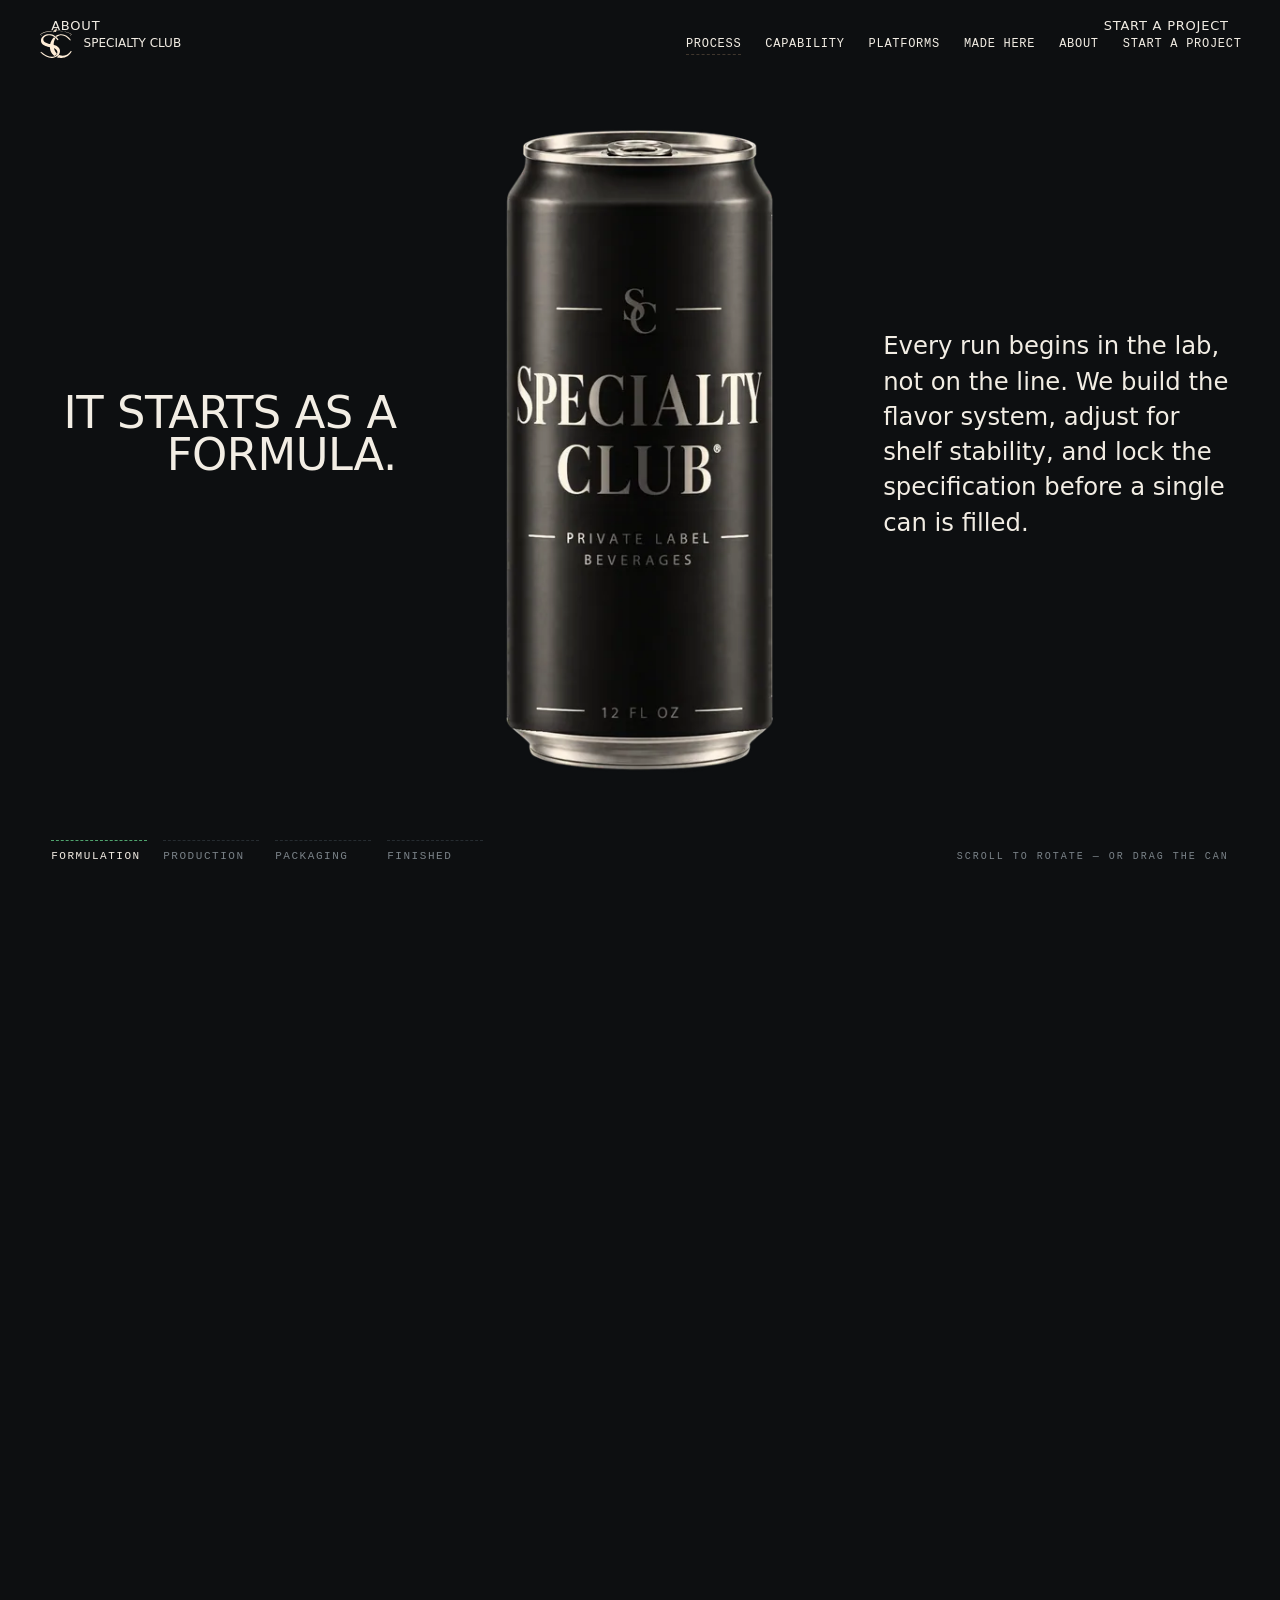
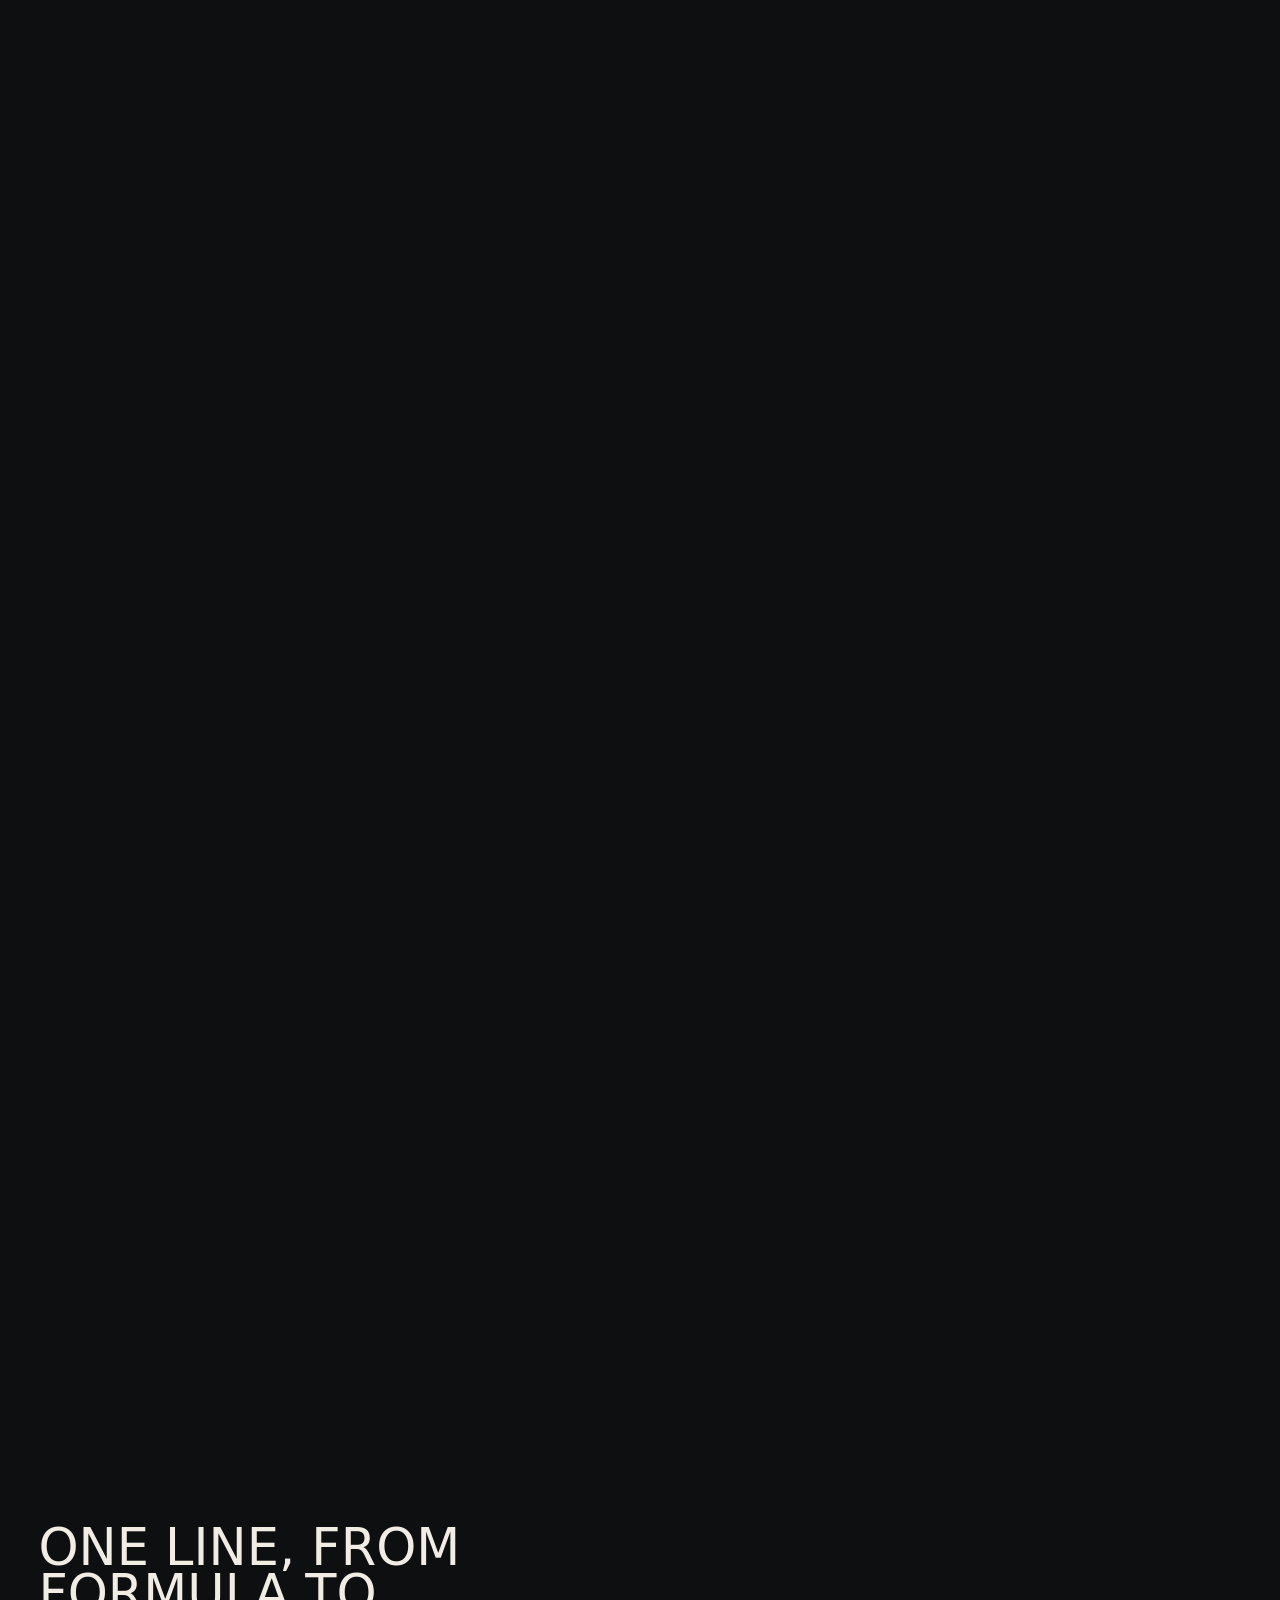
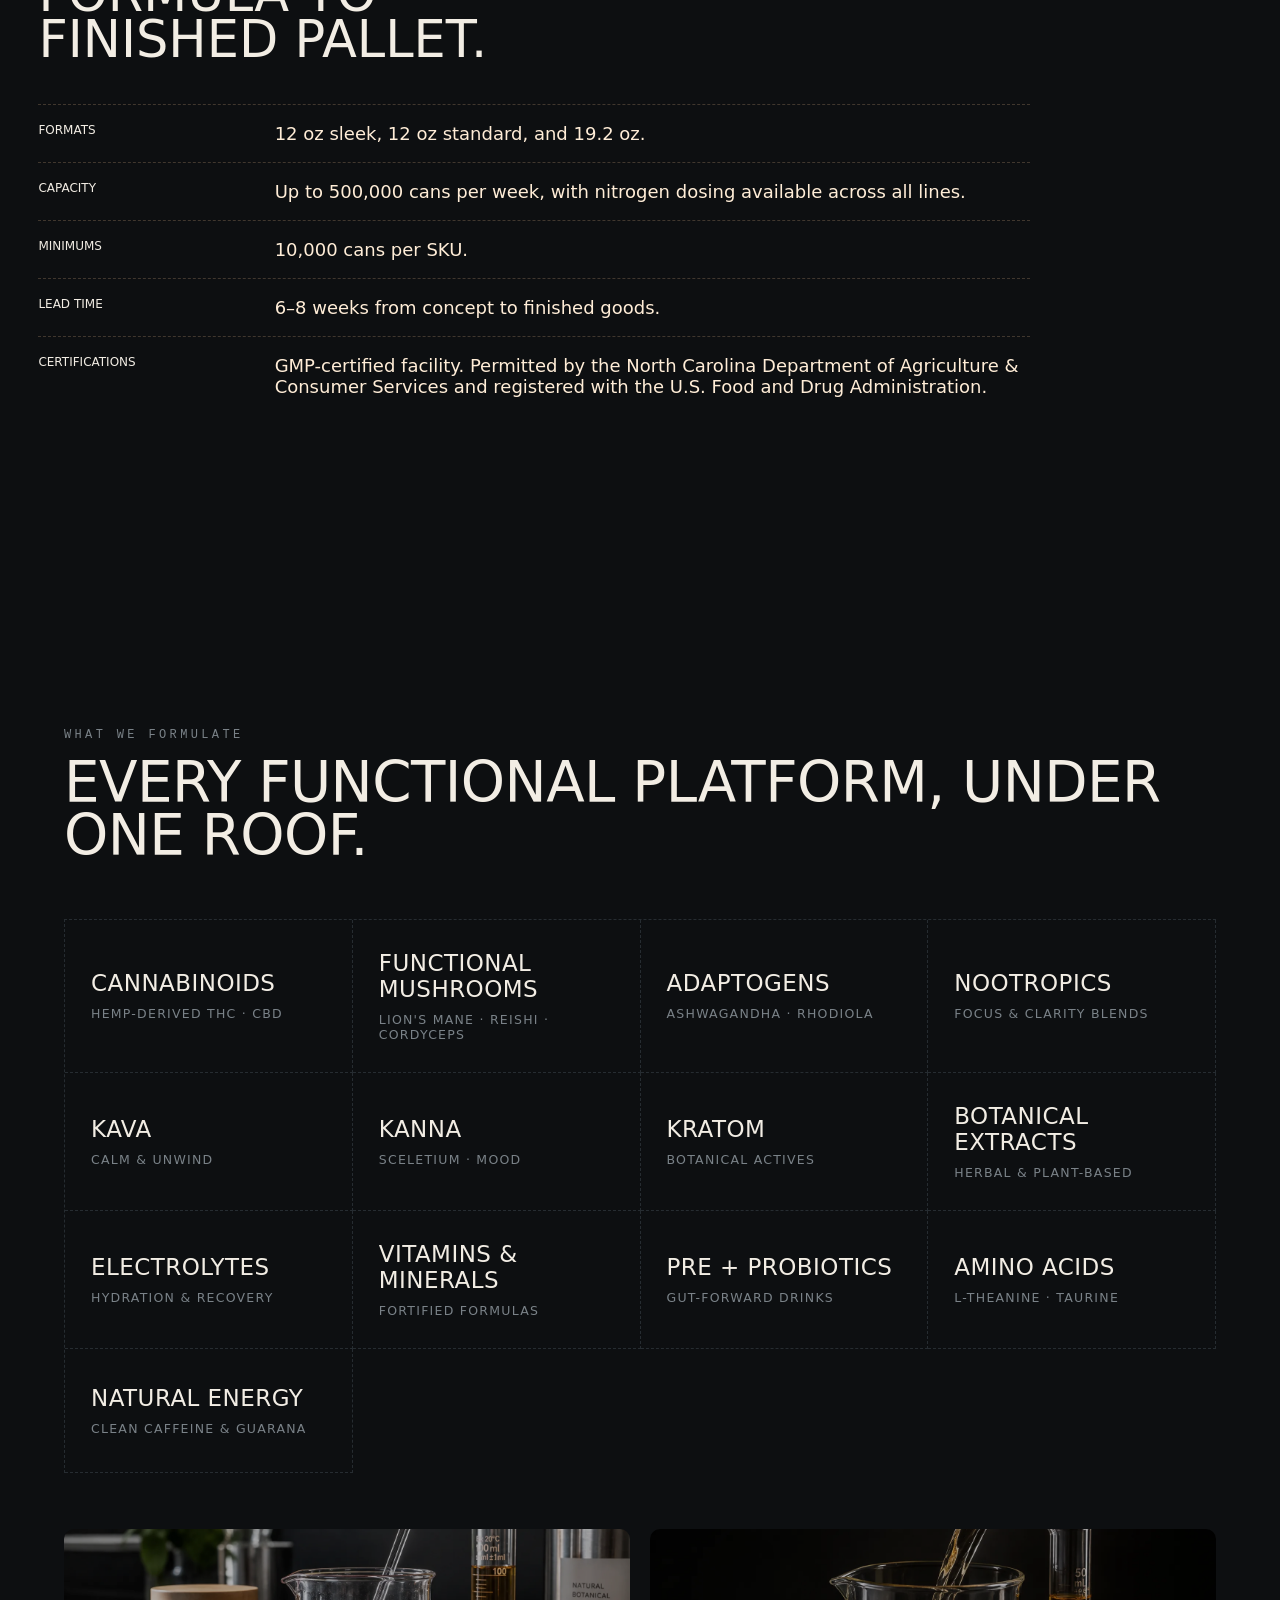
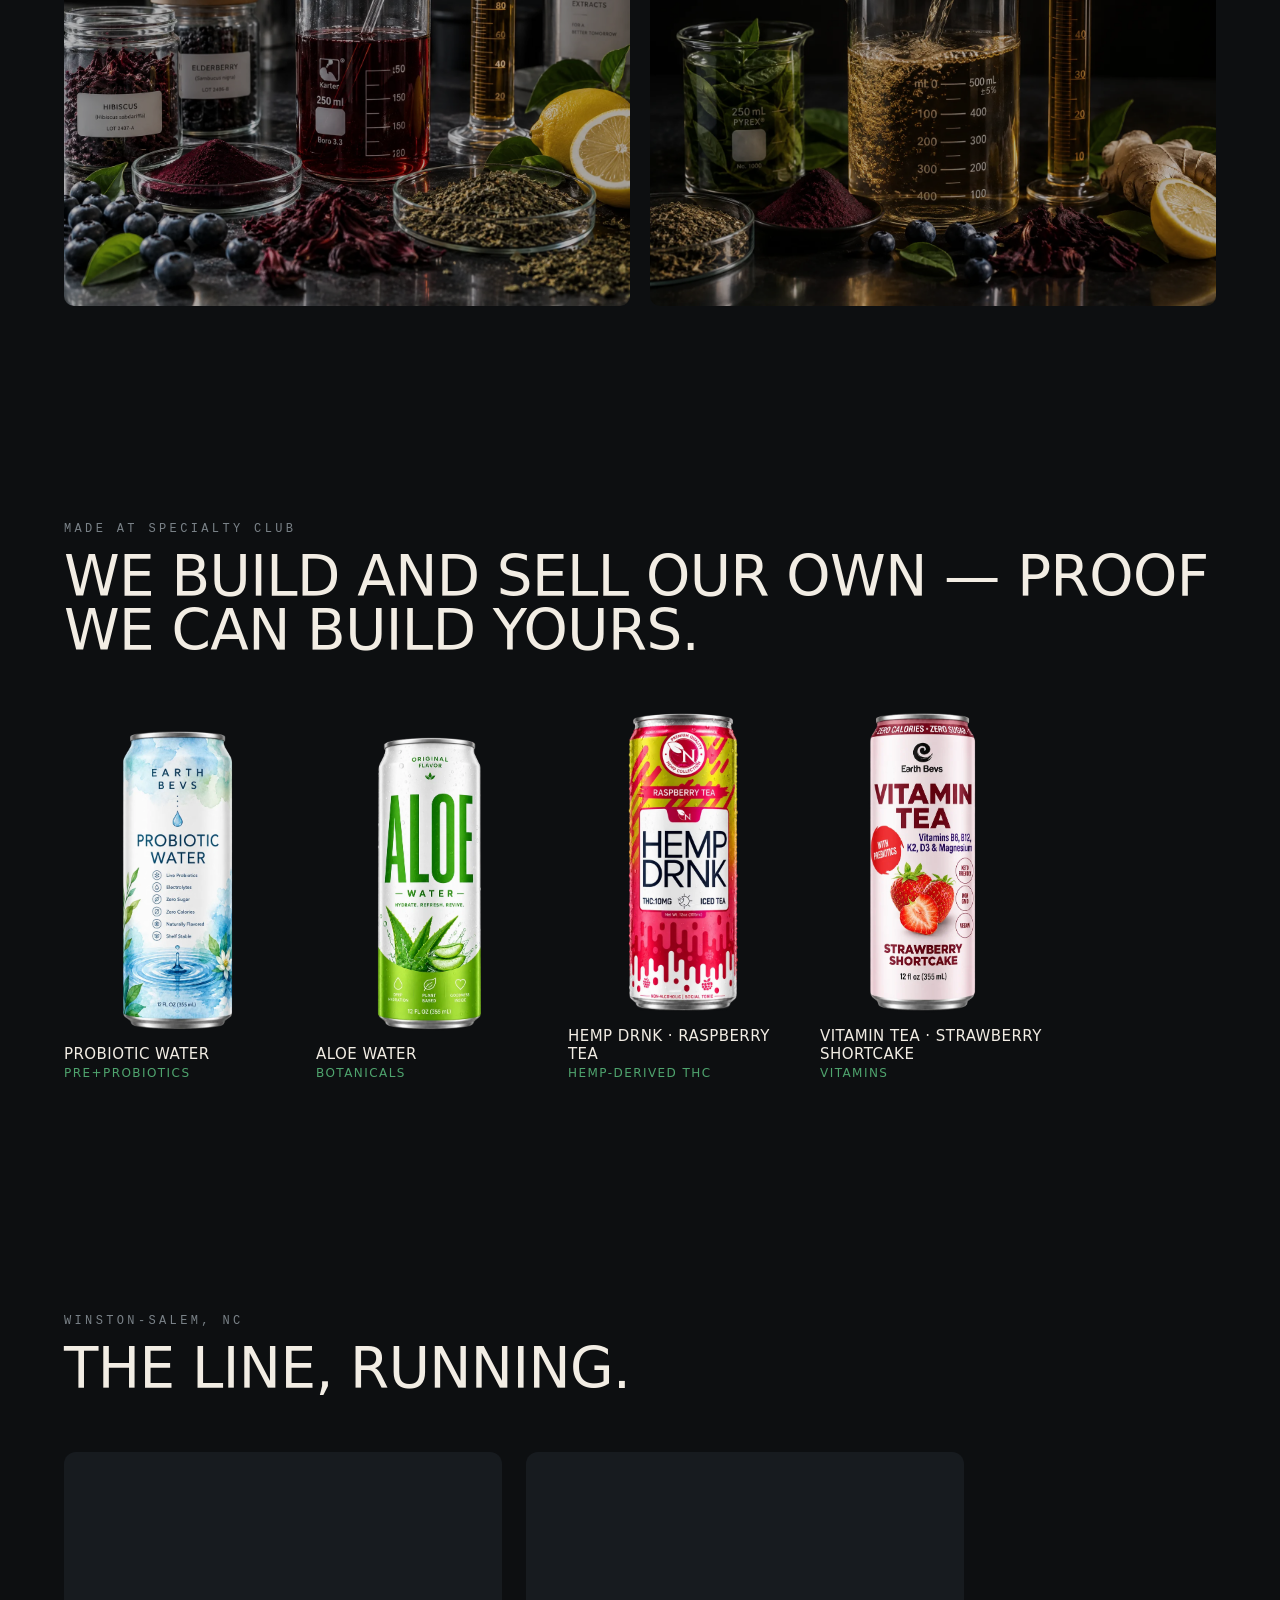
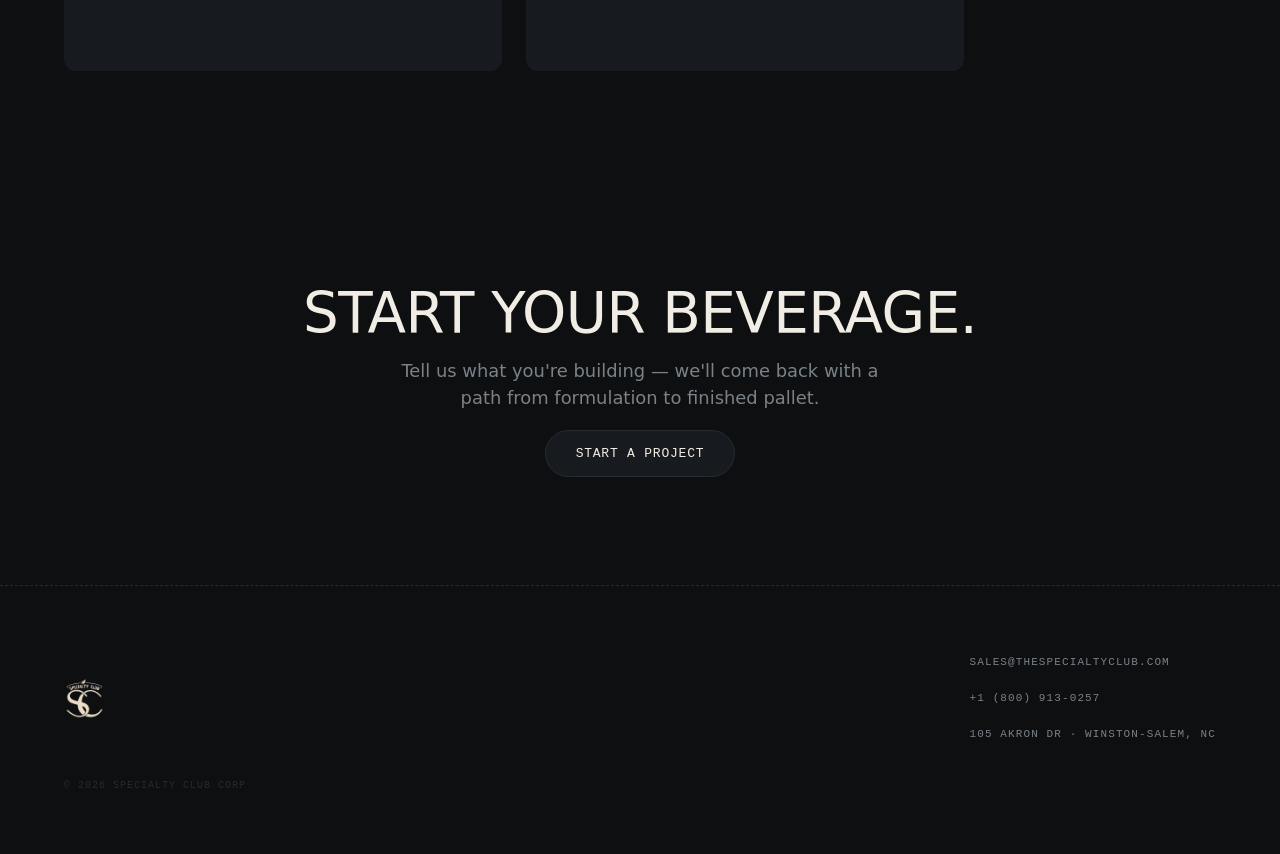
==== commit 18b5d30a: "Add files via upload" ====
--- a/1 specialtyclub-site/index.html
+++ b/1 specialtyclub-site/index.html
@@ -697,9 +697,11 @@
 
     <article class="stage" data-stage="2">
       <h2>The panel is part of the product.</h2>
-      <p>Nutrition, allergen and cannabinoid statements are set alongside the
-         artwork and reviewed before plates are cut. The 202 × 152 mm sleeve is
-         specified with the liquid, not after it.</p>
+      <p>Ingredient, nutrition, allergen, regulatory, and packaging
+         requirements are reviewed alongside your artwork before production.
+         We help ensure that the selected packaging format, labeling, and
+         product specifications align with your formulation and manufacturing
+         needs.</p>
     </article>
 
     <article class="stage" data-stage="3">
@@ -805,7 +807,7 @@
   <p class="f-legal">&copy; 2026 Specialty Club Corp</p>
 </footer>
 
-<script src="can-turntable.js?v=21"></script>
+<script src="can-turntable.js?v=22"></script>
 <script>
 (function () {
   var STAGES = 4;
@@ -829,18 +831,12 @@
     frames: 36,
     preload: 1,          // first paint waits on nothing but the poster
 
-    /* The can settles into a pose for each section and turns between them,
-       rather than spinning at a constant rate. One continuous 360 in a single
-       direction, with four rests. Packaging is the section that faces the
-       back panel. */
-    stops: [
-      { at: 0.125, frame:   0,   hold: 0.06 },  // formulation — lockup, 0°
-      { at: 0.375, frame: -12.7, hold: 0.06 },  // production  — benefits, -127°
-      { at: 0.625, frame: -23.3, hold: 0.06 },  // packaging   — panel, -233°
-      { at: 0.875, frame: -36,   hold: 0.06 }   // finished    — lockup, -360°
-    ],
+    /* Continuous slow rotation: one full 360 spread evenly across the
+       whole scroll of the section. */
+    spins: 1,
+    direction: -1,
     src: function (i, tier) {
-      return 'seq/' + tier + '/can_' + String(i).padStart(2, '0') + '.webp';
+      return 'can_' + tier + '_' + String(i).padStart(2, '0') + '.webp';
     },
     onScrub: function (p) {
       setStage(Math.min(STAGES - 1, Math.floor(p * STAGES * 0.999)));
